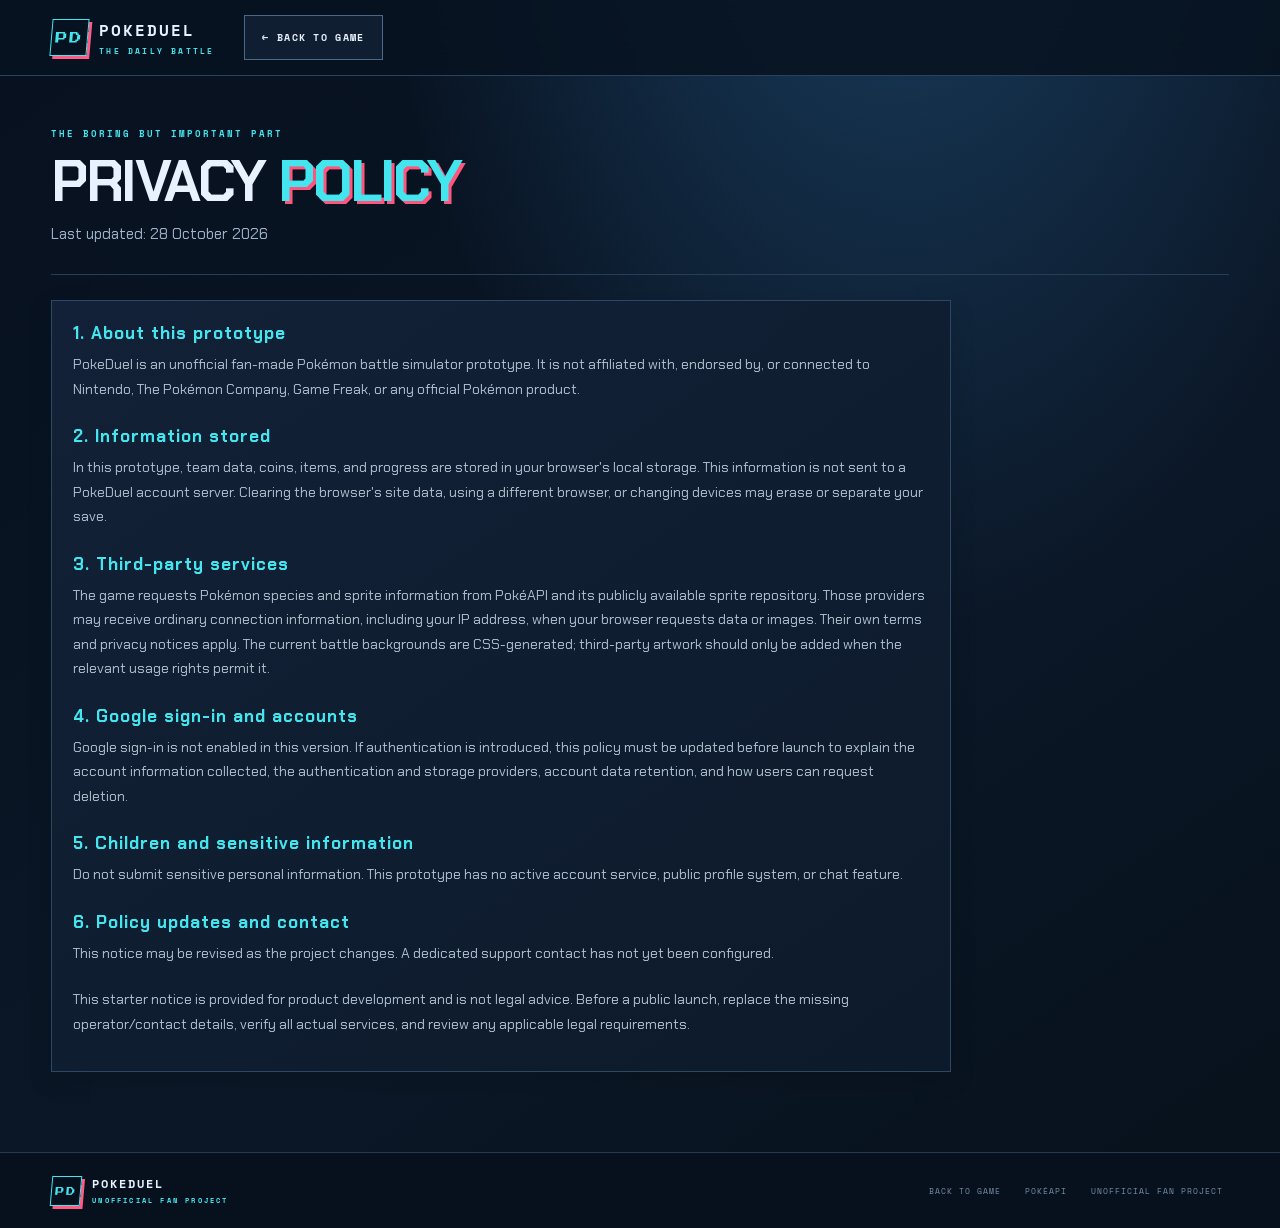
==== privacy.html @ 3103ae04 "Add standalone privacy policy page" ====
<!doctype html>
<html lang="en">
<head>
<meta charset="utf-8"><meta name="viewport" content="width=device-width,initial-scale=1">
<meta name="theme-color" content="#0b1525">
<title>Privacy Policy — PokeDuel</title>
<meta name="description" content="How the PokeDuel prototype handles local save data and third-party game assets.">
<link rel="stylesheet" href="styles.css">
</head>
<body>
<header class="topbar"><a class="brand" href="/"><span class="brand-mark">PD</span><span>POKEDUEL<small>THE DAILY BATTLE</small></span></a><a class="btn ghost" href="/">← BACK TO GAME</a></header>
<main>
<div class="page-title"><div class="eyebrow">THE BORING BUT IMPORTANT PART</div><h1>PRIVACY <em>POLICY</em></h1><p>Last updated: 28 October 2026</p></div>
<article class="panel legal-copy">
<h2>1. About this prototype</h2><p>PokeDuel is an unofficial fan-made Pokémon battle simulator prototype. It is not affiliated with, endorsed by, or connected to Nintendo, The Pokémon Company, Game Freak, or any official Pokémon product.</p>
<h2>2. Information stored</h2><p>In this prototype, team data, coins, items, and progress are stored in your browser's local storage. This information is not sent to a PokeDuel account server. Clearing the browser's site data, using a different browser, or changing devices may erase or separate your save.</p>
<h2>3. Third-party services</h2><p>The game requests Pokémon species and sprite information from PokéAPI and its publicly available sprite repository. Those providers may receive ordinary connection information, including your IP address, when your browser requests data or images. Their own terms and privacy notices apply. The current battle backgrounds are CSS-generated; third-party artwork should only be added when the relevant usage rights permit it.</p>
<h2>4. Google sign-in and accounts</h2><p>Google sign-in is not enabled in this version. If authentication is introduced, this policy must be updated before launch to explain the account information collected, the authentication and storage providers, account data retention, and how users can request deletion.</p>
<h2>5. Children and sensitive information</h2><p>Do not submit sensitive personal information. This prototype has no active account service, public profile system, or chat feature.</p>
<h2>6. Policy updates and contact</h2><p>This notice may be revised as the project changes. A dedicated support contact has not yet been configured.</p>
<p class="fine-print">This starter notice is provided for product development and is not legal advice. Before a public launch, replace the missing operator/contact details, verify all actual services, and review any applicable legal requirements.</p>
</article>
</main>
<footer><a class="brand mini-brand" href="/"><span class="brand-mark">PD</span><span>POKEDUEL<small>UNOFFICIAL FAN PROJECT</small></span></a><div class="footer-links"><a href="/">BACK TO GAME</a><a href="https://pokeapi.co/" target="_blank" rel="noreferrer">POKÉAPI</a><span>UNOFFICIAL FAN PROJECT</span></div></footer>
</body></html>
---- styles.css ----
@import url('https://fonts.googleapis.com/css2?family=Press+Start+2P&family=Space+Mono:wght@400;700&family=Chakra+Petch:wght@400;500;600;700&display=swap');
:root{--bg:#08111f;--panel:#101e32;--panel2:#14243b;--line:#2d4864;--text:#e7f1ff;--muted:#8ca3bb;--cyan:#43e5ef;--pink:#ff5a83;--gold:#ffd56b;--green:#75e6a5;--shadow:0 16px 50px #0006}
*{box-sizing:border-box}html{scroll-behavior:smooth}body{margin:0;min-height:100vh;background:var(--bg);color:var(--text);font-family:'Chakra Petch',sans-serif;font-size:15px;line-height:1.45;background-image:radial-gradient(ellipse at 70% -20%,#1b4265 0,transparent 42%),linear-gradient(145deg,#07111f,#0b1727 60%,#07111b)}
button,input{font:inherit}button{cursor:pointer}button:focus-visible,a:focus-visible,input:focus-visible{outline:2px solid var(--cyan);outline-offset:3px}a{color:inherit;text-decoration:none}.scanlines{pointer-events:none;position:fixed;inset:0;z-index:8;opacity:.06;background:repeating-linear-gradient(0deg,transparent 0 3px,#cceeff 4px,#cceeff 5px);mix-blend-mode:screen}
.topbar{height:76px;display:flex;align-items:center;gap:30px;padding:0 clamp(18px,4vw,64px);border-bottom:1px solid #28435b;background:#081321de;backdrop-filter:blur(16px);position:sticky;top:0;z-index:20}
.brand{display:flex;align-items:center;gap:11px;font:700 16px 'Space Mono',monospace;letter-spacing:2px;white-space:nowrap}.brand small{display:block;color:var(--cyan);font-size:8px;letter-spacing:2.2px;margin-top:3px}.brand-mark{display:grid;place-items:center;width:37px;height:37px;border:1px solid var(--cyan);color:var(--cyan);font:12px 'Press Start 2P';box-shadow:3px 3px 0 var(--pink);transform:skew(-5deg)}
.topbar nav{display:flex;align-items:center;gap:5px;margin:auto}.navlink,.footer-links button,.footer-links a{border:0;background:transparent;color:#9bb0c5;padding:12px 13px;font:700 10px 'Space Mono',monospace;letter-spacing:1.4px}.navlink:hover,.navlink.active{color:var(--cyan);background:#14304a}.navlink.active{box-shadow:inset 0 -2px var(--cyan)}.wallet{display:flex;align-items:center;gap:17px;font:700 13px 'Space Mono';white-space:nowrap}.wallet span{color:var(--gold)}.profile{border:1px solid var(--line);background:var(--panel);color:var(--cyan);width:37px;height:37px;font-size:20px}
main{max-width:1350px;margin:0 auto;padding:30px clamp(18px,4vw,58px) 80px;min-height:calc(100vh - 155px)}.page{display:none;animation:fadein .25s ease}.page.active{display:block}@keyframes fadein{from{opacity:.4;transform:translateY(5px)}to{opacity:1;transform:none}}
.hero{min-height:420px;display:grid;grid-template-columns:1.08fr .92fr;gap:20px;position:relative;overflow:hidden;border:1px solid var(--line);background:linear-gradient(112deg,#101f33ef,#102840bd 58%,#18324c8c);box-shadow:var(--shadow)}.hero-copy{padding:clamp(26px,4.5vw,62px);position:relative;z-index:2;align-self:center}.eyebrow{font:700 9px 'Space Mono',monospace;color:var(--cyan);letter-spacing:2px;display:flex;align-items:center;gap:9px}.eyebrow i{display:inline-block;width:7px;height:7px;background:var(--pink);box-shadow:0 0 12px #ff5a83;border-radius:50%}.hero .eyebrow span{color:#849eb8;font-size:9px;margin-left:3px}h1,h2,h3,p{margin-top:0}h1{font:700 clamp(34px,5.3vw,70px)/.99 'Chakra Petch',sans-serif;letter-spacing:-2.5px;margin:23px 0 18px}h1 em{font-style:normal;color:var(--cyan);text-shadow:3px 3px 0 #ff557c}h2{font:700 22px 'Chakra Petch';letter-spacing:1px;margin:9px 0 0}h3{font:700 19px 'Chakra Petch';letter-spacing:1.2px;margin:9px 0}.hero-copy>p,.page-title>p{color:#9eb3c9;max-width:480px;font-size:15px}.hero-actions{display:flex;flex-wrap:wrap;gap:11px;margin:28px 0 34px}.btn{border:1px solid var(--cyan);color:#061320;background:var(--cyan);font:700 10px 'Space Mono',monospace;letter-spacing:1.3px;padding:14px 17px;transition:transform .15s,box-shadow .15s,background .15s}.btn:hover{transform:translateY(-2px);box-shadow:4px 4px 0 #ff597c}.btn.primary span{margin-left:16px}.btn.ghost{color:var(--text);background:#101e32;border-color:#4b6986}.btn.ghost:hover{border-color:var(--cyan)}.btn.small{padding:10px 12px;font-size:9px}.btn.full{width:100%}.btn.danger{background:#401d31;border-color:var(--pink);color:#ffdce5}.hero-stats{display:flex;gap:clamp(20px,3vw,38px)}.hero-stats>div{display:flex;flex-direction:column;gap:6px}.hero-stats b{font:700 19px 'Space Mono';color:var(--text)}.hero-stats small{font:8px 'Space Mono';color:#859cb5;letter-spacing:1px}
.hero-art{position:relative;min-height:390px;overflow:hidden;background:linear-gradient(160deg,#74cde1 0%,#b6e8ed 36%,#1b6380 36.4%,#0c2944 37%,#08111e 100%);image-rendering:pixelated}.hero-art:before{content:"";position:absolute;inset:0;background:repeating-linear-gradient(0deg,transparent 0 4px,#e3fbff18 5px),linear-gradient(90deg,#0c192500,#05111a60)}.sun-disc{position:absolute;width:180px;height:180px;border-radius:50%;background:#ffd993;top:12%;right:19%;box-shadow:0 0 80px #ffd99377}.hero-art img{position:absolute;width:min(82%,390px);height:90%;object-fit:contain;object-position:center bottom;bottom:-4%;right:9%;filter:drop-shadow(0 14px 3px #06101b80);image-rendering:pixelated;animation:float 4s ease-in-out infinite}.orbit{position:absolute;width:400px;height:145px;border:1px solid #d7f7ff75;border-radius:50%;top:45%;left:50%;transform:translate(-50%,-50%) rotate(-26deg)}.orbit2{width:330px;height:100px;transform:translate(-50%,-50%) rotate(32deg)}.art-label,.art-corner{position:absolute;z-index:2;bottom:20px;left:23px;font:9px 'Space Mono';letter-spacing:2px;color:#d2faff}.art-corner{left:auto;right:20px;color:#72d7e6}@keyframes float{0%,100%{transform:translateY(0)}50%{transform:translateY(-8px)}}
.section-heading{display:flex;justify-content:space-between;align-items:end;margin:42px 0 16px}.section-heading h2{font-size:25px;letter-spacing:1.5px}.muted{color:var(--muted);font:9px 'Space Mono';letter-spacing:1px}.battle-grid{display:grid;grid-template-columns:repeat(3,minmax(0,1fr));gap:14px}.battle-card,.panel,.shop-card{border:1px solid var(--line);background:linear-gradient(145deg,#122137,#0d1a2b);box-shadow:0 8px 25px #0002}.battle-card{padding:19px;position:relative;overflow:hidden;min-width:0}.battle-card:after{content:"";position:absolute;right:-35px;top:35px;width:120px;height:120px;border:1px solid #4be8f02b;transform:rotate(45deg)}.battle-card.easy{border-top:2px solid var(--green)}.battle-card.medium{border-top:2px solid var(--gold)}.battle-card.hard{border-top:2px solid var(--pink)}.card-top,.card-bottom,.panel-head,.shop-buy{display:flex;justify-content:space-between;align-items:center;gap:10px}.difficulty{font:9px 'Space Mono';letter-spacing:1px;color:#b4c7d9}.status{font:8px 'Space Mono';color:var(--green);letter-spacing:1px}.status.done{color:var(--cyan)}.arena-sigil{color:#2c4a64;font:52px 'Press Start 2P';margin:19px 0 10px}.battle-card h3{font-size:22px}.battle-card p,.shop-card p,.practice-panel p{font-size:13px;line-height:1.5;color:#91a8bf;min-height:42px}.card-bottom{border-top:1px solid #263b52;margin-top:18px;padding-top:14px;align-items:end}.card-bottom>span{display:flex;flex-direction:column;gap:5px;font:8px 'Space Mono';color:#7f98b0}.card-bottom b{color:#e7f1ff;font-size:9px}.lower-grid{display:grid;grid-template-columns:1.35fr 1fr;gap:14px;margin-top:16px}.panel{padding:21px}.panel-head{font:700 10px 'Space Mono';letter-spacing:1.3px;padding-bottom:14px;border-bottom:1px solid #263d55}.journey-row{display:flex;gap:17px;align-items:center;padding-top:18px}.journey-row>img{width:76px;height:76px;object-fit:contain;background:#1c3048;border:1px solid #34516a;image-rendering:pixelated}.journey-row>div{flex:1;min-width:100px}.journey-row h3{margin:0 0 2px}.journey-row p{margin:0;color:var(--muted);font-size:12px}.xp-track,.xp-mini{height:5px;background:#253c52;margin-top:10px;overflow:hidden}.xp-track i,.xp-mini i{display:block;height:100%;width:0;background:var(--cyan);transition:width .3s}.text-btn{border:0;background:transparent;color:var(--cyan);font:700 9px 'Space Mono';letter-spacing:1px;padding:7px}.text-btn:hover{color:white}.pill{font:8px 'Space Mono';letter-spacing:1px;color:var(--green);border:1px solid #3b956c;padding:4px 7px}.practice-panel h3{margin-top:16px}.practice-panel p{min-height:unset;margin-bottom:18px}
.page-title{padding:21px 0 28px;border-bottom:1px solid #263e56;margin-bottom:25px}.page-title h1{font-size:clamp(37px,5vw,57px);margin:14px 0}.page-title>p{margin-bottom:0}.starter-prompt{margin-bottom:18px}.starter-prompt h2{margin-top:12px}.starter-prompt>p{color:var(--muted)}.starter-grid{display:grid;grid-template-columns:repeat(3,minmax(0,1fr));gap:12px;margin-top:20px}.starter-card{background:#13253a;border:1px solid #2d4b64;padding:14px;text-align:center;transition:.15s}.starter-card:hover{border-color:var(--cyan);transform:translateY(-3px)}.starter-card img{width:100%;height:130px;object-fit:contain;image-rendering:pixelated}.starter-card h3{font-size:17px}.starter-card span{font:8px 'Space Mono';color:var(--muted)}.starter-card button{display:block;margin:12px auto 0}.roster-grid{display:grid;grid-template-columns:repeat(3,minmax(0,1fr));gap:12px;margin-top:18px}.pokemon-card{background:#13253a;border:1px solid #2b4560;position:relative;padding:14px;min-width:0}.pokemon-card img{width:100%;height:120px;object-fit:contain;image-rendering:pixelated}.pokemon-card h3{font-size:17px;margin:8px 0 0;text-transform:capitalize}.pokemon-card p{font:9px 'Space Mono';color:var(--muted);margin:3px 0 8px}.types{display:flex;flex-wrap:wrap;gap:5px}.type{display:inline-block;padding:3px 7px;color:#081321;background:#92bad6;font:8px 'Space Mono';text-transform:uppercase;letter-spacing:.3px}.type.fire{background:#ff9375}.type.water{background:#7fb5ff}.type.grass{background:#83dca0}.type.electric{background:#ffdb72}.type.psychic{background:#fa91d2}.type.ice{background:#9be9ed}.type.fighting{background:#e7a38e}.type.poison{background:#c6a1fa}.type.ground{background:#d9bd8d}.type.flying{background:#c3c6f7}.type.bug{background:#c7dd83}.type.rock{background:#c2b6a0}.type.ghost{background:#b6a0e8}.type.dragon{background:#9ca7ff}.type.dark{background:#a5a0a0}.type.steel{background:#c7d4e2}.type.fairy{background:#fab6d6}.type.normal{background:#c6c9cf}.mini-bar{height:4px;background:#293f56;margin-top:12px}.mini-bar i{display:block;height:100%;background:var(--green)}.pokemon-card .card-actions{display:flex;gap:6px;margin-top:12px}.pokemon-card .btn{flex:1;padding:8px 6px;font-size:8px}.roster-note{font-size:11px;color:var(--muted);padding-top:14px}
.shop-tabs{display:flex;border-bottom:1px solid var(--line);margin-bottom:18px}.tab{padding:12px 19px;background:transparent;color:var(--muted);border:0;border-bottom:2px solid transparent;font:9px 'Space Mono';letter-spacing:1.4px}.tab.active{color:var(--cyan);border-color:var(--cyan)}.shop-grid{display:grid;grid-template-columns:repeat(3,minmax(0,1fr));gap:14px}.shop-card{padding:19px;position:relative;min-width:0}.item-art,.pack-art{height:115px;display:grid;place-items:center;background:radial-gradient(circle,#1e3c56,#101f32 69%);color:var(--cyan);font:52px 'Press Start 2P';margin-bottom:18px;text-shadow:3px 3px #ff5a83}.shop-card .eyebrow{font-size:8px}.shop-card h3{font-size:20px}.shop-card p{min-height:57px}.shop-buy{border-top:1px solid #2d4359;padding-top:14px;margin-top:17px}.shop-buy b{color:var(--gold);font:12px 'Space Mono'}.pack-ribbon{position:absolute;top:13px;right:12px;font:8px 'Space Mono';background:var(--green);color:#061520;padding:5px 7px}.pack-ribbon.blue{background:var(--cyan)}.pack-ribbon.gold{background:var(--gold)}.pack-art{color:var(--pink)}.fine-print{font-size:10px;color:#728ba4;line-height:1.6;margin-top:22px}.hidden{display:none!important}
.dex-search{display:flex;gap:9px;margin-bottom:22px}.dex-search input{flex:1;min-width:0;background:#0c1a2b;border:1px solid #38536c;color:var(--text);padding:13px 15px}.dex-grid{display:grid;grid-template-columns:repeat(5,minmax(0,1fr));gap:11px}.dex-card{border:1px solid #283f58;background:#102137;padding:12px;min-width:0;cursor:pointer;transition:.15s}.dex-card:hover{border-color:var(--cyan);transform:translateY(-2px)}.dex-card img{width:100%;height:100px;object-fit:contain;image-rendering:pixelated}.dex-card small{font:8px 'Space Mono';color:var(--cyan)}.dex-card h3{font-size:13px;text-transform:capitalize;overflow-wrap:anywhere;margin:6px 0 0}.load-more{text-align:center;margin:24px}
.battle-screen{max-width:1050px;margin:0 auto;border:1px solid #41627e;background:#0b1423;box-shadow:var(--shadow)}.battle-top{height:50px;display:flex;align-items:center;justify-content:space-between;padding:0 16px;border-bottom:1px solid #2a4159;background:#111f31}.battlefield{height:410px;position:relative;overflow:hidden;background:linear-gradient(#95d8e8 0%,#d0eef2 44%,#a9ceae 44.5%,#e0e1b4 45%,#a5c88a 64%,#558260 65%,#1d4a47 100%);image-rendering:pixelated;transition:filter .2s}.battle-bg-grid{position:absolute;inset:0;background:repeating-linear-gradient(0deg,transparent 0 4px,#183a4517 5px),linear-gradient(90deg,#c4e5eb66,transparent 40%,#243e4c22)}.battlefield:before{content:"";position:absolute;right:-4%;top:36%;width:52%;height:21%;background:#74b6a1;clip-path:polygon(0 100%,23% 35%,45% 70%,62% 5%,78% 53%,100% 20%,100% 100%);opacity:.75}.terrain{position:absolute;bottom:-15%;left:-5%;right:-5%;height:58%;background:radial-gradient(ellipse at 25% 8%,#a3d18b 0 25%,transparent 25.5%),radial-gradient(ellipse at 80% 20%,#a7ce8b 0 28%,transparent 28.5%),linear-gradient(180deg,#5d966c,#235958 77%,#122f38);clip-path:ellipse(69% 47% at 50% 53%);border-top:5px solid #8cc481}.terrain:after{content:"";position:absolute;left:0;right:0;top:18%;height:4px;background:#d9eb9b88}.status-box{position:absolute;z-index:3;background:#f4f0d6;border:3px solid #2d4c49;color:#192d36;padding:9px 12px;width:min(42%,320px);box-shadow:4px 4px #173a3780;font-family:'Space Mono',monospace}.enemy-status{left:4%;top:7%}.player-status{right:4%;bottom:6%}.status-name{display:flex;justify-content:space-between;gap:6px;font-size:clamp(9px,1.3vw,12px);font-weight:700;text-transform:uppercase}.status-name span{font-size:10px;white-space:nowrap}.hpbar{height:8px;background:#8a9387;border:1px solid #526b5d;margin-top:7px;padding:1px}.hpbar i{display:block;width:100%;height:100%;background:#5bc77b;transition:width .32s,background .32s}.status-box small{font-size:9px;display:block;text-align:right;margin-top:5px}.xp-mini{height:3px;background:#9dada0;margin-top:5px}.xp-mini i{background:#458ae9}.battle-sprite{position:absolute;z-index:2;object-fit:contain;image-rendering:pixelated;filter:drop-shadow(3px 5px 0 #142e2a55)}.enemy-sprite{height:58%;max-width:40%;top:14%;right:17%;}.player-sprite{height:65%;max-width:45%;bottom:0;left:12%;}.battle-sprite.hit{animation:hit .23s steps(2,end) 2}.battle-sprite.attack{animation:attack .27s ease-in-out}.battle-sprite.faint{animation:faint .7s forwards}.battle-flash{position:absolute;z-index:6;inset:0;pointer-events:none;opacity:0;background:#fff}.battle-flash.active{animation:flash .28s}.battlefield.shake{animation:shake .22s}.battle-log{min-height:60px;padding:18px 19px;color:#e1ebed;font:11px 'Space Mono';line-height:1.7;background:#0e1a2b;border-bottom:1px solid #2d455e}.battle-controls{display:grid;grid-template-columns:repeat(3,minmax(0,1fr));gap:8px;padding:12px}.move-btn{display:grid;grid-template-columns:24px 1fr;grid-template-rows:auto auto;align-items:center;text-align:left;gap:3px 8px;padding:10px;background:#152a40;color:var(--text);border:1px solid #3d5b72;min-width:0}.move-btn:hover:not(:disabled){border-color:var(--cyan);background:#1c3a51}.move-btn:disabled{opacity:.45;cursor:default}.move-btn>span{grid-row:span 2;color:var(--cyan);font:9px 'Space Mono'}.move-btn b{font:700 10px 'Space Mono';text-transform:uppercase;overflow:hidden;text-overflow:ellipsis}.move-btn small{font:8px 'Space Mono';color:var(--muted);text-transform:uppercase}.move-btn:nth-child(2){border-color:#dcae5a}.move-btn:nth-child(3){border-color:#cf7c94}.bag-btn,.switch-btn{border-color:#39506a}.profile-panel{display:flex;align-items:center;gap:20px;margin-bottom:18px}.profile-emblem{width:78px;height:78px;display:grid;place-items:center;border:1px solid var(--cyan);color:var(--cyan);font:15px 'Press Start 2P';box-shadow:4px 4px 0 var(--pink);flex-shrink:0}.profile-panel h2{margin:0 0 7px}.profile-panel p{margin:0 0 5px;color:#9bb1c6}.setting-row{display:flex;justify-content:space-between;align-items:center;padding:14px 0;border-bottom:1px solid #293f55;color:#b9c9d7}.setting-row input{accent-color:var(--cyan);width:17px;height:17px}.legal-copy{max-width:900px}.legal-copy h2{font-size:17px;color:var(--cyan);margin:24px 0 8px}.legal-copy h2:first-child{margin-top:0}.legal-copy p{color:#b0c1d0;line-height:1.75;font-size:14px}
footer{display:flex;justify-content:space-between;align-items:center;gap:20px;padding:22px clamp(18px,4vw,64px);border-top:1px solid #243a50;background:#07111e}.mini-brand{font-size:12px}.mini-brand .brand-mark{width:30px;height:30px;font-size:9px}.mini-brand small{font-size:7px}.footer-links{display:flex;align-items:center;gap:12px;flex-wrap:wrap}.footer-links button,.footer-links a,.footer-links span{font:8px 'Space Mono';color:#7890a7;letter-spacing:1px;padding:6px}.footer-links button:hover,.footer-links a:hover{color:var(--cyan)}
.modal-backdrop{position:fixed;z-index:50;inset:0;display:grid;place-items:center;padding:18px;background:#020711c9;backdrop-filter:blur(7px)}.modal{width:min(570px,100%);max-height:85vh;overflow:auto;position:relative;box-shadow:0 28px 90px #000a}.modal-close{position:absolute;right:13px;top:10px;border:0;background:transparent;color:var(--muted);font-size:27px}.modal h2{margin:8px 30px 15px 0}.modal p{color:#9db2c4;line-height:1.6}.modal-pokemon{display:flex;align-items:center;gap:20px}.modal-pokemon img{width:125px;height:125px;object-fit:contain;image-rendering:pixelated}.modal-buttons{display:flex;gap:8px;flex-wrap:wrap;margin-top:20px}.odds-list{display:grid;gap:10px;margin:18px 0}.odds-row{display:flex;justify-content:space-between;gap:14px;padding-bottom:8px;border-bottom:1px solid #2b4055;font-size:12px}.odds-row b{color:var(--gold);font-family:'Space Mono'}.form-row{display:grid;gap:6px;margin:12px 0}.form-row label{font:9px 'Space Mono';color:var(--cyan)}.form-row input,.form-row select{background:#091625;border:1px solid #36516a;color:var(--text);padding:11px}.empty-state{text-align:center;padding:32px;color:var(--muted);border:1px dashed #30485e}.toast{position:fixed}.unused{display:none}#toast{position:fixed;z-index:70;bottom:22px;left:50%;transform:translate(-50%,20px);opacity:0;pointer-events:none;padding:12px 17px;background:#14283d;border:1px solid var(--cyan);color:var(--text);font:10px 'Space Mono';box-shadow:4px 4px 0 #ff5a83;transition:.2s;max-width:90vw;text-align:center}#toast.show{opacity:1;transform:translate(-50%,0)}
@keyframes hit{0%,100%{transform:translateX(0);opacity:1}25%,75%{transform:translateX(-8px);opacity:.35}50%{transform:translateX(8px);opacity:1}}@keyframes attack{0%,100%{transform:translate(0,0)}45%{transform:translate(38px,-8px)}65%{transform:translate(15px,0)}}@keyframes faint{to{transform:translateY(35px);opacity:0;filter:grayscale(1)}}@keyframes flash{0%,100%{opacity:0}30%{opacity:.55}}@keyframes shake{0%,100%{transform:translateX(0)}30%{transform:translateX(-5px)}60%{transform:translateX(5px)}}body.reduced-effects .scanlines{display:none}body.reduced-effects .hero-art img{animation:none}body.reduced-effects *{scroll-behavior:auto!important;transition:none!important;animation:none!important}
@media(max-width:920px){.topbar{gap:15px}.brand{font-size:13px}.topbar nav{gap:0}.navlink{padding:11px 8px;font-size:8px}.hero{grid-template-columns:1fr .8fr}.hero-copy{padding:28px}.hero-art{min-height:365px}.battle-grid{gap:9px}.battle-card{padding:14px}.card-bottom{align-items:start;flex-direction:column}.dex-grid{grid-template-columns:repeat(4,minmax(0,1fr))}}
@media(max-width:700px){.topbar{height:auto;min-height:65px;padding:12px 15px;flex-wrap:wrap;gap:12px}.topbar nav{order:3;width:100%;overflow-x:auto;justify-content:flex-start}.navlink{white-space:nowrap}.wallet{margin-left:auto}.hero{grid-template-columns:1fr}.hero-copy{padding:28px 24px 13px}.hero-art{min-height:275px;grid-row:1}.hero-art img{width:65%;height:100%;right:12%}.sun-disc{width:120px;height:120px}.orbit{width:300px;height:115px}.hero-stats{gap:20px}.hero-stats b{font-size:16px}.hero-stats small{font-size:7px}.battle-grid,.lower-grid,.shop-grid{grid-template-columns:1fr}.battle-card{padding:18px}.card-bottom{flex-direction:row;align-items:end}.battle-card p{min-height:unset}.lower-grid{gap:12px}.starter-grid{grid-template-columns:1fr}.starter-card{display:grid;grid-template-columns:95px 1fr;grid-template-rows:auto auto;align-items:center;text-align:left;gap:0 12px}.starter-card img{grid-row:span 2;width:95px;height:90px}.starter-card h3{margin:0}.starter-card button{margin:8px 0 0}.roster-grid{grid-template-columns:repeat(2,minmax(0,1fr))}.dex-grid{grid-template-columns:repeat(3,minmax(0,1fr))}.battlefield{height:350px}.status-box{width:49%;padding:7px}.enemy-status{left:2%;top:4%}.player-status{right:2%;bottom:3%}.enemy-sprite{height:48%;right:7%;top:20%}.player-sprite{height:53%;left:3%;bottom:1%}.battle-controls{grid-template-columns:repeat(2,minmax(0,1fr))}.move-btn{padding:11px}.battle-log{font-size:10px}.profile-panel{align-items:flex-start}.footer-links{gap:4px}.footer-links span{display:none}footer{align-items:flex-start;flex-direction:column}.page-title{padding-top:8px}}
@media(max-width:400px){main{padding-left:12px;padding-right:12px}.hero-stats{gap:12px}.hero-stats b{font-size:13px}.hero-stats small{font-size:6px}.dex-grid{grid-template-columns:repeat(2,minmax(0,1fr))}.roster-grid{grid-template-columns:1fr 1fr}.pokemon-card{padding:9px}.pokemon-card img{height:95px}.battlefield{height:320px}.hero-copy h1{font-size:38px}}

.battlefield.theme-fire{background:linear-gradient(#ffb58f 0%,#ffdfae 39%,#d5a16f 39.5%,#bd754e 49%,#6c4846 65%,#26313c 100%)}
.battlefield.theme-fire:before{background:#c9836d;opacity:.85}
.battlefield.theme-water{background:linear-gradient(#91dce7 0%,#d2f0e8 38%,#6aa6a8 38.5%,#b8d7a3 43%,#4b9ea4 64%,#174e65 100%)}
.battlefield.theme-water:before{background:#7dc3c3;opacity:.8}
.battlefield.theme-night{background:linear-gradient(#152c51 0%,#273f6c 37%,#596d83 37.5%,#637b67 43%,#374b4d 65%,#111f30 100%)}
.battlefield.theme-night:after{content:"";position:absolute;top:7%;right:9%;width:43px;height:43px;border-radius:50%;background:#e0f3f9;box-shadow:0 0 22px #b9f7ff75;z-index:1}
.battlefield.theme-night:before{background:#7b91aa;opacity:.55}
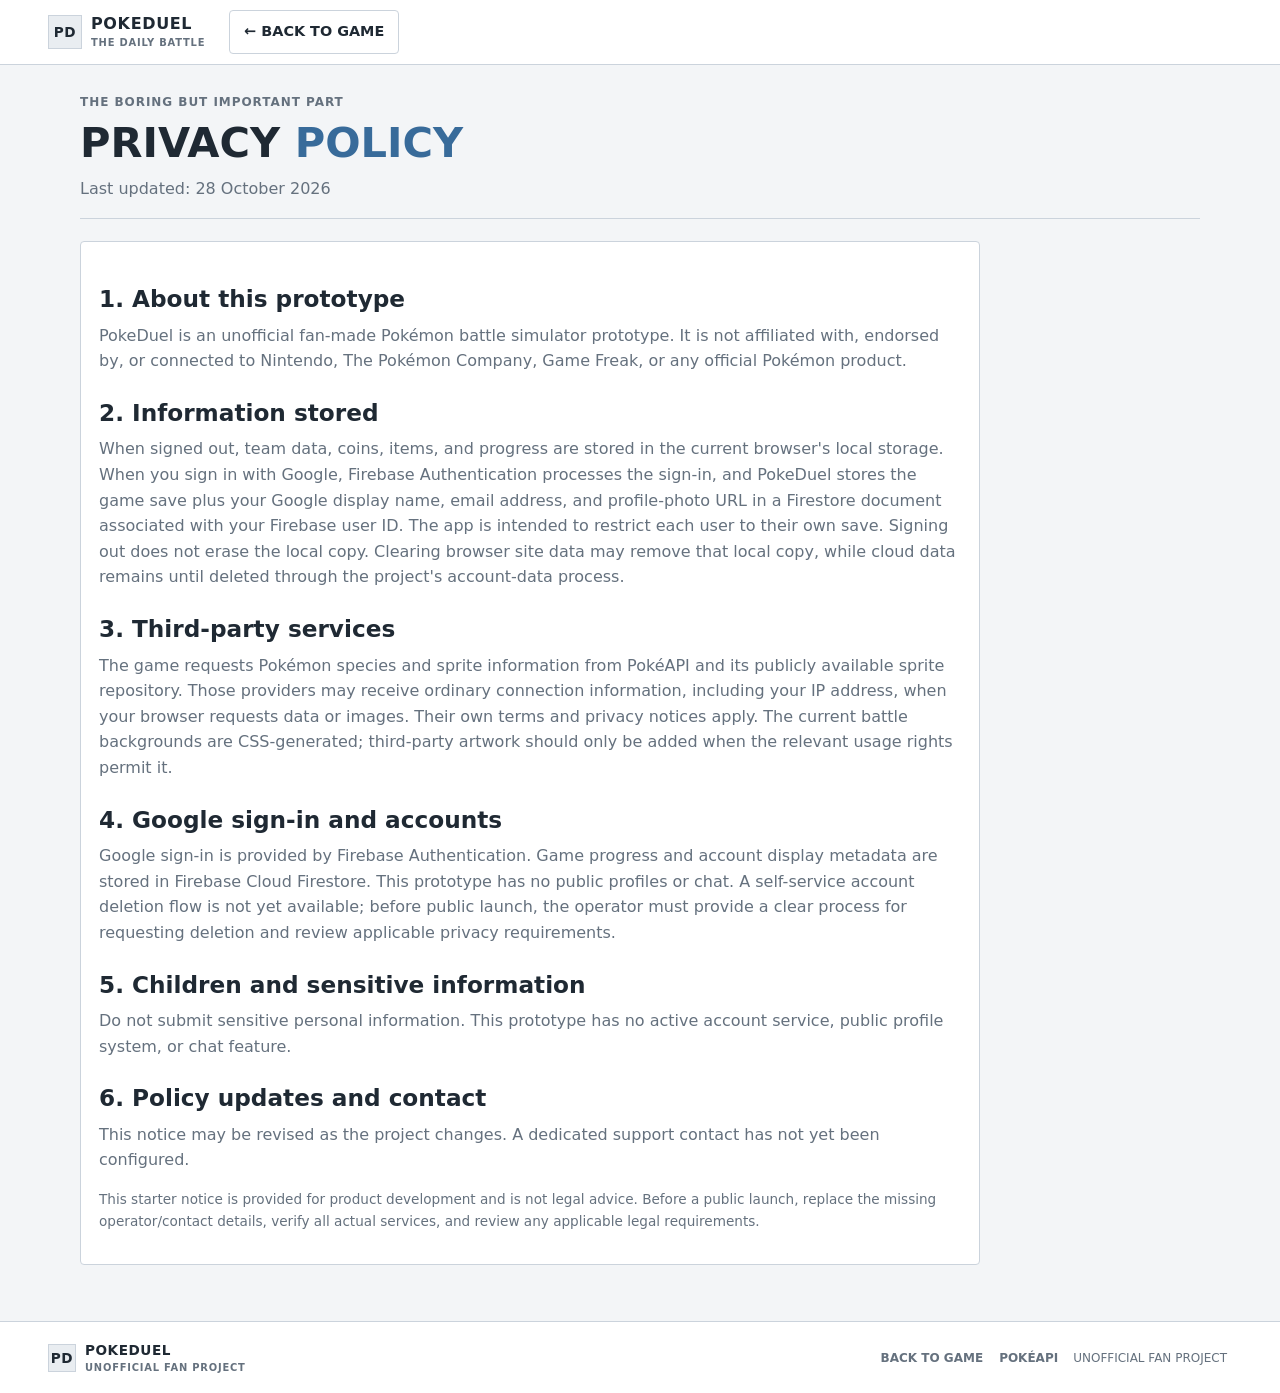
==== commit 08cba507: "Update privacy notice for Firebase accounts" ====
--- a/privacy.html
+++ b/privacy.html
@@ -13,9 +13,9 @@
 <div class="page-title"><div class="eyebrow">THE BORING BUT IMPORTANT PART</div><h1>PRIVACY <em>POLICY</em></h1><p>Last updated: 28 October 2026</p></div>
 <article class="panel legal-copy">
 <h2>1. About this prototype</h2><p>PokeDuel is an unofficial fan-made Pokémon battle simulator prototype. It is not affiliated with, endorsed by, or connected to Nintendo, The Pokémon Company, Game Freak, or any official Pokémon product.</p>
-<h2>2. Information stored</h2><p>In this prototype, team data, coins, items, and progress are stored in your browser's local storage. This information is not sent to a PokeDuel account server. Clearing the browser's site data, using a different browser, or changing devices may erase or separate your save.</p>
+<h2>2. Information stored</h2><p>When signed out, team data, coins, items, and progress are stored in the current browser's local storage. When you sign in with Google, Firebase Authentication processes the sign-in, and PokeDuel stores the game save plus your Google display name, email address, and profile-photo URL in a Firestore document associated with your Firebase user ID. The app is intended to restrict each user to their own save. Signing out does not erase the local copy. Clearing browser site data may remove that local copy, while cloud data remains until deleted through the project's account-data process.</p>
 <h2>3. Third-party services</h2><p>The game requests Pokémon species and sprite information from PokéAPI and its publicly available sprite repository. Those providers may receive ordinary connection information, including your IP address, when your browser requests data or images. Their own terms and privacy notices apply. The current battle backgrounds are CSS-generated; third-party artwork should only be added when the relevant usage rights permit it.</p>
-<h2>4. Google sign-in and accounts</h2><p>Google sign-in is not enabled in this version. If authentication is introduced, this policy must be updated before launch to explain the account information collected, the authentication and storage providers, account data retention, and how users can request deletion.</p>
+<h2>4. Google sign-in and accounts</h2><p>Google sign-in is provided by Firebase Authentication. Game progress and account display metadata are stored in Firebase Cloud Firestore. This prototype has no public profiles or chat. A self-service account deletion flow is not yet available; before public launch, the operator must provide a clear process for requesting deletion and review applicable privacy requirements.</p>
 <h2>5. Children and sensitive information</h2><p>Do not submit sensitive personal information. This prototype has no active account service, public profile system, or chat feature.</p>
 <h2>6. Policy updates and contact</h2><p>This notice may be revised as the project changes. A dedicated support contact has not yet been configured.</p>
 <p class="fine-print">This starter notice is provided for product development and is not legal advice. Before a public launch, replace the missing operator/contact details, verify all actual services, and review any applicable legal requirements.</p>
--- a/styles.css
+++ b/styles.css
@@ -1,29 +1,280 @@
-@import url('https://fonts.googleapis.com/css2?family=Press+Start+2P&family=Space+Mono:wght@400;700&family=Chakra+Petch:wght@400;500;600;700&display=swap');
-:root{--bg:#08111f;--panel:#101e32;--panel2:#14243b;--line:#2d4864;--text:#e7f1ff;--muted:#8ca3bb;--cyan:#43e5ef;--pink:#ff5a83;--gold:#ffd56b;--green:#75e6a5;--shadow:0 16px 50px #0006}
-*{box-sizing:border-box}html{scroll-behavior:smooth}body{margin:0;min-height:100vh;background:var(--bg);color:var(--text);font-family:'Chakra Petch',sans-serif;font-size:15px;line-height:1.45;background-image:radial-gradient(ellipse at 70% -20%,#1b4265 0,transparent 42%),linear-gradient(145deg,#07111f,#0b1727 60%,#07111b)}
-button,input{font:inherit}button{cursor:pointer}button:focus-visible,a:focus-visible,input:focus-visible{outline:2px solid var(--cyan);outline-offset:3px}a{color:inherit;text-decoration:none}.scanlines{pointer-events:none;position:fixed;inset:0;z-index:8;opacity:.06;background:repeating-linear-gradient(0deg,transparent 0 3px,#cceeff 4px,#cceeff 5px);mix-blend-mode:screen}
-.topbar{height:76px;display:flex;align-items:center;gap:30px;padding:0 clamp(18px,4vw,64px);border-bottom:1px solid #28435b;background:#081321de;backdrop-filter:blur(16px);position:sticky;top:0;z-index:20}
-.brand{display:flex;align-items:center;gap:11px;font:700 16px 'Space Mono',monospace;letter-spacing:2px;white-space:nowrap}.brand small{display:block;color:var(--cyan);font-size:8px;letter-spacing:2.2px;margin-top:3px}.brand-mark{display:grid;place-items:center;width:37px;height:37px;border:1px solid var(--cyan);color:var(--cyan);font:12px 'Press Start 2P';box-shadow:3px 3px 0 var(--pink);transform:skew(-5deg)}
-.topbar nav{display:flex;align-items:center;gap:5px;margin:auto}.navlink,.footer-links button,.footer-links a{border:0;background:transparent;color:#9bb0c5;padding:12px 13px;font:700 10px 'Space Mono',monospace;letter-spacing:1.4px}.navlink:hover,.navlink.active{color:var(--cyan);background:#14304a}.navlink.active{box-shadow:inset 0 -2px var(--cyan)}.wallet{display:flex;align-items:center;gap:17px;font:700 13px 'Space Mono';white-space:nowrap}.wallet span{color:var(--gold)}.profile{border:1px solid var(--line);background:var(--panel);color:var(--cyan);width:37px;height:37px;font-size:20px}
-main{max-width:1350px;margin:0 auto;padding:30px clamp(18px,4vw,58px) 80px;min-height:calc(100vh - 155px)}.page{display:none;animation:fadein .25s ease}.page.active{display:block}@keyframes fadein{from{opacity:.4;transform:translateY(5px)}to{opacity:1;transform:none}}
-.hero{min-height:420px;display:grid;grid-template-columns:1.08fr .92fr;gap:20px;position:relative;overflow:hidden;border:1px solid var(--line);background:linear-gradient(112deg,#101f33ef,#102840bd 58%,#18324c8c);box-shadow:var(--shadow)}.hero-copy{padding:clamp(26px,4.5vw,62px);position:relative;z-index:2;align-self:center}.eyebrow{font:700 9px 'Space Mono',monospace;color:var(--cyan);letter-spacing:2px;display:flex;align-items:center;gap:9px}.eyebrow i{display:inline-block;width:7px;height:7px;background:var(--pink);box-shadow:0 0 12px #ff5a83;border-radius:50%}.hero .eyebrow span{color:#849eb8;font-size:9px;margin-left:3px}h1,h2,h3,p{margin-top:0}h1{font:700 clamp(34px,5.3vw,70px)/.99 'Chakra Petch',sans-serif;letter-spacing:-2.5px;margin:23px 0 18px}h1 em{font-style:normal;color:var(--cyan);text-shadow:3px 3px 0 #ff557c}h2{font:700 22px 'Chakra Petch';letter-spacing:1px;margin:9px 0 0}h3{font:700 19px 'Chakra Petch';letter-spacing:1.2px;margin:9px 0}.hero-copy>p,.page-title>p{color:#9eb3c9;max-width:480px;font-size:15px}.hero-actions{display:flex;flex-wrap:wrap;gap:11px;margin:28px 0 34px}.btn{border:1px solid var(--cyan);color:#061320;background:var(--cyan);font:700 10px 'Space Mono',monospace;letter-spacing:1.3px;padding:14px 17px;transition:transform .15s,box-shadow .15s,background .15s}.btn:hover{transform:translateY(-2px);box-shadow:4px 4px 0 #ff597c}.btn.primary span{margin-left:16px}.btn.ghost{color:var(--text);background:#101e32;border-color:#4b6986}.btn.ghost:hover{border-color:var(--cyan)}.btn.small{padding:10px 12px;font-size:9px}.btn.full{width:100%}.btn.danger{background:#401d31;border-color:var(--pink);color:#ffdce5}.hero-stats{display:flex;gap:clamp(20px,3vw,38px)}.hero-stats>div{display:flex;flex-direction:column;gap:6px}.hero-stats b{font:700 19px 'Space Mono';color:var(--text)}.hero-stats small{font:8px 'Space Mono';color:#859cb5;letter-spacing:1px}
-.hero-art{position:relative;min-height:390px;overflow:hidden;background:linear-gradient(160deg,#74cde1 0%,#b6e8ed 36%,#1b6380 36.4%,#0c2944 37%,#08111e 100%);image-rendering:pixelated}.hero-art:before{content:"";position:absolute;inset:0;background:repeating-linear-gradient(0deg,transparent 0 4px,#e3fbff18 5px),linear-gradient(90deg,#0c192500,#05111a60)}.sun-disc{position:absolute;width:180px;height:180px;border-radius:50%;background:#ffd993;top:12%;right:19%;box-shadow:0 0 80px #ffd99377}.hero-art img{position:absolute;width:min(82%,390px);height:90%;object-fit:contain;object-position:center bottom;bottom:-4%;right:9%;filter:drop-shadow(0 14px 3px #06101b80);image-rendering:pixelated;animation:float 4s ease-in-out infinite}.orbit{position:absolute;width:400px;height:145px;border:1px solid #d7f7ff75;border-radius:50%;top:45%;left:50%;transform:translate(-50%,-50%) rotate(-26deg)}.orbit2{width:330px;height:100px;transform:translate(-50%,-50%) rotate(32deg)}.art-label,.art-corner{position:absolute;z-index:2;bottom:20px;left:23px;font:9px 'Space Mono';letter-spacing:2px;color:#d2faff}.art-corner{left:auto;right:20px;color:#72d7e6}@keyframes float{0%,100%{transform:translateY(0)}50%{transform:translateY(-8px)}}
-.section-heading{display:flex;justify-content:space-between;align-items:end;margin:42px 0 16px}.section-heading h2{font-size:25px;letter-spacing:1.5px}.muted{color:var(--muted);font:9px 'Space Mono';letter-spacing:1px}.battle-grid{display:grid;grid-template-columns:repeat(3,minmax(0,1fr));gap:14px}.battle-card,.panel,.shop-card{border:1px solid var(--line);background:linear-gradient(145deg,#122137,#0d1a2b);box-shadow:0 8px 25px #0002}.battle-card{padding:19px;position:relative;overflow:hidden;min-width:0}.battle-card:after{content:"";position:absolute;right:-35px;top:35px;width:120px;height:120px;border:1px solid #4be8f02b;transform:rotate(45deg)}.battle-card.easy{border-top:2px solid var(--green)}.battle-card.medium{border-top:2px solid var(--gold)}.battle-card.hard{border-top:2px solid var(--pink)}.card-top,.card-bottom,.panel-head,.shop-buy{display:flex;justify-content:space-between;align-items:center;gap:10px}.difficulty{font:9px 'Space Mono';letter-spacing:1px;color:#b4c7d9}.status{font:8px 'Space Mono';color:var(--green);letter-spacing:1px}.status.done{color:var(--cyan)}.arena-sigil{color:#2c4a64;font:52px 'Press Start 2P';margin:19px 0 10px}.battle-card h3{font-size:22px}.battle-card p,.shop-card p,.practice-panel p{font-size:13px;line-height:1.5;color:#91a8bf;min-height:42px}.card-bottom{border-top:1px solid #263b52;margin-top:18px;padding-top:14px;align-items:end}.card-bottom>span{display:flex;flex-direction:column;gap:5px;font:8px 'Space Mono';color:#7f98b0}.card-bottom b{color:#e7f1ff;font-size:9px}.lower-grid{display:grid;grid-template-columns:1.35fr 1fr;gap:14px;margin-top:16px}.panel{padding:21px}.panel-head{font:700 10px 'Space Mono';letter-spacing:1.3px;padding-bottom:14px;border-bottom:1px solid #263d55}.journey-row{display:flex;gap:17px;align-items:center;padding-top:18px}.journey-row>img{width:76px;height:76px;object-fit:contain;background:#1c3048;border:1px solid #34516a;image-rendering:pixelated}.journey-row>div{flex:1;min-width:100px}.journey-row h3{margin:0 0 2px}.journey-row p{margin:0;color:var(--muted);font-size:12px}.xp-track,.xp-mini{height:5px;background:#253c52;margin-top:10px;overflow:hidden}.xp-track i,.xp-mini i{display:block;height:100%;width:0;background:var(--cyan);transition:width .3s}.text-btn{border:0;background:transparent;color:var(--cyan);font:700 9px 'Space Mono';letter-spacing:1px;padding:7px}.text-btn:hover{color:white}.pill{font:8px 'Space Mono';letter-spacing:1px;color:var(--green);border:1px solid #3b956c;padding:4px 7px}.practice-panel h3{margin-top:16px}.practice-panel p{min-height:unset;margin-bottom:18px}
-.page-title{padding:21px 0 28px;border-bottom:1px solid #263e56;margin-bottom:25px}.page-title h1{font-size:clamp(37px,5vw,57px);margin:14px 0}.page-title>p{margin-bottom:0}.starter-prompt{margin-bottom:18px}.starter-prompt h2{margin-top:12px}.starter-prompt>p{color:var(--muted)}.starter-grid{display:grid;grid-template-columns:repeat(3,minmax(0,1fr));gap:12px;margin-top:20px}.starter-card{background:#13253a;border:1px solid #2d4b64;padding:14px;text-align:center;transition:.15s}.starter-card:hover{border-color:var(--cyan);transform:translateY(-3px)}.starter-card img{width:100%;height:130px;object-fit:contain;image-rendering:pixelated}.starter-card h3{font-size:17px}.starter-card span{font:8px 'Space Mono';color:var(--muted)}.starter-card button{display:block;margin:12px auto 0}.roster-grid{display:grid;grid-template-columns:repeat(3,minmax(0,1fr));gap:12px;margin-top:18px}.pokemon-card{background:#13253a;border:1px solid #2b4560;position:relative;padding:14px;min-width:0}.pokemon-card img{width:100%;height:120px;object-fit:contain;image-rendering:pixelated}.pokemon-card h3{font-size:17px;margin:8px 0 0;text-transform:capitalize}.pokemon-card p{font:9px 'Space Mono';color:var(--muted);margin:3px 0 8px}.types{display:flex;flex-wrap:wrap;gap:5px}.type{display:inline-block;padding:3px 7px;color:#081321;background:#92bad6;font:8px 'Space Mono';text-transform:uppercase;letter-spacing:.3px}.type.fire{background:#ff9375}.type.water{background:#7fb5ff}.type.grass{background:#83dca0}.type.electric{background:#ffdb72}.type.psychic{background:#fa91d2}.type.ice{background:#9be9ed}.type.fighting{background:#e7a38e}.type.poison{background:#c6a1fa}.type.ground{background:#d9bd8d}.type.flying{background:#c3c6f7}.type.bug{background:#c7dd83}.type.rock{background:#c2b6a0}.type.ghost{background:#b6a0e8}.type.dragon{background:#9ca7ff}.type.dark{background:#a5a0a0}.type.steel{background:#c7d4e2}.type.fairy{background:#fab6d6}.type.normal{background:#c6c9cf}.mini-bar{height:4px;background:#293f56;margin-top:12px}.mini-bar i{display:block;height:100%;background:var(--green)}.pokemon-card .card-actions{display:flex;gap:6px;margin-top:12px}.pokemon-card .btn{flex:1;padding:8px 6px;font-size:8px}.roster-note{font-size:11px;color:var(--muted);padding-top:14px}
-.shop-tabs{display:flex;border-bottom:1px solid var(--line);margin-bottom:18px}.tab{padding:12px 19px;background:transparent;color:var(--muted);border:0;border-bottom:2px solid transparent;font:9px 'Space Mono';letter-spacing:1.4px}.tab.active{color:var(--cyan);border-color:var(--cyan)}.shop-grid{display:grid;grid-template-columns:repeat(3,minmax(0,1fr));gap:14px}.shop-card{padding:19px;position:relative;min-width:0}.item-art,.pack-art{height:115px;display:grid;place-items:center;background:radial-gradient(circle,#1e3c56,#101f32 69%);color:var(--cyan);font:52px 'Press Start 2P';margin-bottom:18px;text-shadow:3px 3px #ff5a83}.shop-card .eyebrow{font-size:8px}.shop-card h3{font-size:20px}.shop-card p{min-height:57px}.shop-buy{border-top:1px solid #2d4359;padding-top:14px;margin-top:17px}.shop-buy b{color:var(--gold);font:12px 'Space Mono'}.pack-ribbon{position:absolute;top:13px;right:12px;font:8px 'Space Mono';background:var(--green);color:#061520;padding:5px 7px}.pack-ribbon.blue{background:var(--cyan)}.pack-ribbon.gold{background:var(--gold)}.pack-art{color:var(--pink)}.fine-print{font-size:10px;color:#728ba4;line-height:1.6;margin-top:22px}.hidden{display:none!important}
-.dex-search{display:flex;gap:9px;margin-bottom:22px}.dex-search input{flex:1;min-width:0;background:#0c1a2b;border:1px solid #38536c;color:var(--text);padding:13px 15px}.dex-grid{display:grid;grid-template-columns:repeat(5,minmax(0,1fr));gap:11px}.dex-card{border:1px solid #283f58;background:#102137;padding:12px;min-width:0;cursor:pointer;transition:.15s}.dex-card:hover{border-color:var(--cyan);transform:translateY(-2px)}.dex-card img{width:100%;height:100px;object-fit:contain;image-rendering:pixelated}.dex-card small{font:8px 'Space Mono';color:var(--cyan)}.dex-card h3{font-size:13px;text-transform:capitalize;overflow-wrap:anywhere;margin:6px 0 0}.load-more{text-align:center;margin:24px}
-.battle-screen{max-width:1050px;margin:0 auto;border:1px solid #41627e;background:#0b1423;box-shadow:var(--shadow)}.battle-top{height:50px;display:flex;align-items:center;justify-content:space-between;padding:0 16px;border-bottom:1px solid #2a4159;background:#111f31}.battlefield{height:410px;position:relative;overflow:hidden;background:linear-gradient(#95d8e8 0%,#d0eef2 44%,#a9ceae 44.5%,#e0e1b4 45%,#a5c88a 64%,#558260 65%,#1d4a47 100%);image-rendering:pixelated;transition:filter .2s}.battle-bg-grid{position:absolute;inset:0;background:repeating-linear-gradient(0deg,transparent 0 4px,#183a4517 5px),linear-gradient(90deg,#c4e5eb66,transparent 40%,#243e4c22)}.battlefield:before{content:"";position:absolute;right:-4%;top:36%;width:52%;height:21%;background:#74b6a1;clip-path:polygon(0 100%,23% 35%,45% 70%,62% 5%,78% 53%,100% 20%,100% 100%);opacity:.75}.terrain{position:absolute;bottom:-15%;left:-5%;right:-5%;height:58%;background:radial-gradient(ellipse at 25% 8%,#a3d18b 0 25%,transparent 25.5%),radial-gradient(ellipse at 80% 20%,#a7ce8b 0 28%,transparent 28.5%),linear-gradient(180deg,#5d966c,#235958 77%,#122f38);clip-path:ellipse(69% 47% at 50% 53%);border-top:5px solid #8cc481}.terrain:after{content:"";position:absolute;left:0;right:0;top:18%;height:4px;background:#d9eb9b88}.status-box{position:absolute;z-index:3;background:#f4f0d6;border:3px solid #2d4c49;color:#192d36;padding:9px 12px;width:min(42%,320px);box-shadow:4px 4px #173a3780;font-family:'Space Mono',monospace}.enemy-status{left:4%;top:7%}.player-status{right:4%;bottom:6%}.status-name{display:flex;justify-content:space-between;gap:6px;font-size:clamp(9px,1.3vw,12px);font-weight:700;text-transform:uppercase}.status-name span{font-size:10px;white-space:nowrap}.hpbar{height:8px;background:#8a9387;border:1px solid #526b5d;margin-top:7px;padding:1px}.hpbar i{display:block;width:100%;height:100%;background:#5bc77b;transition:width .32s,background .32s}.status-box small{font-size:9px;display:block;text-align:right;margin-top:5px}.xp-mini{height:3px;background:#9dada0;margin-top:5px}.xp-mini i{background:#458ae9}.battle-sprite{position:absolute;z-index:2;object-fit:contain;image-rendering:pixelated;filter:drop-shadow(3px 5px 0 #142e2a55)}.enemy-sprite{height:58%;max-width:40%;top:14%;right:17%;}.player-sprite{height:65%;max-width:45%;bottom:0;left:12%;}.battle-sprite.hit{animation:hit .23s steps(2,end) 2}.battle-sprite.attack{animation:attack .27s ease-in-out}.battle-sprite.faint{animation:faint .7s forwards}.battle-flash{position:absolute;z-index:6;inset:0;pointer-events:none;opacity:0;background:#fff}.battle-flash.active{animation:flash .28s}.battlefield.shake{animation:shake .22s}.battle-log{min-height:60px;padding:18px 19px;color:#e1ebed;font:11px 'Space Mono';line-height:1.7;background:#0e1a2b;border-bottom:1px solid #2d455e}.battle-controls{display:grid;grid-template-columns:repeat(3,minmax(0,1fr));gap:8px;padding:12px}.move-btn{display:grid;grid-template-columns:24px 1fr;grid-template-rows:auto auto;align-items:center;text-align:left;gap:3px 8px;padding:10px;background:#152a40;color:var(--text);border:1px solid #3d5b72;min-width:0}.move-btn:hover:not(:disabled){border-color:var(--cyan);background:#1c3a51}.move-btn:disabled{opacity:.45;cursor:default}.move-btn>span{grid-row:span 2;color:var(--cyan);font:9px 'Space Mono'}.move-btn b{font:700 10px 'Space Mono';text-transform:uppercase;overflow:hidden;text-overflow:ellipsis}.move-btn small{font:8px 'Space Mono';color:var(--muted);text-transform:uppercase}.move-btn:nth-child(2){border-color:#dcae5a}.move-btn:nth-child(3){border-color:#cf7c94}.bag-btn,.switch-btn{border-color:#39506a}.profile-panel{display:flex;align-items:center;gap:20px;margin-bottom:18px}.profile-emblem{width:78px;height:78px;display:grid;place-items:center;border:1px solid var(--cyan);color:var(--cyan);font:15px 'Press Start 2P';box-shadow:4px 4px 0 var(--pink);flex-shrink:0}.profile-panel h2{margin:0 0 7px}.profile-panel p{margin:0 0 5px;color:#9bb1c6}.setting-row{display:flex;justify-content:space-between;align-items:center;padding:14px 0;border-bottom:1px solid #293f55;color:#b9c9d7}.setting-row input{accent-color:var(--cyan);width:17px;height:17px}.legal-copy{max-width:900px}.legal-copy h2{font-size:17px;color:var(--cyan);margin:24px 0 8px}.legal-copy h2:first-child{margin-top:0}.legal-copy p{color:#b0c1d0;line-height:1.75;font-size:14px}
-footer{display:flex;justify-content:space-between;align-items:center;gap:20px;padding:22px clamp(18px,4vw,64px);border-top:1px solid #243a50;background:#07111e}.mini-brand{font-size:12px}.mini-brand .brand-mark{width:30px;height:30px;font-size:9px}.mini-brand small{font-size:7px}.footer-links{display:flex;align-items:center;gap:12px;flex-wrap:wrap}.footer-links button,.footer-links a,.footer-links span{font:8px 'Space Mono';color:#7890a7;letter-spacing:1px;padding:6px}.footer-links button:hover,.footer-links a:hover{color:var(--cyan)}
-.modal-backdrop{position:fixed;z-index:50;inset:0;display:grid;place-items:center;padding:18px;background:#020711c9;backdrop-filter:blur(7px)}.modal{width:min(570px,100%);max-height:85vh;overflow:auto;position:relative;box-shadow:0 28px 90px #000a}.modal-close{position:absolute;right:13px;top:10px;border:0;background:transparent;color:var(--muted);font-size:27px}.modal h2{margin:8px 30px 15px 0}.modal p{color:#9db2c4;line-height:1.6}.modal-pokemon{display:flex;align-items:center;gap:20px}.modal-pokemon img{width:125px;height:125px;object-fit:contain;image-rendering:pixelated}.modal-buttons{display:flex;gap:8px;flex-wrap:wrap;margin-top:20px}.odds-list{display:grid;gap:10px;margin:18px 0}.odds-row{display:flex;justify-content:space-between;gap:14px;padding-bottom:8px;border-bottom:1px solid #2b4055;font-size:12px}.odds-row b{color:var(--gold);font-family:'Space Mono'}.form-row{display:grid;gap:6px;margin:12px 0}.form-row label{font:9px 'Space Mono';color:var(--cyan)}.form-row input,.form-row select{background:#091625;border:1px solid #36516a;color:var(--text);padding:11px}.empty-state{text-align:center;padding:32px;color:var(--muted);border:1px dashed #30485e}.toast{position:fixed}.unused{display:none}#toast{position:fixed;z-index:70;bottom:22px;left:50%;transform:translate(-50%,20px);opacity:0;pointer-events:none;padding:12px 17px;background:#14283d;border:1px solid var(--cyan);color:var(--text);font:10px 'Space Mono';box-shadow:4px 4px 0 #ff5a83;transition:.2s;max-width:90vw;text-align:center}#toast.show{opacity:1;transform:translate(-50%,0)}
-@keyframes hit{0%,100%{transform:translateX(0);opacity:1}25%,75%{transform:translateX(-8px);opacity:.35}50%{transform:translateX(8px);opacity:1}}@keyframes attack{0%,100%{transform:translate(0,0)}45%{transform:translate(38px,-8px)}65%{transform:translate(15px,0)}}@keyframes faint{to{transform:translateY(35px);opacity:0;filter:grayscale(1)}}@keyframes flash{0%,100%{opacity:0}30%{opacity:.55}}@keyframes shake{0%,100%{transform:translateX(0)}30%{transform:translateX(-5px)}60%{transform:translateX(5px)}}body.reduced-effects .scanlines{display:none}body.reduced-effects .hero-art img{animation:none}body.reduced-effects *{scroll-behavior:auto!important;transition:none!important;animation:none!important}
-@media(max-width:920px){.topbar{gap:15px}.brand{font-size:13px}.topbar nav{gap:0}.navlink{padding:11px 8px;font-size:8px}.hero{grid-template-columns:1fr .8fr}.hero-copy{padding:28px}.hero-art{min-height:365px}.battle-grid{gap:9px}.battle-card{padding:14px}.card-bottom{align-items:start;flex-direction:column}.dex-grid{grid-template-columns:repeat(4,minmax(0,1fr))}}
-@media(max-width:700px){.topbar{height:auto;min-height:65px;padding:12px 15px;flex-wrap:wrap;gap:12px}.topbar nav{order:3;width:100%;overflow-x:auto;justify-content:flex-start}.navlink{white-space:nowrap}.wallet{margin-left:auto}.hero{grid-template-columns:1fr}.hero-copy{padding:28px 24px 13px}.hero-art{min-height:275px;grid-row:1}.hero-art img{width:65%;height:100%;right:12%}.sun-disc{width:120px;height:120px}.orbit{width:300px;height:115px}.hero-stats{gap:20px}.hero-stats b{font-size:16px}.hero-stats small{font-size:7px}.battle-grid,.lower-grid,.shop-grid{grid-template-columns:1fr}.battle-card{padding:18px}.card-bottom{flex-direction:row;align-items:end}.battle-card p{min-height:unset}.lower-grid{gap:12px}.starter-grid{grid-template-columns:1fr}.starter-card{display:grid;grid-template-columns:95px 1fr;grid-template-rows:auto auto;align-items:center;text-align:left;gap:0 12px}.starter-card img{grid-row:span 2;width:95px;height:90px}.starter-card h3{margin:0}.starter-card button{margin:8px 0 0}.roster-grid{grid-template-columns:repeat(2,minmax(0,1fr))}.dex-grid{grid-template-columns:repeat(3,minmax(0,1fr))}.battlefield{height:350px}.status-box{width:49%;padding:7px}.enemy-status{left:2%;top:4%}.player-status{right:2%;bottom:3%}.enemy-sprite{height:48%;right:7%;top:20%}.player-sprite{height:53%;left:3%;bottom:1%}.battle-controls{grid-template-columns:repeat(2,minmax(0,1fr))}.move-btn{padding:11px}.battle-log{font-size:10px}.profile-panel{align-items:flex-start}.footer-links{gap:4px}.footer-links span{display:none}footer{align-items:flex-start;flex-direction:column}.page-title{padding-top:8px}}
-@media(max-width:400px){main{padding-left:12px;padding-right:12px}.hero-stats{gap:12px}.hero-stats b{font-size:13px}.hero-stats small{font-size:6px}.dex-grid{grid-template-columns:repeat(2,minmax(0,1fr))}.roster-grid{grid-template-columns:1fr 1fr}.pokemon-card{padding:9px}.pokemon-card img{height:95px}.battlefield{height:320px}.hero-copy h1{font-size:38px}}
+/* PokeDuel structural stylesheet.
+   Intentionally neutral: Claude can build a deliberate visual system on top of this
+   skeleton without having to undo bespoke art direction or decorative effects. */
+:root{
+  color-scheme:light;
+  --bg:#f3f5f7;
+  --surface:#ffffff;
+  --surface-muted:#e9edf1;
+  --line:#cbd3dc;
+  --text:#1f2933;
+  --muted:#65717e;
+  --accent:#386b9a;
+  --accent-contrast:#ffffff;
+  --danger:#a33b43;
+  --success:#2d754f;
+  --radius:4px;
+}
+*{box-sizing:border-box}
+html{min-height:100%;scroll-behavior:auto}
+body{margin:0;min-height:100vh;background:var(--bg);color:var(--text);font:16px/1.5 system-ui,-apple-system,BlinkMacSystemFont,"Segoe UI",sans-serif}
+button,input,select,textarea{font:inherit}
+button{cursor:pointer}
+button:disabled{cursor:not-allowed;opacity:.55}
+a{color:var(--accent);text-decoration:none}
+a:hover{text-decoration:underline}
+img{max-width:100%}
+h1,h2,h3,p{margin-top:0}
+h1{font-size:clamp(1.8rem,4vw,2.6rem);line-height:1.15;margin-bottom:1rem}
+h2{font-size:1.45rem;line-height:1.25;margin-bottom:.6rem}
+h3{font-size:1.1rem;line-height:1.3;margin-bottom:.5rem}
+p{line-height:1.6}
+.hidden{display:none!important}
+.topbar{display:flex;align-items:center;gap:1.5rem;min-height:64px;padding:10px clamp(16px,4vw,48px);background:var(--surface);border-bottom:1px solid var(--line)}
+.brand{display:flex;align-items:center;gap:9px;color:var(--text);font-size:1rem;font-weight:750;letter-spacing:.04em;white-space:nowrap}
+.brand:hover{text-decoration:none}
+.brand-mark{display:grid;place-items:center;width:34px;height:34px;border:1px solid var(--line);background:var(--surface-muted);font-size:.85rem;font-weight:800}
+.brand small{display:block;font-size:.62rem;font-weight:600;letter-spacing:.08em;color:var(--muted)}
+.topbar nav{display:flex;flex:1;justify-content:center;gap:4px;flex-wrap:wrap}
+.navlink,.footer-links button,.footer-links a{padding:9px 12px;border:1px solid transparent;border-radius:var(--radius);background:transparent;color:var(--muted);font-size:.85rem;font-weight:600}
+.navlink:hover,.navlink.active{background:var(--surface-muted);border-color:var(--line);color:var(--text)}
+.wallet{display:flex;align-items:center;gap:12px;white-space:nowrap}
+.wallet span{font-weight:700}
+.profile{width:36px;height:36px;border:1px solid var(--line);border-radius:var(--radius);background:var(--surface);color:var(--text)}
+main{width:min(1200px,100%);margin:0 auto;padding:28px clamp(16px,4vw,40px) 56px;min-height:calc(100vh - 140px)}
+.page{display:none}
+.page.active{display:block}
+.eyebrow{color:var(--muted);font-size:.75rem;font-weight:700;letter-spacing:.08em;text-transform:uppercase;margin-bottom:8px}
+.muted,.fine-print{color:var(--muted);font-size:.85rem}
+.btn{display:inline-flex;align-items:center;justify-content:center;gap:8px;padding:10px 14px;border:1px solid var(--accent);border-radius:var(--radius);background:var(--accent);color:var(--accent-contrast);font-size:.9rem;font-weight:650;text-align:center}
+.btn:hover:not(:disabled){filter:brightness(.96)}
+.btn.primary{background:var(--accent);color:var(--accent-contrast)}
+.btn.ghost{background:var(--surface);color:var(--text);border-color:var(--line)}
+.btn.small{padding:7px 10px;font-size:.82rem}
+.btn.full{width:100%}
+.btn.danger{border-color:var(--danger);background:var(--danger);color:#fff}
+.text-btn{padding:6px 0;border:0;background:none;color:var(--accent);font-size:.85rem;font-weight:650}
+.panel,.battle-card,.shop-card{min-width:0;padding:18px;border:1px solid var(--line);border-radius:var(--radius);background:var(--surface)}
+.hero{display:grid;grid-template-columns:1.1fr .9fr;align-items:center;gap:24px;padding:28px;border:1px solid var(--line);border-radius:var(--radius);background:var(--surface)}
+.hero-copy>p,.page-title>p{max-width:650px;color:var(--muted)}
+.hero-copy h1 em,.page-title h1 em{font-style:normal;color:var(--accent)}
+.hero-actions{display:flex;flex-wrap:wrap;gap:10px;margin:20px 0}
+.hero-stats{display:flex;flex-wrap:wrap;gap:24px;margin-top:22px}
+.hero-stats>div{display:flex;flex-direction:column;gap:3px}
+.hero-stats b{font-size:1.25rem}
+.hero-stats small{font-size:.72rem;color:var(--muted)}
+.hero-art{position:relative;display:flex;align-items:center;justify-content:center;min-height:260px;padding:16px;background:var(--surface-muted);border:1px solid var(--line);border-radius:var(--radius)}
+.hero-art img{width:min(100%,300px);height:260px;object-fit:contain}
+.art-label,.art-corner{position:absolute;bottom:8px;left:10px;color:var(--muted);font-size:.7rem}
+.art-corner{left:auto;right:10px}
+.section-heading,.panel-head,.card-top,.card-bottom,.shop-buy,.shop-section-intro{display:flex;align-items:center;justify-content:space-between;gap:12px}
+.section-heading{margin:32px 0 14px}
+.section-heading h2{margin:0}
+.battle-grid{display:grid;grid-template-columns:repeat(3,minmax(0,1fr));gap:14px}
+.battle-card{display:flex;flex-direction:column;gap:10px}
+.battle-card.easy,.battle-card.medium,.battle-card.hard{border-top:3px solid var(--line)}
+.difficulty,.status{color:var(--muted);font-size:.75rem;font-weight:700}
+.status.done{color:var(--success)}
+.arena-sigil{font-size:2rem;font-weight:700;color:var(--muted);padding:6px 0}
+.battle-card p,.shop-card p,.practice-panel p{color:var(--muted);font-size:.9rem}
+.card-bottom{align-items:flex-end;margin-top:auto;padding-top:12px;border-top:1px solid var(--line)}
+.card-bottom>span{display:flex;flex-direction:column;gap:3px;color:var(--muted);font-size:.7rem}
+.card-bottom b{color:var(--text);font-size:.8rem}
+.lower-grid{display:grid;grid-template-columns:1.2fr 1fr;gap:14px;margin-top:14px}
+.panel-head{padding-bottom:12px;border-bottom:1px solid var(--line);font-size:.8rem;font-weight:750}
+.journey-row{display:flex;align-items:center;gap:14px;padding-top:14px}
+.journey-row>img{width:68px;height:68px;object-fit:contain;background:var(--surface-muted);border:1px solid var(--line)}
+.journey-row>div{flex:1;min-width:0}
+.journey-row h3{margin-bottom:3px}
+.journey-row p{margin-bottom:0;color:var(--muted);font-size:.85rem}
+.xp-track,.xp-mini,.mini-bar{height:6px;overflow:hidden;background:var(--surface-muted);border:1px solid var(--line)}
+.xp-track{margin-top:8px}
+.xp-track i,.xp-mini i,.mini-bar i{display:block;width:0;height:100%;background:var(--accent)}
+.practice-panel h3{margin-top:16px}
+.pill{padding:3px 8px;border:1px solid var(--line);border-radius:20px;color:var(--muted);font-size:.7rem}
+.page-title{margin-bottom:22px;padding-bottom:16px;border-bottom:1px solid var(--line)}
+.page-title h1{margin-bottom:10px}
+.page-title>p{margin-bottom:0}
+.starter-prompt{margin-bottom:16px}
+.starter-grid{display:grid;grid-template-columns:repeat(3,minmax(0,1fr));gap:12px}
+.starter-card{padding:12px;border:1px solid var(--line);border-radius:var(--radius);background:var(--surface);text-align:center}
+.starter-card img{display:block;width:100%;height:125px;object-fit:contain}
+.starter-card h3{margin:6px 0}
+.starter-card span{color:var(--muted);font-size:.75rem}
+.starter-card button{display:block;margin:10px auto 0}
+.roster-grid{display:grid;grid-template-columns:repeat(3,minmax(0,1fr));gap:12px;margin-top:16px}
+.pokemon-card{min-width:0;padding:12px;border:1px solid var(--line);border-radius:var(--radius);background:var(--surface)}
+.pokemon-card img{display:block;width:100%;height:115px;object-fit:contain}
+.pokemon-card h3{margin:8px 0 3px;text-transform:capitalize}
+.pokemon-card p{margin:3px 0;color:var(--muted);font-size:.78rem}
+.types{display:flex;flex-wrap:wrap;gap:5px}
+.type{display:inline-block;padding:2px 7px;border:1px solid #c1c9d1;border-radius:3px;background:#edf0f3;color:#26323e;font-size:.72rem;text-transform:uppercase}
+.type.fire{background:#fae8e4}.type.water{background:#e2edfc}.type.grass{background:#e5f2e4}.type.electric{background:#f9f0d2}.type.psychic{background:#f4e6f1}.type.ice{background:#e0f2f4}.type.fighting{background:#f2e5df}.type.poison{background:#eee5f5}.type.ground{background:#f2eadb}.type.flying{background:#e9eafb}.type.bug{background:#eef1dc}.type.rock{background:#eeeae2}.type.ghost{background:#e7e4f5}.type.dragon{background:#e1e7fa}.type.dark{background:#e4e5e7}.type.steel{background:#e6ebef}.type.fairy{background:#fae8f0}.type.normal{background:#eff0f1}
+.pokemon-card .card-actions{display:flex;gap:6px;margin-top:10px}
+.pokemon-card .card-actions .btn{flex:1;padding:7px 6px;font-size:.75rem}
+.roster-note{margin-top:14px;color:var(--muted);font-size:.82rem}
+.shop-balance{margin-bottom:14px;padding:12px;border:1px solid var(--line);background:var(--surface)}
+.shop-tabs{display:flex;gap:6px;margin-bottom:16px;border-bottom:1px solid var(--line)}
+.tab{padding:10px 14px;border:1px solid var(--line);border-bottom:0;border-radius:var(--radius) var(--radius) 0 0;background:var(--surface-muted);color:var(--text);font-weight:650}
+.tab.active{background:var(--surface);border-bottom:2px solid var(--accent);color:var(--accent)}
+.shop-grid{display:grid;grid-template-columns:repeat(3,minmax(0,1fr));gap:14px}
+.shop-card{display:flex;flex-direction:column;gap:8px}
+.shop-card h3{margin:0}
+.shop-card p{margin-bottom:8px}
+.shop-item-icon{display:block;width:64px;height:64px;object-fit:contain}
+.shop-buy{margin-top:auto;padding-top:12px;border-top:1px solid var(--line)}
+.shop-buy b{white-space:nowrap}
+.rarity-pill,.box-edition{display:inline-block;color:var(--muted);font-size:.72rem}
+.pack-ribbon{font-size:.75rem;color:var(--muted)}
+.fine-print{margin-top:16px}
+.dex-search{display:flex;gap:8px;margin-bottom:18px}
+.dex-search input{flex:1;min-width:0;padding:10px 12px;border:1px solid var(--line);border-radius:var(--radius);background:var(--surface)}
+.dex-grid{display:grid;grid-template-columns:repeat(5,minmax(0,1fr));gap:10px}
+.dex-card{min-width:0;padding:10px;border:1px solid var(--line);border-radius:var(--radius);background:var(--surface);cursor:pointer}
+.dex-card img{display:block;width:100%;height:95px;object-fit:contain}
+.dex-card small{color:var(--muted);font-size:.72rem}
+.dex-card h3{margin:4px 0 0;overflow-wrap:anywhere;text-transform:capitalize;font-size:.9rem}
+.load-more{text-align:center;margin:20px}
+.battle-screen{max-width:1000px;margin:0 auto;border:1px solid var(--line);border-radius:var(--radius);background:var(--surface);overflow:hidden}
+.battle-top{display:flex;align-items:center;justify-content:space-between;gap:10px;padding:12px;border-bottom:1px solid var(--line);background:var(--surface)}
+.battlefield{height:400px;position:relative;overflow:hidden;background:#e6eaee;border-bottom:1px solid var(--line)}
+.battle-sprite{position:absolute;object-fit:contain;max-width:42%;height:56%;image-rendering:auto}
+.enemy-sprite{top:13%;right:14%}
+.player-sprite{bottom:0;left:9%;height:62%}
+.status-box{position:absolute;z-index:2;width:min(42%,310px);padding:10px;border:1px solid #8994a0;background:#fff;color:#1f2933}
+.enemy-status{top:5%;left:4%}
+.player-status{right:4%;bottom:5%}
+.status-name{display:flex;justify-content:space-between;gap:8px;font-size:.8rem}
+.status-name span{white-space:nowrap}
+.hpbar{height:7px;margin-top:6px;border:1px solid #aab2b9;background:#e7eaed}
+.hpbar i{display:block;width:100%;height:100%;background:#6caa77}
+.status-box small{display:block;text-align:right;margin-top:4px;font-size:.7rem}
+.xp-mini{height:4px;margin-top:5px;border:1px solid #aab2b9;background:#e7eaed}
+.xp-mini i{background:#5186d4}
+.battle-flash{position:absolute;inset:0;pointer-events:none;opacity:0}
+.battle-console{background:var(--surface)}
+.battle-log{min-height:58px;padding:16px;border-bottom:1px solid var(--line);font-size:.9rem}
+.battle-controls{display:grid;grid-template-columns:repeat(3,minmax(0,1fr));gap:8px;padding:12px}
+.move-btn{display:grid;grid-template-columns:25px 1fr;grid-template-rows:auto auto;gap:3px 8px;align-items:center;min-width:0;padding:10px;border:1px solid var(--line);border-radius:var(--radius);background:var(--surface);text-align:left;color:var(--text)}
+.move-btn:hover:not(:disabled){background:var(--surface-muted)}
+.move-btn>span{grid-row:span 2;color:var(--muted);font-size:.75rem}
+.move-btn b{overflow:hidden;text-overflow:ellipsis;font-size:.82rem;text-transform:uppercase}
+.move-btn small{color:var(--muted);font-size:.7rem;text-transform:uppercase}
+.profile-panel{display:flex;align-items:center;gap:18px;margin-bottom:14px}
+.profile-emblem{display:grid;place-items:center;flex-shrink:0;width:68px;height:68px;border:1px solid var(--line);background:var(--surface-muted);font-weight:800}
+.profile-panel h2{margin-bottom:5px}
+.profile-panel p{margin-bottom:4px;color:var(--muted)}
+.setting-row{display:flex;align-items:center;justify-content:space-between;padding:12px 0;border-bottom:1px solid var(--line)}
+.setting-row input{width:17px;height:17px;accent-color:var(--accent)}
+.legal-copy{max-width:900px}
+.legal-copy h2{margin-top:24px}
+.legal-copy p{color:var(--muted)}
+footer{display:flex;align-items:center;justify-content:space-between;gap:16px;padding:18px clamp(16px,4vw,48px);border-top:1px solid var(--line);background:var(--surface)}
+.mini-brand{font-size:.85rem}
+.mini-brand .brand-mark{width:28px;height:28px}
+.footer-links{display:flex;align-items:center;flex-wrap:wrap;gap:4px}
+.footer-links button,.footer-links a,.footer-links span{padding:5px;color:var(--muted);font-size:.75rem}
+.modal-backdrop{position:fixed;z-index:50;inset:0;display:grid;place-items:center;padding:16px;background:#10182088}
+.modal{position:relative;width:min(560px,100%);max-height:85vh;overflow:auto;border:1px solid var(--line);border-radius:var(--radius);background:var(--surface);box-shadow:0 12px 35px #10182033}
+.modal-close{position:absolute;top:8px;right:8px;width:32px;height:32px;border:1px solid var(--line);border-radius:var(--radius);background:var(--surface);color:var(--text);font-size:1.3rem}
+.modal h2{margin:8px 30px 12px 0}
+.modal p{color:var(--muted)}
+.modal-pokemon{display:flex;align-items:center;gap:16px}
+.modal-pokemon img{width:110px;height:110px;object-fit:contain}
+.modal-buttons{display:flex;flex-wrap:wrap;gap:8px;margin-top:18px}
+.odds-list{display:grid;gap:8px;margin:16px 0}
+.odds-row{display:flex;align-items:center;justify-content:space-between;gap:10px;padding-bottom:8px;border-bottom:1px solid var(--line);font-size:.85rem}
+.odds-row b{white-space:nowrap}
+.form-row{display:grid;gap:6px;margin:12px 0}
+.form-row label{font-size:.8rem;color:var(--muted)}
+.form-row input,.form-row select{padding:10px;border:1px solid var(--line);border-radius:var(--radius);background:var(--surface)}
+.empty-state{padding:24px;border:1px dashed var(--line);color:var(--muted);text-align:center}
+#toast{position:fixed;z-index:70;left:50%;bottom:20px;max-width:90vw;padding:11px 16px;border:1px solid var(--line);border-radius:var(--radius);background:var(--text);color:#fff;font-size:.85rem;opacity:0;pointer-events:none;transform:translate(-50%,8px)}
+#toast.show{opacity:1;transform:translate(-50%,0)}
+/* First-join layout only; no decorative artwork or custom motion. */
+body.is-onboarding{overflow-x:hidden}
+body.is-onboarding .topbar,body.is-onboarding>footer{display:none}
+body.is-onboarding main{width:100%;max-width:none;min-height:100vh;margin:0;padding:20px clamp(16px,4vw,40px)}
+.onboarding-page{min-height:calc(100vh - 40px);padding:0;background:var(--bg)}
+.onboarding-page.active{display:flex;flex-direction:column}
+.onboard-header{display:flex;align-items:center;justify-content:space-between;gap:16px;padding:12px 0;border-bottom:1px solid var(--line)}
+.onboard-step{color:var(--muted);font-size:.75rem}
+.onboard-content{display:grid;grid-template-columns:minmax(220px,.7fr) minmax(0,1.3fr);align-items:start;gap:28px;width:min(1200px,100%);margin:auto;padding:28px 0}
+.onboard-intro{max-width:420px;padding-top:16px}
+.onboard-intro h1{font-size:clamp(1.9rem,4vw,3rem)}
+.onboard-intro p{color:var(--muted)}
+.onboard-note{font-size:.85rem;color:var(--muted)}
+.starter-explorer{min-width:0;padding:16px;border:1px solid var(--line);border-radius:var(--radius);background:var(--surface)}
+.generation-bar{display:grid;grid-template-columns:repeat(9,minmax(0,1fr));gap:4px}
+.generation-tab{min-width:0;padding:8px 3px;border:1px solid var(--line);border-radius:var(--radius);background:var(--surface);color:var(--text);font-size:.75rem}
+.generation-tab b{display:block;font-weight:700}
+.generation-tab small{display:block;color:var(--muted);font-size:.65rem}
+.generation-tab.active{border-color:var(--accent);background:var(--accent);color:#fff}
+.generation-tab.active small{color:#fff}
+.starter-carousel-head{display:flex;align-items:center;justify-content:space-between;gap:12px;margin:20px 0 12px}
+.starter-carousel-head h2{margin:0;font-size:1.2rem}
+.starter-count{color:var(--muted);font-size:.8rem}
+.onboard-starter-grid{display:grid;grid-template-columns:repeat(3,minmax(0,1fr));gap:10px;min-height:220px}
+.onboard-starter-card{position:relative;display:flex;flex-direction:column;align-items:center;min-width:0;padding:10px 8px 0;border:1px solid var(--line);border-radius:var(--radius);background:var(--surface);color:var(--text);text-align:center}
+.onboard-starter-card:hover{border-color:var(--accent)}
+.onboard-starter-card.selected{border:2px solid var(--accent);padding:9px 7px 0;background:#edf4fb}
+.partner-bloom{display:none}
+.partner-number{align-self:flex-start;color:var(--muted);font-size:.65rem}
+.onboard-starter-card img{width:100%;height:clamp(90px,12vw,150px);object-fit:contain}
+.partner-name{font-weight:700;text-transform:capitalize}
+.onboard-starter-card .type{margin:6px 0}
+.partner-choose{width:calc(100% + 16px);margin-top:auto;padding:9px 2px 10px;border-top:1px solid var(--line);color:var(--muted);font-size:.65rem}
+.onboard-starter-card.selected .partner-choose{color:var(--accent);font-weight:700}
+.starter-selection-footer{display:flex;align-items:center;justify-content:space-between;gap:12px;margin-top:14px;padding-top:14px;border-top:1px solid var(--line)}
+.chosen-summary{display:flex;align-items:center;gap:10px;min-width:0}
+.chosen-summary>img{width:44px;height:44px;object-fit:contain}
+.chosen-summary>span:not(.chosen-empty){display:flex;flex-direction:column;gap:3px}
+.chosen-summary b{font-size:.9rem}
+.chosen-summary small{color:var(--muted);font-size:.7rem}
+.chosen-empty{display:grid;place-items:center;width:40px;height:40px;border:1px solid var(--line);color:var(--muted)}
+.confirm-starter{white-space:nowrap}
+.starter-loading{grid-column:1/-1;display:grid;place-items:center;min-height:180px;color:var(--muted)}
+.onboard-footer{display:none}
+@media(max-width:850px){
+ .topbar{flex-wrap:wrap;gap:10px}.topbar nav{order:3;flex-basis:100%;justify-content:flex-start}
+ .hero{grid-template-columns:1fr}.hero-art{min-height:220px}.hero-art img{height:210px}
+ .battle-grid{grid-template-columns:1fr}.lower-grid{grid-template-columns:1fr}
+ .onboard-content{grid-template-columns:1fr;gap:14px;padding:18px 0}
+ .onboard-intro{max-width:none;padding-top:4px}
+ .onboard-intro h1{font-size:2rem;margin-bottom:.5rem}
+ .onboard-intro p{margin-bottom:.5rem}
+ .shop-grid{grid-template-columns:repeat(2,minmax(0,1fr))}
+ .dex-grid{grid-template-columns:repeat(4,minmax(0,1fr))}
+}
+@media(max-width:560px){
+ main{padding:18px 12px 36px}
+ .hero{padding:18px}
+ .hero-stats{gap:14px}
+ .journey-row{flex-wrap:wrap}
+ .journey-row .text-btn{margin-left:auto}
+ .starter-grid,.roster-grid{grid-template-columns:repeat(2,minmax(0,1fr))}
+ .shop-grid{grid-template-columns:1fr}
+ .generation-bar{grid-template-columns:repeat(3,minmax(0,1fr))}
+ .generation-tab{padding:8px}
+ .onboard-starter-grid{gap:6px}
+ .onboard-starter-card{padding:8px 4px 0}
+ .onboard-starter-card.selected{padding:7px 3px 0}
+ .onboard-starter-card img{height:90px}
+ .partner-name{font-size:.85rem}
+ .partner-choose{font-size:.58rem}
+ .starter-selection-footer{align-items:flex-start;flex-direction:column}
+ .confirm-starter{width:100%}
+ .battlefield{height:330px}
+ .status-box{width:47%;padding:7px}
+ .status-name{font-size:.68rem}
+ .enemy-sprite{height:47%;right:3%}
+ .player-sprite{height:52%;left:1%}
+ .battle-controls{grid-template-columns:repeat(2,minmax(0,1fr))}
+ .dex-grid{grid-template-columns:repeat(3,minmax(0,1fr))}
+ .modal-pokemon{align-items:flex-start}
+ footer{align-items:flex-start;flex-direction:column}
+}
 
-.battlefield.theme-fire{background:linear-gradient(#ffb58f 0%,#ffdfae 39%,#d5a16f 39.5%,#bd754e 49%,#6c4846 65%,#26313c 100%)}
-.battlefield.theme-fire:before{background:#c9836d;opacity:.85}
-.battlefield.theme-water{background:linear-gradient(#91dce7 0%,#d2f0e8 38%,#6aa6a8 38.5%,#b8d7a3 43%,#4b9ea4 64%,#174e65 100%)}
-.battlefield.theme-water:before{background:#7dc3c3;opacity:.8}
-.battlefield.theme-night{background:linear-gradient(#152c51 0%,#273f6c 37%,#596d83 37.5%,#637b67 43%,#374b4d 65%,#111f30 100%)}
-.battlefield.theme-night:after{content:"";position:absolute;top:7%;right:9%;width:43px;height:43px;border-radius:50%;background:#e0f3f9;box-shadow:0 0 22px #b9f7ff75;z-index:1}
-.battlefield.theme-night:before{background:#7b91aa;opacity:.55}
+/* Account controls */
+.auth-actions{display:flex;align-items:center;gap:10px;flex-wrap:wrap;margin-top:12px}
+#authStatus{overflow-wrap:anywhere;max-width:760px}
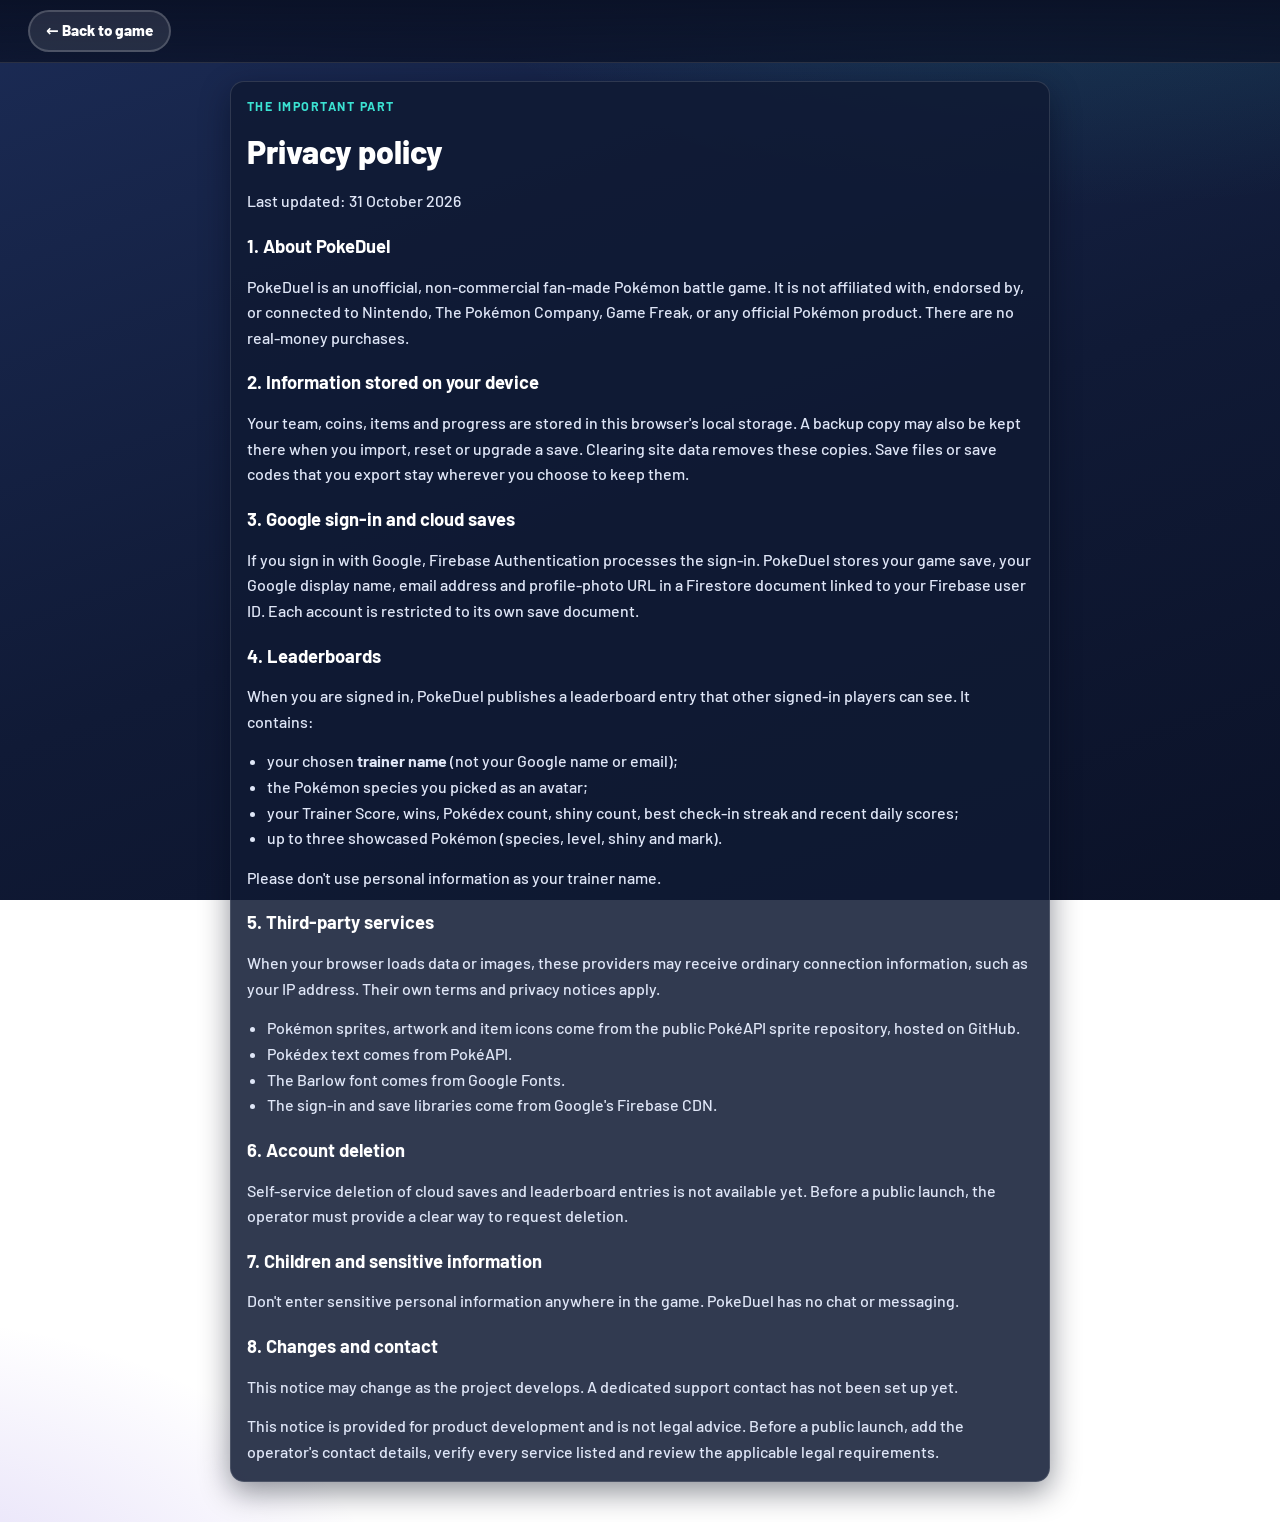
==== commit 5a4b07ad: "Rebuild UI in a modern Pokémon menu style with collection, daily and social systems UI (owner-reques" ====
--- a/privacy.html
+++ b/privacy.html
@@ -2,24 +2,33 @@
 <html lang="en">
 <head>
 <meta charset="utf-8"><meta name="viewport" content="width=device-width,initial-scale=1">
-<meta name="theme-color" content="#0b1525">
+<meta name="theme-color" content="#14203d">
 <title>Privacy Policy — PokeDuel</title>
-<meta name="description" content="How the PokeDuel prototype handles local save data and third-party game assets.">
+<meta name="description" content="How PokeDuel handles save data, accounts, leaderboards and third-party assets.">
+<link rel="preconnect" href="https://fonts.googleapis.com">
+<link rel="preconnect" href="https://fonts.gstatic.com" crossorigin>
+<link href="https://fonts.googleapis.com/css2?family=Barlow:ital,wght@0,500;0,600;0,700;0,800;1,700&display=swap" rel="stylesheet">
 <link rel="stylesheet" href="styles.css">
+<style>.legal{max-width:820px;margin:0 auto;display:grid;gap:14px}.legal h2{font-size:1.15rem;margin-top:6px}.legal p,.legal li{color:#dfe6f7;line-height:1.6}.legal ul{margin:0;padding-left:20px}</style>
 </head>
 <body>
-<header class="topbar"><a class="brand" href="/"><span class="brand-mark">PD</span><span>POKEDUEL<small>THE DAILY BATTLE</small></span></a><a class="btn ghost" href="/">← BACK TO GAME</a></header>
+<header class="hud"><a class="btn ghost" href="/">← Back to game</a></header>
 <main>
-<div class="page-title"><div class="eyebrow">THE BORING BUT IMPORTANT PART</div><h1>PRIVACY <em>POLICY</em></h1><p>Last updated: 28 October 2026</p></div>
-<article class="panel legal-copy">
-<h2>1. About this prototype</h2><p>PokeDuel is an unofficial fan-made Pokémon battle simulator prototype. It is not affiliated with, endorsed by, or connected to Nintendo, The Pokémon Company, Game Freak, or any official Pokémon product.</p>
-<h2>2. Information stored</h2><p>When signed out, team data, coins, items, and progress are stored in the current browser's local storage. When you sign in with Google, Firebase Authentication processes the sign-in, and PokeDuel stores the game save plus your Google display name, email address, and profile-photo URL in a Firestore document associated with your Firebase user ID. The app is intended to restrict each user to their own save. Signing out does not erase the local copy. Clearing browser site data may remove that local copy, while cloud data remains until deleted through the project's account-data process.</p>
-<h2>3. Third-party services</h2><p>The game requests Pokémon species and sprite information from PokéAPI and its publicly available sprite repository. Those providers may receive ordinary connection information, including your IP address, when your browser requests data or images. Their own terms and privacy notices apply. The current battle backgrounds are CSS-generated; third-party artwork should only be added when the relevant usage rights permit it.</p>
-<h2>4. Google sign-in and accounts</h2><p>Google sign-in is provided by Firebase Authentication. Game progress and account display metadata are stored in Firebase Cloud Firestore. This prototype has no public profiles or chat. A self-service account deletion flow is not yet available; before public launch, the operator must provide a clear process for requesting deletion and review applicable privacy requirements.</p>
-<h2>5. Children and sensitive information</h2><p>Do not submit sensitive personal information. This prototype has no active account service, public profile system, or chat feature.</p>
-<h2>6. Policy updates and contact</h2><p>This notice may be revised as the project changes. A dedicated support contact has not yet been configured.</p>
-<p class="fine-print">This starter notice is provided for product development and is not legal advice. Before a public launch, replace the missing operator/contact details, verify all actual services, and review any applicable legal requirements.</p>
+<article class="legal card">
+<div class="eyebrow">The important part</div>
+<h1 style="font-size:2rem;font-weight:800">Privacy policy</h1>
+<p class="muted">Last updated: 31 October 2026</p>
+<h2>1. About PokeDuel</h2><p>PokeDuel is an unofficial, non-commercial fan-made Pokémon battle game. It is not affiliated with, endorsed by, or connected to Nintendo, The Pokémon Company, Game Freak, or any official Pokémon product. There are no real-money purchases.</p>
+<h2>2. Information stored on your device</h2><p>Your team, coins, items and progress are stored in this browser's local storage. A backup copy may also be kept there when you import, reset or upgrade a save. Clearing site data removes these copies. Save files or save codes that you export stay wherever you choose to keep them.</p>
+<h2>3. Google sign-in and cloud saves</h2><p>If you sign in with Google, Firebase Authentication processes the sign-in. PokeDuel stores your game save, your Google display name, email address and profile-photo URL in a Firestore document linked to your Firebase user ID. Each account is restricted to its own save document.</p>
+<h2>4. Leaderboards</h2><p>When you are signed in, PokeDuel publishes a leaderboard entry that other signed-in players can see. It contains:</p>
+<ul><li>your chosen <b>trainer name</b> (not your Google name or email);</li><li>the Pokémon species you picked as an avatar;</li><li>your Trainer Score, wins, Pokédex count, shiny count, best check-in streak and recent daily scores;</li><li>up to three showcased Pokémon (species, level, shiny and mark).</li></ul><p>Please don't use personal information as your trainer name.</p>
+<h2>5. Third-party services</h2><p>When your browser loads data or images, these providers may receive ordinary connection information, such as your IP address. Their own terms and privacy notices apply.</p>
+<ul><li>Pokémon sprites, artwork and item icons come from the public PokéAPI sprite repository, hosted on GitHub.</li><li>Pokédex text comes from PokéAPI.</li><li>The Barlow font comes from Google Fonts.</li><li>The sign-in and save libraries come from Google's Firebase CDN.</li></ul>
+<h2>6. Account deletion</h2><p>Self-service deletion of cloud saves and leaderboard entries is not available yet. Before a public launch, the operator must provide a clear way to request deletion.</p>
+<h2>7. Children and sensitive information</h2><p>Don't enter sensitive personal information anywhere in the game. PokeDuel has no chat or messaging.</p>
+<h2>8. Changes and contact</h2><p>This notice may change as the project develops. A dedicated support contact has not been set up yet.</p>
+<p class="muted">This notice is provided for product development and is not legal advice. Before a public launch, add the operator's contact details, verify every service listed and review the applicable legal requirements.</p>
 </article>
 </main>
-<footer><a class="brand mini-brand" href="/"><span class="brand-mark">PD</span><span>POKEDUEL<small>UNOFFICIAL FAN PROJECT</small></span></a><div class="footer-links"><a href="/">BACK TO GAME</a><a href="https://pokeapi.co/" target="_blank" rel="noreferrer">POKÉAPI</a><span>UNOFFICIAL FAN PROJECT</span></div></footer>
-</body></html>+</body></html>
--- a/styles.css
+++ b/styles.css
@@ -1,280 +1,507 @@
-/* PokeDuel structural stylesheet.
-   Intentionally neutral: Claude can build a deliberate visual system on top of this
-   skeleton without having to undo bespoke art direction or decorative effects. */
+/* PokeDuel — design system inspired by the clarity of modern Pokémon menus
+   (navy translucent panels, yellow selection, lime cursor, teal boxes, orange bag).
+   Original CSS only: no copied UI art. Background images are optional assets
+   (see ASSET_REQUESTS.md) layered over gradient fallbacks. */
 :root{
-  color-scheme:light;
-  --bg:#f3f5f7;
-  --surface:#ffffff;
-  --surface-muted:#e9edf1;
-  --line:#cbd3dc;
-  --text:#1f2933;
-  --muted:#65717e;
-  --accent:#386b9a;
-  --accent-contrast:#ffffff;
-  --danger:#a33b43;
-  --success:#2d754f;
-  --radius:4px;
+  --ink:#0d1530; --ink-2:#14203d; --panel:rgba(16,26,52,.86); --panel-2:rgba(28,42,78,.92); --panel-solid:#1a2747;
+  --line:rgba(255,255,255,.13); --text:#fff; --muted:#b9c4de; --dim:#8090b3;
+  --yellow:#f6d417; --yellow-2:#ffe45c; --yellow-ink:#1d1d0d; --lime:#d8f53a; --cyan:#3be2d2;
+  --orange:#f46c1c; --orange-2:#ff8a2b; --orange-dk:#c84e0c;
+  --teal-1:#38dfcd; --teal-2:#18a7d0; --teal-cell:rgba(16,92,104,.55); --teal-line:rgba(255,255,255,.25);
+  --red:#e8423b; --violet:#6c4bd8; --green:#2bc46a;
+  --hp-hi:#4ee44a; --hp-mid:#f7c600; --hp-lo:#f2463c;
+  --radius:14px; --radius-sm:9px; --shadow:0 10px 30px rgba(3,8,25,.45);
+  --font:"Barlow",system-ui,-apple-system,"Segoe UI",sans-serif;
+  --home-bg:none; --arena-bg:none;
+  --t-normal:#9fa19f; --t-fire:#e62829; --t-water:#2980ef; --t-electric:#fac000; --t-grass:#3fa129; --t-ice:#3dcef3; --t-fighting:#ff8000; --t-poison:#9141cb; --t-ground:#915121;
+  --t-flying:#81b9ef; --t-psychic:#ef4179; --t-bug:#91a119; --t-rock:#afa981; --t-ghost:#704170; --t-dragon:#5060e1; --t-dark:#624d4e; --t-steel:#60a1b8; --t-fairy:#ef70ef; --t-unknown:#68a090;
 }
 *{box-sizing:border-box}
-html{min-height:100%;scroll-behavior:auto}
-body{margin:0;min-height:100vh;background:var(--bg);color:var(--text);font:16px/1.5 system-ui,-apple-system,BlinkMacSystemFont,"Segoe UI",sans-serif}
-button,input,select,textarea{font:inherit}
+html{-webkit-text-size-adjust:100%}
+body{margin:0;min-height:100vh;color:var(--text);font:500 16px/1.4 var(--font);background:
+  radial-gradient(1200px 600px at 85% -10%,rgba(59,226,210,.18),transparent 60%),
+  radial-gradient(900px 600px at -10% 110%,rgba(108,75,216,.25),transparent 60%),
+  var(--home-bg) center/cover no-repeat fixed,
+  linear-gradient(160deg,#1b2b55 0%,#101a36 55%,#0b1228 100%) fixed;overflow-x:hidden}
+button,input,select,textarea{font:inherit;color:inherit}
 button{cursor:pointer}
-button:disabled{cursor:not-allowed;opacity:.55}
-a{color:var(--accent);text-decoration:none}
-a:hover{text-decoration:underline}
+button:disabled{cursor:not-allowed;opacity:.5}
 img{max-width:100%}
-h1,h2,h3,p{margin-top:0}
-h1{font-size:clamp(1.8rem,4vw,2.6rem);line-height:1.15;margin-bottom:1rem}
-h2{font-size:1.45rem;line-height:1.25;margin-bottom:.6rem}
-h3{font-size:1.1rem;line-height:1.3;margin-bottom:.5rem}
-p{line-height:1.6}
-.hidden{display:none!important}
-.topbar{display:flex;align-items:center;gap:1.5rem;min-height:64px;padding:10px clamp(16px,4vw,48px);background:var(--surface);border-bottom:1px solid var(--line)}
-.brand{display:flex;align-items:center;gap:9px;color:var(--text);font-size:1rem;font-weight:750;letter-spacing:.04em;white-space:nowrap}
-.brand:hover{text-decoration:none}
-.brand-mark{display:grid;place-items:center;width:34px;height:34px;border:1px solid var(--line);background:var(--surface-muted);font-size:.85rem;font-weight:800}
-.brand small{display:block;font-size:.62rem;font-weight:600;letter-spacing:.08em;color:var(--muted)}
-.topbar nav{display:flex;flex:1;justify-content:center;gap:4px;flex-wrap:wrap}
-.navlink,.footer-links button,.footer-links a{padding:9px 12px;border:1px solid transparent;border-radius:var(--radius);background:transparent;color:var(--muted);font-size:.85rem;font-weight:600}
-.navlink:hover,.navlink.active{background:var(--surface-muted);border-color:var(--line);color:var(--text)}
-.wallet{display:flex;align-items:center;gap:12px;white-space:nowrap}
-.wallet span{font-weight:700}
-.profile{width:36px;height:36px;border:1px solid var(--line);border-radius:var(--radius);background:var(--surface);color:var(--text)}
-main{width:min(1200px,100%);margin:0 auto;padding:28px clamp(16px,4vw,40px) 56px;min-height:calc(100vh - 140px)}
-.page{display:none}
-.page.active{display:block}
-.eyebrow{color:var(--muted);font-size:.75rem;font-weight:700;letter-spacing:.08em;text-transform:uppercase;margin-bottom:8px}
-.muted,.fine-print{color:var(--muted);font-size:.85rem}
-.btn{display:inline-flex;align-items:center;justify-content:center;gap:8px;padding:10px 14px;border:1px solid var(--accent);border-radius:var(--radius);background:var(--accent);color:var(--accent-contrast);font-size:.9rem;font-weight:650;text-align:center}
-.btn:hover:not(:disabled){filter:brightness(.96)}
-.btn.primary{background:var(--accent);color:var(--accent-contrast)}
-.btn.ghost{background:var(--surface);color:var(--text);border-color:var(--line)}
-.btn.small{padding:7px 10px;font-size:.82rem}
+a{color:var(--yellow-2)}
+h1,h2,h3,p{margin:0}
+kbd{display:inline-grid;place-items:center;min-width:1.5em;height:1.5em;padding:0 .35em;border-radius:50%;background:#fff;color:var(--ink);font:700 .72rem/1 var(--font)}
+:focus-visible{outline:3px solid var(--lime);outline-offset:2px}
+.hidden,[hidden]{display:none!important}
+.muted{color:var(--muted)}
+.eyebrow{font-weight:700;font-size:.78rem;letter-spacing:.12em;text-transform:uppercase;color:var(--cyan)}
+.tag{display:inline-flex;align-items:center;gap:6px;padding:3px 10px;border-radius:99px;background:rgba(255,255,255,.1);font-size:.78rem;font-weight:700;color:var(--muted)}
+
+/* ---------- Boot ---------- */
+.boot-screen{position:fixed;inset:0;display:grid;place-items:center;z-index:50;background:linear-gradient(160deg,#1b2b55,#0b1228)}
+body:not(.booting) .boot-screen{display:none}
+.boot-card{display:grid;justify-items:center;gap:14px;text-align:center;padding:24px}
+.logo-mark{width:72px;height:72px;border-radius:50%;background:linear-gradient(#e8423b 0 46%,#141414 46% 54%,#f4f4f4 54%);position:relative;box-shadow:0 0 0 4px #141414,var(--shadow)}
+.logo-mark span{position:absolute;inset:50% auto auto 50%;width:22px;height:22px;transform:translate(-50%,-50%);border-radius:50%;background:#fff;box-shadow:0 0 0 4px #141414}
+.logo-type{font-size:2.4rem;font-weight:800;font-style:italic;letter-spacing:.02em}
+.boot-bar{width:220px;height:8px;border-radius:9px;background:rgba(255,255,255,.12);overflow:hidden}
+.boot-bar i{display:block;height:100%;width:5%;background:linear-gradient(90deg,var(--lime),var(--cyan));transition:width .3s}
+
+/* ---------- HUD ---------- */
+.hud{position:sticky;top:0;z-index:20;display:flex;align-items:center;gap:14px;padding:10px clamp(12px,3vw,28px);background:linear-gradient(180deg,rgba(10,17,38,.95),rgba(10,17,38,.75));backdrop-filter:blur(8px);border-bottom:1px solid var(--line)}
+.hud[hidden]{display:none}
+.hud-trainer{display:flex;align-items:center;gap:10px;padding:4px 14px 4px 4px;border:0;border-radius:99px;background:var(--panel-2);text-align:left}
+.hud-trainer img{width:40px;height:40px;border-radius:50%;background:rgba(255,255,255,.1);object-fit:contain}
+.hud-trainer b{display:block;font-size:.98rem;line-height:1.1}
+.hud-trainer small{color:var(--muted);font-size:.74rem;font-weight:700}
+.hud-nav{display:flex;flex:1;justify-content:center;gap:4px;flex-wrap:wrap}
+.hud-link{padding:8px 14px;border:0;border-radius:99px;background:transparent;color:var(--muted);font-weight:700;font-size:.92rem}
+.hud-link:hover{color:#fff;background:rgba(255,255,255,.08)}
+.hud-link.active{background:var(--yellow);color:var(--yellow-ink)}
+.hud-wallet{display:flex;gap:8px}
+.pill{display:inline-flex;align-items:center;gap:6px;padding:6px 12px;border-radius:99px;background:var(--panel-2);font-weight:800;font-size:.95rem;white-space:nowrap}
+.ico-coin,.ico-star{display:inline-block;width:18px;height:18px;border-radius:50%;background:radial-gradient(circle at 35% 30%,#fff6b0,#f5c400 45%,#c98a00);box-shadow:inset 0 0 0 2px rgba(0,0,0,.15)}
+.ico-star{border-radius:3px;clip-path:polygon(50% 0,61% 35%,98% 35%,68% 57%,79% 91%,50% 70%,21% 91%,32% 57%,2% 35%,39% 35%);background:linear-gradient(#ffe45c,#f6a417)}
+main{width:min(1320px,100%);margin:0 auto;padding:18px clamp(12px,3vw,28px) 40px}
+.screen{display:none}
+.screen.active{display:block;animation:screenIn .28s ease-out}
+@keyframes screenIn{from{opacity:0;transform:translateY(8px)}to{opacity:1;transform:none}}
+.site-foot{display:flex;flex-wrap:wrap;gap:6px 18px;justify-content:space-between;padding:16px clamp(12px,3vw,28px) 28px;color:var(--dim);font-size:.8rem}
+.site-foot[hidden]{display:none}
+
+/* ---------- Buttons / fields ---------- */
+.btn{display:inline-flex;align-items:center;justify-content:center;gap:8px;min-height:42px;padding:9px 18px;border:0;border-radius:99px;background:rgba(255,255,255,.12);color:#fff;font-weight:800;font-size:.95rem;text-decoration:none;transition:transform .12s,background .12s,box-shadow .12s}
+.btn:hover:not(:disabled){transform:translateY(-1px)}
+.btn.primary{background:var(--yellow);color:var(--yellow-ink);box-shadow:0 4px 0 #b99c00}
+.btn.primary:hover:not(:disabled){background:var(--yellow-2)}
+.btn.ghost{background:rgba(255,255,255,.1);box-shadow:inset 0 0 0 2px rgba(255,255,255,.18)}
+.btn.danger{background:var(--red)}
+.btn.teal{background:linear-gradient(90deg,var(--teal-1),var(--teal-2));color:#06253a}
+.btn.big{min-height:52px;padding:12px 30px;font-size:1.08rem}
+.btn.small{min-height:34px;padding:6px 12px;font-size:.85rem}
 .btn.full{width:100%}
-.btn.danger{border-color:var(--danger);background:var(--danger);color:#fff}
-.text-btn{padding:6px 0;border:0;background:none;color:var(--accent);font-size:.85rem;font-weight:650}
-.panel,.battle-card,.shop-card{min-width:0;padding:18px;border:1px solid var(--line);border-radius:var(--radius);background:var(--surface)}
-.hero{display:grid;grid-template-columns:1.1fr .9fr;align-items:center;gap:24px;padding:28px;border:1px solid var(--line);border-radius:var(--radius);background:var(--surface)}
-.hero-copy>p,.page-title>p{max-width:650px;color:var(--muted)}
-.hero-copy h1 em,.page-title h1 em{font-style:normal;color:var(--accent)}
-.hero-actions{display:flex;flex-wrap:wrap;gap:10px;margin:20px 0}
-.hero-stats{display:flex;flex-wrap:wrap;gap:24px;margin-top:22px}
-.hero-stats>div{display:flex;flex-direction:column;gap:3px}
-.hero-stats b{font-size:1.25rem}
-.hero-stats small{font-size:.72rem;color:var(--muted)}
-.hero-art{position:relative;display:flex;align-items:center;justify-content:center;min-height:260px;padding:16px;background:var(--surface-muted);border:1px solid var(--line);border-radius:var(--radius)}
-.hero-art img{width:min(100%,300px);height:260px;object-fit:contain}
-.art-label,.art-corner{position:absolute;bottom:8px;left:10px;color:var(--muted);font-size:.7rem}
-.art-corner{left:auto;right:10px}
-.section-heading,.panel-head,.card-top,.card-bottom,.shop-buy,.shop-section-intro{display:flex;align-items:center;justify-content:space-between;gap:12px}
-.section-heading{margin:32px 0 14px}
-.section-heading h2{margin:0}
-.battle-grid{display:grid;grid-template-columns:repeat(3,minmax(0,1fr));gap:14px}
-.battle-card{display:flex;flex-direction:column;gap:10px}
-.battle-card.easy,.battle-card.medium,.battle-card.hard{border-top:3px solid var(--line)}
-.difficulty,.status{color:var(--muted);font-size:.75rem;font-weight:700}
-.status.done{color:var(--success)}
-.arena-sigil{font-size:2rem;font-weight:700;color:var(--muted);padding:6px 0}
-.battle-card p,.shop-card p,.practice-panel p{color:var(--muted);font-size:.9rem}
-.card-bottom{align-items:flex-end;margin-top:auto;padding-top:12px;border-top:1px solid var(--line)}
-.card-bottom>span{display:flex;flex-direction:column;gap:3px;color:var(--muted);font-size:.7rem}
-.card-bottom b{color:var(--text);font-size:.8rem}
-.lower-grid{display:grid;grid-template-columns:1.2fr 1fr;gap:14px;margin-top:14px}
-.panel-head{padding-bottom:12px;border-bottom:1px solid var(--line);font-size:.8rem;font-weight:750}
-.journey-row{display:flex;align-items:center;gap:14px;padding-top:14px}
-.journey-row>img{width:68px;height:68px;object-fit:contain;background:var(--surface-muted);border:1px solid var(--line)}
-.journey-row>div{flex:1;min-width:0}
-.journey-row h3{margin-bottom:3px}
-.journey-row p{margin-bottom:0;color:var(--muted);font-size:.85rem}
-.xp-track,.xp-mini,.mini-bar{height:6px;overflow:hidden;background:var(--surface-muted);border:1px solid var(--line)}
-.xp-track{margin-top:8px}
-.xp-track i,.xp-mini i,.mini-bar i{display:block;width:0;height:100%;background:var(--accent)}
-.practice-panel h3{margin-top:16px}
-.pill{padding:3px 8px;border:1px solid var(--line);border-radius:20px;color:var(--muted);font-size:.7rem}
-.page-title{margin-bottom:22px;padding-bottom:16px;border-bottom:1px solid var(--line)}
-.page-title h1{margin-bottom:10px}
-.page-title>p{margin-bottom:0}
-.starter-prompt{margin-bottom:16px}
-.starter-grid{display:grid;grid-template-columns:repeat(3,minmax(0,1fr));gap:12px}
-.starter-card{padding:12px;border:1px solid var(--line);border-radius:var(--radius);background:var(--surface);text-align:center}
-.starter-card img{display:block;width:100%;height:125px;object-fit:contain}
-.starter-card h3{margin:6px 0}
-.starter-card span{color:var(--muted);font-size:.75rem}
-.starter-card button{display:block;margin:10px auto 0}
-.roster-grid{display:grid;grid-template-columns:repeat(3,minmax(0,1fr));gap:12px;margin-top:16px}
-.pokemon-card{min-width:0;padding:12px;border:1px solid var(--line);border-radius:var(--radius);background:var(--surface)}
-.pokemon-card img{display:block;width:100%;height:115px;object-fit:contain}
-.pokemon-card h3{margin:8px 0 3px;text-transform:capitalize}
-.pokemon-card p{margin:3px 0;color:var(--muted);font-size:.78rem}
-.types{display:flex;flex-wrap:wrap;gap:5px}
-.type{display:inline-block;padding:2px 7px;border:1px solid #c1c9d1;border-radius:3px;background:#edf0f3;color:#26323e;font-size:.72rem;text-transform:uppercase}
-.type.fire{background:#fae8e4}.type.water{background:#e2edfc}.type.grass{background:#e5f2e4}.type.electric{background:#f9f0d2}.type.psychic{background:#f4e6f1}.type.ice{background:#e0f2f4}.type.fighting{background:#f2e5df}.type.poison{background:#eee5f5}.type.ground{background:#f2eadb}.type.flying{background:#e9eafb}.type.bug{background:#eef1dc}.type.rock{background:#eeeae2}.type.ghost{background:#e7e4f5}.type.dragon{background:#e1e7fa}.type.dark{background:#e4e5e7}.type.steel{background:#e6ebef}.type.fairy{background:#fae8f0}.type.normal{background:#eff0f1}
-.pokemon-card .card-actions{display:flex;gap:6px;margin-top:10px}
-.pokemon-card .card-actions .btn{flex:1;padding:7px 6px;font-size:.75rem}
-.roster-note{margin-top:14px;color:var(--muted);font-size:.82rem}
-.shop-balance{margin-bottom:14px;padding:12px;border:1px solid var(--line);background:var(--surface)}
-.shop-tabs{display:flex;gap:6px;margin-bottom:16px;border-bottom:1px solid var(--line)}
-.tab{padding:10px 14px;border:1px solid var(--line);border-bottom:0;border-radius:var(--radius) var(--radius) 0 0;background:var(--surface-muted);color:var(--text);font-weight:650}
-.tab.active{background:var(--surface);border-bottom:2px solid var(--accent);color:var(--accent)}
-.shop-grid{display:grid;grid-template-columns:repeat(3,minmax(0,1fr));gap:14px}
-.shop-card{display:flex;flex-direction:column;gap:8px}
-.shop-card h3{margin:0}
-.shop-card p{margin-bottom:8px}
-.shop-item-icon{display:block;width:64px;height:64px;object-fit:contain}
-.shop-buy{margin-top:auto;padding-top:12px;border-top:1px solid var(--line)}
-.shop-buy b{white-space:nowrap}
-.rarity-pill,.box-edition{display:inline-block;color:var(--muted);font-size:.72rem}
-.pack-ribbon{font-size:.75rem;color:var(--muted)}
-.fine-print{margin-top:16px}
-.dex-search{display:flex;gap:8px;margin-bottom:18px}
-.dex-search input{flex:1;min-width:0;padding:10px 12px;border:1px solid var(--line);border-radius:var(--radius);background:var(--surface)}
-.dex-grid{display:grid;grid-template-columns:repeat(5,minmax(0,1fr));gap:10px}
-.dex-card{min-width:0;padding:10px;border:1px solid var(--line);border-radius:var(--radius);background:var(--surface);cursor:pointer}
-.dex-card img{display:block;width:100%;height:95px;object-fit:contain}
-.dex-card small{color:var(--muted);font-size:.72rem}
-.dex-card h3{margin:4px 0 0;overflow-wrap:anywhere;text-transform:capitalize;font-size:.9rem}
-.load-more{text-align:center;margin:20px}
-.battle-screen{max-width:1000px;margin:0 auto;border:1px solid var(--line);border-radius:var(--radius);background:var(--surface);overflow:hidden}
-.battle-top{display:flex;align-items:center;justify-content:space-between;gap:10px;padding:12px;border-bottom:1px solid var(--line);background:var(--surface)}
-.battlefield{height:400px;position:relative;overflow:hidden;background:#e6eaee;border-bottom:1px solid var(--line)}
-.battle-sprite{position:absolute;object-fit:contain;max-width:42%;height:56%;image-rendering:auto}
-.enemy-sprite{top:13%;right:14%}
-.player-sprite{bottom:0;left:9%;height:62%}
-.status-box{position:absolute;z-index:2;width:min(42%,310px);padding:10px;border:1px solid #8994a0;background:#fff;color:#1f2933}
-.enemy-status{top:5%;left:4%}
-.player-status{right:4%;bottom:5%}
-.status-name{display:flex;justify-content:space-between;gap:8px;font-size:.8rem}
-.status-name span{white-space:nowrap}
-.hpbar{height:7px;margin-top:6px;border:1px solid #aab2b9;background:#e7eaed}
-.hpbar i{display:block;width:100%;height:100%;background:#6caa77}
-.status-box small{display:block;text-align:right;margin-top:4px;font-size:.7rem}
-.xp-mini{height:4px;margin-top:5px;border:1px solid #aab2b9;background:#e7eaed}
-.xp-mini i{background:#5186d4}
-.battle-flash{position:absolute;inset:0;pointer-events:none;opacity:0}
-.battle-console{background:var(--surface)}
-.battle-log{min-height:58px;padding:16px;border-bottom:1px solid var(--line);font-size:.9rem}
-.battle-controls{display:grid;grid-template-columns:repeat(3,minmax(0,1fr));gap:8px;padding:12px}
-.move-btn{display:grid;grid-template-columns:25px 1fr;grid-template-rows:auto auto;gap:3px 8px;align-items:center;min-width:0;padding:10px;border:1px solid var(--line);border-radius:var(--radius);background:var(--surface);text-align:left;color:var(--text)}
-.move-btn:hover:not(:disabled){background:var(--surface-muted)}
-.move-btn>span{grid-row:span 2;color:var(--muted);font-size:.75rem}
-.move-btn b{overflow:hidden;text-overflow:ellipsis;font-size:.82rem;text-transform:uppercase}
-.move-btn small{color:var(--muted);font-size:.7rem;text-transform:uppercase}
-.profile-panel{display:flex;align-items:center;gap:18px;margin-bottom:14px}
-.profile-emblem{display:grid;place-items:center;flex-shrink:0;width:68px;height:68px;border:1px solid var(--line);background:var(--surface-muted);font-weight:800}
-.profile-panel h2{margin-bottom:5px}
-.profile-panel p{margin-bottom:4px;color:var(--muted)}
-.setting-row{display:flex;align-items:center;justify-content:space-between;padding:12px 0;border-bottom:1px solid var(--line)}
-.setting-row input{width:17px;height:17px;accent-color:var(--accent)}
-.legal-copy{max-width:900px}
-.legal-copy h2{margin-top:24px}
-.legal-copy p{color:var(--muted)}
-footer{display:flex;align-items:center;justify-content:space-between;gap:16px;padding:18px clamp(16px,4vw,48px);border-top:1px solid var(--line);background:var(--surface)}
-.mini-brand{font-size:.85rem}
-.mini-brand .brand-mark{width:28px;height:28px}
-.footer-links{display:flex;align-items:center;flex-wrap:wrap;gap:4px}
-.footer-links button,.footer-links a,.footer-links span{padding:5px;color:var(--muted);font-size:.75rem}
-.modal-backdrop{position:fixed;z-index:50;inset:0;display:grid;place-items:center;padding:16px;background:#10182088}
-.modal{position:relative;width:min(560px,100%);max-height:85vh;overflow:auto;border:1px solid var(--line);border-radius:var(--radius);background:var(--surface);box-shadow:0 12px 35px #10182033}
-.modal-close{position:absolute;top:8px;right:8px;width:32px;height:32px;border:1px solid var(--line);border-radius:var(--radius);background:var(--surface);color:var(--text);font-size:1.3rem}
-.modal h2{margin:8px 30px 12px 0}
-.modal p{color:var(--muted)}
-.modal-pokemon{display:flex;align-items:center;gap:16px}
-.modal-pokemon img{width:110px;height:110px;object-fit:contain}
-.modal-buttons{display:flex;flex-wrap:wrap;gap:8px;margin-top:18px}
-.odds-list{display:grid;gap:8px;margin:16px 0}
-.odds-row{display:flex;align-items:center;justify-content:space-between;gap:10px;padding-bottom:8px;border-bottom:1px solid var(--line);font-size:.85rem}
-.odds-row b{white-space:nowrap}
-.form-row{display:grid;gap:6px;margin:12px 0}
-.form-row label{font-size:.8rem;color:var(--muted)}
-.form-row input,.form-row select{padding:10px;border:1px solid var(--line);border-radius:var(--radius);background:var(--surface)}
-.empty-state{padding:24px;border:1px dashed var(--line);color:var(--muted);text-align:center}
-#toast{position:fixed;z-index:70;left:50%;bottom:20px;max-width:90vw;padding:11px 16px;border:1px solid var(--line);border-radius:var(--radius);background:var(--text);color:#fff;font-size:.85rem;opacity:0;pointer-events:none;transform:translate(-50%,8px)}
-#toast.show{opacity:1;transform:translate(-50%,0)}
-/* First-join layout only; no decorative artwork or custom motion. */
-body.is-onboarding{overflow-x:hidden}
-body.is-onboarding .topbar,body.is-onboarding>footer{display:none}
-body.is-onboarding main{width:100%;max-width:none;min-height:100vh;margin:0;padding:20px clamp(16px,4vw,40px)}
-.onboarding-page{min-height:calc(100vh - 40px);padding:0;background:var(--bg)}
-.onboarding-page.active{display:flex;flex-direction:column}
-.onboard-header{display:flex;align-items:center;justify-content:space-between;gap:16px;padding:12px 0;border-bottom:1px solid var(--line)}
-.onboard-step{color:var(--muted);font-size:.75rem}
-.onboard-content{display:grid;grid-template-columns:minmax(220px,.7fr) minmax(0,1.3fr);align-items:start;gap:28px;width:min(1200px,100%);margin:auto;padding:28px 0}
-.onboard-intro{max-width:420px;padding-top:16px}
-.onboard-intro h1{font-size:clamp(1.9rem,4vw,3rem)}
-.onboard-intro p{color:var(--muted)}
-.onboard-note{font-size:.85rem;color:var(--muted)}
-.starter-explorer{min-width:0;padding:16px;border:1px solid var(--line);border-radius:var(--radius);background:var(--surface)}
-.generation-bar{display:grid;grid-template-columns:repeat(9,minmax(0,1fr));gap:4px}
-.generation-tab{min-width:0;padding:8px 3px;border:1px solid var(--line);border-radius:var(--radius);background:var(--surface);color:var(--text);font-size:.75rem}
-.generation-tab b{display:block;font-weight:700}
-.generation-tab small{display:block;color:var(--muted);font-size:.65rem}
-.generation-tab.active{border-color:var(--accent);background:var(--accent);color:#fff}
-.generation-tab.active small{color:#fff}
-.starter-carousel-head{display:flex;align-items:center;justify-content:space-between;gap:12px;margin:20px 0 12px}
-.starter-carousel-head h2{margin:0;font-size:1.2rem}
-.starter-count{color:var(--muted);font-size:.8rem}
-.onboard-starter-grid{display:grid;grid-template-columns:repeat(3,minmax(0,1fr));gap:10px;min-height:220px}
-.onboard-starter-card{position:relative;display:flex;flex-direction:column;align-items:center;min-width:0;padding:10px 8px 0;border:1px solid var(--line);border-radius:var(--radius);background:var(--surface);color:var(--text);text-align:center}
-.onboard-starter-card:hover{border-color:var(--accent)}
-.onboard-starter-card.selected{border:2px solid var(--accent);padding:9px 7px 0;background:#edf4fb}
-.partner-bloom{display:none}
-.partner-number{align-self:flex-start;color:var(--muted);font-size:.65rem}
-.onboard-starter-card img{width:100%;height:clamp(90px,12vw,150px);object-fit:contain}
-.partner-name{font-weight:700;text-transform:capitalize}
-.onboard-starter-card .type{margin:6px 0}
-.partner-choose{width:calc(100% + 16px);margin-top:auto;padding:9px 2px 10px;border-top:1px solid var(--line);color:var(--muted);font-size:.65rem}
-.onboard-starter-card.selected .partner-choose{color:var(--accent);font-weight:700}
-.starter-selection-footer{display:flex;align-items:center;justify-content:space-between;gap:12px;margin-top:14px;padding-top:14px;border-top:1px solid var(--line)}
-.chosen-summary{display:flex;align-items:center;gap:10px;min-width:0}
-.chosen-summary>img{width:44px;height:44px;object-fit:contain}
-.chosen-summary>span:not(.chosen-empty){display:flex;flex-direction:column;gap:3px}
-.chosen-summary b{font-size:.9rem}
-.chosen-summary small{color:var(--muted);font-size:.7rem}
-.chosen-empty{display:grid;place-items:center;width:40px;height:40px;border:1px solid var(--line);color:var(--muted)}
-.confirm-starter{white-space:nowrap}
-.starter-loading{grid-column:1/-1;display:grid;place-items:center;min-height:180px;color:var(--muted)}
-.onboard-footer{display:none}
-@media(max-width:850px){
- .topbar{flex-wrap:wrap;gap:10px}.topbar nav{order:3;flex-basis:100%;justify-content:flex-start}
- .hero{grid-template-columns:1fr}.hero-art{min-height:220px}.hero-art img{height:210px}
- .battle-grid{grid-template-columns:1fr}.lower-grid{grid-template-columns:1fr}
- .onboard-content{grid-template-columns:1fr;gap:14px;padding:18px 0}
- .onboard-intro{max-width:none;padding-top:4px}
- .onboard-intro h1{font-size:2rem;margin-bottom:.5rem}
- .onboard-intro p{margin-bottom:.5rem}
- .shop-grid{grid-template-columns:repeat(2,minmax(0,1fr))}
- .dex-grid{grid-template-columns:repeat(4,minmax(0,1fr))}
+.row-btns{display:flex;flex-wrap:wrap;gap:10px;margin-top:12px}
+.file-btn{cursor:pointer}
+.field{display:grid;gap:4px;font-weight:700;font-size:.85rem;color:var(--muted)}
+input,select,textarea{min-height:42px;padding:8px 14px;border:2px solid rgba(255,255,255,.16);border-radius:99px;background:rgba(5,10,28,.55);color:#fff}
+textarea{border-radius:var(--radius-sm);width:100%;min-height:110px;font:500 .8rem/1.4 ui-monospace,monospace}
+input:focus,select:focus,textarea:focus{border-color:var(--lime);outline:0}
+select option{background:var(--ink)}
+.card{padding:16px;border-radius:var(--radius);background:var(--panel);border:1px solid var(--line);box-shadow:var(--shadow)}
+.section-title{display:flex;align-items:center;justify-content:space-between;gap:10px;margin-bottom:12px}
+.section-title h2{font-size:1.2rem;font-weight:800}
+.panel-title{display:flex;align-items:baseline;justify-content:space-between;padding:4px 6px 10px;font-weight:800;font-size:1.15rem;letter-spacing:.02em;text-transform:uppercase}
+.panel-title small{font-size:.8rem;color:var(--muted)}
+
+/* ---------- Type chips ---------- */
+.types{display:flex;gap:6px;flex-wrap:wrap}
+.type{display:inline-flex;align-items:center;gap:5px;padding:2px 10px 2px 3px;border-radius:99px;background:var(--tc,#888);color:#fff;font-weight:800;font-size:.74rem;letter-spacing:.04em;text-transform:uppercase;text-shadow:0 1px 1px rgba(0,0,0,.35)}
+.type::before{content:"";width:16px;height:16px;border-radius:50%;background:rgba(255,255,255,.9);box-shadow:inset 0 0 0 4px var(--tc,#888)}
+.type-img{height:22px;width:auto;vertical-align:middle}
+.t-normal{--tc:var(--t-normal)}.t-fire{--tc:var(--t-fire)}.t-water{--tc:var(--t-water)}.t-electric{--tc:var(--t-electric)}.t-grass{--tc:var(--t-grass)}.t-ice{--tc:var(--t-ice)}.t-fighting{--tc:var(--t-fighting)}.t-poison{--tc:var(--t-poison)}.t-ground{--tc:var(--t-ground)}.t-flying{--tc:var(--t-flying)}.t-psychic{--tc:var(--t-psychic)}.t-bug{--tc:var(--t-bug)}.t-rock{--tc:var(--t-rock)}.t-ghost{--tc:var(--t-ghost)}.t-dragon{--tc:var(--t-dragon)}.t-dark{--tc:var(--t-dark)}.t-steel{--tc:var(--t-steel)}.t-fairy{--tc:var(--t-fairy)}.t-unknown{--tc:var(--t-unknown)}
+
+/* ---------- HP / XP bars ---------- */
+.hp{display:flex;align-items:center;gap:6px}
+.hp-label{font:800 .66rem/1 var(--font);color:var(--yellow);letter-spacing:.06em}
+.hp-bar{position:relative;flex:1;height:10px;border-radius:9px;background:#1b2338;box-shadow:inset 0 0 0 2px rgba(0,0,0,.35);overflow:hidden}
+.hp-bar i{position:absolute;inset:0 auto 0 0;width:100%;border-radius:9px;background:var(--hp-hi);transition:width .6s cubic-bezier(.3,.7,.3,1),background .3s}
+.hp-bar i.mid{background:var(--hp-mid)}.hp-bar i.lo{background:var(--hp-lo)}
+.xp-bar{height:5px;border-radius:9px;background:rgba(255,255,255,.12);overflow:hidden}
+.xp-bar i{display:block;height:100%;background:linear-gradient(90deg,#4fb5ff,#6be3ff);transition:width .8s}
+.status-chip{display:inline-block;padding:1px 7px;border-radius:5px;font:800 .66rem/1.3 var(--font);letter-spacing:.06em;color:#fff}
+.st-brn{background:#e2622b}.st-par{background:#d4b10b}.st-psn,.st-tox{background:#a447c4}.st-slp{background:#8a8f9e}.st-frz{background:#43b7e8}
+
+/* ---------- Starter ---------- */
+.screen-starter{max-width:1100px;margin:0 auto}
+.starter-head{text-align:center;display:grid;gap:8px;margin:10px 0 18px}
+.starter-head h1{font-size:clamp(1.8rem,4.5vw,2.8rem);font-weight:800;font-style:italic}
+.starter-head p{color:var(--muted);max-width:620px;margin:0 auto}
+.gen-tabs{display:flex;gap:6px;overflow-x:auto;padding:4px 2px 10px;scrollbar-width:thin}
+.gen-tab{flex:0 0 auto;display:grid;gap:0;min-width:84px;padding:8px 12px;border:0;border-radius:12px;background:var(--panel-2);text-align:center;font-weight:800}
+.gen-tab small{color:var(--muted);font-size:.72rem;font-weight:700}
+.gen-tab.active{background:var(--yellow);color:var(--yellow-ink)}
+.gen-tab.active small{color:#5d5420}
+.starter-stage{display:grid;grid-template-columns:1fr 320px;gap:18px;align-items:stretch}
+.starter-grid{display:grid;grid-template-columns:repeat(3,minmax(0,1fr));gap:14px;min-height:300px;align-items:start}
+.starter-card{position:relative;display:grid;justify-items:center;align-content:start;gap:6px;padding:14px 10px 16px;border:3px solid transparent;border-radius:20px;background:linear-gradient(180deg,rgba(255,255,255,.1),rgba(255,255,255,.03)),var(--panel);text-align:center;transition:transform .15s,border-color .15s}
+.starter-card:hover{transform:translateY(-3px)}
+.starter-card.selected{border-color:var(--yellow);box-shadow:0 0 0 4px rgba(246,212,23,.25),var(--shadow)}
+.starter-card img{width:100%;max-width:190px;aspect-ratio:1;object-fit:contain;filter:drop-shadow(0 10px 12px rgba(0,0,0,.35))}
+.starter-card .no{position:absolute;top:10px;left:14px;color:var(--muted);font-weight:800;font-size:.8rem}
+.starter-card b{font-size:1.25rem}
+.starter-summary{padding:18px;border-radius:20px;background:var(--panel);border:1px solid var(--line);display:grid;align-content:start;gap:10px}
+.starter-summary img{width:140px;height:140px;object-fit:contain;justify-self:center}
+.starter-footer{display:flex;flex-wrap:wrap;gap:14px;align-items:end;justify-content:center;margin-top:20px}
+.loading,.empty{display:grid;place-items:center;gap:10px;min-height:160px;padding:20px;border-radius:var(--radius);background:rgba(255,255,255,.04);color:var(--muted);text-align:center;grid-column:1/-1}
+.spinner{width:34px;height:34px;border-radius:50%;border:4px solid rgba(255,255,255,.15);border-top-color:var(--lime);animation:spin .8s linear infinite}
+@keyframes spin{to{transform:rotate(360deg)}}
+
+/* ---------- Home ---------- */
+.screen-home.active{display:grid;grid-template-columns:300px minmax(0,1fr) 260px;gap:18px;align-items:start}
+.party-panel,.main-menu{padding:12px;border-radius:var(--radius);background:var(--panel);border:1px solid var(--line);box-shadow:var(--shadow)}
+.party-list{list-style:none;margin:0;padding:0;display:grid;gap:8px}
+.party-row{position:relative;display:grid;grid-template-columns:1fr 64px;align-items:center;min-height:62px;padding:6px 8px 6px 12px;border-radius:12px;background:linear-gradient(90deg,rgba(40,56,94,.95),rgba(28,40,72,.7));border:0;text-align:left;width:100%}
+.party-row:hover{background:linear-gradient(90deg,rgba(54,74,120,.95),rgba(34,48,86,.8))}
+.party-row b{display:block;font-size:1.02rem;white-space:nowrap;overflow:hidden;text-overflow:ellipsis}
+.party-row .lv{position:absolute;top:5px;right:70px;font-size:.74rem;font-weight:800;color:var(--muted)}
+.party-row img{width:64px;height:56px;object-fit:contain}
+.party-row .hp{margin-top:5px}
+.party-row .hpnum{font-size:.72rem;font-weight:800;color:var(--muted)}
+.party-row .held{position:absolute;right:4px;bottom:4px;width:22px;height:22px;border-radius:5px;background:#2a6fd6 center/18px no-repeat;transform:rotate(45deg);box-shadow:0 0 0 2px rgba(255,255,255,.4)}
+.party-row .held img{width:18px;height:18px;transform:rotate(-45deg)}
+.party-row.lead{box-shadow:inset 3px 0 0 var(--yellow)}
+.shiny-star{color:#ffd84a;font-size:.9em;text-shadow:0 0 6px rgba(255,216,74,.7)}
+.party-foot{display:flex;justify-content:space-between;align-items:center;width:100%;margin-top:10px;padding:10px 12px;border:0;border-radius:12px;background:rgba(255,255,255,.06);font-weight:800}
+.main-menu{display:grid;gap:6px;position:sticky;top:84px}
+.menu-item{position:relative;display:flex;align-items:center;gap:12px;padding:10px 12px 10px 16px;border:0;border-radius:10px;background:transparent;font-weight:800;font-size:1.06rem;text-align:left;transition:background .1s}
+.menu-item kbd{margin-left:auto}
+.menu-item:hover,.menu-item:focus-visible,.menu-item.sel{background:var(--yellow);color:var(--yellow-ink);outline:0}
+.menu-item:hover::before,.menu-item:focus-visible::before,.menu-item.sel::before{content:"";position:absolute;left:-14px;top:50%;width:22px;height:26px;transform:translateY(-50%);clip-path:polygon(0 0,100% 50%,0 100%,22% 50%);background:linear-gradient(135deg,var(--lime),var(--cyan));filter:drop-shadow(0 2px 2px rgba(0,0,0,.4))}
+.mi{display:inline-block;width:24px;height:24px;flex:0 0 24px;background:currentColor;-webkit-mask:var(--m) center/contain no-repeat;mask:var(--m) center/contain no-repeat}
+.mi-battle{--m:url("data:image/svg+xml,%3Csvg xmlns='http://www.w3.org/2000/svg' viewBox='0 0 24 24'%3E%3Cpath d='M3 3l7 7-2 2 2 2 2-2 7 7 2-2-7-7 2-2-2-2-2 2-7-7zM21 3l-6 6 2 2 6-6V3zM3 21l6-6-2-2-6 6v2z'/%3E%3C/svg%3E")}
+.mi-box{--m:url("data:image/svg+xml,%3Csvg xmlns='http://www.w3.org/2000/svg' viewBox='0 0 24 24'%3E%3Cpath d='M12 2l9 4.5v11L12 22l-9-4.5v-11zM12 4.3L6 7.3l6 3 6-3zM5 9v7.3l6 3V12zm14 0l-6 3v7.3l6-3z'/%3E%3C/svg%3E")}
+.mi-shop{--m:url("data:image/svg+xml,%3Csvg xmlns='http://www.w3.org/2000/svg' viewBox='0 0 24 24'%3E%3Cpath d='M4 4h16l1 5a3 3 0 01-5 2 3 3 0 01-4 0 3 3 0 01-4 0 3 3 0 01-5-2zm1 9h2v6h10v-6h2v8H5z'/%3E%3C/svg%3E")}
+.mi-bag{--m:url("data:image/svg+xml,%3Csvg xmlns='http://www.w3.org/2000/svg' viewBox='0 0 24 24'%3E%3Cpath d='M9 3h6v3h4a2 2 0 012 2v11a2 2 0 01-2 2H5a2 2 0 01-2-2V8a2 2 0 012-2h4zm2 0v3h2V3zM7 11v2h10v-2z'/%3E%3C/svg%3E")}
+.mi-dex{--m:url("data:image/svg+xml,%3Csvg xmlns='http://www.w3.org/2000/svg' viewBox='0 0 24 24'%3E%3Cpath d='M5 2h11a3 3 0 013 3v15a2 2 0 01-2 2H5zm3 4a3 3 0 100 6 3 3 0 000-6zm4 8H7v2h5z'/%3E%3C/svg%3E")}
+.mi-rank{--m:url("data:image/svg+xml,%3Csvg xmlns='http://www.w3.org/2000/svg' viewBox='0 0 24 24'%3E%3Cpath d='M3 21V12h5v9zm6.5 0V4h5v17zM16 21v-6h5v6z'/%3E%3C/svg%3E")}
+.mi-card{--m:url("data:image/svg+xml,%3Csvg xmlns='http://www.w3.org/2000/svg' viewBox='0 0 24 24'%3E%3Cpath d='M2 5h20v14H2zm5 3a2.5 2.5 0 100 5 2.5 2.5 0 000-5zm-3.5 9h7a3.5 3.5 0 00-7 0zM13 9v2h6V9zm0 4v2h5v-2z'/%3E%3C/svg%3E")}
+.mi-medal{--m:url("data:image/svg+xml,%3Csvg xmlns='http://www.w3.org/2000/svg' viewBox='0 0 24 24'%3E%3Cpath d='M7 2h4l1 5 1-5h4l-3 8a6 6 0 11-4 0zm5 10a4 4 0 100 8 4 4 0 000-8z'/%3E%3C/svg%3E")}
+.home-center{display:grid;gap:16px;min-width:0}
+.today-strip{display:grid;grid-template-columns:repeat(auto-fit,minmax(170px,1fr));gap:10px}
+.today-tile{display:flex;align-items:center;gap:12px;padding:12px 14px;border-radius:var(--radius);background:var(--panel);border:1px solid var(--line)}
+.today-tile .big{font-size:1.6rem;line-height:1}
+.today-tile b{display:block;font-size:1rem}
+.today-tile small{color:var(--muted);font-size:.8rem;font-weight:600}
+.today-tile.checkin{background:linear-gradient(120deg,rgba(246,212,23,.25),rgba(16,26,52,.86) 60%)}
+.today-tile .btn{margin-left:auto}
+.daily-cards{display:grid;grid-template-columns:repeat(3,minmax(0,1fr));gap:12px}
+.daily-card{position:relative;display:grid;gap:8px;padding:14px;border-radius:18px;overflow:hidden;background:var(--panel);border:1px solid var(--line);box-shadow:var(--shadow);isolation:isolate}
+.daily-card::before{content:"";position:absolute;inset:0 0 auto 0;height:5px;background:var(--accent)}
+.daily-card.easy{--accent:#4ee44a}.daily-card.medium{--accent:#f7a600}.daily-card.hard{--accent:#f2463c}
+.daily-card .tier{font-weight:800;font-size:.76rem;letter-spacing:.12em;color:var(--accent);text-transform:uppercase}
+.daily-card h3{font-size:1.25rem;font-weight:800}
+.daily-card .foes{display:flex;gap:2px;min-height:52px;align-items:end}
+.daily-card .foes img{width:52px;height:52px;object-fit:contain;filter:brightness(0) opacity(.55)}
+.daily-card.done .foes img{filter:none}
+.daily-card .reward{font-size:.82rem;color:var(--muted);font-weight:700}
+.daily-card .result{font-weight:800}
+.daily-card .result.win{color:var(--hp-hi)}.daily-card .result.loss{color:#ff8a80}
+.home-grid{display:grid;grid-template-columns:1.2fr 1fr;gap:16px}
+.mission-list{list-style:none;margin:0;padding:0;display:grid;gap:10px}
+.mission{display:grid;grid-template-columns:1fr auto;gap:4px 12px;align-items:center}
+.mission .bar{grid-column:1/2;height:6px;border-radius:9px;background:rgba(255,255,255,.1);overflow:hidden}
+.mission .bar i{display:block;height:100%;background:linear-gradient(90deg,var(--lime),var(--cyan))}
+.mission small{color:var(--muted);font-weight:700}
+.outbreak{display:grid;grid-template-columns:110px 1fr;gap:12px;align-items:center;background:linear-gradient(135deg,rgba(108,75,216,.45),rgba(16,26,52,.9) 65%)}
+.outbreak img{width:110px;height:110px;object-fit:contain;filter:drop-shadow(0 6px 10px rgba(0,0,0,.4))}
+
+/* ---------- Boxes (teal) ---------- */
+.screen-boxes.active,.screen-dex.active,.screen-ranks.active,.screen-profile.active{display:block}
+.tabbar{display:flex;align-items:center;gap:16px;margin:-6px 0 14px;padding:10px 26px 10px 10px;border-radius:0 0 30px 0;font-weight:800;font-size:1.08rem;clip-path:polygon(0 0,100% 0,96% 100%,0 100%);background:rgba(10,30,50,.75)}
+.tabbar .tab-on{border-bottom:3px solid var(--yellow);padding-bottom:2px}
+.close-x{display:grid;place-items:center;width:30px;height:30px;border:0;border-radius:50%;background:#fff;color:var(--ink);font-weight:900}
+.teal-tabs{background:linear-gradient(90deg,#0e5160,#0f6c7c)}
+.red-tabs{background:linear-gradient(90deg,#8c1b22,#c52d2d)}
+.violet-tabs{background:linear-gradient(90deg,#3a2580,#5c3fc4)}
+.screen-boxes.active{padding:14px;border-radius:22px;background:radial-gradient(120% 90% at 100% 100%,rgba(255,255,255,.25),transparent 50%),linear-gradient(160deg,var(--teal-1),var(--teal-2));box-shadow:var(--shadow)}
+.boxes-layout{display:grid;grid-template-columns:220px minmax(0,1fr) 360px;gap:16px;align-items:start}
+.pill-head{padding:8px 14px;margin-bottom:10px;border-radius:99px;background:rgba(8,70,90,.55);font-weight:800;text-align:center}
+.box-party-list{list-style:none;margin:0;padding:0;display:grid;gap:8px}
+.box-party-list button{position:relative;display:grid;grid-template-columns:1fr 54px;align-items:center;width:100%;min-height:58px;padding:6px 8px 6px 10px;border:2px solid transparent;border-radius:10px;background:rgba(8,70,90,.55);text-align:left}
+.box-party-list button.sel{border-color:var(--yellow);background:rgba(246,212,23,.25)}
+.box-party-list .lvpill{display:inline-block;padding:0 8px;border-radius:99px;background:rgba(5,30,45,.75);font-size:.74rem;font-weight:800}
+.box-party-list b{display:block;font-size:.98rem;white-space:nowrap;overflow:hidden;text-overflow:ellipsis}
+.box-party-list img{width:54px;height:50px;object-fit:contain}
+.box-party-list .empty-slot{min-height:58px;border-radius:10px;border:2px dashed rgba(255,255,255,.35);display:grid;place-items:center;font-size:.8rem;color:rgba(255,255,255,.75)}
+.box-nav{display:grid;grid-template-columns:auto 1fr auto;gap:10px;align-items:center;margin-bottom:10px}
+.box-nav button{width:32px;height:28px;border:0;border-radius:6px;background:#fff;color:#0d4a5a;font-weight:900}
+.box-nav span{padding:6px;border-radius:8px;background:rgba(8,70,90,.55);text-align:center;font-weight:800}
+.box-grid{display:grid;grid-template-columns:repeat(6,minmax(0,1fr));gap:6px}
+.cell{position:relative;aspect-ratio:1;border:2px solid var(--teal-line);border-radius:6px;background:var(--teal-cell);display:grid;place-items:center;padding:0}
+.cell img{width:92%;height:92%;object-fit:contain}
+.cell.sel{background:var(--yellow);border-color:#fff8c0}
+.cell.sel::after{content:"";position:absolute;top:-16px;left:50%;width:30px;height:18px;transform:translateX(-50%);clip-path:polygon(0 0,100% 0,50% 100%,50% 70%);background:linear-gradient(90deg,var(--lime),var(--cyan));filter:drop-shadow(0 2px 2px rgba(0,0,0,.35))}
+.cell.in-party::before{content:"";position:absolute;left:3px;top:3px;width:8px;height:8px;border-radius:50%;background:var(--yellow);box-shadow:0 0 0 2px rgba(0,0,0,.35)}
+.cell .cs{position:absolute;right:2px;top:0;font-size:.8rem}
+.cell .cm{position:absolute;right:3px;bottom:2px;width:9px;height:9px;border-radius:2px;transform:rotate(45deg);background:#ff7ad9;box-shadow:0 0 0 1px #fff}
+.cell:empty{cursor:default}
+.box-tools{display:flex;gap:10px;margin-top:12px}
+.box-tools .search{flex:1}
+.box-tools input{width:100%;background:rgba(8,70,90,.55)}
+.box-tools select{background:rgba(8,70,90,.55)}
+.summary{min-height:520px;border-radius:14px;background:rgba(10,72,92,.8);overflow:hidden;box-shadow:var(--shadow)}
+.sum-head{display:flex;align-items:center;gap:10px;padding:10px 14px;background:var(--yellow);color:var(--yellow-ink);font-weight:800;font-size:1.25rem}
+.sum-head .ball{width:22px;height:22px;border-radius:50%;background:linear-gradient(#e8423b 0 45%,#222 45% 55%,#f4f4f4 55%);box-shadow:0 0 0 2px #222}
+.sum-head .lvl{margin-left:auto;padding:2px 10px;border-radius:99px;background:#1e2a44;color:#fff;font-size:.85rem}
+.sum-head .g{font-size:1rem}.g-M{color:#2f8cff}.g-F{color:#ff4f8b}
+.sum-body{padding:12px 14px;display:grid;gap:10px}
+.sum-art{position:relative;display:grid;place-items:center;min-height:150px}
+.sum-art img{width:160px;height:160px;object-fit:contain;filter:drop-shadow(0 8px 10px rgba(0,0,0,.35))}
+.sum-art .mark-banner{position:absolute;left:0;bottom:4px;padding:3px 10px;border-radius:99px;background:linear-gradient(90deg,#ff7ad9,#a67cff);font-size:.75rem;font-weight:800}
+.sum-tabs{display:flex;gap:4px;padding:3px;border-radius:99px;background:rgba(5,30,45,.55)}
+.sum-tabs button{flex:1;padding:6px;border:0;border-radius:99px;background:transparent;font-weight:800;font-size:.85rem;color:rgba(255,255,255,.75)}
+.sum-tabs button.on{background:#fff;color:#0d4a5a}
+.kv{display:grid;grid-template-columns:110px 1fr;gap:6px 10px;font-size:.92rem}
+.kv dt{color:var(--yellow);font-weight:700}
+.kv dd{margin:0;font-weight:700}
+.radar{display:block;width:100%;max-width:300px;margin:0 auto}
+.radar text{fill:#fff;font:700 11px var(--font)}
+.radar .lbl{fill:var(--yellow-2)}
+.stat-table{width:100%;border-collapse:collapse;font-size:.88rem}
+.stat-table th,.stat-table td{padding:4px 6px;text-align:right}
+.stat-table th:first-child,.stat-table td:first-child{text-align:left;color:var(--yellow);font-weight:700}
+.stat-table tr+tr{border-top:1px solid rgba(255,255,255,.12)}
+.stat-table .plus{color:#ff8e8e}.stat-table .minus{color:#8ec8ff}
+.ev-bar{display:inline-block;width:70px;height:6px;border-radius:9px;background:rgba(255,255,255,.15);vertical-align:middle;overflow:hidden}
+.ev-bar i{display:block;height:100%;background:var(--lime)}
+.move-list{display:grid;gap:6px}
+.move-row{display:grid;grid-template-columns:auto 1fr auto;gap:8px;align-items:center;padding:6px 10px;border-radius:10px;background:rgba(5,30,45,.5);font-weight:700;font-size:.9rem}
+.move-row small{color:var(--muted)}
+.sum-actions{display:flex;flex-wrap:wrap;gap:6px;padding:0 14px 14px}
+.mark-list{display:grid;gap:6px}
+.mark-row{display:flex;align-items:center;gap:8px;padding:6px 10px;border-radius:10px;background:rgba(5,30,45,.5);font-weight:700}
+.mark-row i{width:12px;height:12px;border-radius:2px;transform:rotate(45deg);background:#ff7ad9}
+
+/* ---------- Bag / Shop (orange) ---------- */
+.screen-bag.active{display:grid;grid-template-rows:auto auto 1fr auto;min-height:calc(100vh - 140px);border-radius:22px;overflow:hidden;box-shadow:var(--shadow);background:linear-gradient(rgba(12,20,42,.82),rgba(12,20,42,.82)),var(--home-bg) center/cover,linear-gradient(160deg,#28385f,#141e3a)}
+.bag-band{display:flex;align-items:center;justify-content:space-between;gap:10px;padding:10px 18px;background:repeating-linear-gradient(115deg,transparent 0 40px,rgba(255,255,255,.07) 40px 80px),linear-gradient(90deg,var(--orange-dk),var(--orange),var(--orange-dk));font-weight:800}
+.bag-band.bottom{font-size:.85rem;font-weight:700}
+.band-title{display:flex;align-items:center;gap:10px;font-size:1.35rem;text-transform:uppercase}
+.band-wallet{display:flex;align-items:center;gap:8px;padding:4px 14px;border-radius:99px;background:rgba(0,0,0,.25);font-size:1.15rem}
+.hint{display:inline-flex;align-items:center;gap:6px;padding:4px 10px;border:0;border-radius:99px;background:rgba(0,0,0,.2);font-weight:800}
+.bag-cats{display:flex;gap:6px;padding:10px 16px;overflow-x:auto;background:rgba(10,18,40,.6);border-bottom:1px solid var(--line)}
+.bag-cat{flex:0 0 auto;display:flex;align-items:center;gap:8px;padding:7px 14px;border:0;border-radius:99px;background:rgba(255,255,255,.08);font-weight:800;font-size:.9rem;white-space:nowrap}
+.bag-cat img{width:24px;height:24px;object-fit:contain;image-rendering:pixelated}
+.bag-cat.on{background:var(--yellow);color:var(--yellow-ink)}
+.bag-layout{display:grid;grid-template-columns:minmax(0,1.15fr) minmax(0,1fr);gap:0;min-height:0}
+.bag-list{list-style:none;margin:0;padding:12px 16px;display:grid;align-content:start;gap:4px;max-height:calc(100vh - 290px);min-height:360px;overflow:auto;border-right:3px solid rgba(255,255,255,.75)}
+.bag-row{position:relative;display:grid;grid-template-columns:36px 1fr auto;align-items:center;gap:10px;width:100%;padding:6px 14px 6px 10px;border:0;border-radius:8px;background:transparent;text-align:left;font-weight:700;font-size:1.02rem}
+.bag-row img{width:32px;height:32px;object-fit:contain;image-rendering:pixelated}
+.bag-row .qty{color:var(--muted);font-weight:800}
+.bag-row.on,.bag-row:hover{background:var(--yellow);color:var(--yellow-ink)}
+.bag-row.on .qty,.bag-row:hover .qty{color:#5d5420}
+.bag-row.on::before{content:"";position:absolute;left:-12px;top:50%;width:18px;height:22px;transform:translateY(-50%);clip-path:polygon(0 0,100% 50%,0 100%,22% 50%);background:linear-gradient(135deg,var(--lime),var(--cyan))}
+.bag-row .owned{font-size:.75rem;opacity:.75}
+.bag-detail{padding:18px 22px;display:grid;align-content:start;gap:12px}
+.bag-detail .art{display:grid;place-items:center;min-height:150px;border-radius:14px;background:radial-gradient(circle,rgba(255,255,255,.18),rgba(255,255,255,.02) 70%)}
+.bag-detail .art img{width:120px;height:120px;object-fit:contain;image-rendering:pixelated}
+.bag-detail .art img.hd{image-rendering:auto;width:170px;height:170px}
+.bag-detail h3{font-size:1.4rem;font-weight:800;border-left:4px solid var(--yellow);padding-left:10px}
+.bag-detail p{color:#dfe6f7}
+.price-row{display:flex;align-items:center;flex-wrap:wrap;gap:10px}
+.price{display:inline-flex;align-items:center;gap:6px;font-size:1.3rem;font-weight:800}
+.qty-step{display:inline-flex;align-items:center;border-radius:99px;background:rgba(255,255,255,.1)}
+.qty-step button{width:36px;height:36px;border:0;border-radius:50%;background:transparent;font-weight:900;font-size:1.1rem}
+.qty-step span{min-width:30px;text-align:center;font-weight:800}
+.odds{display:grid;gap:6px}
+.odds-row{display:flex;justify-content:space-between;gap:10px;padding:7px 12px;border-radius:9px;background:rgba(255,255,255,.07);font-weight:700;font-size:.9rem}
+.stat-cols{display:grid;grid-template-columns:repeat(3,1fr);text-align:center}
+.stat-cols div+div{border-left:1px solid var(--line)}
+.stat-cols small{display:block;color:var(--muted);font-weight:700}
+.stat-cols b{font-size:1.3rem}
+
+/* ---------- Dex ---------- */
+.dex-tools{display:flex;flex-wrap:wrap;gap:10px;margin-bottom:14px}
+.dex-tools input{flex:1;min-width:200px}
+.dex-grid{display:grid;grid-template-columns:repeat(auto-fill,minmax(130px,1fr));gap:10px}
+.dex-card{position:relative;display:grid;justify-items:center;gap:2px;padding:10px 6px;border:0;border-radius:14px;background:var(--panel);border:1px solid var(--line);text-align:center}
+.dex-card:hover{border-color:var(--yellow)}
+.dex-card img{width:88px;height:88px;object-fit:contain}
+.dex-card.unowned img{filter:brightness(0) opacity(.45)}
+.dex-card small{color:var(--muted);font-weight:800;font-size:.75rem}
+.dex-card b{font-size:.95rem}
+.dex-card .badge{position:absolute;top:6px;right:8px;font-size:.8rem}
+.load-more{display:flex;justify-content:center;margin-top:16px}
+.base-stats{display:grid;gap:5px}
+.base-stats div{display:grid;grid-template-columns:70px 36px 1fr;gap:8px;align-items:center;font-size:.85rem;font-weight:700}
+.base-stats i{height:8px;border-radius:9px;background:linear-gradient(90deg,var(--cyan),var(--lime))}
+.evo-chain{display:flex;flex-wrap:wrap;align-items:center;gap:8px}
+.evo-chain button{display:grid;justify-items:center;padding:4px;border:0;border-radius:10px;background:rgba(255,255,255,.06);font-weight:700;font-size:.8rem}
+.evo-chain img{width:64px;height:64px;object-fit:contain}
+
+/* ---------- Leaderboards / profile ---------- */
+.rank-tabs{display:flex;gap:6px;flex-wrap:wrap;margin-bottom:14px}
+.rank-tabs button{padding:8px 16px;border:0;border-radius:99px;background:var(--panel-2);font-weight:800}
+.rank-tabs button.on{background:var(--yellow);color:var(--yellow-ink)}
+.rank-body{display:grid;gap:8px}
+.rank-row{display:grid;grid-template-columns:52px 1fr auto;gap:12px;align-items:center;padding:10px 14px;border-radius:14px;background:var(--panel);border:1px solid var(--line)}
+.rank-row.me{border-color:var(--yellow);background:linear-gradient(90deg,rgba(246,212,23,.2),var(--panel) 50%)}
+.rank-row .pos{font-size:1.4rem;font-weight:800;text-align:center}
+.rank-row:nth-child(1) .pos{color:#ffd84a}.rank-row:nth-child(2) .pos{color:#d9e2f2}.rank-row:nth-child(3) .pos{color:#e7a36a}
+.rank-row .who{display:flex;align-items:center;gap:10px;min-width:0}
+.rank-row .who img{width:44px;height:44px;object-fit:contain}
+.rank-row .who b{white-space:nowrap;overflow:hidden;text-overflow:ellipsis}
+.rank-row .showcase{display:flex;gap:2px}
+.rank-row .showcase img{width:34px;height:34px}
+.rank-row .val{font-size:1.15rem;font-weight:800}
+.profile-layout{display:grid;grid-template-columns:minmax(0,1.3fr) minmax(0,1fr);gap:16px;align-items:start}
+.profile-side{display:grid;gap:16px}
+.trainer-card{position:relative;padding:20px;border-radius:24px;overflow:hidden;background:radial-gradient(90% 120% at 100% 0,rgba(59,226,210,.35),transparent 55%),linear-gradient(135deg,#3a2580,#1b2b55 60%);box-shadow:var(--shadow);border:1px solid rgba(255,255,255,.18)}
+.tc-head{display:flex;gap:16px;align-items:center}
+.tc-avatar{width:96px;height:96px;border-radius:50%;background:rgba(255,255,255,.12);object-fit:contain;border:3px solid rgba(255,255,255,.5)}
+.tc-head h2{font-size:1.8rem;font-weight:800;font-style:italic}
+.tc-stats{display:grid;grid-template-columns:repeat(auto-fit,minmax(120px,1fr));gap:10px;margin:18px 0}
+.tc-stats div{padding:10px 12px;border-radius:12px;background:rgba(0,0,0,.25)}
+.tc-stats small{display:block;color:var(--muted);font-weight:700;font-size:.75rem;text-transform:uppercase;letter-spacing:.06em}
+.tc-stats b{font-size:1.3rem}
+.showcase-slots{display:grid;grid-template-columns:repeat(3,1fr);gap:10px}
+.showcase-slot{position:relative;display:grid;justify-items:center;gap:2px;padding:10px 6px;border:2px dashed rgba(255,255,255,.3);border-radius:16px;background:rgba(0,0,0,.2);font-weight:700;font-size:.85rem;text-align:center}
+.showcase-slot.filled{border-style:solid;border-color:rgba(255,255,255,.4);background:radial-gradient(circle at 50% 35%,rgba(255,255,255,.18),rgba(0,0,0,.2) 70%)}
+.showcase-slot img{width:100px;height:100px;object-fit:contain}
+.showcase-slot small{color:var(--muted)}
+.setting-row{display:flex;justify-content:space-between;align-items:center;gap:12px;padding:10px 0;border-bottom:1px solid var(--line);font-weight:700}
+.setting-row input[type=checkbox]{width:22px;height:22px;min-height:0;accent-color:var(--yellow)}
+.medal-grid{display:grid;grid-template-columns:repeat(auto-fill,minmax(220px,1fr));gap:12px}
+.medal{display:grid;grid-template-columns:52px 1fr;gap:12px;align-items:center;padding:14px;border-radius:16px;background:var(--panel);border:1px solid var(--line)}
+.medal i{width:52px;height:52px;border-radius:50%;background:radial-gradient(circle at 35% 30%,#fff3a0,#f2b705 50%,#a86f00);box-shadow:inset 0 0 0 4px rgba(0,0,0,.15)}
+.medal.locked i{background:radial-gradient(circle at 35% 30%,#7b86a3,#3b4560);opacity:.7}
+.medal small{display:block;color:var(--muted);font-weight:600}
+
+/* ---------- Battle ---------- */
+.screen-battle.active{display:grid;gap:12px}
+.arena{position:relative;height:min(62vh,520px);min-height:360px;border-radius:22px;overflow:hidden;box-shadow:var(--shadow);background:var(--arena-bg) center/cover no-repeat,linear-gradient(180deg,#8fd3ff 0%,#c9ecff 46%,#9fd48a 46.2%,#6eb85e 100%)}
+.arena.theme-medium{background:var(--arena-bg) center/cover no-repeat,linear-gradient(180deg,#f7b267 0%,#ffd9a0 46%,#c9b98a 46.2%,#9b8a5e 100%)}
+.arena.theme-hard{background:var(--arena-bg) center/cover no-repeat,linear-gradient(180deg,#1b1640 0%,#3b2a6e 46%,#3a3f63 46.2%,#22263f 100%)}
+.arena.theme-practice{background:var(--arena-bg) center/cover no-repeat,linear-gradient(180deg,#7ec6e8 0%,#d3f0ff 46%,#8ccfb8 46.2%,#58a88d 100%)}
+.arena-top{position:absolute;inset:10px 12px auto 12px;display:flex;gap:8px;align-items:center;z-index:3}
+.battle-label,.turn-chip{padding:4px 12px;border-radius:99px;background:rgba(10,17,38,.75);font-weight:800;font-size:.82rem}
+.turn-chip{margin-left:auto}
+.field-chips{display:flex;gap:6px;flex-wrap:wrap}
+.field-chips span{padding:3px 10px;border-radius:99px;background:rgba(10,17,38,.6);font-size:.76rem;font-weight:800}
+.platform{position:absolute;display:grid;place-items:end center}
+.platform::before{content:"";position:absolute;bottom:0;left:50%;width:120%;height:30%;transform:translateX(-50%);border-radius:50%;background:radial-gradient(closest-side,rgba(255,255,255,.55),rgba(255,255,255,.15) 70%,transparent);box-shadow:0 6px 16px rgba(0,0,0,.18)}
+.foe-platform{right:9%;top:22%;width:clamp(150px,22vw,240px);height:clamp(130px,19vw,210px)}
+.player-platform{left:7%;bottom:2%;width:clamp(190px,28vw,330px);height:clamp(170px,25vw,300px)}
+.battle-sprite{position:relative;z-index:1;max-width:100%;max-height:100%;object-fit:contain;image-rendering:auto;filter:drop-shadow(0 6px 6px rgba(0,0,0,.3));transition:opacity .3s,transform .3s}
+.battle-sprite.foe{width:auto;height:72%;margin-bottom:12%}
+.battle-sprite.mine{width:auto;height:76%;margin-bottom:6%}
+.battle-sprite.flip{transform:scaleX(-1)}
+.battle-sprite.gone{opacity:0;transform:translateY(30px) scale(.8)}
+.battle-sprite.hit{animation:hit .45s}
+.battle-sprite.attack.mine{animation:lungeR .4s}
+.battle-sprite.attack.foe{animation:lungeL .4s}
+.battle-sprite.tera{filter:drop-shadow(0 0 10px #8ff) drop-shadow(0 0 22px rgba(160,240,255,.8)) saturate(1.3)}
+.battle-sprite.semi{opacity:.15}
+@keyframes hit{0%,100%{opacity:1}20%,60%{opacity:.2}40%,80%{opacity:1}}
+@keyframes lungeR{50%{transform:translate(28px,-14px)}}
+@keyframes lungeL{50%{transform:translate(-28px,10px)}}
+.battle-fx{position:absolute;inset:0;pointer-events:none;z-index:4}
+.battle-fx.flash{animation:flash .35s}
+@keyframes flash{0%{background:rgba(255,255,255,0)}30%{background:rgba(255,255,255,.55)}100%{background:rgba(255,255,255,0)}}
+.arena.shake{animation:shake .35s}
+@keyframes shake{25%{transform:translateX(-5px)}50%{transform:translateX(5px)}75%{transform:translateX(-3px)}}
+.status-card{position:absolute;z-index:3;width:min(330px,46%);padding:8px 14px 10px;background:linear-gradient(90deg,rgba(14,22,46,.92),rgba(24,36,70,.88));box-shadow:var(--shadow)}
+.foe-info{left:12px;top:48px;border-radius:6px 26px 26px 6px;clip-path:polygon(0 0,100% 0,94% 100%,0 100%)}
+.player-info{right:12px;bottom:14px;border-radius:26px 6px 6px 26px;clip-path:polygon(6% 0,100% 0,100% 100%,0 100%);padding-left:28px}
+.sc-top{display:flex;align-items:baseline;gap:8px;font-weight:800}
+.sc-top b{font-size:1.12rem;white-space:nowrap;overflow:hidden;text-overflow:ellipsis}
+.sc-top .lvl{margin-left:auto;font-size:.86rem;color:var(--muted)}
+.sc-hpnum{display:flex;justify-content:flex-end;font-weight:800;font-size:.95rem;margin-top:2px}
+.sc-tera{display:inline-grid;place-items:center;width:20px;height:20px;border-radius:5px;transform:rotate(45deg);background:linear-gradient(135deg,#bff,#5cf);box-shadow:0 0 8px #8ff}
+.sc-boosts{display:flex;gap:4px;flex-wrap:wrap;margin-top:4px}
+.sc-boosts span{padding:0 6px;border-radius:5px;font-size:.68rem;font-weight:800;background:rgba(255,255,255,.12)}
+.sc-boosts .up{color:#ff9f8a}.sc-boosts .down{color:#8ac8ff}
+.foe-team{position:absolute;z-index:3;left:14px;top:118px;display:flex;gap:4px}
+.foe-team i{width:12px;height:12px;border-radius:50%;background:linear-gradient(#e8423b 0 45%,#222 45% 55%,#f4f4f4 55%);box-shadow:0 0 0 1.5px #222}
+.foe-team i.out{filter:grayscale(1) opacity(.45)}
+.battle-bottom{display:grid;grid-template-columns:minmax(0,1fr) minmax(280px,420px);gap:12px;align-items:stretch}
+.battle-log{display:flex;align-items:center;min-height:132px;padding:16px 22px;border-radius:18px;background:rgba(10,17,38,.88);border:3px solid rgba(255,255,255,.85);font-size:1.15rem;font-weight:700;line-height:1.45;box-shadow:var(--shadow)}
+.battle-cmd{display:grid;gap:8px;align-content:start}
+.cmd-row{display:grid;grid-template-columns:1fr 1fr;gap:8px}
+.cmd{position:relative;display:flex;align-items:center;gap:10px;min-height:52px;padding:8px 16px;border:0;border-radius:99px;background:rgba(14,22,46,.92);font-weight:800;font-size:1.08rem;text-align:left;box-shadow:var(--shadow)}
+.cmd:hover:not(:disabled),.cmd:focus-visible{background:var(--yellow);color:var(--yellow-ink);outline:0}
+.cmd.fight{background:linear-gradient(90deg,#e8423b,#ff7a2e)}
+.cmd.fight:hover:not(:disabled){background:var(--yellow)}
+.move-btn{position:relative;display:grid;grid-template-columns:auto 1fr auto;align-items:center;gap:10px;min-height:54px;padding:6px 18px 6px 8px;border:3px solid transparent;border-radius:99px;background:linear-gradient(90deg,var(--tc),color-mix(in srgb,var(--tc) 70%,#0d1530));color:#fff;font-weight:800;text-align:left;text-shadow:0 1px 2px rgba(0,0,0,.4);box-shadow:var(--shadow)}
+.move-btn:hover:not(:disabled),.move-btn:focus-visible{border-color:var(--yellow);outline:0}
+.move-btn .tball{width:34px;height:34px;border-radius:50%;background:rgba(255,255,255,.92);box-shadow:inset 0 0 0 7px var(--tc)}
+.move-btn b{font-size:1.04rem;white-space:nowrap;overflow:hidden;text-overflow:ellipsis}
+.move-btn small{display:block;font-size:.72rem;font-weight:700;opacity:.92}
+.move-btn .pp{font-size:.9rem;white-space:nowrap}
+.move-btn .eff{position:absolute;right:16px;top:-9px;padding:0 8px;border-radius:99px;background:#fff;color:#1a2747;font-size:.68rem;text-shadow:none}
+.move-btn .eff.se{background:#ffe45c}.move-btn .eff.nve{background:#c9d4ea}.move-btn .eff.no{background:#8a93a8;color:#fff}
+.move-btn .partial{font-size:.66rem;opacity:.85}
+.tera-toggle{display:flex;align-items:center;gap:10px;min-height:46px;padding:6px 16px;border:0;border-radius:99px;background:linear-gradient(90deg,#3d4f8a,#2b3a6a);font-weight:800}
+.tera-toggle .gem{width:22px;height:22px;transform:rotate(45deg);border-radius:5px;background:linear-gradient(135deg,#e6ffff,#5cd9ff 60%,#a07cff);box-shadow:0 0 10px #8ff}
+.tera-toggle.on{background:linear-gradient(90deg,#43d7ff,#a07cff);color:#08142c;box-shadow:0 0 18px rgba(120,230,255,.7)}
+.back-cmd{justify-self:end}
+.party-pick{display:grid;grid-template-columns:repeat(auto-fill,minmax(220px,1fr));gap:8px}
+.party-pick button{display:grid;grid-template-columns:56px 1fr;gap:10px;align-items:center;padding:8px 12px;border:2px solid transparent;border-radius:14px;background:rgba(255,255,255,.07);text-align:left;font-weight:800}
+.party-pick button:hover:not(:disabled){border-color:var(--yellow)}
+.party-pick img{width:56px;height:56px;object-fit:contain}
+
+/* ---------- Modal / toast ---------- */
+.modal-backdrop{position:fixed;inset:0;z-index:40;display:grid;place-items:center;padding:16px;background:rgba(4,8,22,.7);backdrop-filter:blur(4px)}
+.modal{position:relative;width:min(640px,100%);max-height:calc(100vh - 32px);overflow:auto;padding:24px;border-radius:22px;background:linear-gradient(180deg,#22325e,#16213f);border:1px solid rgba(255,255,255,.18);box-shadow:0 24px 70px rgba(0,0,0,.6);animation:pop .22s ease-out}
+.modal.wide{width:min(900px,100%)}
+@keyframes pop{from{transform:scale(.94);opacity:0}to{transform:none;opacity:1}}
+.modal-close{position:absolute;top:12px;right:12px;width:34px;height:34px;border:0;border-radius:50%;background:rgba(255,255,255,.12);font-weight:900}
+.modal h2{font-size:1.6rem;font-weight:800;margin-bottom:8px;padding-right:30px}
+.modal p{color:#dfe6f7;margin-bottom:10px}
+.modal .row-btns{justify-content:flex-end}
+.reveal{display:grid;justify-items:center;gap:8px;text-align:center}
+.reveal .stage{position:relative;display:grid;place-items:center;width:240px;height:240px}
+.reveal .stage::before{content:"";position:absolute;inset:10%;border-radius:50%;background:radial-gradient(circle,rgba(255,255,255,.45),transparent 70%);animation:glow 1.6s ease-in-out infinite}
+.reveal.shiny .stage::before{background:radial-gradient(circle,rgba(255,226,92,.75),transparent 70%)}
+.reveal .stage img{position:relative;width:220px;height:220px;object-fit:contain;animation:revealIn .7s cubic-bezier(.2,1.4,.4,1)}
+.reveal .crate{position:relative;width:120px;height:120px;border-radius:22px;background:linear-gradient(135deg,var(--yellow),var(--orange));box-shadow:inset 0 -10px 0 rgba(0,0,0,.18),var(--shadow);animation:wobble .5s ease-in-out infinite}
+.reveal .crate::after{content:"?";position:absolute;inset:0;display:grid;place-items:center;font-size:3.4rem;font-weight:900;color:rgba(0,0,0,.35)}
+@keyframes wobble{25%{transform:rotate(-6deg)}75%{transform:rotate(6deg)}}
+@keyframes glow{50%{transform:scale(1.12);opacity:.7}}
+@keyframes revealIn{from{transform:scale(.2) rotate(-20deg);opacity:0}to{transform:none;opacity:1}}
+.sparkle{position:absolute;color:#ffe45c;font-size:1.4rem;animation:twinkle 1.2s ease-in-out infinite}
+@keyframes twinkle{50%{opacity:.2;transform:scale(.6)}}
+.badges{display:flex;flex-wrap:wrap;gap:6px;justify-content:center}
+.badge-chip{padding:3px 10px;border-radius:99px;background:rgba(255,255,255,.12);font-size:.8rem;font-weight:800}
+.badge-chip.gold{background:linear-gradient(90deg,#ffe45c,#f6a417);color:#2a1e00}
+.badge-chip.pink{background:linear-gradient(90deg,#ff7ad9,#a67cff)}
+.result-list{display:grid;gap:8px;margin:12px 0}
+.result-mon{display:grid;grid-template-columns:52px 1fr auto;gap:10px;align-items:center;padding:6px 10px;border-radius:12px;background:rgba(255,255,255,.06)}
+.result-mon img{width:52px;height:52px;object-fit:contain}
+.result-mon small{color:var(--muted);font-weight:700}
+.pick-grid{display:grid;grid-template-columns:repeat(auto-fill,minmax(110px,1fr));gap:8px;max-height:52vh;overflow:auto}
+.pick-grid button{display:grid;justify-items:center;padding:8px;border:2px solid transparent;border-radius:12px;background:rgba(255,255,255,.07);font-weight:700;font-size:.82rem}
+.pick-grid button:hover:not(:disabled),.pick-grid button.on{border-color:var(--yellow)}
+.pick-grid img{width:64px;height:64px;object-fit:contain}
+#toast{position:fixed;left:50%;bottom:22px;z-index:60;max-width:min(560px,calc(100% - 32px));padding:12px 20px;border-radius:99px;background:#fff;color:var(--ink);font-weight:800;box-shadow:var(--shadow);transform:translate(-50%,calc(100% + 40px));visibility:hidden;transition:transform .25s,visibility .25s;text-align:center}
+#toast.show{transform:translate(-50%,0);visibility:visible}
+
+/* ---------- Responsive ---------- */
+@media (max-width:1180px){
+  .screen-home.active{grid-template-columns:270px minmax(0,1fr)}
+  .main-menu{grid-column:1/-1;position:static;grid-template-columns:repeat(auto-fill,minmax(180px,1fr))}
+  .main-menu .panel-title{grid-column:1/-1}
+  .boxes-layout{grid-template-columns:200px minmax(0,1fr)}
+  .summary{grid-column:1/-1}
 }
-@media(max-width:560px){
- main{padding:18px 12px 36px}
- .hero{padding:18px}
- .hero-stats{gap:14px}
- .journey-row{flex-wrap:wrap}
- .journey-row .text-btn{margin-left:auto}
- .starter-grid,.roster-grid{grid-template-columns:repeat(2,minmax(0,1fr))}
- .shop-grid{grid-template-columns:1fr}
- .generation-bar{grid-template-columns:repeat(3,minmax(0,1fr))}
- .generation-tab{padding:8px}
- .onboard-starter-grid{gap:6px}
- .onboard-starter-card{padding:8px 4px 0}
- .onboard-starter-card.selected{padding:7px 3px 0}
- .onboard-starter-card img{height:90px}
- .partner-name{font-size:.85rem}
- .partner-choose{font-size:.58rem}
- .starter-selection-footer{align-items:flex-start;flex-direction:column}
- .confirm-starter{width:100%}
- .battlefield{height:330px}
- .status-box{width:47%;padding:7px}
- .status-name{font-size:.68rem}
- .enemy-sprite{height:47%;right:3%}
- .player-sprite{height:52%;left:1%}
- .battle-controls{grid-template-columns:repeat(2,minmax(0,1fr))}
- .dex-grid{grid-template-columns:repeat(3,minmax(0,1fr))}
- .modal-pokemon{align-items:flex-start}
- footer{align-items:flex-start;flex-direction:column}
+@media (max-width:820px){
+  .hud{flex-wrap:wrap}
+  .hud-nav{order:3;flex-basis:100%;justify-content:flex-start;overflow-x:auto;flex-wrap:nowrap}
+  .hud-wallet{margin-left:auto}
+  .screen-home.active{grid-template-columns:1fr}
+  .party-panel{order:2}.home-center{order:1}.main-menu{order:3}
+  .daily-cards{grid-template-columns:1fr}
+  .home-grid{grid-template-columns:1fr}
+  .starter-stage{grid-template-columns:1fr}
+  .starter-grid{grid-template-columns:repeat(3,minmax(0,1fr));gap:8px}
+  .starter-card{padding:10px 4px}
+  .starter-card b{font-size:.95rem}
+  .boxes-layout{grid-template-columns:1fr}
+  .box-party-list{grid-template-columns:repeat(3,minmax(0,1fr))}
+  .box-party-list button{grid-template-columns:1fr;justify-items:center;text-align:center}
+  .bag-layout{grid-template-columns:1fr}
+  .bag-list{border-right:0;border-bottom:3px solid rgba(255,255,255,.6);max-height:44vh;min-height:0}
+  .profile-layout{grid-template-columns:1fr}
+  .battle-bottom{grid-template-columns:1fr}
+  .arena{height:52vh;min-height:300px}
+  .status-card{width:min(270px,62%)}
+  .battle-log{min-height:96px;font-size:1rem}
+  .rank-row{grid-template-columns:40px 1fr auto}
+  .rank-row .showcase{display:none}
 }
-
-/* Account controls */
-.auth-actions{display:flex;align-items:center;gap:10px;flex-wrap:wrap;margin-top:12px}
-#authStatus{overflow-wrap:anywhere;max-width:760px}
+@media (max-width:420px){
+  .hud-trainer span{display:none}
+  .box-grid{gap:4px}
+  .cmd-row{grid-template-columns:1fr 1fr}
+}
+.reduced-effects *,.reduced-effects *::before,.reduced-effects *::after{animation-duration:.001ms!important;animation-iteration-count:1!important;transition-duration:.001ms!important}
+@media (prefers-reduced-motion:reduce){*,*::before,*::after{animation-duration:.001ms!important;animation-iteration-count:1!important;transition-duration:.001ms!important;scroll-behavior:auto!important}}
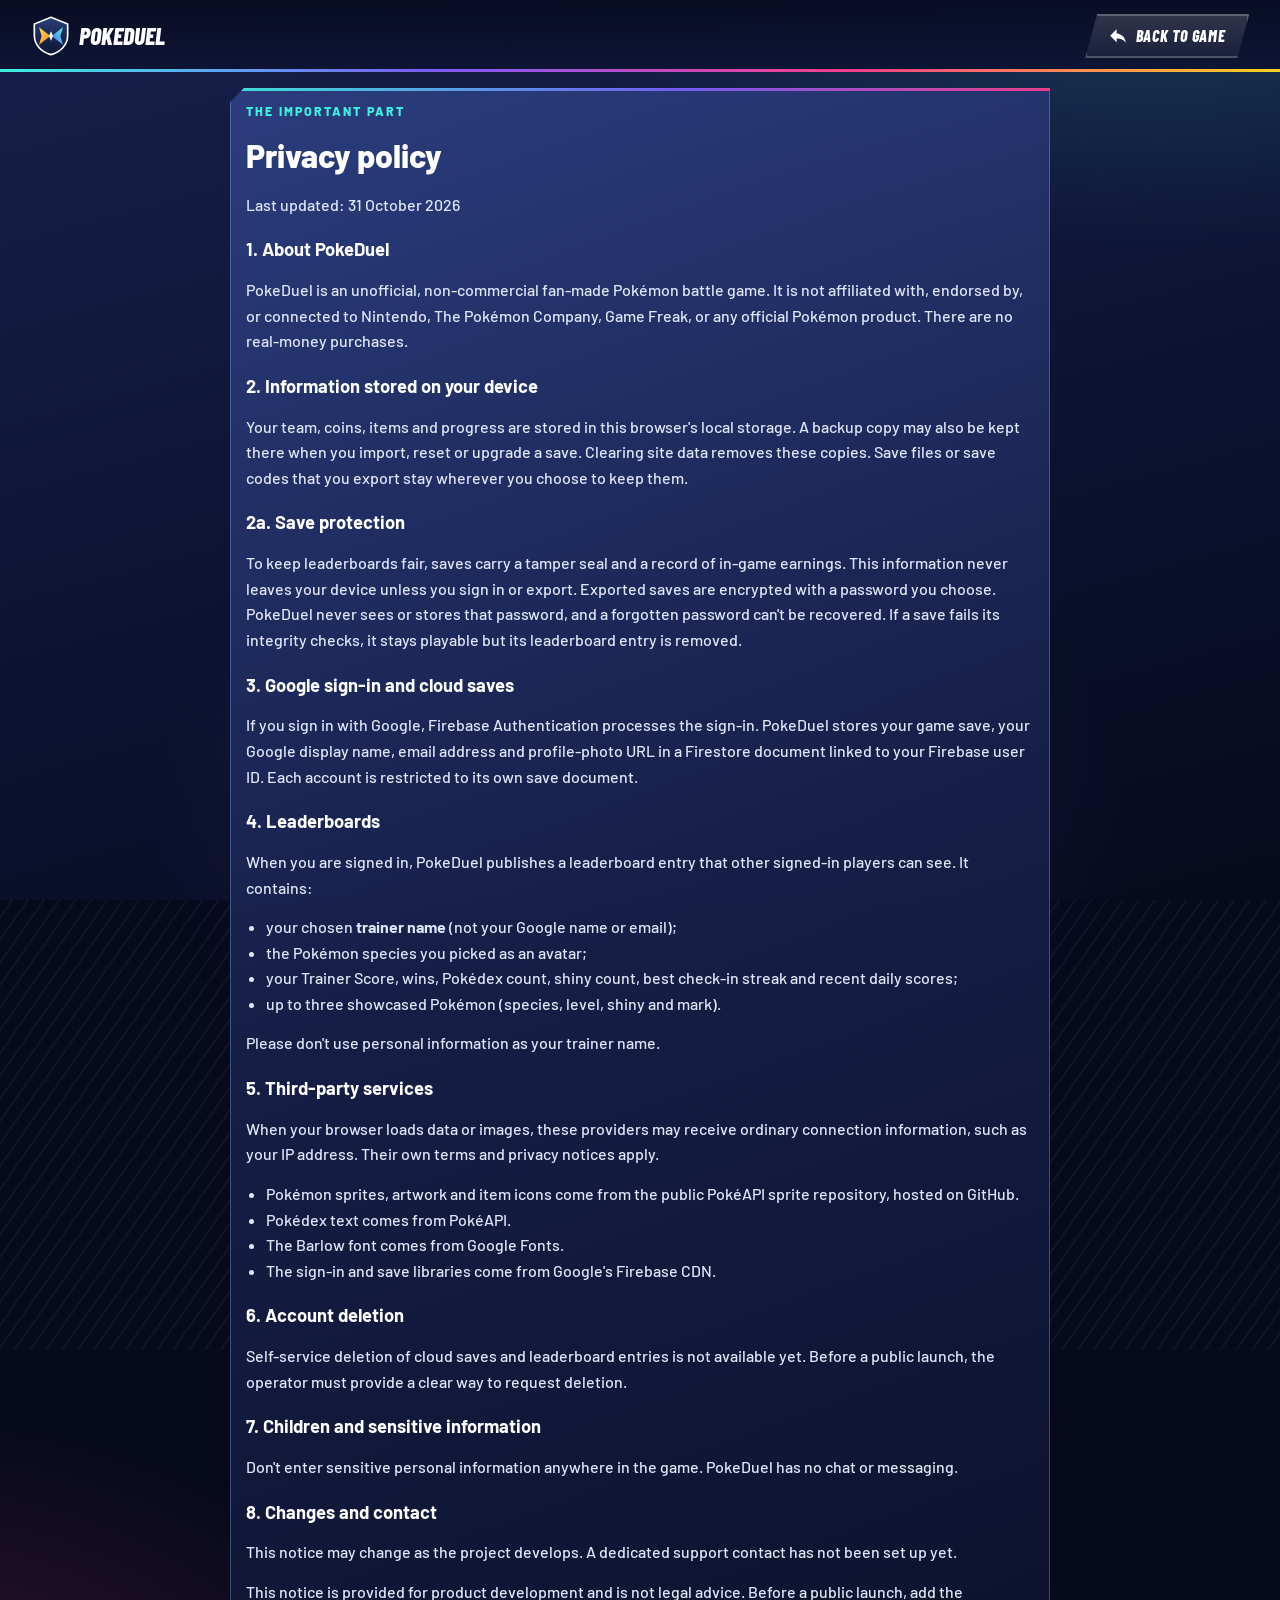
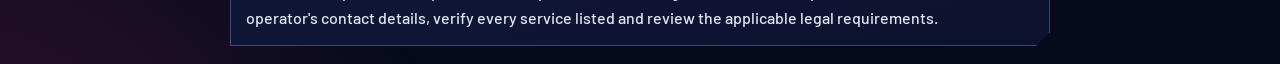
==== commit 58099b2f: "Arcade redesign, daily-game home, save protection and arena art UI - Angular arcade design system: c" ====
--- a/privacy.html
+++ b/privacy.html
@@ -7,12 +7,12 @@
 <meta name="description" content="How PokeDuel handles save data, accounts, leaderboards and third-party assets.">
 <link rel="preconnect" href="https://fonts.googleapis.com">
 <link rel="preconnect" href="https://fonts.gstatic.com" crossorigin>
-<link href="https://fonts.googleapis.com/css2?family=Barlow:ital,wght@0,500;0,600;0,700;0,800;1,700&display=swap" rel="stylesheet">
+<link href="https://fonts.googleapis.com/css2?family=Barlow:wght@500;600;700;800&family=Barlow+Condensed:ital,wght@1,700;1,800&display=swap" rel="stylesheet">
 <link rel="stylesheet" href="styles.css">
 <style>.legal{max-width:820px;margin:0 auto;display:grid;gap:14px}.legal h2{font-size:1.15rem;margin-top:6px}.legal p,.legal li{color:#dfe6f7;line-height:1.6}.legal ul{margin:0;padding-left:20px}</style>
 </head>
 <body>
-<header class="hud"><a class="btn ghost" href="/">← Back to game</a></header>
+<header class="hud"><a class="hud-logo" href="/"><img src="assets/logo.svg" alt=""><span>PokeDuel</span></a><a class="btn ghost" href="/" style="margin-left:auto"><svg class="ic" aria-hidden="true"><use href="assets/icons.svg#i-back"/></svg>Back to game</a></header>
 <main>
 <article class="legal card">
 <div class="eyebrow">The important part</div>
@@ -20,6 +20,7 @@
 <p class="muted">Last updated: 31 October 2026</p>
 <h2>1. About PokeDuel</h2><p>PokeDuel is an unofficial, non-commercial fan-made Pokémon battle game. It is not affiliated with, endorsed by, or connected to Nintendo, The Pokémon Company, Game Freak, or any official Pokémon product. There are no real-money purchases.</p>
 <h2>2. Information stored on your device</h2><p>Your team, coins, items and progress are stored in this browser's local storage. A backup copy may also be kept there when you import, reset or upgrade a save. Clearing site data removes these copies. Save files or save codes that you export stay wherever you choose to keep them.</p>
+<h2>2a. Save protection</h2><p>To keep leaderboards fair, saves carry a tamper seal and a record of in-game earnings. This information never leaves your device unless you sign in or export. Exported saves are encrypted with a password you choose. PokeDuel never sees or stores that password, and a forgotten password can't be recovered. If a save fails its integrity checks, it stays playable but its leaderboard entry is removed.</p>
 <h2>3. Google sign-in and cloud saves</h2><p>If you sign in with Google, Firebase Authentication processes the sign-in. PokeDuel stores your game save, your Google display name, email address and profile-photo URL in a Firestore document linked to your Firebase user ID. Each account is restricted to its own save document.</p>
 <h2>4. Leaderboards</h2><p>When you are signed in, PokeDuel publishes a leaderboard entry that other signed-in players can see. It contains:</p>
 <ul><li>your chosen <b>trainer name</b> (not your Google name or email);</li><li>the Pokémon species you picked as an avatar;</li><li>your Trainer Score, wins, Pokédex count, shiny count, best check-in streak and recent daily scores;</li><li>up to three showcased Pokémon (species, level, shiny and mark).</li></ul><p>Please don't use personal information as your trainer name.</p>
--- a/styles.css
+++ b/styles.css
@@ -1,507 +1,707 @@
-/* PokeDuel — design system inspired by the clarity of modern Pokémon menus
-   (navy translucent panels, yellow selection, lime cursor, teal boxes, orange bag).
-   Original CSS only: no copied UI art. Background images are optional assets
-   (see ASSET_REQUESTS.md) layered over gradient fallbacks. */
+/* PokeDuel — "arcade" design system.
+   Sharp chamfered panels, parallelogram buttons, layered gradients and stripe
+   textures for depth, condensed italic display type. Original CSS + the SVG
+   icon set in assets/icons.svg. Background art is optional (assets/manifest.json). */
 :root{
-  --ink:#0d1530; --ink-2:#14203d; --panel:rgba(16,26,52,.86); --panel-2:rgba(28,42,78,.92); --panel-solid:#1a2747;
-  --line:rgba(255,255,255,.13); --text:#fff; --muted:#b9c4de; --dim:#8090b3;
-  --yellow:#f6d417; --yellow-2:#ffe45c; --yellow-ink:#1d1d0d; --lime:#d8f53a; --cyan:#3be2d2;
-  --orange:#f46c1c; --orange-2:#ff8a2b; --orange-dk:#c84e0c;
-  --teal-1:#38dfcd; --teal-2:#18a7d0; --teal-cell:rgba(16,92,104,.55); --teal-line:rgba(255,255,255,.25);
-  --red:#e8423b; --violet:#6c4bd8; --green:#2bc46a;
-  --hp-hi:#4ee44a; --hp-mid:#f7c600; --hp-lo:#f2463c;
-  --radius:14px; --radius-sm:9px; --shadow:0 10px 30px rgba(3,8,25,.45);
+  --bg-0:#060a1c; --bg-1:#0d1434; --bg-2:#17204a;
+  --panel:linear-gradient(160deg,rgba(44,62,128,.96) 0%,rgba(22,31,72,.97) 52%,rgba(13,18,46,.98) 100%);
+  --panel-2:linear-gradient(160deg,rgba(58,80,156,.9),rgba(30,42,94,.92));
+  --panel-flat:#16204a; --edge:rgba(150,185,255,.32); --edge-hi:rgba(190,215,255,.6);
+  --text:#fff; --muted:#c9d3f0; --dim:#a3b0d6;
+  --hot:#ffd21f; --hot-2:#ff9a1a; --hot-ink:#1d1400;
+  --cyan:#3ef0e0; --blue:#3b7bff; --violet:#7a5cff; --magenta:#ff3d8b; --red:#ff4141; --green:#2fd36b;
+  --lime:#d4ff3a;
+  --hp-hi:#47f05a; --hp-mid:#ffc21a; --hp-lo:#ff3b3b;
+  --c:14px; --c-sm:8px;
+  --shadow:0 14px 34px rgba(0,0,8,.55);
   --font:"Barlow",system-ui,-apple-system,"Segoe UI",sans-serif;
-  --home-bg:none; --arena-bg:none;
+  --display:"Barlow Condensed","Barlow",system-ui,sans-serif;
+  --hud-h:72px; --home-bg:none;
   --t-normal:#9fa19f; --t-fire:#e62829; --t-water:#2980ef; --t-electric:#fac000; --t-grass:#3fa129; --t-ice:#3dcef3; --t-fighting:#ff8000; --t-poison:#9141cb; --t-ground:#915121;
   --t-flying:#81b9ef; --t-psychic:#ef4179; --t-bug:#91a119; --t-rock:#afa981; --t-ghost:#704170; --t-dragon:#5060e1; --t-dark:#624d4e; --t-steel:#60a1b8; --t-fairy:#ef70ef; --t-unknown:#68a090;
+  --stripes:repeating-linear-gradient(-55deg,rgba(255,255,255,.045) 0 2px,transparent 2px 13px);
 }
 *{box-sizing:border-box}
-html{-webkit-text-size-adjust:100%}
-body{margin:0;min-height:100vh;color:var(--text);font:500 16px/1.4 var(--font);background:
-  radial-gradient(1200px 600px at 85% -10%,rgba(59,226,210,.18),transparent 60%),
-  radial-gradient(900px 600px at -10% 110%,rgba(108,75,216,.25),transparent 60%),
+html{-webkit-text-size-adjust:100%;background:var(--bg-0)}
+body{margin:0;min-height:100vh;min-height:100dvh;color:var(--text);font:500 16px/1.4 var(--font);overflow-x:hidden;background:
+  radial-gradient(1100px 620px at 92% -8%,rgba(62,240,224,.20),transparent 62%),
+  radial-gradient(900px 640px at -8% 108%,rgba(255,61,139,.20),transparent 62%),
+  radial-gradient(700px 500px at 50% 50%,rgba(122,92,255,.16),transparent 70%),
   var(--home-bg) center/cover no-repeat fixed,
-  linear-gradient(160deg,#1b2b55 0%,#101a36 55%,#0b1228 100%) fixed;overflow-x:hidden}
+  linear-gradient(165deg,var(--bg-2) 0%,var(--bg-1) 50%,var(--bg-0) 100%) fixed}
+body::before{content:"";position:fixed;inset:-50%;z-index:-1;pointer-events:none;background:var(--stripes);animation:drift 60s linear infinite}
+@keyframes drift{to{transform:translate(260px,-180px)}}
 button,input,select,textarea{font:inherit;color:inherit}
 button{cursor:pointer}
-button:disabled{cursor:not-allowed;opacity:.5}
+button:disabled{cursor:not-allowed;opacity:.5;filter:saturate(.4)}
 img{max-width:100%}
-a{color:var(--yellow-2)}
+a{color:var(--hot)}
 h1,h2,h3,p{margin:0}
-kbd{display:inline-grid;place-items:center;min-width:1.5em;height:1.5em;padding:0 .35em;border-radius:50%;background:#fff;color:var(--ink);font:700 .72rem/1 var(--font)}
-:focus-visible{outline:3px solid var(--lime);outline-offset:2px}
 .hidden,[hidden]{display:none!important}
 .muted{color:var(--muted)}
-.eyebrow{font-weight:700;font-size:.78rem;letter-spacing:.12em;text-transform:uppercase;color:var(--cyan)}
-.tag{display:inline-flex;align-items:center;gap:6px;padding:3px 10px;border-radius:99px;background:rgba(255,255,255,.1);font-size:.78rem;font-weight:700;color:var(--muted)}
+.ic{width:1.15em;height:1.15em;flex:0 0 auto;vertical-align:-.18em;fill:currentColor}
+.display{font-family:var(--display);font-style:italic;font-weight:800;text-transform:uppercase;letter-spacing:.02em}
+.eyebrow{font:800 .78rem/1.2 var(--font);letter-spacing:.16em;text-transform:uppercase;color:var(--cyan)}
+.tag{display:inline-flex;align-items:center;gap:6px;padding:3px 12px;background:rgba(255,255,255,.12);font:800 .78rem/1.3 var(--font);color:#fff;clip-path:polygon(6px 0,100% 0,calc(100% - 6px) 100%,0 100%)}
+.tag.hot{background:linear-gradient(90deg,var(--hot),var(--hot-2));color:var(--hot-ink)}
+.tag.cyan{background:linear-gradient(90deg,#3ef0e0,#2aa7ff);color:#04202a}
+.tag.pink{background:linear-gradient(90deg,#ff7ad9,#a67cff);color:#fff}
+:focus-visible{outline:3px solid var(--lime);outline-offset:2px}
+
+/* ---------- Angular primitives ---------- */
+.cut{clip-path:polygon(var(--c) 0,100% 0,100% calc(100% - var(--c)),calc(100% - var(--c)) 100%,0 100%,0 var(--c))}
+.panel,.card{position:relative;padding:16px;background:var(--panel);box-shadow:inset 0 0 0 1px var(--edge),var(--shadow);clip-path:polygon(var(--c) 0,100% 0,100% calc(100% - var(--c)),calc(100% - var(--c)) 100%,0 100%,0 var(--c))}
+.panel::before,.card::before{content:"";position:absolute;inset:0 0 auto 0;height:3px;background:linear-gradient(90deg,var(--cyan),var(--violet) 55%,var(--magenta));opacity:.9}
+.panel-title,.section-title h2{font-family:var(--display);font-style:italic;font-weight:800;text-transform:uppercase;letter-spacing:.03em}
+.panel-title{display:flex;align-items:baseline;justify-content:space-between;gap:8px;padding:2px 4px 12px;font-size:1.45rem}
+.panel-title small{font:800 .85rem var(--font);font-style:normal;color:var(--muted)}
+.section-title{display:flex;align-items:center;justify-content:space-between;gap:10px;margin-bottom:12px}
+.section-title h2{font-size:1.5rem}
+
+/* ---------- Buttons ---------- */
+.btn{position:relative;display:inline-flex;align-items:center;justify-content:center;gap:8px;min-height:44px;padding:9px 24px;border:0;overflow:hidden;
+  font:800 1rem/1 var(--display);font-style:italic;text-transform:uppercase;letter-spacing:.04em;text-decoration:none;color:#fff;
+  background:linear-gradient(180deg,rgba(255,255,255,.2),rgba(255,255,255,.06));box-shadow:inset 0 0 0 2px rgba(255,255,255,.22);
+  clip-path:polygon(12px 0,100% 0,calc(100% - 12px) 100%,0 100%);transition:transform .12s,filter .12s}
+.btn::after{content:"";position:absolute;inset:0;background:linear-gradient(100deg,transparent 30%,rgba(255,255,255,.45) 48%,transparent 66%);transform:translateX(-120%);transition:transform .5s}
+.btn:hover:not(:disabled)::after{transform:translateX(120%)}
+.btn:hover:not(:disabled){transform:translateY(-1px);filter:brightness(1.08)}
+.btn:active:not(:disabled){transform:translateY(1px)}
+.btn:focus-visible{outline:0;box-shadow:inset 0 0 0 3px var(--lime)}
+.btn.primary{color:var(--hot-ink);background:linear-gradient(180deg,#fff27a 0%,var(--hot) 45%,var(--hot-2) 100%);box-shadow:inset 0 -3px 0 rgba(120,60,0,.35)}
+.btn.primary:focus-visible{box-shadow:inset 0 0 0 3px #0d1434}
+.btn.ghost{background:linear-gradient(180deg,rgba(255,255,255,.16),rgba(255,255,255,.05))}
+.btn.danger{background:linear-gradient(180deg,#ff6a5a,#d4202e)}
+.btn.teal{color:#04202a;background:linear-gradient(180deg,#8ffff3,#3ef0e0 50%,#1bb7d6)}
+.btn.big{min-height:56px;padding:14px 38px;font-size:1.3rem}
+.btn.small{min-height:36px;padding:7px 16px;font-size:.88rem}
+.btn.full{width:100%}
+.row-btns{display:flex;flex-wrap:wrap;gap:10px;margin-top:14px}
+.file-btn{cursor:pointer}
+.icon-btn{display:grid;place-items:center;width:42px;height:42px;border:0;color:#fff;background:linear-gradient(180deg,rgba(255,255,255,.22),rgba(255,255,255,.08));clip-path:polygon(8px 0,100% 0,100% calc(100% - 8px),calc(100% - 8px) 100%,0 100%,0 8px);transition:filter .12s,transform .12s}
+.icon-btn:hover:not(:disabled){filter:brightness(1.25);transform:scale(1.05)}
+.icon-btn .ic{width:22px;height:22px}
+.icon-btn.light{background:#fff;color:#0d1434}
+
+/* ---------- Fields ---------- */
+.field{display:grid;gap:6px;font-weight:800;font-size:.85rem;color:var(--muted);text-transform:uppercase;letter-spacing:.06em}
+input,select,textarea{min-height:44px;padding:9px 16px;border:0;background:rgba(4,8,26,.72);color:#fff;box-shadow:inset 0 0 0 2px rgba(150,185,255,.35);clip-path:polygon(8px 0,100% 0,100% calc(100% - 8px),calc(100% - 8px) 100%,0 100%,0 8px)}
+input::placeholder,textarea::placeholder{color:#97a5cc}
+input:focus,select:focus,textarea:focus{outline:0;box-shadow:inset 0 0 0 2px var(--lime)}
+select{appearance:none;-webkit-appearance:none;padding-right:48px;font-weight:700;cursor:pointer;
+  background:url("data:image/svg+xml,%3Csvg xmlns='http://www.w3.org/2000/svg' viewBox='0 0 24 24'%3E%3Cpath d='M5 8l7 8 7-8z' fill='%23ffd21f'/%3E%3C/svg%3E") right 18px center/14px no-repeat,rgba(4,8,26,.72)}
+select option{background:#0d1434;color:#fff}
+textarea{width:100%;min-height:120px;font:500 .82rem/1.4 ui-monospace,monospace}
+
+/* ---------- Type chips / gender ---------- */
+.types{display:inline-flex;gap:6px;flex-wrap:wrap;align-items:center}
+.type-img{height:24px;width:auto;display:block}
+.type{display:inline-flex;align-items:center;padding:3px 12px;background:var(--tc,#888);color:#fff;font:800 .76rem/1.2 var(--font);letter-spacing:.06em;text-transform:uppercase;text-shadow:0 1px 2px rgba(0,0,0,.5);clip-path:polygon(6px 0,100% 0,calc(100% - 6px) 100%,0 100%)}
+.t-normal{--tc:var(--t-normal)}.t-fire{--tc:var(--t-fire)}.t-water{--tc:var(--t-water)}.t-electric{--tc:var(--t-electric)}.t-grass{--tc:var(--t-grass)}.t-ice{--tc:var(--t-ice)}.t-fighting{--tc:var(--t-fighting)}.t-poison{--tc:var(--t-poison)}.t-ground{--tc:var(--t-ground)}.t-flying{--tc:var(--t-flying)}.t-psychic{--tc:var(--t-psychic)}.t-bug{--tc:var(--t-bug)}.t-rock{--tc:var(--t-rock)}.t-ghost{--tc:var(--t-ghost)}.t-dragon{--tc:var(--t-dragon)}.t-dark{--tc:var(--t-dark)}.t-steel{--tc:var(--t-steel)}.t-fairy{--tc:var(--t-fairy)}.t-unknown{--tc:var(--t-unknown)}
+.gbadge{display:inline-grid;place-items:center;width:20px;height:20px;border-radius:50%;flex:0 0 20px;vertical-align:middle;box-shadow:0 0 0 2px rgba(255,255,255,.85)}
+.gbadge .ic{width:13px;height:13px;color:#fff;vertical-align:0}
+.gbadge.m{background:#2f7bff}.gbadge.f{background:#ff4f8b}
+.shiny-ic{color:#ffd84a;filter:drop-shadow(0 0 4px rgba(255,216,74,.8))}
+
+/* ---------- HP / XP ---------- */
+.hp{display:flex;align-items:center;gap:6px}
+.hp-label{font:800 .7rem/1 var(--display);font-style:italic;padding:2px 6px;background:var(--hot);color:var(--hot-ink);clip-path:polygon(4px 0,100% 0,calc(100% - 4px) 100%,0 100%)}
+.hp-bar{position:relative;flex:1;height:10px;background:#0a0f24;box-shadow:inset 0 0 0 2px rgba(0,0,0,.6);overflow:hidden;clip-path:polygon(4px 0,100% 0,calc(100% - 4px) 100%,0 100%)}
+.hp-bar i{position:absolute;inset:0 auto 0 0;width:100%;background:linear-gradient(180deg,#9dff8f,var(--hp-hi) 55%,#1fb43b);transition:width .6s cubic-bezier(.3,.7,.3,1)}
+.hp-bar i.mid{background:linear-gradient(180deg,#ffe58a,var(--hp-mid) 55%,#d88a00)}.hp-bar i.lo{background:linear-gradient(180deg,#ff9d9d,var(--hp-lo) 55%,#b0101c)}
+.hp-bar::after{content:"";position:absolute;inset:0;background:repeating-linear-gradient(90deg,transparent 0 9.5%,rgba(0,0,0,.35) 9.5% 10%)}
+.xp-bar{height:6px;background:rgba(255,255,255,.14);overflow:hidden}
+.xp-bar i{display:block;height:100%;background:linear-gradient(90deg,#3b7bff,#7ef0ff);transition:width .8s}
+.status-chip{display:inline-block;padding:2px 8px;font:800 .7rem/1.2 var(--font);letter-spacing:.06em;color:#fff;clip-path:polygon(4px 0,100% 0,calc(100% - 4px) 100%,0 100%)}
+.st-brn{background:#e2622b}.st-par{background:#c9a400;color:#1d1400}.st-psn,.st-tox{background:#a447c4}.st-slp{background:#7d8396}.st-frz{background:#2fa8db}
 
 /* ---------- Boot ---------- */
-.boot-screen{position:fixed;inset:0;display:grid;place-items:center;z-index:50;background:linear-gradient(160deg,#1b2b55,#0b1228)}
+.boot-screen{position:fixed;inset:0;display:grid;place-items:center;z-index:50;background:radial-gradient(circle at 50% 40%,#22306a,#060a1c 70%)}
 body:not(.booting) .boot-screen{display:none}
-.boot-card{display:grid;justify-items:center;gap:14px;text-align:center;padding:24px}
-.logo-mark{width:72px;height:72px;border-radius:50%;background:linear-gradient(#e8423b 0 46%,#141414 46% 54%,#f4f4f4 54%);position:relative;box-shadow:0 0 0 4px #141414,var(--shadow)}
-.logo-mark span{position:absolute;inset:50% auto auto 50%;width:22px;height:22px;transform:translate(-50%,-50%);border-radius:50%;background:#fff;box-shadow:0 0 0 4px #141414}
-.logo-type{font-size:2.4rem;font-weight:800;font-style:italic;letter-spacing:.02em}
-.boot-bar{width:220px;height:8px;border-radius:9px;background:rgba(255,255,255,.12);overflow:hidden}
+.boot-card{display:grid;justify-items:center;gap:16px;text-align:center;padding:24px}
+.boot-card img{width:110px;height:110px;animation:pulse 1.6s ease-in-out infinite}
+@keyframes pulse{50%{transform:scale(1.06);filter:drop-shadow(0 0 18px rgba(62,240,224,.6))}}
+.logo-type{font:800 3rem/1 var(--display);font-style:italic;letter-spacing:.02em;text-transform:uppercase;background:linear-gradient(180deg,#fff,#bfe9ff);-webkit-background-clip:text;background-clip:text;color:transparent}
+.boot-bar{width:240px;height:8px;background:rgba(255,255,255,.12);overflow:hidden;clip-path:polygon(4px 0,100% 0,calc(100% - 4px) 100%,0 100%)}
 .boot-bar i{display:block;height:100%;width:5%;background:linear-gradient(90deg,var(--lime),var(--cyan));transition:width .3s}
 
 /* ---------- HUD ---------- */
-.hud{position:sticky;top:0;z-index:20;display:flex;align-items:center;gap:14px;padding:10px clamp(12px,3vw,28px);background:linear-gradient(180deg,rgba(10,17,38,.95),rgba(10,17,38,.75));backdrop-filter:blur(8px);border-bottom:1px solid var(--line)}
-.hud[hidden]{display:none}
-.hud-trainer{display:flex;align-items:center;gap:10px;padding:4px 14px 4px 4px;border:0;border-radius:99px;background:var(--panel-2);text-align:left}
-.hud-trainer img{width:40px;height:40px;border-radius:50%;background:rgba(255,255,255,.1);object-fit:contain}
-.hud-trainer b{display:block;font-size:.98rem;line-height:1.1}
-.hud-trainer small{color:var(--muted);font-size:.74rem;font-weight:700}
-.hud-nav{display:flex;flex:1;justify-content:center;gap:4px;flex-wrap:wrap}
-.hud-link{padding:8px 14px;border:0;border-radius:99px;background:transparent;color:var(--muted);font-weight:700;font-size:.92rem}
-.hud-link:hover{color:#fff;background:rgba(255,255,255,.08)}
-.hud-link.active{background:var(--yellow);color:var(--yellow-ink)}
+.hud{position:sticky;top:0;z-index:20;display:flex;align-items:center;gap:16px;height:var(--hud-h);padding:0 clamp(12px,2.4vw,32px);background:linear-gradient(180deg,rgba(8,12,34,.97),rgba(14,20,52,.92));backdrop-filter:blur(10px)}
+.hud::after{content:"";position:absolute;inset:auto 0 0 0;height:3px;background:linear-gradient(90deg,var(--cyan),var(--violet),var(--magenta),var(--hot))}
+.hud-logo{display:flex;align-items:center;gap:8px;text-decoration:none;color:#fff}
+.hud-logo img{width:40px;height:40px}
+.hud-logo span{font:800 1.5rem/1 var(--display);font-style:italic;text-transform:uppercase}
+.hud-trainer{display:flex;align-items:center;gap:10px;padding:5px 18px 5px 6px;border:0;background:var(--panel-2);text-align:left;clip-path:polygon(0 0,100% 0,calc(100% - 12px) 100%,0 100%)}
+.hud-trainer img{width:40px;height:40px;object-fit:contain;background:rgba(0,0,0,.25);clip-path:polygon(6px 0,100% 0,100% calc(100% - 6px),calc(100% - 6px) 100%,0 100%,0 6px)}
+.hud-trainer b{display:block;font:800 1.05rem/1.1 var(--display);font-style:italic;text-transform:uppercase}
+.hud-trainer small{color:var(--cyan);font-size:.76rem;font-weight:800;text-transform:uppercase;letter-spacing:.08em}
+.hud-nav{display:flex;flex:1;justify-content:center;gap:2px}
+.hud-link{padding:10px 18px;border:0;background:transparent;color:var(--muted);font:800 1.05rem/1 var(--display);font-style:italic;text-transform:uppercase;letter-spacing:.04em;clip-path:polygon(10px 0,100% 0,calc(100% - 10px) 100%,0 100%);transition:background .12s,color .12s}
+.hud-link:hover{color:#fff;background:rgba(255,255,255,.1)}
+.hud-link.active{color:var(--hot-ink);background:linear-gradient(180deg,#fff27a,var(--hot) 50%,var(--hot-2))}
 .hud-wallet{display:flex;gap:8px}
-.pill{display:inline-flex;align-items:center;gap:6px;padding:6px 12px;border-radius:99px;background:var(--panel-2);font-weight:800;font-size:.95rem;white-space:nowrap}
-.ico-coin,.ico-star{display:inline-block;width:18px;height:18px;border-radius:50%;background:radial-gradient(circle at 35% 30%,#fff6b0,#f5c400 45%,#c98a00);box-shadow:inset 0 0 0 2px rgba(0,0,0,.15)}
-.ico-star{border-radius:3px;clip-path:polygon(50% 0,61% 35%,98% 35%,68% 57%,79% 91%,50% 70%,21% 91%,32% 57%,2% 35%,39% 35%);background:linear-gradient(#ffe45c,#f6a417)}
-main{width:min(1320px,100%);margin:0 auto;padding:18px clamp(12px,3vw,28px) 40px}
+.pill{display:inline-flex;align-items:center;gap:8px;padding:8px 18px 8px 14px;background:rgba(0,0,0,.35);box-shadow:inset 0 0 0 1px var(--edge);font:800 1.05rem/1 var(--display);font-style:italic;white-space:nowrap;clip-path:polygon(8px 0,100% 0,calc(100% - 8px) 100%,0 100%)}
+.pill .ic{width:22px;height:22px}
+main{width:100%;max-width:1760px;margin:0 auto;padding:16px clamp(12px,2.4vw,32px) 18px}
 .screen{display:none}
-.screen.active{display:block;animation:screenIn .28s ease-out}
-@keyframes screenIn{from{opacity:0;transform:translateY(8px)}to{opacity:1;transform:none}}
-.site-foot{display:flex;flex-wrap:wrap;gap:6px 18px;justify-content:space-between;padding:16px clamp(12px,3vw,28px) 28px;color:var(--dim);font-size:.8rem}
-.site-foot[hidden]{display:none}
-
-/* ---------- Buttons / fields ---------- */
-.btn{display:inline-flex;align-items:center;justify-content:center;gap:8px;min-height:42px;padding:9px 18px;border:0;border-radius:99px;background:rgba(255,255,255,.12);color:#fff;font-weight:800;font-size:.95rem;text-decoration:none;transition:transform .12s,background .12s,box-shadow .12s}
-.btn:hover:not(:disabled){transform:translateY(-1px)}
-.btn.primary{background:var(--yellow);color:var(--yellow-ink);box-shadow:0 4px 0 #b99c00}
-.btn.primary:hover:not(:disabled){background:var(--yellow-2)}
-.btn.ghost{background:rgba(255,255,255,.1);box-shadow:inset 0 0 0 2px rgba(255,255,255,.18)}
-.btn.danger{background:var(--red)}
-.btn.teal{background:linear-gradient(90deg,var(--teal-1),var(--teal-2));color:#06253a}
-.btn.big{min-height:52px;padding:12px 30px;font-size:1.08rem}
-.btn.small{min-height:34px;padding:6px 12px;font-size:.85rem}
-.btn.full{width:100%}
-.row-btns{display:flex;flex-wrap:wrap;gap:10px;margin-top:12px}
-.file-btn{cursor:pointer}
-.field{display:grid;gap:4px;font-weight:700;font-size:.85rem;color:var(--muted)}
-input,select,textarea{min-height:42px;padding:8px 14px;border:2px solid rgba(255,255,255,.16);border-radius:99px;background:rgba(5,10,28,.55);color:#fff}
-textarea{border-radius:var(--radius-sm);width:100%;min-height:110px;font:500 .8rem/1.4 ui-monospace,monospace}
-input:focus,select:focus,textarea:focus{border-color:var(--lime);outline:0}
-select option{background:var(--ink)}
-.card{padding:16px;border-radius:var(--radius);background:var(--panel);border:1px solid var(--line);box-shadow:var(--shadow)}
-.section-title{display:flex;align-items:center;justify-content:space-between;gap:10px;margin-bottom:12px}
-.section-title h2{font-size:1.2rem;font-weight:800}
-.panel-title{display:flex;align-items:baseline;justify-content:space-between;padding:4px 6px 10px;font-weight:800;font-size:1.15rem;letter-spacing:.02em;text-transform:uppercase}
-.panel-title small{font-size:.8rem;color:var(--muted)}
-
-/* ---------- Type chips ---------- */
-.types{display:flex;gap:6px;flex-wrap:wrap}
-.type{display:inline-flex;align-items:center;gap:5px;padding:2px 10px 2px 3px;border-radius:99px;background:var(--tc,#888);color:#fff;font-weight:800;font-size:.74rem;letter-spacing:.04em;text-transform:uppercase;text-shadow:0 1px 1px rgba(0,0,0,.35)}
-.type::before{content:"";width:16px;height:16px;border-radius:50%;background:rgba(255,255,255,.9);box-shadow:inset 0 0 0 4px var(--tc,#888)}
-.type-img{height:22px;width:auto;vertical-align:middle}
-.t-normal{--tc:var(--t-normal)}.t-fire{--tc:var(--t-fire)}.t-water{--tc:var(--t-water)}.t-electric{--tc:var(--t-electric)}.t-grass{--tc:var(--t-grass)}.t-ice{--tc:var(--t-ice)}.t-fighting{--tc:var(--t-fighting)}.t-poison{--tc:var(--t-poison)}.t-ground{--tc:var(--t-ground)}.t-flying{--tc:var(--t-flying)}.t-psychic{--tc:var(--t-psychic)}.t-bug{--tc:var(--t-bug)}.t-rock{--tc:var(--t-rock)}.t-ghost{--tc:var(--t-ghost)}.t-dragon{--tc:var(--t-dragon)}.t-dark{--tc:var(--t-dark)}.t-steel{--tc:var(--t-steel)}.t-fairy{--tc:var(--t-fairy)}.t-unknown{--tc:var(--t-unknown)}
-
-/* ---------- HP / XP bars ---------- */
-.hp{display:flex;align-items:center;gap:6px}
-.hp-label{font:800 .66rem/1 var(--font);color:var(--yellow);letter-spacing:.06em}
-.hp-bar{position:relative;flex:1;height:10px;border-radius:9px;background:#1b2338;box-shadow:inset 0 0 0 2px rgba(0,0,0,.35);overflow:hidden}
-.hp-bar i{position:absolute;inset:0 auto 0 0;width:100%;border-radius:9px;background:var(--hp-hi);transition:width .6s cubic-bezier(.3,.7,.3,1),background .3s}
-.hp-bar i.mid{background:var(--hp-mid)}.hp-bar i.lo{background:var(--hp-lo)}
-.xp-bar{height:5px;border-radius:9px;background:rgba(255,255,255,.12);overflow:hidden}
-.xp-bar i{display:block;height:100%;background:linear-gradient(90deg,#4fb5ff,#6be3ff);transition:width .8s}
-.status-chip{display:inline-block;padding:1px 7px;border-radius:5px;font:800 .66rem/1.3 var(--font);letter-spacing:.06em;color:#fff}
-.st-brn{background:#e2622b}.st-par{background:#d4b10b}.st-psn,.st-tox{background:#a447c4}.st-slp{background:#8a8f9e}.st-frz{background:#43b7e8}
-
-/* ---------- Starter ---------- */
-.screen-starter{max-width:1100px;margin:0 auto}
-.starter-head{text-align:center;display:grid;gap:8px;margin:10px 0 18px}
-.starter-head h1{font-size:clamp(1.8rem,4.5vw,2.8rem);font-weight:800;font-style:italic}
-.starter-head p{color:var(--muted);max-width:620px;margin:0 auto}
-.gen-tabs{display:flex;gap:6px;overflow-x:auto;padding:4px 2px 10px;scrollbar-width:thin}
-.gen-tab{flex:0 0 auto;display:grid;gap:0;min-width:84px;padding:8px 12px;border:0;border-radius:12px;background:var(--panel-2);text-align:center;font-weight:800}
-.gen-tab small{color:var(--muted);font-size:.72rem;font-weight:700}
-.gen-tab.active{background:var(--yellow);color:var(--yellow-ink)}
-.gen-tab.active small{color:#5d5420}
-.starter-stage{display:grid;grid-template-columns:1fr 320px;gap:18px;align-items:stretch}
-.starter-grid{display:grid;grid-template-columns:repeat(3,minmax(0,1fr));gap:14px;min-height:300px;align-items:start}
-.starter-card{position:relative;display:grid;justify-items:center;align-content:start;gap:6px;padding:14px 10px 16px;border:3px solid transparent;border-radius:20px;background:linear-gradient(180deg,rgba(255,255,255,.1),rgba(255,255,255,.03)),var(--panel);text-align:center;transition:transform .15s,border-color .15s}
-.starter-card:hover{transform:translateY(-3px)}
-.starter-card.selected{border-color:var(--yellow);box-shadow:0 0 0 4px rgba(246,212,23,.25),var(--shadow)}
-.starter-card img{width:100%;max-width:190px;aspect-ratio:1;object-fit:contain;filter:drop-shadow(0 10px 12px rgba(0,0,0,.35))}
-.starter-card .no{position:absolute;top:10px;left:14px;color:var(--muted);font-weight:800;font-size:.8rem}
-.starter-card b{font-size:1.25rem}
-.starter-summary{padding:18px;border-radius:20px;background:var(--panel);border:1px solid var(--line);display:grid;align-content:start;gap:10px}
-.starter-summary img{width:140px;height:140px;object-fit:contain;justify-self:center}
-.starter-footer{display:flex;flex-wrap:wrap;gap:14px;align-items:end;justify-content:center;margin-top:20px}
-.loading,.empty{display:grid;place-items:center;gap:10px;min-height:160px;padding:20px;border-radius:var(--radius);background:rgba(255,255,255,.04);color:var(--muted);text-align:center;grid-column:1/-1}
-.spinner{width:34px;height:34px;border-radius:50%;border:4px solid rgba(255,255,255,.15);border-top-color:var(--lime);animation:spin .8s linear infinite}
+.screen.active{display:block;animation:screenIn .3s ease-out}
+@keyframes screenIn{from{opacity:0;transform:translateY(10px) skewX(-1deg)}to{opacity:1;transform:none}}
+.site-foot{display:flex;flex-wrap:wrap;gap:4px 18px;justify-content:space-between;padding:6px clamp(12px,2.4vw,32px) 14px;color:var(--dim);font-size:.8rem}
+.site-foot a{color:var(--muted)}
+.fill{height:calc(100dvh - var(--hud-h) - 70px);min-height:560px}
+
+/* ---------- Generic screen chrome ---------- */
+.tabbar{position:relative;display:flex;align-items:center;gap:16px;margin-bottom:14px;padding:8px 40px 8px 8px;background:var(--bar,linear-gradient(90deg,#0d3e5c,#14708a));clip-path:polygon(0 0,100% 0,calc(100% - 26px) 100%,0 100%);box-shadow:var(--shadow)}
+.tabbar .tab-on{font:800 1.5rem/1 var(--display);font-style:italic;text-transform:uppercase;letter-spacing:.03em}
+.tabbar .muted{font-weight:700}
+.teal-tabs{--bar:linear-gradient(90deg,#0b3c58,#0f6c86 60%,#18a2b8)}
+.red-tabs{--bar:linear-gradient(90deg,#5a0f1e,#b42234 60%,#ff4d4d)}
+.violet-tabs{--bar:linear-gradient(90deg,#24145e,#4b2fb8 60%,#7a5cff)}
+.loading,.empty{display:grid;place-items:center;gap:10px;min-height:150px;padding:20px;background:rgba(255,255,255,.05);color:var(--muted);text-align:center;grid-column:1/-1}
+.empty b{color:#fff;font-size:1.1rem}
+.spinner{width:36px;height:36px;border:4px solid rgba(255,255,255,.15);border-top-color:var(--lime);border-radius:50%;animation:spin .8s linear infinite}
 @keyframes spin{to{transform:rotate(360deg)}}
 
+/* ---------- Starter stage ---------- */
+.screen-starter.active{position:relative;display:grid;grid-template-rows:auto auto 1fr auto;gap:14px;min-height:calc(100dvh - 34px);isolation:isolate}
+.screen-starter::before{content:"";position:fixed;inset:0;z-index:-1;background:
+  radial-gradient(60% 55% at 50% 52%,color-mix(in srgb,var(--tc,#3b7bff) 55%,transparent),transparent 70%),
+  linear-gradient(180deg,rgba(6,10,28,.2),rgba(6,10,28,.85));transition:background .5s}
+.screen-starter::after{content:"";position:fixed;left:50%;top:52%;width:180vmax;height:180vmax;z-index:-1;transform:translate(-50%,-50%);background:repeating-conic-gradient(from 0deg,rgba(255,255,255,.07) 0 6deg,transparent 6deg 18deg);animation:rays 70s linear infinite;mask:radial-gradient(circle,#000 0,transparent 55%);-webkit-mask:radial-gradient(circle,#000 0,transparent 55%)}
+@keyframes rays{to{transform:translate(-50%,-50%) rotate(360deg)}}
+.st-head{display:flex;align-items:center;justify-content:center;gap:16px;padding-top:6px}
+.st-head img{width:64px;height:64px}
+.st-title{text-align:center}
+.st-title h1{font:800 clamp(2rem,5vw,3.6rem)/1 var(--display);font-style:italic;text-transform:uppercase;letter-spacing:.01em;text-shadow:0 4px 0 rgba(0,0,0,.35)}
+.st-title p{margin-top:6px;color:var(--muted);font-weight:600}
+.gen-bar{display:flex;align-items:center;justify-content:center;gap:10px}
+.gen-tabs{display:flex;gap:4px;overflow-x:auto;padding:4px;scrollbar-width:none}
+.gen-tab{flex:0 0 auto;display:grid;justify-items:center;min-width:86px;padding:8px 14px;border:0;background:rgba(10,16,44,.82);box-shadow:inset 0 0 0 1px var(--edge);clip-path:polygon(10px 0,100% 0,calc(100% - 10px) 100%,0 100%);transition:background .15s}
+.gen-tab b{font:800 1.3rem/1 var(--display);font-style:italic}
+.gen-tab small{color:var(--muted);font-size:.74rem;font-weight:800;text-transform:uppercase;letter-spacing:.06em}
+.gen-tab:hover{background:rgba(40,56,118,.95)}
+.gen-tab.active{background:linear-gradient(180deg,#fff27a,var(--hot) 50%,var(--hot-2));color:var(--hot-ink)}
+.gen-tab.active small{color:#4d3600}
+.st-stage{display:grid;grid-template-columns:repeat(3,minmax(0,1fr));gap:clamp(8px,2vw,28px);align-items:center;max-width:1240px;width:100%;margin:0 auto;min-height:340px}
+.st-mon{position:relative;display:grid;justify-items:center;gap:6px;padding:0 0 10px;border:0;background:none;transition:transform .3s,filter .3s;filter:saturate(.75) brightness(.8)}
+.st-mon:hover{filter:none}
+.st-mon.selected{filter:none;transform:translateY(-10px)}
+.st-mon .art{position:relative;width:min(100%,38vh,380px);aspect-ratio:1;display:grid;place-items:end center}
+.st-mon .art img{position:relative;z-index:1;width:88%;height:88%;object-fit:contain;filter:drop-shadow(0 14px 14px rgba(0,0,0,.45));animation:bob 3.2s ease-in-out infinite}
+.st-mon:nth-child(2) .art img{animation-delay:-1s}.st-mon:nth-child(3) .art img{animation-delay:-2s}
+.st-mon .art::after{content:"";position:absolute;bottom:2%;left:50%;width:86%;height:18%;transform:translateX(-50%);border-radius:50%;background:radial-gradient(closest-side,color-mix(in srgb,var(--tc) 80%,#fff),transparent);opacity:.55}
+.st-mon.selected .art::after{opacity:1;box-shadow:0 0 40px 6px color-mix(in srgb,var(--tc) 60%,transparent)}
+@keyframes bob{50%{transform:translateY(-8px)}}
+.st-plate{display:grid;justify-items:center;gap:6px;min-width:200px;padding:10px 26px 12px;background:rgba(8,12,34,.86);box-shadow:inset 0 0 0 1px var(--edge);clip-path:polygon(14px 0,100% 0,calc(100% - 14px) 100%,0 100%)}
+.st-mon.selected .st-plate{background:linear-gradient(180deg,rgba(255,210,31,.95),rgba(255,154,26,.95));color:var(--hot-ink);box-shadow:none}
+.st-plate small{font-weight:800;font-size:.78rem;letter-spacing:.08em;opacity:.85}
+.st-plate b{font:800 1.6rem/1 var(--display);font-style:italic;text-transform:uppercase}
+.st-info{display:grid;grid-template-columns:minmax(0,1.2fr) minmax(0,1fr) auto;gap:22px;align-items:center;max-width:1180px;width:100%;margin:0 auto}
+.st-info h2{font:800 2.2rem/1 var(--display);font-style:italic;text-transform:uppercase}
+.st-info .meta{display:flex;flex-wrap:wrap;gap:8px;align-items:center;margin-top:8px}
+.st-info p{color:var(--muted);margin-top:8px;font-weight:600}
+.st-cta{display:grid;gap:10px;justify-items:stretch;min-width:260px}
+.stat-bars{display:grid;gap:5px}
+.stat-bars div{display:grid;grid-template-columns:62px 34px 1fr;gap:8px;align-items:center;font-weight:800;font-size:.85rem}
+.stat-bars span{color:var(--muted)}
+.stat-bars i{height:9px;background:linear-gradient(90deg,var(--cyan),var(--lime));clip-path:polygon(0 0,100% 0,calc(100% - 4px) 100%,0 100%)}
+.stat-bars i.hi{background:linear-gradient(90deg,var(--hot),var(--hot-2))}
+.keys-hint{display:flex;gap:14px;justify-content:center;color:var(--dim);font-size:.82rem;font-weight:700}
+kbd{display:inline-grid;place-items:center;min-width:1.7em;height:1.7em;padding:0 .4em;background:#fff;color:#0d1434;font:800 .74rem/1 var(--font);clip-path:polygon(3px 0,100% 0,calc(100% - 3px) 100%,0 100%)}
+
 /* ---------- Home ---------- */
-.screen-home.active{display:grid;grid-template-columns:300px minmax(0,1fr) 260px;gap:18px;align-items:start}
-.party-panel,.main-menu{padding:12px;border-radius:var(--radius);background:var(--panel);border:1px solid var(--line);box-shadow:var(--shadow)}
-.party-list{list-style:none;margin:0;padding:0;display:grid;gap:8px}
-.party-row{position:relative;display:grid;grid-template-columns:1fr 64px;align-items:center;min-height:62px;padding:6px 8px 6px 12px;border-radius:12px;background:linear-gradient(90deg,rgba(40,56,94,.95),rgba(28,40,72,.7));border:0;text-align:left;width:100%}
-.party-row:hover{background:linear-gradient(90deg,rgba(54,74,120,.95),rgba(34,48,86,.8))}
-.party-row b{display:block;font-size:1.02rem;white-space:nowrap;overflow:hidden;text-overflow:ellipsis}
-.party-row .lv{position:absolute;top:5px;right:70px;font-size:.74rem;font-weight:800;color:var(--muted)}
-.party-row img{width:64px;height:56px;object-fit:contain}
-.party-row .hp{margin-top:5px}
-.party-row .hpnum{font-size:.72rem;font-weight:800;color:var(--muted)}
-.party-row .held{position:absolute;right:4px;bottom:4px;width:22px;height:22px;border-radius:5px;background:#2a6fd6 center/18px no-repeat;transform:rotate(45deg);box-shadow:0 0 0 2px rgba(255,255,255,.4)}
-.party-row .held img{width:18px;height:18px;transform:rotate(-45deg)}
-.party-row.lead{box-shadow:inset 3px 0 0 var(--yellow)}
-.shiny-star{color:#ffd84a;font-size:.9em;text-shadow:0 0 6px rgba(255,216,74,.7)}
-.party-foot{display:flex;justify-content:space-between;align-items:center;width:100%;margin-top:10px;padding:10px 12px;border:0;border-radius:12px;background:rgba(255,255,255,.06);font-weight:800}
-.main-menu{display:grid;gap:6px;position:sticky;top:84px}
-.menu-item{position:relative;display:flex;align-items:center;gap:12px;padding:10px 12px 10px 16px;border:0;border-radius:10px;background:transparent;font-weight:800;font-size:1.06rem;text-align:left;transition:background .1s}
-.menu-item kbd{margin-left:auto}
-.menu-item:hover,.menu-item:focus-visible,.menu-item.sel{background:var(--yellow);color:var(--yellow-ink);outline:0}
-.menu-item:hover::before,.menu-item:focus-visible::before,.menu-item.sel::before{content:"";position:absolute;left:-14px;top:50%;width:22px;height:26px;transform:translateY(-50%);clip-path:polygon(0 0,100% 50%,0 100%,22% 50%);background:linear-gradient(135deg,var(--lime),var(--cyan));filter:drop-shadow(0 2px 2px rgba(0,0,0,.4))}
-.mi{display:inline-block;width:24px;height:24px;flex:0 0 24px;background:currentColor;-webkit-mask:var(--m) center/contain no-repeat;mask:var(--m) center/contain no-repeat}
-.mi-battle{--m:url("data:image/svg+xml,%3Csvg xmlns='http://www.w3.org/2000/svg' viewBox='0 0 24 24'%3E%3Cpath d='M3 3l7 7-2 2 2 2 2-2 7 7 2-2-7-7 2-2-2-2-2 2-7-7zM21 3l-6 6 2 2 6-6V3zM3 21l6-6-2-2-6 6v2z'/%3E%3C/svg%3E")}
-.mi-box{--m:url("data:image/svg+xml,%3Csvg xmlns='http://www.w3.org/2000/svg' viewBox='0 0 24 24'%3E%3Cpath d='M12 2l9 4.5v11L12 22l-9-4.5v-11zM12 4.3L6 7.3l6 3 6-3zM5 9v7.3l6 3V12zm14 0l-6 3v7.3l6-3z'/%3E%3C/svg%3E")}
-.mi-shop{--m:url("data:image/svg+xml,%3Csvg xmlns='http://www.w3.org/2000/svg' viewBox='0 0 24 24'%3E%3Cpath d='M4 4h16l1 5a3 3 0 01-5 2 3 3 0 01-4 0 3 3 0 01-4 0 3 3 0 01-5-2zm1 9h2v6h10v-6h2v8H5z'/%3E%3C/svg%3E")}
-.mi-bag{--m:url("data:image/svg+xml,%3Csvg xmlns='http://www.w3.org/2000/svg' viewBox='0 0 24 24'%3E%3Cpath d='M9 3h6v3h4a2 2 0 012 2v11a2 2 0 01-2 2H5a2 2 0 01-2-2V8a2 2 0 012-2h4zm2 0v3h2V3zM7 11v2h10v-2z'/%3E%3C/svg%3E")}
-.mi-dex{--m:url("data:image/svg+xml,%3Csvg xmlns='http://www.w3.org/2000/svg' viewBox='0 0 24 24'%3E%3Cpath d='M5 2h11a3 3 0 013 3v15a2 2 0 01-2 2H5zm3 4a3 3 0 100 6 3 3 0 000-6zm4 8H7v2h5z'/%3E%3C/svg%3E")}
-.mi-rank{--m:url("data:image/svg+xml,%3Csvg xmlns='http://www.w3.org/2000/svg' viewBox='0 0 24 24'%3E%3Cpath d='M3 21V12h5v9zm6.5 0V4h5v17zM16 21v-6h5v6z'/%3E%3C/svg%3E")}
-.mi-card{--m:url("data:image/svg+xml,%3Csvg xmlns='http://www.w3.org/2000/svg' viewBox='0 0 24 24'%3E%3Cpath d='M2 5h20v14H2zm5 3a2.5 2.5 0 100 5 2.5 2.5 0 000-5zm-3.5 9h7a3.5 3.5 0 00-7 0zM13 9v2h6V9zm0 4v2h5v-2z'/%3E%3C/svg%3E")}
-.mi-medal{--m:url("data:image/svg+xml,%3Csvg xmlns='http://www.w3.org/2000/svg' viewBox='0 0 24 24'%3E%3Cpath d='M7 2h4l1 5 1-5h4l-3 8a6 6 0 11-4 0zm5 10a4 4 0 100 8 4 4 0 000-8z'/%3E%3C/svg%3E")}
-.home-center{display:grid;gap:16px;min-width:0}
-.today-strip{display:grid;grid-template-columns:repeat(auto-fit,minmax(170px,1fr));gap:10px}
-.today-tile{display:flex;align-items:center;gap:12px;padding:12px 14px;border-radius:var(--radius);background:var(--panel);border:1px solid var(--line)}
-.today-tile .big{font-size:1.6rem;line-height:1}
-.today-tile b{display:block;font-size:1rem}
-.today-tile small{color:var(--muted);font-size:.8rem;font-weight:600}
-.today-tile.checkin{background:linear-gradient(120deg,rgba(246,212,23,.25),rgba(16,26,52,.86) 60%)}
-.today-tile .btn{margin-left:auto}
-.daily-cards{display:grid;grid-template-columns:repeat(3,minmax(0,1fr));gap:12px}
-.daily-card{position:relative;display:grid;gap:8px;padding:14px;border-radius:18px;overflow:hidden;background:var(--panel);border:1px solid var(--line);box-shadow:var(--shadow);isolation:isolate}
-.daily-card::before{content:"";position:absolute;inset:0 0 auto 0;height:5px;background:var(--accent)}
-.daily-card.easy{--accent:#4ee44a}.daily-card.medium{--accent:#f7a600}.daily-card.hard{--accent:#f2463c}
-.daily-card .tier{font-weight:800;font-size:.76rem;letter-spacing:.12em;color:var(--accent);text-transform:uppercase}
-.daily-card h3{font-size:1.25rem;font-weight:800}
-.daily-card .foes{display:flex;gap:2px;min-height:52px;align-items:end}
-.daily-card .foes img{width:52px;height:52px;object-fit:contain;filter:brightness(0) opacity(.55)}
-.daily-card.done .foes img{filter:none}
-.daily-card .reward{font-size:.82rem;color:var(--muted);font-weight:700}
-.daily-card .result{font-weight:800}
-.daily-card .result.win{color:var(--hp-hi)}.daily-card .result.loss{color:#ff8a80}
-.home-grid{display:grid;grid-template-columns:1.2fr 1fr;gap:16px}
-.mission-list{list-style:none;margin:0;padding:0;display:grid;gap:10px}
-.mission{display:grid;grid-template-columns:1fr auto;gap:4px 12px;align-items:center}
-.mission .bar{grid-column:1/2;height:6px;border-radius:9px;background:rgba(255,255,255,.1);overflow:hidden}
-.mission .bar i{display:block;height:100%;background:linear-gradient(90deg,var(--lime),var(--cyan))}
-.mission small{color:var(--muted);font-weight:700}
-.outbreak{display:grid;grid-template-columns:110px 1fr;gap:12px;align-items:center;background:linear-gradient(135deg,rgba(108,75,216,.45),rgba(16,26,52,.9) 65%)}
-.outbreak img{width:110px;height:110px;object-fit:contain;filter:drop-shadow(0 6px 10px rgba(0,0,0,.4))}
-
-/* ---------- Boxes (teal) ---------- */
-.screen-boxes.active,.screen-dex.active,.screen-ranks.active,.screen-profile.active{display:block}
-.tabbar{display:flex;align-items:center;gap:16px;margin:-6px 0 14px;padding:10px 26px 10px 10px;border-radius:0 0 30px 0;font-weight:800;font-size:1.08rem;clip-path:polygon(0 0,100% 0,96% 100%,0 100%);background:rgba(10,30,50,.75)}
-.tabbar .tab-on{border-bottom:3px solid var(--yellow);padding-bottom:2px}
-.close-x{display:grid;place-items:center;width:30px;height:30px;border:0;border-radius:50%;background:#fff;color:var(--ink);font-weight:900}
-.teal-tabs{background:linear-gradient(90deg,#0e5160,#0f6c7c)}
-.red-tabs{background:linear-gradient(90deg,#8c1b22,#c52d2d)}
-.violet-tabs{background:linear-gradient(90deg,#3a2580,#5c3fc4)}
-.screen-boxes.active{padding:14px;border-radius:22px;background:radial-gradient(120% 90% at 100% 100%,rgba(255,255,255,.25),transparent 50%),linear-gradient(160deg,var(--teal-1),var(--teal-2));box-shadow:var(--shadow)}
-.boxes-layout{display:grid;grid-template-columns:220px minmax(0,1fr) 360px;gap:16px;align-items:start}
-.pill-head{padding:8px 14px;margin-bottom:10px;border-radius:99px;background:rgba(8,70,90,.55);font-weight:800;text-align:center}
-.box-party-list{list-style:none;margin:0;padding:0;display:grid;gap:8px}
-.box-party-list button{position:relative;display:grid;grid-template-columns:1fr 54px;align-items:center;width:100%;min-height:58px;padding:6px 8px 6px 10px;border:2px solid transparent;border-radius:10px;background:rgba(8,70,90,.55);text-align:left}
-.box-party-list button.sel{border-color:var(--yellow);background:rgba(246,212,23,.25)}
-.box-party-list .lvpill{display:inline-block;padding:0 8px;border-radius:99px;background:rgba(5,30,45,.75);font-size:.74rem;font-weight:800}
-.box-party-list b{display:block;font-size:.98rem;white-space:nowrap;overflow:hidden;text-overflow:ellipsis}
-.box-party-list img{width:54px;height:50px;object-fit:contain}
-.box-party-list .empty-slot{min-height:58px;border-radius:10px;border:2px dashed rgba(255,255,255,.35);display:grid;place-items:center;font-size:.8rem;color:rgba(255,255,255,.75)}
-.box-nav{display:grid;grid-template-columns:auto 1fr auto;gap:10px;align-items:center;margin-bottom:10px}
-.box-nav button{width:32px;height:28px;border:0;border-radius:6px;background:#fff;color:#0d4a5a;font-weight:900}
-.box-nav span{padding:6px;border-radius:8px;background:rgba(8,70,90,.55);text-align:center;font-weight:800}
-.box-grid{display:grid;grid-template-columns:repeat(6,minmax(0,1fr));gap:6px}
-.cell{position:relative;aspect-ratio:1;border:2px solid var(--teal-line);border-radius:6px;background:var(--teal-cell);display:grid;place-items:center;padding:0}
-.cell img{width:92%;height:92%;object-fit:contain}
-.cell.sel{background:var(--yellow);border-color:#fff8c0}
-.cell.sel::after{content:"";position:absolute;top:-16px;left:50%;width:30px;height:18px;transform:translateX(-50%);clip-path:polygon(0 0,100% 0,50% 100%,50% 70%);background:linear-gradient(90deg,var(--lime),var(--cyan));filter:drop-shadow(0 2px 2px rgba(0,0,0,.35))}
-.cell.in-party::before{content:"";position:absolute;left:3px;top:3px;width:8px;height:8px;border-radius:50%;background:var(--yellow);box-shadow:0 0 0 2px rgba(0,0,0,.35)}
-.cell .cs{position:absolute;right:2px;top:0;font-size:.8rem}
-.cell .cm{position:absolute;right:3px;bottom:2px;width:9px;height:9px;border-radius:2px;transform:rotate(45deg);background:#ff7ad9;box-shadow:0 0 0 1px #fff}
-.cell:empty{cursor:default}
-.box-tools{display:flex;gap:10px;margin-top:12px}
-.box-tools .search{flex:1}
-.box-tools input{width:100%;background:rgba(8,70,90,.55)}
-.box-tools select{background:rgba(8,70,90,.55)}
-.summary{min-height:520px;border-radius:14px;background:rgba(10,72,92,.8);overflow:hidden;box-shadow:var(--shadow)}
-.sum-head{display:flex;align-items:center;gap:10px;padding:10px 14px;background:var(--yellow);color:var(--yellow-ink);font-weight:800;font-size:1.25rem}
-.sum-head .ball{width:22px;height:22px;border-radius:50%;background:linear-gradient(#e8423b 0 45%,#222 45% 55%,#f4f4f4 55%);box-shadow:0 0 0 2px #222}
-.sum-head .lvl{margin-left:auto;padding:2px 10px;border-radius:99px;background:#1e2a44;color:#fff;font-size:.85rem}
-.sum-head .g{font-size:1rem}.g-M{color:#2f8cff}.g-F{color:#ff4f8b}
-.sum-body{padding:12px 14px;display:grid;gap:10px}
-.sum-art{position:relative;display:grid;place-items:center;min-height:150px}
-.sum-art img{width:160px;height:160px;object-fit:contain;filter:drop-shadow(0 8px 10px rgba(0,0,0,.35))}
-.sum-art .mark-banner{position:absolute;left:0;bottom:4px;padding:3px 10px;border-radius:99px;background:linear-gradient(90deg,#ff7ad9,#a67cff);font-size:.75rem;font-weight:800}
-.sum-tabs{display:flex;gap:4px;padding:3px;border-radius:99px;background:rgba(5,30,45,.55)}
-.sum-tabs button{flex:1;padding:6px;border:0;border-radius:99px;background:transparent;font-weight:800;font-size:.85rem;color:rgba(255,255,255,.75)}
-.sum-tabs button.on{background:#fff;color:#0d4a5a}
-.kv{display:grid;grid-template-columns:110px 1fr;gap:6px 10px;font-size:.92rem}
-.kv dt{color:var(--yellow);font-weight:700}
+.screen-home.active{display:block}
+.daily-wrap{width:min(100%,880px);margin:0 auto;display:grid;gap:16px;padding-bottom:10px}
+.daily-head{display:grid;justify-items:center;gap:10px;text-align:center}
+.dh-bar{display:flex;align-items:center;gap:12px;width:100%;padding-bottom:10px;border-bottom:1px solid var(--edge)}
+.dh-no{padding:5px 14px;background:linear-gradient(90deg,var(--cyan),var(--blue));color:#04202a;font:800 1rem/1 var(--display);font-style:italic;text-transform:uppercase;clip-path:polygon(8px 0,100% 0,calc(100% - 8px) 100%,0 100%)}
+.dh-date{font-weight:800;color:var(--muted)}
+.dh-icons{margin-left:auto;display:flex;gap:6px}
+.dh-icons .icon-btn b{font:800 1.3rem/1 var(--display)}
+.daily-head h1{font:800 clamp(2.4rem,6vw,3.8rem)/1 var(--display);font-style:italic;text-transform:uppercase;letter-spacing:.01em;text-shadow:0 4px 0 rgba(0,0,0,.35)}
+.daily-head p{color:var(--muted);font-weight:600;font-size:1.05rem}
+.dh-progress{display:flex;align-items:center;gap:18px}
+.ptiles{display:flex;gap:8px}
+.ptile{display:grid;place-items:center;width:58px;height:58px;font:800 1.5rem/1 var(--display);font-style:italic;background:rgba(10,16,44,.85);box-shadow:inset 0 0 0 2px var(--edge-hi);clip-path:polygon(8px 0,100% 0,100% calc(100% - 8px),calc(100% - 8px) 100%,0 100%,0 8px)}
+.ptile .ic{width:28px;height:28px}
+.ptile.win{background:linear-gradient(180deg,#4cf08a,#14a24e);box-shadow:none}
+.ptile.loss{background:linear-gradient(180deg,#ff6a6a,#b4182a);box-shadow:none}
+.dh-score{display:grid;justify-items:center;line-height:1}
+.dh-score small{color:var(--muted);font-weight:800;font-size:.75rem;text-transform:uppercase;letter-spacing:.1em}
+.dh-score b{font:800 2.2rem/1 var(--display);font-style:italic;color:var(--hot)}
+.dh-chips{display:flex;flex-wrap:wrap;justify-content:center;gap:8px}
+.chip b{font-variant-numeric:tabular-nums}
+.daily-track{display:grid;gap:10px}
+.drow{position:relative;display:grid;grid-template-columns:84px minmax(0,1fr) auto auto;gap:16px;align-items:center;padding:14px 18px 14px 0;overflow:hidden;isolation:isolate;background:var(--g);box-shadow:var(--shadow);clip-path:polygon(0 0,100% 0,100% calc(100% - 16px),calc(100% - 16px) 100%,0 100%);transition:transform .15s}
+.drow::before{content:"";position:absolute;inset:0;z-index:-1;background:var(--stripes),linear-gradient(90deg,rgba(0,0,0,.15),transparent 60%)}
+.drow:hover{transform:translateX(4px)}
+.drow.easy{--g:linear-gradient(100deg,#13a77e,#0f6f74 55%,#0c3550)}
+.drow.medium{--g:linear-gradient(100deg,#f59a1f,#b9531c 55%,#4a1b38)}
+.drow.hard{--g:linear-gradient(100deg,#f2386a,#8a1f8f 55%,#26145a)}
+.drow.done.loss{filter:saturate(.45) brightness(.85)}
+.dnum{display:grid;place-items:center;align-self:stretch;margin:-14px 0;background:rgba(0,0,0,.28);font:800 2.6rem/1 var(--display);font-style:italic;clip-path:polygon(0 0,100% 0,82% 100%,0 100%)}
+.dtier{font:800 .78rem/1 var(--font);letter-spacing:.18em;text-transform:uppercase;color:rgba(255,255,255,.85)}
+.drow h3{font:800 1.9rem/1.05 var(--display);font-style:italic;text-transform:uppercase;text-shadow:0 2px 0 rgba(0,0,0,.25)}
+.dmeta{display:block;font-weight:700;font-size:.92rem;color:rgba(255,255,255,.92)}
+.dteam{display:flex;gap:0}
+.dteam img{width:62px;height:62px;object-fit:contain;filter:brightness(0) opacity(.55);margin-left:-8px}
+.dteam.shown img{filter:drop-shadow(0 4px 4px rgba(0,0,0,.4))}
+.dact{display:flex;align-items:center;gap:8px;min-width:150px;justify-content:flex-end}
+.res{display:grid;justify-items:end;line-height:1}
+.res b{font:800 2rem/1 var(--display);font-style:italic}
+.res small{font-weight:800;font-size:.78rem;text-transform:uppercase;letter-spacing:.08em;color:rgba(255,255,255,.9)}
+.team-strip{padding:14px 16px;background:var(--panel);box-shadow:inset 0 0 0 1px var(--edge),var(--shadow);clip-path:polygon(14px 0,100% 0,100% calc(100% - 14px),calc(100% - 14px) 100%,0 100%,0 14px)}
+.ts-head{display:flex;align-items:center;gap:10px;margin-bottom:10px}
+.ts-head b{font:800 1.3rem/1 var(--display);font-style:italic;text-transform:uppercase}
+.ts-head small{color:var(--muted);font-weight:700}
+.ts-head .btn{margin-left:auto}
+.ts-slots{display:grid;grid-template-columns:repeat(6,minmax(0,1fr));gap:8px}
+.ts-slot{position:relative;display:grid;justify-items:center;gap:2px;padding:8px 4px;border:0;background:rgba(255,255,255,.07);box-shadow:inset 0 0 0 1px var(--edge);font-weight:800;font-size:.82rem;clip-path:polygon(8px 0,100% 0,100% calc(100% - 8px),calc(100% - 8px) 100%,0 100%,0 8px)}
+.ts-slot:hover{background:rgba(255,255,255,.14)}
+.ts-slot img{width:72px;height:72px;object-fit:contain;filter:drop-shadow(0 4px 4px rgba(0,0,0,.4))}
+.ts-slot span{max-width:100%;overflow:hidden;text-overflow:ellipsis;white-space:nowrap;padding:0 4px}
+.ts-slot.lead{background:linear-gradient(180deg,rgba(255,210,31,.35),rgba(255,255,255,.05));box-shadow:inset 0 0 0 2px var(--hot)}
+.ts-slot .shiny-ic{position:absolute;top:6px;right:6px}
+.ts-slot.vacant{place-items:center;min-height:86px;color:var(--dim);box-shadow:inset 0 0 0 2px rgba(255,255,255,.18)}
+.ts-slot.vacant .ic{width:24px;height:24px}
+.quick-grid{display:grid;grid-template-columns:repeat(7,minmax(0,1fr));gap:8px}
+.qtile{position:relative;display:grid;justify-items:center;gap:6px;padding:14px 4px 12px;border:0;background:linear-gradient(170deg,rgba(64,88,170,.7),rgba(20,28,66,.92));font:800 .98rem/1 var(--display);font-style:italic;text-transform:uppercase;clip-path:polygon(10px 0,100% 0,100% calc(100% - 10px),calc(100% - 10px) 100%,0 100%,0 10px);transition:transform .12s,background .12s}
+.qtile .ic{width:28px;height:28px;color:var(--cyan)}
+.qtile:hover,.qtile:focus-visible{outline:0;transform:translateY(-2px);background:linear-gradient(180deg,#fff27a,var(--hot) 50%,var(--hot-2));color:var(--hot-ink)}
+.qtile:hover .ic,.qtile:focus-visible .ic{color:var(--hot-ink)}
+.qtile .badge{position:absolute;top:6px;right:8px;padding:2px 6px;background:var(--magenta);color:#fff;font:800 .7rem/1.2 var(--font);font-style:normal}
+.howto{list-style:none;margin:0;padding:0;display:grid;gap:10px}
+.howto li{display:grid;grid-template-columns:32px 1fr;gap:12px;align-items:start;padding:12px 14px;background:rgba(255,255,255,.07);line-height:1.45}
+.howto .ic{width:28px;height:28px;color:var(--cyan)}
+.home-center{display:grid;grid-template-rows:auto 1fr;gap:14px;min-width:0}
+.chip{display:inline-flex;align-items:center;gap:8px;padding:8px 18px 8px 14px;border:0;background:rgba(10,16,44,.85);box-shadow:inset 0 0 0 1px var(--edge);font-weight:800;font-size:.92rem;clip-path:polygon(8px 0,100% 0,calc(100% - 8px) 100%,0 100%)}
+.chip .ic{width:20px;height:20px;color:var(--hot)}
+button.chip:hover{filter:brightness(1.25)}
+.chip.alert{background:linear-gradient(90deg,var(--hot),var(--hot-2));color:var(--hot-ink)}
+.chip.alert .ic{color:var(--hot-ink)}
+
+/* ---------- Boxes ---------- */
+.screen-boxes.active{display:grid;grid-template-rows:auto 1fr;height:calc(100dvh - var(--hud-h) - 70px);min-height:600px;padding:14px;background:radial-gradient(120% 90% at 100% 100%,rgba(255,255,255,.28),transparent 50%),var(--stripes),linear-gradient(155deg,#3fe6d4 0%,#1cb6d2 50%,#1785c4 100%);box-shadow:var(--shadow);clip-path:polygon(22px 0,100% 0,100% calc(100% - 22px),calc(100% - 22px) 100%,0 100%,0 22px)}
+.boxes-layout{display:grid;grid-template-columns:minmax(200px,250px) minmax(0,1fr) minmax(320px,400px);gap:16px;min-height:0}
+.pill-head{padding:9px 14px;margin-bottom:10px;background:rgba(5,40,60,.65);font:800 1.1rem/1 var(--display);font-style:italic;text-transform:uppercase;text-align:center;clip-path:polygon(10px 0,100% 0,calc(100% - 10px) 100%,0 100%)}
+.box-party{display:flex;flex-direction:column;min-height:0}
+.box-party-list{list-style:none;margin:0;padding:0;display:grid;grid-auto-rows:minmax(58px,1fr);gap:8px;flex:1}
+.box-party-list button{position:relative;display:grid;grid-template-columns:1fr 56px;align-items:center;width:100%;height:100%;padding:6px 8px 6px 12px;border:0;background:rgba(5,40,60,.6);text-align:left;clip-path:polygon(0 0,100% 0,100% calc(100% - 10px),calc(100% - 10px) 100%,0 100%)}
+.box-party-list button:hover{background:rgba(5,40,60,.8)}
+.box-party-list button.sel{background:linear-gradient(180deg,#fff27a,var(--hot));color:var(--hot-ink)}
+.box-party-list .lvpill{display:inline-block;padding:2px 8px;background:#0b1a2e;color:#fff;font-size:.74rem;font-weight:800;clip-path:polygon(4px 0,100% 0,calc(100% - 4px) 100%,0 100%)}
+.box-party-list .row1{display:flex;align-items:center;gap:6px}
+.box-party-list b{display:block;margin-top:4px;font:800 1.05rem/1.1 var(--display);font-style:italic;text-transform:uppercase;white-space:nowrap;overflow:hidden;text-overflow:ellipsis}
+.box-party-list img{width:56px;height:50px;object-fit:contain}
+.box-party-list .empty-slot{height:100%;border:2px dashed rgba(255,255,255,.5);display:grid;place-items:center;font-weight:800;color:#fff;text-transform:uppercase;font-size:.8rem;letter-spacing:.08em}
+.box-main{display:flex;flex-direction:column;gap:10px;min-height:0}
+.box-nav{display:grid;grid-template-columns:auto 1fr auto;gap:10px;align-items:center}
+.box-nav span{padding:10px;background:rgba(5,40,60,.65);text-align:center;font:800 1.25rem/1 var(--display);font-style:italic;text-transform:uppercase;clip-path:polygon(10px 0,100% 0,calc(100% - 10px) 100%,0 100%)}
+.box-grid-wrap{flex:1;min-height:0;container-type:size;display:grid;place-items:center}
+.box-grid{display:grid;grid-template-columns:repeat(6,1fr);grid-template-rows:repeat(5,1fr);gap:6px;width:min(100cqw,120cqh);aspect-ratio:6/5}
+.cell{position:relative;border:0;background:rgba(5,60,80,.5);box-shadow:inset 0 0 0 2px rgba(255,255,255,.28);display:grid;place-items:center;padding:0;clip-path:polygon(6px 0,100% 0,100% calc(100% - 6px),calc(100% - 6px) 100%,0 100%,0 6px)}
+button.cell:hover{background:rgba(5,60,80,.75)}
+.cell img{width:90%;height:90%;object-fit:contain}
+.cell.sel{background:linear-gradient(180deg,#fff27a,var(--hot));box-shadow:inset 0 0 0 3px #fff}
+.cell.in-party::before{content:"";position:absolute;left:5px;top:5px;width:9px;height:9px;background:var(--hot);transform:rotate(45deg);box-shadow:0 0 0 2px rgba(0,0,0,.4)}
+.cell .cs{position:absolute;right:4px;top:3px;width:16px;height:16px}
+.cell .cm{position:absolute;right:5px;bottom:5px;width:14px;height:14px;color:#ff7ad9}
+.box-tools{display:flex;gap:10px}
+.box-tools .search{flex:1;display:flex}
+.box-tools input{width:100%;background:rgba(5,40,60,.7)}
+.box-tools select{background-color:rgba(5,40,60,.7)}
+.summary{display:flex;flex-direction:column;min-height:0;background:linear-gradient(180deg,rgba(6,40,62,.94),rgba(8,24,46,.96));box-shadow:var(--shadow);clip-path:polygon(0 0,100% 0,100% calc(100% - 18px),calc(100% - 18px) 100%,0 100%)}
+.sum-head{display:flex;align-items:center;gap:10px;padding:12px 16px;background:linear-gradient(180deg,#fff27a,var(--hot) 60%,var(--hot-2));color:var(--hot-ink);font:800 1.5rem/1 var(--display);font-style:italic;text-transform:uppercase}
+.sum-head .ball{width:24px;height:24px;flex:0 0 24px;border-radius:50%;background:linear-gradient(#e8423b 0 45%,#1a1a1a 45% 55%,#f4f4f4 55%);box-shadow:0 0 0 2px #1a1a1a}
+.sum-head .lvl{margin-left:auto;padding:4px 12px;background:#0d1434;color:#fff;font-size:1rem;clip-path:polygon(6px 0,100% 0,calc(100% - 6px) 100%,0 100%)}
+.sum-scroll{flex:1;min-height:0;overflow:auto;scrollbar-width:thin}
+.sum-body{padding:12px 16px;display:grid;gap:12px}
+.sum-art{position:relative;display:grid;place-items:center;min-height:150px;background:radial-gradient(closest-side,rgba(62,240,224,.25),transparent)}
+.sum-art img{width:170px;height:170px;object-fit:contain;filter:drop-shadow(0 10px 12px rgba(0,0,0,.45))}
+.sum-art .mark-banner{position:absolute;left:0;bottom:4px;display:flex;align-items:center;gap:6px;padding:4px 14px;background:linear-gradient(90deg,#ff7ad9,#a67cff);font-weight:800;font-size:.82rem;clip-path:polygon(0 0,100% 0,calc(100% - 8px) 100%,0 100%)}
+.sum-tabs{display:grid;grid-template-columns:repeat(4,1fr);gap:4px}
+.sum-tabs button{padding:8px 4px;border:0;background:rgba(255,255,255,.08);font:800 1rem/1 var(--display);font-style:italic;text-transform:uppercase;color:#fff;clip-path:polygon(6px 0,100% 0,calc(100% - 6px) 100%,0 100%)}
+.sum-tabs button.on{background:#fff;color:#0b3c58}
+.kv{display:grid;grid-template-columns:118px 1fr;gap:8px 12px;font-size:.95rem;margin:0}
+.kv dt{color:var(--hot);font-weight:800}
 .kv dd{margin:0;font-weight:700}
-.radar{display:block;width:100%;max-width:300px;margin:0 auto}
-.radar text{fill:#fff;font:700 11px var(--font)}
-.radar .lbl{fill:var(--yellow-2)}
-.stat-table{width:100%;border-collapse:collapse;font-size:.88rem}
-.stat-table th,.stat-table td{padding:4px 6px;text-align:right}
-.stat-table th:first-child,.stat-table td:first-child{text-align:left;color:var(--yellow);font-weight:700}
+.kv small{color:var(--muted)}
+.radar{display:block;width:100%;max-width:320px;margin:0 auto}
+.radar text{fill:#fff;font:700 12px var(--font)}
+.radar .lbl{fill:var(--hot);font-weight:800}
+.stat-table{width:100%;border-collapse:collapse;font-size:.92rem}
+.stat-table th,.stat-table td{padding:5px 6px;text-align:right}
+.stat-table th{color:var(--muted);font-size:.78rem;text-transform:uppercase;letter-spacing:.08em}
+.stat-table th:first-child,.stat-table td:first-child{text-align:left;color:var(--hot);font-weight:800}
 .stat-table tr+tr{border-top:1px solid rgba(255,255,255,.12)}
-.stat-table .plus{color:#ff8e8e}.stat-table .minus{color:#8ec8ff}
-.ev-bar{display:inline-block;width:70px;height:6px;border-radius:9px;background:rgba(255,255,255,.15);vertical-align:middle;overflow:hidden}
+.stat-table .plus{color:#ff9e9e}.stat-table .minus{color:#9ed2ff}
+.ev-bar{display:inline-block;width:64px;height:7px;background:rgba(255,255,255,.15);vertical-align:middle;overflow:hidden}
 .ev-bar i{display:block;height:100%;background:var(--lime)}
 .move-list{display:grid;gap:6px}
-.move-row{display:grid;grid-template-columns:auto 1fr auto;gap:8px;align-items:center;padding:6px 10px;border-radius:10px;background:rgba(5,30,45,.5);font-weight:700;font-size:.9rem}
+.move-row{display:grid;grid-template-columns:auto 1fr auto;gap:10px;align-items:center;padding:8px 12px;background:rgba(255,255,255,.07);font-weight:700;font-size:.92rem;clip-path:polygon(0 0,100% 0,calc(100% - 8px) 100%,0 100%)}
 .move-row small{color:var(--muted)}
-.sum-actions{display:flex;flex-wrap:wrap;gap:6px;padding:0 14px 14px}
+.sum-actions{display:flex;flex-wrap:wrap;gap:6px;padding:12px 16px 18px;border-top:1px solid rgba(255,255,255,.12)}
 .mark-list{display:grid;gap:6px}
-.mark-row{display:flex;align-items:center;gap:8px;padding:6px 10px;border-radius:10px;background:rgba(5,30,45,.5);font-weight:700}
-.mark-row i{width:12px;height:12px;border-radius:2px;transform:rotate(45deg);background:#ff7ad9}
-
-/* ---------- Bag / Shop (orange) ---------- */
-.screen-bag.active{display:grid;grid-template-rows:auto auto 1fr auto;min-height:calc(100vh - 140px);border-radius:22px;overflow:hidden;box-shadow:var(--shadow);background:linear-gradient(rgba(12,20,42,.82),rgba(12,20,42,.82)),var(--home-bg) center/cover,linear-gradient(160deg,#28385f,#141e3a)}
-.bag-band{display:flex;align-items:center;justify-content:space-between;gap:10px;padding:10px 18px;background:repeating-linear-gradient(115deg,transparent 0 40px,rgba(255,255,255,.07) 40px 80px),linear-gradient(90deg,var(--orange-dk),var(--orange),var(--orange-dk));font-weight:800}
-.bag-band.bottom{font-size:.85rem;font-weight:700}
-.band-title{display:flex;align-items:center;gap:10px;font-size:1.35rem;text-transform:uppercase}
-.band-wallet{display:flex;align-items:center;gap:8px;padding:4px 14px;border-radius:99px;background:rgba(0,0,0,.25);font-size:1.15rem}
-.hint{display:inline-flex;align-items:center;gap:6px;padding:4px 10px;border:0;border-radius:99px;background:rgba(0,0,0,.2);font-weight:800}
-.bag-cats{display:flex;gap:6px;padding:10px 16px;overflow-x:auto;background:rgba(10,18,40,.6);border-bottom:1px solid var(--line)}
-.bag-cat{flex:0 0 auto;display:flex;align-items:center;gap:8px;padding:7px 14px;border:0;border-radius:99px;background:rgba(255,255,255,.08);font-weight:800;font-size:.9rem;white-space:nowrap}
-.bag-cat img{width:24px;height:24px;object-fit:contain;image-rendering:pixelated}
-.bag-cat.on{background:var(--yellow);color:var(--yellow-ink)}
-.bag-layout{display:grid;grid-template-columns:minmax(0,1.15fr) minmax(0,1fr);gap:0;min-height:0}
-.bag-list{list-style:none;margin:0;padding:12px 16px;display:grid;align-content:start;gap:4px;max-height:calc(100vh - 290px);min-height:360px;overflow:auto;border-right:3px solid rgba(255,255,255,.75)}
-.bag-row{position:relative;display:grid;grid-template-columns:36px 1fr auto;align-items:center;gap:10px;width:100%;padding:6px 14px 6px 10px;border:0;border-radius:8px;background:transparent;text-align:left;font-weight:700;font-size:1.02rem}
-.bag-row img{width:32px;height:32px;object-fit:contain;image-rendering:pixelated}
-.bag-row .qty{color:var(--muted);font-weight:800}
-.bag-row.on,.bag-row:hover{background:var(--yellow);color:var(--yellow-ink)}
-.bag-row.on .qty,.bag-row:hover .qty{color:#5d5420}
-.bag-row.on::before{content:"";position:absolute;left:-12px;top:50%;width:18px;height:22px;transform:translateY(-50%);clip-path:polygon(0 0,100% 50%,0 100%,22% 50%);background:linear-gradient(135deg,var(--lime),var(--cyan))}
-.bag-row .owned{font-size:.75rem;opacity:.75}
-.bag-detail{padding:18px 22px;display:grid;align-content:start;gap:12px}
-.bag-detail .art{display:grid;place-items:center;min-height:150px;border-radius:14px;background:radial-gradient(circle,rgba(255,255,255,.18),rgba(255,255,255,.02) 70%)}
-.bag-detail .art img{width:120px;height:120px;object-fit:contain;image-rendering:pixelated}
-.bag-detail .art img.hd{image-rendering:auto;width:170px;height:170px}
-.bag-detail h3{font-size:1.4rem;font-weight:800;border-left:4px solid var(--yellow);padding-left:10px}
-.bag-detail p{color:#dfe6f7}
-.price-row{display:flex;align-items:center;flex-wrap:wrap;gap:10px}
-.price{display:inline-flex;align-items:center;gap:6px;font-size:1.3rem;font-weight:800}
-.qty-step{display:inline-flex;align-items:center;border-radius:99px;background:rgba(255,255,255,.1)}
-.qty-step button{width:36px;height:36px;border:0;border-radius:50%;background:transparent;font-weight:900;font-size:1.1rem}
-.qty-step span{min-width:30px;text-align:center;font-weight:800}
+.mark-row{display:flex;align-items:center;gap:10px;padding:8px 12px;background:rgba(255,255,255,.07);font-weight:700}
+.mark-row .ic{color:#ff7ad9;width:22px;height:22px}
+
+/* ---------- Shop / Bag ---------- */
+.screen-bag.active{display:grid;grid-template-rows:auto 1fr;height:calc(100dvh - var(--hud-h) - 70px);min-height:600px;gap:0;background:linear-gradient(180deg,rgba(14,20,52,.96),rgba(8,12,34,.98));box-shadow:var(--shadow);clip-path:polygon(22px 0,100% 0,100% calc(100% - 22px),calc(100% - 22px) 100%,0 100%,0 22px)}
+.bag-band{position:relative;display:flex;align-items:center;gap:16px;padding:14px 26px;overflow:hidden;background:linear-gradient(100deg,#ff4d1f,#ff8a1a 45%,#ffbf2b);color:#2a0d00}
+.bag-band::before{content:"";position:absolute;inset:0;background:repeating-linear-gradient(-55deg,rgba(255,255,255,.14) 0 14px,transparent 14px 34px);animation:slide 12s linear infinite}
+@keyframes slide{to{background-position:200px 0}}
+.bag-band>*{position:relative}
+.band-title{display:flex;align-items:center;gap:12px;font:800 2.2rem/1 var(--display);font-style:italic;text-transform:uppercase}
+.band-title .ic{width:34px;height:34px}
+.band-sub{font-weight:800;font-size:.95rem;opacity:.85}
+.band-wallet{margin-left:auto;display:flex;align-items:center;gap:8px;padding:8px 20px 8px 14px;background:rgba(20,8,0,.78);color:#fff;font:800 1.4rem/1 var(--display);font-style:italic;clip-path:polygon(10px 0,100% 0,calc(100% - 10px) 100%,0 100%)}
+.band-wallet .ic{width:26px;height:26px}
+.bag-layout{display:grid;grid-template-columns:200px minmax(0,1fr) minmax(300px,380px);min-height:0}
+.bag-cats{display:flex;flex-direction:column;gap:4px;padding:16px 0 16px 14px;overflow:auto;background:rgba(0,0,0,.25)}
+.bag-cat{position:relative;display:flex;align-items:center;gap:10px;padding:12px 14px;border:0;background:transparent;color:var(--muted);font:800 1.05rem/1.1 var(--display);font-style:italic;text-transform:uppercase;text-align:left;clip-path:polygon(0 0,100% 0,calc(100% - 10px) 100%,0 100%)}
+.bag-cat .ic{width:22px;height:22px}
+.bag-cat:hover{color:#fff;background:rgba(255,255,255,.08)}
+.bag-cat.on{color:var(--hot-ink);background:linear-gradient(90deg,var(--hot),var(--hot-2))}
+.bag-cat .n{margin-left:auto;font:800 .8rem var(--font);font-style:normal;opacity:.8}
+.bag-main{display:flex;flex-direction:column;min-height:0;padding:16px;gap:14px;overflow:auto;scrollbar-width:thin}
+.feature-row{display:grid;grid-template-columns:repeat(auto-fit,minmax(260px,1fr));gap:12px}
+.feature{position:relative;display:grid;grid-template-columns:96px 1fr;gap:12px;align-items:center;padding:12px 16px;border:0;text-align:left;overflow:hidden;isolation:isolate;background:var(--fg,linear-gradient(120deg,#5b2bd6,#2a1a6e));clip-path:polygon(14px 0,100% 0,100% calc(100% - 14px),calc(100% - 14px) 100%,0 100%,0 14px)}
+.feature::before{content:"";position:absolute;inset:0;z-index:-1;background:var(--stripes)}
+.feature.deal{--fg:linear-gradient(120deg,#e0215b,#6b1a8a)}
+.feature img{width:96px;height:96px;object-fit:contain;filter:drop-shadow(0 6px 8px rgba(0,0,0,.4))}
+.feature img.px{image-rendering:pixelated;width:72px;height:72px;justify-self:center}
+.feature .k{font:800 .78rem/1 var(--font);letter-spacing:.16em;text-transform:uppercase;color:#ffe07a}
+.feature b{display:block;font:800 1.5rem/1.05 var(--display);font-style:italic;text-transform:uppercase;margin:4px 0}
+.feature small{font-weight:700;color:#f0e9ff}
+.feature:hover{filter:brightness(1.1)}
+.feature.on{box-shadow:inset 0 0 0 3px var(--hot)}
+.item-grid{list-style:none;margin:0;padding:0;display:grid;grid-template-columns:repeat(auto-fill,minmax(150px,1fr));gap:10px}
+.item-card{position:relative;display:grid;justify-items:center;align-content:start;gap:6px;width:100%;height:100%;padding:14px 10px 12px;border:0;text-align:center;background:linear-gradient(170deg,rgba(64,88,170,.55),rgba(20,28,66,.9));box-shadow:inset 0 0 0 1px var(--edge);clip-path:polygon(10px 0,100% 0,100% calc(100% - 10px),calc(100% - 10px) 100%,0 100%,0 10px);transition:transform .12s,background .12s}
+.item-card:hover{transform:translateY(-2px);background:linear-gradient(170deg,rgba(84,112,200,.7),rgba(26,36,80,.95))}
+.item-card .tile{display:grid;place-items:center;width:72px;height:72px;background:radial-gradient(circle,rgba(255,255,255,.22),rgba(255,255,255,.03) 70%);clip-path:polygon(50% 0,100% 25%,100% 75%,50% 100%,0 75%,0 25%)}
+.item-card .tile img{width:52px;height:52px;object-fit:contain;image-rendering:pixelated}
+.item-card .tile img.art{image-rendering:auto;width:68px;height:68px}
+.item-card b{font-weight:800;font-size:.95rem;line-height:1.15}
+.item-card .price{display:inline-flex;align-items:center;gap:5px;padding:3px 12px;background:rgba(0,0,0,.4);font:800 1rem/1.2 var(--display);font-style:italic;clip-path:polygon(5px 0,100% 0,calc(100% - 5px) 100%,0 100%)}
+.item-card .price .ic{width:16px;height:16px}
+.item-card .price s{opacity:.65;font-size:.85em}
+.item-card .own{position:absolute;top:8px;right:8px;padding:2px 7px;background:var(--cyan);color:#04202a;font:800 .74rem/1.2 var(--font);clip-path:polygon(3px 0,100% 0,calc(100% - 3px) 100%,0 100%)}
+.item-card .sale{position:absolute;top:8px;left:8px;padding:2px 7px;background:var(--magenta);color:#fff;font:800 .74rem/1.2 var(--font)}
+.item-card.on{background:linear-gradient(170deg,rgba(255,210,31,.45),rgba(40,30,10,.9));box-shadow:inset 0 0 0 3px var(--hot)}
+.item-card.box-card{padding-top:10px}
+.item-card.box-card .tile{width:96px;height:96px;clip-path:none;border-radius:50%}
+.item-card.box-card .tile img{width:92px;height:92px;image-rendering:auto}
+.box-card.tier-starter{--bg:linear-gradient(170deg,#2bd17e,#0d4a3a)}.box-card.tier-basic{--bg:linear-gradient(170deg,#4d8dff,#13265e)}.box-card.tier-rare{--bg:linear-gradient(170deg,#b56bff,#341866)}.box-card.tier-master{--bg:linear-gradient(170deg,#ffcf3a,#7a3b00)}.box-card.tier-region{--bg:linear-gradient(170deg,#1fc3d6,#0e2f5e)}.box-card.tier-outbreak{--bg:linear-gradient(170deg,#ff5fa2,#511855)}
+.box-card{background:var(--bg)}
+.box-card:hover{background:var(--bg);filter:brightness(1.12)}
+.bag-detail{display:flex;flex-direction:column;gap:12px;padding:18px 20px;min-height:0;overflow:auto;background:linear-gradient(180deg,rgba(40,56,118,.6),rgba(10,14,40,.9));box-shadow:inset 1px 0 0 var(--edge)}
+.bag-detail .art{position:relative;display:grid;place-items:center;min-height:170px;background:radial-gradient(closest-side,rgba(255,210,31,.35),transparent 75%)}
+.bag-detail .art::after{content:"";position:absolute;bottom:12px;width:60%;height:18px;border-radius:50%;background:radial-gradient(closest-side,rgba(0,0,0,.5),transparent)}
+.bag-detail .art img{position:relative;z-index:1;width:110px;height:110px;object-fit:contain;image-rendering:pixelated}
+.bag-detail .art img.hd{image-rendering:auto;width:180px;height:180px}
+.bag-detail h3{font:800 1.9rem/1.05 var(--display);font-style:italic;text-transform:uppercase}
+.bag-detail p{color:#e4ebff;line-height:1.5}
+.bag-detail .kind{display:flex;gap:6px;flex-wrap:wrap}
+.price-row{display:flex;align-items:center;flex-wrap:wrap;gap:10px;margin-top:auto;padding-top:10px}
+.price{display:inline-flex;align-items:center;gap:8px;font:800 1.7rem/1 var(--display);font-style:italic}
+.price .ic{width:26px;height:26px}
+.price s{font-size:.6em;opacity:.6}
+.qty-step{display:inline-flex;align-items:center;background:rgba(0,0,0,.4);clip-path:polygon(8px 0,100% 0,calc(100% - 8px) 100%,0 100%)}
+.qty-step button{display:grid;place-items:center;width:40px;height:40px;border:0;background:transparent;color:#fff}
+.qty-step button:hover{background:rgba(255,255,255,.12)}
+.qty-step span{min-width:34px;text-align:center;font:800 1.2rem var(--display)}
 .odds{display:grid;gap:6px}
-.odds-row{display:flex;justify-content:space-between;gap:10px;padding:7px 12px;border-radius:9px;background:rgba(255,255,255,.07);font-weight:700;font-size:.9rem}
+.odds-row{display:flex;justify-content:space-between;gap:10px;padding:8px 12px;background:rgba(255,255,255,.08);font-weight:700;font-size:.92rem;clip-path:polygon(0 0,100% 0,calc(100% - 6px) 100%,0 100%)}
+.odds-row b{color:var(--hot)}
 .stat-cols{display:grid;grid-template-columns:repeat(3,1fr);text-align:center}
-.stat-cols div+div{border-left:1px solid var(--line)}
+.stat-cols div+div{border-left:1px solid var(--edge)}
 .stat-cols small{display:block;color:var(--muted);font-weight:700}
 .stat-cols b{font-size:1.3rem}
+.bag-empty{display:grid;place-items:center;gap:12px;padding:40px 10px;text-align:center;color:var(--muted)}
+.bag-empty .ic{width:56px;height:56px;color:rgba(255,255,255,.25)}
 
 /* ---------- Dex ---------- */
 .dex-tools{display:flex;flex-wrap:wrap;gap:10px;margin-bottom:14px}
-.dex-tools input{flex:1;min-width:200px}
-.dex-grid{display:grid;grid-template-columns:repeat(auto-fill,minmax(130px,1fr));gap:10px}
-.dex-card{position:relative;display:grid;justify-items:center;gap:2px;padding:10px 6px;border:0;border-radius:14px;background:var(--panel);border:1px solid var(--line);text-align:center}
-.dex-card:hover{border-color:var(--yellow)}
-.dex-card img{width:88px;height:88px;object-fit:contain}
-.dex-card.unowned img{filter:brightness(0) opacity(.45)}
-.dex-card small{color:var(--muted);font-weight:800;font-size:.75rem}
-.dex-card b{font-size:.95rem}
-.dex-card .badge{position:absolute;top:6px;right:8px;font-size:.8rem}
+.dex-tools input{flex:1;min-width:220px}
+.dex-grid{display:grid;grid-template-columns:repeat(auto-fill,minmax(136px,1fr));gap:10px}
+.dex-card{position:relative;display:grid;justify-items:center;gap:2px;padding:12px 6px;border:0;background:linear-gradient(170deg,rgba(64,88,170,.6),rgba(20,28,66,.92));box-shadow:inset 0 0 0 1px var(--edge);text-align:center;clip-path:polygon(10px 0,100% 0,100% calc(100% - 10px),calc(100% - 10px) 100%,0 100%,0 10px);transition:transform .12s}
+.dex-card:hover{transform:translateY(-2px);box-shadow:inset 0 0 0 2px var(--hot)}
+.dex-card img{width:92px;height:92px;object-fit:contain}
+.dex-card.unowned img{filter:brightness(0) opacity(.5)}
+.dex-card small{color:var(--muted);font-weight:800;font-size:.78rem}
+.dex-card b{font:800 1.05rem/1.1 var(--display);font-style:italic;text-transform:uppercase}
+.dex-card .badge{position:absolute;top:8px;right:8px;width:16px;height:16px}
+.dex-card .badge.own{width:10px;height:10px;background:var(--cyan);transform:rotate(45deg);top:10px;right:10px}
 .load-more{display:flex;justify-content:center;margin-top:16px}
 .base-stats{display:grid;gap:5px}
-.base-stats div{display:grid;grid-template-columns:70px 36px 1fr;gap:8px;align-items:center;font-size:.85rem;font-weight:700}
-.base-stats i{height:8px;border-radius:9px;background:linear-gradient(90deg,var(--cyan),var(--lime))}
+.base-stats div{display:grid;grid-template-columns:74px 36px 1fr;gap:8px;align-items:center;font-size:.88rem;font-weight:800}
+.base-stats span{color:var(--muted)}
+.base-stats i{height:9px;background:linear-gradient(90deg,var(--cyan),var(--lime));clip-path:polygon(0 0,100% 0,calc(100% - 4px) 100%,0 100%)}
 .evo-chain{display:flex;flex-wrap:wrap;align-items:center;gap:8px}
-.evo-chain button{display:grid;justify-items:center;padding:4px;border:0;border-radius:10px;background:rgba(255,255,255,.06);font-weight:700;font-size:.8rem}
+.evo-chain button{display:grid;justify-items:center;padding:6px 10px;border:0;background:rgba(255,255,255,.08);font-weight:800;font-size:.82rem;clip-path:polygon(6px 0,100% 0,100% calc(100% - 6px),calc(100% - 6px) 100%,0 100%,0 6px)}
+.evo-chain small{color:var(--muted)}
 .evo-chain img{width:64px;height:64px;object-fit:contain}
 
-/* ---------- Leaderboards / profile ---------- */
+/* ---------- Ranks / profile / medals ---------- */
 .rank-tabs{display:flex;gap:6px;flex-wrap:wrap;margin-bottom:14px}
-.rank-tabs button{padding:8px 16px;border:0;border-radius:99px;background:var(--panel-2);font-weight:800}
-.rank-tabs button.on{background:var(--yellow);color:var(--yellow-ink)}
+.rank-tabs button{padding:10px 20px;border:0;background:rgba(10,16,44,.85);box-shadow:inset 0 0 0 1px var(--edge);font:800 1.05rem/1 var(--display);font-style:italic;text-transform:uppercase;clip-path:polygon(10px 0,100% 0,calc(100% - 10px) 100%,0 100%)}
+.rank-tabs button.on{background:linear-gradient(180deg,#fff27a,var(--hot) 50%,var(--hot-2));color:var(--hot-ink);box-shadow:none}
 .rank-body{display:grid;gap:8px}
-.rank-row{display:grid;grid-template-columns:52px 1fr auto;gap:12px;align-items:center;padding:10px 14px;border-radius:14px;background:var(--panel);border:1px solid var(--line)}
-.rank-row.me{border-color:var(--yellow);background:linear-gradient(90deg,rgba(246,212,23,.2),var(--panel) 50%)}
-.rank-row .pos{font-size:1.4rem;font-weight:800;text-align:center}
-.rank-row:nth-child(1) .pos{color:#ffd84a}.rank-row:nth-child(2) .pos{color:#d9e2f2}.rank-row:nth-child(3) .pos{color:#e7a36a}
+.rank-row{display:grid;grid-template-columns:60px 1fr auto;gap:12px;align-items:center;padding:10px 18px;background:linear-gradient(100deg,rgba(64,88,170,.6),rgba(20,28,66,.92));clip-path:polygon(12px 0,100% 0,calc(100% - 12px) 100%,0 100%)}
+.rank-row.me{background:linear-gradient(100deg,rgba(255,210,31,.45),rgba(20,28,66,.92) 55%)}
+.rank-row .pos{font:800 1.7rem/1 var(--display);font-style:italic;text-align:center}
+.rank-row:nth-child(2) .pos{color:#ffd84a}.rank-row:nth-child(3) .pos{color:#e6eeff}.rank-row:nth-child(4) .pos{color:#ffb27a}
 .rank-row .who{display:flex;align-items:center;gap:10px;min-width:0}
-.rank-row .who img{width:44px;height:44px;object-fit:contain}
-.rank-row .who b{white-space:nowrap;overflow:hidden;text-overflow:ellipsis}
+.rank-row .who img{width:46px;height:46px;object-fit:contain}
+.rank-row .who b{font:800 1.2rem/1.1 var(--display);font-style:italic;text-transform:uppercase;white-space:nowrap;overflow:hidden;text-overflow:ellipsis}
 .rank-row .showcase{display:flex;gap:2px}
-.rank-row .showcase img{width:34px;height:34px}
-.rank-row .val{font-size:1.15rem;font-weight:800}
+.rank-row .showcase img{width:36px;height:36px}
+.rank-row .val{font:800 1.4rem/1 var(--display);font-style:italic}
 .profile-layout{display:grid;grid-template-columns:minmax(0,1.3fr) minmax(0,1fr);gap:16px;align-items:start}
 .profile-side{display:grid;gap:16px}
-.trainer-card{position:relative;padding:20px;border-radius:24px;overflow:hidden;background:radial-gradient(90% 120% at 100% 0,rgba(59,226,210,.35),transparent 55%),linear-gradient(135deg,#3a2580,#1b2b55 60%);box-shadow:var(--shadow);border:1px solid rgba(255,255,255,.18)}
-.tc-head{display:flex;gap:16px;align-items:center}
-.tc-avatar{width:96px;height:96px;border-radius:50%;background:rgba(255,255,255,.12);object-fit:contain;border:3px solid rgba(255,255,255,.5)}
-.tc-head h2{font-size:1.8rem;font-weight:800;font-style:italic}
-.tc-stats{display:grid;grid-template-columns:repeat(auto-fit,minmax(120px,1fr));gap:10px;margin:18px 0}
-.tc-stats div{padding:10px 12px;border-radius:12px;background:rgba(0,0,0,.25)}
-.tc-stats small{display:block;color:var(--muted);font-weight:700;font-size:.75rem;text-transform:uppercase;letter-spacing:.06em}
-.tc-stats b{font-size:1.3rem}
+.trainer-card{position:relative;padding:22px;overflow:hidden;isolation:isolate;background:linear-gradient(135deg,#5b2bd6,#1d2a6e 55%,#0d1434);box-shadow:var(--shadow);clip-path:polygon(24px 0,100% 0,100% calc(100% - 24px),calc(100% - 24px) 100%,0 100%,0 24px)}
+.trainer-card::before{content:"";position:absolute;inset:0;z-index:-1;background:var(--stripes),radial-gradient(70% 90% at 100% 0,rgba(62,240,224,.4),transparent 60%)}
+.tc-head{display:flex;gap:18px;align-items:center}
+.tc-avatar{width:104px;height:104px;object-fit:contain;background:rgba(0,0,0,.3);clip-path:polygon(50% 0,100% 25%,100% 75%,50% 100%,0 75%,0 25%)}
+.tc-head h2{font:800 2.4rem/1 var(--display);font-style:italic;text-transform:uppercase}
+.tc-verify{display:inline-flex;align-items:center;gap:6px;margin-top:6px;font-weight:800;font-size:.88rem}
+.tc-verify.ok{color:#8affb4}.tc-verify.bad{color:#ffb4b4}
+.tc-stats{display:grid;grid-template-columns:repeat(auto-fit,minmax(130px,1fr));gap:8px;margin:18px 0}
+.tc-stats div{padding:10px 14px;background:rgba(0,0,0,.32);clip-path:polygon(8px 0,100% 0,calc(100% - 8px) 100%,0 100%)}
+.tc-stats small{display:block;color:var(--muted);font-weight:800;font-size:.74rem;text-transform:uppercase;letter-spacing:.08em}
+.tc-stats b{font:800 1.6rem/1.1 var(--display);font-style:italic}
 .showcase-slots{display:grid;grid-template-columns:repeat(3,1fr);gap:10px}
-.showcase-slot{position:relative;display:grid;justify-items:center;gap:2px;padding:10px 6px;border:2px dashed rgba(255,255,255,.3);border-radius:16px;background:rgba(0,0,0,.2);font-weight:700;font-size:.85rem;text-align:center}
-.showcase-slot.filled{border-style:solid;border-color:rgba(255,255,255,.4);background:radial-gradient(circle at 50% 35%,rgba(255,255,255,.18),rgba(0,0,0,.2) 70%)}
-.showcase-slot img{width:100px;height:100px;object-fit:contain}
+.showcase-slot{position:relative;display:grid;justify-items:center;gap:2px;padding:12px 6px;border:0;background:rgba(0,0,0,.25);box-shadow:inset 0 0 0 2px rgba(255,255,255,.3);font-weight:800;font-size:.88rem;text-align:center;clip-path:polygon(12px 0,100% 0,100% calc(100% - 12px),calc(100% - 12px) 100%,0 100%,0 12px)}
+.showcase-slot.filled{background:radial-gradient(circle at 50% 35%,rgba(255,255,255,.2),rgba(0,0,0,.25) 70%)}
+.showcase-slot img{width:104px;height:104px;object-fit:contain}
 .showcase-slot small{color:var(--muted)}
-.setting-row{display:flex;justify-content:space-between;align-items:center;gap:12px;padding:10px 0;border-bottom:1px solid var(--line);font-weight:700}
-.setting-row input[type=checkbox]{width:22px;height:22px;min-height:0;accent-color:var(--yellow)}
-.medal-grid{display:grid;grid-template-columns:repeat(auto-fill,minmax(220px,1fr));gap:12px}
-.medal{display:grid;grid-template-columns:52px 1fr;gap:12px;align-items:center;padding:14px;border-radius:16px;background:var(--panel);border:1px solid var(--line)}
-.medal i{width:52px;height:52px;border-radius:50%;background:radial-gradient(circle at 35% 30%,#fff3a0,#f2b705 50%,#a86f00);box-shadow:inset 0 0 0 4px rgba(0,0,0,.15)}
-.medal.locked i{background:radial-gradient(circle at 35% 30%,#7b86a3,#3b4560);opacity:.7}
+.setting-row{display:flex;justify-content:space-between;align-items:center;gap:12px;padding:12px 0;border-bottom:1px solid rgba(255,255,255,.12);font-weight:700}
+.setting-row input[type=checkbox]{width:24px;height:24px;min-height:0;padding:0;accent-color:var(--hot);clip-path:none;box-shadow:none}
+.medal-grid{display:grid;grid-template-columns:repeat(auto-fill,minmax(240px,1fr));gap:12px}
+.medal{display:grid;grid-template-columns:56px 1fr;gap:14px;align-items:center;padding:14px 16px;background:linear-gradient(120deg,rgba(64,88,170,.65),rgba(20,28,66,.92));clip-path:polygon(12px 0,100% 0,100% calc(100% - 12px),calc(100% - 12px) 100%,0 100%,0 12px)}
+.medal .m{display:grid;place-items:center;width:56px;height:56px;background:linear-gradient(135deg,#fff3a0,#f2b705 50%,#a86f00);color:#5a3a00;clip-path:polygon(50% 0,100% 25%,100% 75%,50% 100%,0 75%,0 25%)}
+.medal .m .ic{width:28px;height:28px}
+.medal.locked .m{background:linear-gradient(135deg,#7b86a3,#3b4560);color:#c3cbe0}
+.medal b{font:800 1.15rem/1.1 var(--display);font-style:italic;text-transform:uppercase}
 .medal small{display:block;color:var(--muted);font-weight:600}
 
 /* ---------- Battle ---------- */
-.screen-battle.active{display:grid;gap:12px}
-.arena{position:relative;height:min(62vh,520px);min-height:360px;border-radius:22px;overflow:hidden;box-shadow:var(--shadow);background:var(--arena-bg) center/cover no-repeat,linear-gradient(180deg,#8fd3ff 0%,#c9ecff 46%,#9fd48a 46.2%,#6eb85e 100%)}
-.arena.theme-medium{background:var(--arena-bg) center/cover no-repeat,linear-gradient(180deg,#f7b267 0%,#ffd9a0 46%,#c9b98a 46.2%,#9b8a5e 100%)}
-.arena.theme-hard{background:var(--arena-bg) center/cover no-repeat,linear-gradient(180deg,#1b1640 0%,#3b2a6e 46%,#3a3f63 46.2%,#22263f 100%)}
-.arena.theme-practice{background:var(--arena-bg) center/cover no-repeat,linear-gradient(180deg,#7ec6e8 0%,#d3f0ff 46%,#8ccfb8 46.2%,#58a88d 100%)}
-.arena-top{position:absolute;inset:10px 12px auto 12px;display:flex;gap:8px;align-items:center;z-index:3}
-.battle-label,.turn-chip{padding:4px 12px;border-radius:99px;background:rgba(10,17,38,.75);font-weight:800;font-size:.82rem}
+.screen-battle.active{display:grid;grid-template-rows:auto auto;gap:12px;justify-items:center}
+.arena{position:relative;width:min(100%,calc((100dvh - 330px) * 16 / 9));aspect-ratio:16/9;min-height:300px;overflow:hidden;box-shadow:var(--shadow);
+  background:var(--arena-bg,none) center/100% 100% no-repeat,linear-gradient(180deg,#68b8ff 0%,#bfe6ff 48%,#86cf6a 48.2%,#4b9a43 100%);clip-path:polygon(20px 0,100% 0,100% calc(100% - 20px),calc(100% - 20px) 100%,0 100%,0 20px)}
+.arena::before{content:"";position:absolute;inset:0;z-index:1;pointer-events:none;background:radial-gradient(120% 90% at 50% 40%,transparent 60%,rgba(0,0,20,.35))}
+.arena.light-dusk::before{background:linear-gradient(180deg,rgba(255,110,30,.62),rgba(200,70,110,.42) 55%,rgba(70,20,80,.5)),radial-gradient(120% 90% at 50% 40%,transparent 55%,rgba(30,0,20,.45));mix-blend-mode:multiply}
+.arena.light-night::before{background:linear-gradient(180deg,rgba(4,8,46,.92),rgba(30,26,110,.72) 55%,rgba(6,6,36,.85)),radial-gradient(120% 90% at 50% 40%,transparent 45%,rgba(0,0,12,.7));mix-blend-mode:multiply}
+.arena.light-night::after{content:"";position:absolute;inset:0;z-index:1;pointer-events:none;background:radial-gradient(40% 30% at 78% 55%,rgba(150,180,255,.22),transparent 70%),radial-gradient(45% 30% at 30% 78%,rgba(150,180,255,.2),transparent 70%)}
+.arena.light-dusk::after{content:"";position:absolute;inset:0;z-index:1;pointer-events:none;background:radial-gradient(60% 50% at 85% 10%,rgba(255,190,90,.35),transparent 70%)}
+.arena-top{position:absolute;inset:12px 14px auto 14px;display:flex;gap:8px;align-items:center;z-index:4}
+.battle-label,.turn-chip{padding:6px 16px;background:rgba(6,10,28,.85);font:800 .95rem/1 var(--display);font-style:italic;text-transform:uppercase;clip-path:polygon(8px 0,100% 0,calc(100% - 8px) 100%,0 100%)}
 .turn-chip{margin-left:auto}
 .field-chips{display:flex;gap:6px;flex-wrap:wrap}
-.field-chips span{padding:3px 10px;border-radius:99px;background:rgba(10,17,38,.6);font-size:.76rem;font-weight:800}
-.platform{position:absolute;display:grid;place-items:end center}
-.platform::before{content:"";position:absolute;bottom:0;left:50%;width:120%;height:30%;transform:translateX(-50%);border-radius:50%;background:radial-gradient(closest-side,rgba(255,255,255,.55),rgba(255,255,255,.15) 70%,transparent);box-shadow:0 6px 16px rgba(0,0,0,.18)}
-.foe-platform{right:9%;top:22%;width:clamp(150px,22vw,240px);height:clamp(130px,19vw,210px)}
-.player-platform{left:7%;bottom:2%;width:clamp(190px,28vw,330px);height:clamp(170px,25vw,300px)}
-.battle-sprite{position:relative;z-index:1;max-width:100%;max-height:100%;object-fit:contain;image-rendering:auto;filter:drop-shadow(0 6px 6px rgba(0,0,0,.3));transition:opacity .3s,transform .3s}
-.battle-sprite.foe{width:auto;height:72%;margin-bottom:12%}
-.battle-sprite.mine{width:auto;height:76%;margin-bottom:6%}
-.battle-sprite.flip{transform:scaleX(-1)}
-.battle-sprite.gone{opacity:0;transform:translateY(30px) scale(.8)}
+.field-chips span{padding:4px 12px;background:rgba(6,10,28,.75);font-size:.8rem;font-weight:800;clip-path:polygon(5px 0,100% 0,calc(100% - 5px) 100%,0 100%)}
+.slot{position:absolute;z-index:2;display:grid;place-items:end center;aspect-ratio:1;transform:translateX(-50%)}
+.slot::before{content:"";position:absolute;bottom:-14%;left:50%;width:100%;height:30%;transform:translateX(-50%);border-radius:50%;background:radial-gradient(closest-side,rgba(255,255,255,.6),rgba(255,255,255,.15) 70%,transparent)}
+.arena.has-art .slot::before{background:radial-gradient(closest-side,rgba(0,0,0,.32),transparent);height:16%;bottom:-6%;width:70%}
+.battle-sprite{position:relative;z-index:1;width:100%;height:100%;object-fit:contain;object-position:bottom;transform-origin:50% 100%;filter:drop-shadow(0 10px 8px rgba(0,0,0,.35));transition:opacity .3s,translate .3s;animation:breathe 3.4s ease-in-out infinite}
+.battle-sprite.foe{animation-delay:-1.7s}
+.battle-sprite.flip{scale:-1 1}
+@keyframes breathe{50%{transform:scaleY(1.025) translateY(-1%)}}
+.battle-sprite.gone{opacity:0;translate:0 30px}
 .battle-sprite.hit{animation:hit .45s}
 .battle-sprite.attack.mine{animation:lungeR .4s}
 .battle-sprite.attack.foe{animation:lungeL .4s}
 .battle-sprite.tera{filter:drop-shadow(0 0 10px #8ff) drop-shadow(0 0 22px rgba(160,240,255,.8)) saturate(1.3)}
 .battle-sprite.semi{opacity:.15}
-@keyframes hit{0%,100%{opacity:1}20%,60%{opacity:.2}40%,80%{opacity:1}}
-@keyframes lungeR{50%{transform:translate(28px,-14px)}}
-@keyframes lungeL{50%{transform:translate(-28px,10px)}}
-.battle-fx{position:absolute;inset:0;pointer-events:none;z-index:4}
+@keyframes hit{0%,100%{opacity:1}20%,60%{opacity:.15}40%,80%{opacity:1}}
+@keyframes lungeR{50%{transform:translate(4%,-3%)}}
+@keyframes lungeL{50%{transform:translate(-4%,3%)}}
+.battle-fx{position:absolute;inset:0;pointer-events:none;z-index:5}
 .battle-fx.flash{animation:flash .35s}
 @keyframes flash{0%{background:rgba(255,255,255,0)}30%{background:rgba(255,255,255,.55)}100%{background:rgba(255,255,255,0)}}
 .arena.shake{animation:shake .35s}
-@keyframes shake{25%{transform:translateX(-5px)}50%{transform:translateX(5px)}75%{transform:translateX(-3px)}}
-.status-card{position:absolute;z-index:3;width:min(330px,46%);padding:8px 14px 10px;background:linear-gradient(90deg,rgba(14,22,46,.92),rgba(24,36,70,.88));box-shadow:var(--shadow)}
-.foe-info{left:12px;top:48px;border-radius:6px 26px 26px 6px;clip-path:polygon(0 0,100% 0,94% 100%,0 100%)}
-.player-info{right:12px;bottom:14px;border-radius:26px 6px 6px 26px;clip-path:polygon(6% 0,100% 0,100% 100%,0 100%);padding-left:28px}
-.sc-top{display:flex;align-items:baseline;gap:8px;font-weight:800}
-.sc-top b{font-size:1.12rem;white-space:nowrap;overflow:hidden;text-overflow:ellipsis}
-.sc-top .lvl{margin-left:auto;font-size:.86rem;color:var(--muted)}
-.sc-hpnum{display:flex;justify-content:flex-end;font-weight:800;font-size:.95rem;margin-top:2px}
-.sc-tera{display:inline-grid;place-items:center;width:20px;height:20px;border-radius:5px;transform:rotate(45deg);background:linear-gradient(135deg,#bff,#5cf);box-shadow:0 0 8px #8ff}
-.sc-boosts{display:flex;gap:4px;flex-wrap:wrap;margin-top:4px}
-.sc-boosts span{padding:0 6px;border-radius:5px;font-size:.68rem;font-weight:800;background:rgba(255,255,255,.12)}
-.sc-boosts .up{color:#ff9f8a}.sc-boosts .down{color:#8ac8ff}
-.foe-team{position:absolute;z-index:3;left:14px;top:118px;display:flex;gap:4px}
-.foe-team i{width:12px;height:12px;border-radius:50%;background:linear-gradient(#e8423b 0 45%,#222 45% 55%,#f4f4f4 55%);box-shadow:0 0 0 1.5px #222}
+@keyframes shake{25%{transform:translateX(-6px)}50%{transform:translateX(6px)}75%{transform:translateX(-3px)}}
+.status-card{position:absolute;z-index:4;width:min(360px,40%);padding:10px 16px 12px;background:linear-gradient(110deg,rgba(6,10,28,.94),rgba(24,34,78,.9));box-shadow:var(--shadow)}
+.status-card::before{content:"";position:absolute;inset:0 auto 0 0;width:6px;background:var(--side)}
+.foe-info{--side:linear-gradient(180deg,var(--magenta),var(--violet));left:14px;top:56px;clip-path:polygon(0 0,100% 0,calc(100% - 22px) 100%,0 100%)}
+.player-info{--side:linear-gradient(180deg,var(--cyan),var(--blue));right:14px;bottom:16px;padding-left:30px;clip-path:polygon(22px 0,100% 0,100% 100%,0 100%)}
+.player-info::before{left:auto;right:0}
+.sc-top{display:flex;align-items:center;gap:8px}
+.sc-top b{font:800 1.35rem/1.1 var(--display);font-style:italic;text-transform:uppercase;white-space:nowrap;overflow:hidden;text-overflow:ellipsis}
+.sc-top .lvl{margin-left:auto;padding:2px 10px;background:rgba(255,255,255,.14);font:800 .95rem/1.2 var(--display);font-style:italic;clip-path:polygon(4px 0,100% 0,calc(100% - 4px) 100%,0 100%)}
+.sc-hpnum{display:flex;justify-content:flex-end;font:800 1.2rem/1 var(--display);font-style:italic;margin-top:4px}
+.sc-tera{display:inline-grid;place-items:center;width:22px;height:22px;color:#9ff}
+.sc-boosts{display:flex;gap:4px;flex-wrap:wrap;margin-top:5px}
+.sc-boosts span{padding:1px 7px;font-size:.72rem;font-weight:800;background:rgba(255,255,255,.14)}
+.sc-boosts .up{color:#ffb0a0}.sc-boosts .down{color:#a0d4ff}
+.foe-team{position:absolute;z-index:4;left:18px;top:136px;display:flex;gap:5px}
+.foe-team i{width:13px;height:13px;border-radius:50%;background:linear-gradient(#ff4b4b 0 45%,#1a1a1a 45% 55%,#f4f4f4 55%);box-shadow:0 0 0 1.5px #1a1a1a}
 .foe-team i.out{filter:grayscale(1) opacity(.45)}
-.battle-bottom{display:grid;grid-template-columns:minmax(0,1fr) minmax(280px,420px);gap:12px;align-items:stretch}
-.battle-log{display:flex;align-items:center;min-height:132px;padding:16px 22px;border-radius:18px;background:rgba(10,17,38,.88);border:3px solid rgba(255,255,255,.85);font-size:1.15rem;font-weight:700;line-height:1.45;box-shadow:var(--shadow)}
+.battle-bottom{display:grid;grid-template-columns:minmax(0,1fr) minmax(340px,580px);gap:12px;width:min(100%,calc((100dvh - 330px) * 16 / 9));min-width:min(100%,960px)}
+.battle-log{position:relative;display:flex;align-items:center;min-height:128px;padding:18px 26px;background:linear-gradient(110deg,rgba(6,10,28,.95),rgba(20,28,66,.95));box-shadow:inset 0 0 0 2px rgba(255,255,255,.75),var(--shadow);font-size:1.2rem;font-weight:700;line-height:1.45;clip-path:polygon(0 0,calc(100% - 18px) 0,100% 18px,100% 100%,18px 100%,0 calc(100% - 18px))}
 .battle-cmd{display:grid;gap:8px;align-content:start}
-.cmd-row{display:grid;grid-template-columns:1fr 1fr;gap:8px}
-.cmd{position:relative;display:flex;align-items:center;gap:10px;min-height:52px;padding:8px 16px;border:0;border-radius:99px;background:rgba(14,22,46,.92);font-weight:800;font-size:1.08rem;text-align:left;box-shadow:var(--shadow)}
-.cmd:hover:not(:disabled),.cmd:focus-visible{background:var(--yellow);color:var(--yellow-ink);outline:0}
-.cmd.fight{background:linear-gradient(90deg,#e8423b,#ff7a2e)}
-.cmd.fight:hover:not(:disabled){background:var(--yellow)}
-.move-btn{position:relative;display:grid;grid-template-columns:auto 1fr auto;align-items:center;gap:10px;min-height:54px;padding:6px 18px 6px 8px;border:3px solid transparent;border-radius:99px;background:linear-gradient(90deg,var(--tc),color-mix(in srgb,var(--tc) 70%,#0d1530));color:#fff;font-weight:800;text-align:left;text-shadow:0 1px 2px rgba(0,0,0,.4);box-shadow:var(--shadow)}
-.move-btn:hover:not(:disabled),.move-btn:focus-visible{border-color:var(--yellow);outline:0}
-.move-btn .tball{width:34px;height:34px;border-radius:50%;background:rgba(255,255,255,.92);box-shadow:inset 0 0 0 7px var(--tc)}
-.move-btn b{font-size:1.04rem;white-space:nowrap;overflow:hidden;text-overflow:ellipsis}
-.move-btn small{display:block;font-size:.72rem;font-weight:700;opacity:.92}
-.move-btn .pp{font-size:.9rem;white-space:nowrap}
-.move-btn .eff{position:absolute;right:16px;top:-9px;padding:0 8px;border-radius:99px;background:#fff;color:#1a2747;font-size:.68rem;text-shadow:none}
-.move-btn .eff.se{background:#ffe45c}.move-btn .eff.nve{background:#c9d4ea}.move-btn .eff.no{background:#8a93a8;color:#fff}
-.move-btn .partial{font-size:.66rem;opacity:.85}
-.tera-toggle{display:flex;align-items:center;gap:10px;min-height:46px;padding:6px 16px;border:0;border-radius:99px;background:linear-gradient(90deg,#3d4f8a,#2b3a6a);font-weight:800}
-.tera-toggle .gem{width:22px;height:22px;transform:rotate(45deg);border-radius:5px;background:linear-gradient(135deg,#e6ffff,#5cd9ff 60%,#a07cff);box-shadow:0 0 10px #8ff}
+.cmd-grid{display:grid;grid-template-columns:1fr 1fr;gap:8px}
+.cmd{position:relative;display:flex;align-items:center;gap:12px;min-height:66px;padding:10px 22px;border:0;overflow:hidden;color:#fff;font:800 1.55rem/1 var(--display);font-style:italic;text-transform:uppercase;text-shadow:0 2px 0 rgba(0,0,0,.3);text-align:left;
+  background:var(--cg);clip-path:polygon(14px 0,100% 0,calc(100% - 14px) 100%,0 100%);transition:transform .12s,filter .12s}
+.cmd .ic{width:30px;height:30px}
+.cmd::after{content:"";position:absolute;inset:0;background:repeating-linear-gradient(-55deg,rgba(255,255,255,.1) 0 3px,transparent 3px 14px)}
+.cmd:hover:not(:disabled),.cmd:focus-visible{outline:0;transform:translateY(-2px);filter:brightness(1.15)}
+.cmd:focus-visible{box-shadow:inset 0 0 0 3px var(--lime)}
+.cmd.fight{--cg:linear-gradient(180deg,#ff6a4a,#e0262e)}
+.cmd.party{--cg:linear-gradient(180deg,#45e07e,#159a4c)}
+.cmd.bag{--cg:linear-gradient(180deg,#ffd447,#e08d00);color:#2a1500;text-shadow:none}
+.cmd.run{--cg:linear-gradient(180deg,#5aa0ff,#2a4fd0)}
+.cmd.back{--cg:linear-gradient(180deg,rgba(255,255,255,.22),rgba(255,255,255,.08));min-height:48px;font-size:1.15rem}
+.moves-grid{display:grid;grid-template-columns:1fr 1fr;gap:8px}
+.move-btn{position:relative;display:grid;grid-template-rows:auto 1fr auto;gap:2px;min-height:84px;padding:10px 14px 10px 16px;border:0;overflow:hidden;isolation:isolate;text-align:left;color:#fff;
+  background:linear-gradient(135deg,color-mix(in srgb,var(--tc) 70%,#0a0f28) 0%,color-mix(in srgb,var(--tc) 58%,#0a0f28) 45%,color-mix(in srgb,var(--tc) 38%,#0a0f28) 100%);box-shadow:inset 0 3px 0 var(--tc);
+  clip-path:polygon(12px 0,100% 0,100% calc(100% - 12px),calc(100% - 12px) 100%,0 100%,0 12px);transition:transform .12s,filter .12s}
+.move-btn::before{content:"";position:absolute;inset:0;z-index:-1;background:repeating-linear-gradient(-55deg,rgba(255,255,255,.07) 0 3px,transparent 3px 16px),linear-gradient(180deg,transparent 45%,rgba(0,0,10,.35))}
+.move-btn:hover:not(:disabled),.move-btn:focus-visible{outline:0;transform:translateY(-2px);filter:brightness(1.12)}
+.move-btn:focus-visible{box-shadow:inset 0 0 0 3px #fff}
+.move-btn .mtop{display:flex;align-items:center;gap:8px}
+.move-btn .mtop .type-img{height:20px}
+.move-btn .cat{display:grid;place-items:center;width:24px;height:24px;background:rgba(0,0,0,.4);border-radius:50%}
+.move-btn .cat .ic{width:16px;height:16px}
+.move-btn b{align-self:center;font:800 1.45rem/1.05 var(--display);font-style:italic;text-transform:uppercase;text-shadow:0 2px 0 rgba(0,0,0,.35);white-space:nowrap;overflow:hidden;text-overflow:ellipsis}
+.move-btn .mbot{display:flex;align-items:center;gap:8px;font-weight:800;font-size:.82rem;text-shadow:0 1px 2px rgba(0,0,0,.6)}
+.move-btn .pp{margin-left:auto;font:800 1rem/1 var(--display);font-style:italic;padding:2px 8px;background:rgba(0,0,10,.45)}
+.move-btn .eff{margin-left:auto;padding:2px 9px;font:800 .72rem/1.2 var(--font);text-transform:uppercase;letter-spacing:.05em;text-shadow:none;clip-path:polygon(4px 0,100% 0,calc(100% - 4px) 100%,0 100%)}
+.move-btn .eff.se{background:#fff27a;color:#2a1a00}.move-btn .eff.nve{background:#d9e2f5;color:#14203d}.move-btn .eff.no{background:#202638;color:#fff}
+.move-btn .partial{opacity:.9}
+.move-btn.t-electric,.move-btn.t-ice,.move-btn.t-flying,.move-btn.t-rock,.move-btn.t-normal,.move-btn.t-fairy,.move-btn.t-steel,.move-btn.t-bug{--tc-dark:1}
+.tera-toggle{display:flex;align-items:center;gap:10px;min-height:48px;padding:6px 20px;border:0;color:#fff;font:800 1.1rem/1 var(--display);font-style:italic;text-transform:uppercase;background:linear-gradient(180deg,#4a5ea8,#24305f);clip-path:polygon(12px 0,100% 0,calc(100% - 12px) 100%,0 100%)}
+.tera-toggle .ic{width:24px;height:24px;color:#9ff}
 .tera-toggle.on{background:linear-gradient(90deg,#43d7ff,#a07cff);color:#08142c;box-shadow:0 0 18px rgba(120,230,255,.7)}
-.back-cmd{justify-self:end}
-.party-pick{display:grid;grid-template-columns:repeat(auto-fill,minmax(220px,1fr));gap:8px}
-.party-pick button{display:grid;grid-template-columns:56px 1fr;gap:10px;align-items:center;padding:8px 12px;border:2px solid transparent;border-radius:14px;background:rgba(255,255,255,.07);text-align:left;font-weight:800}
-.party-pick button:hover:not(:disabled){border-color:var(--yellow)}
-.party-pick img{width:56px;height:56px;object-fit:contain}
+.tera-toggle.on .ic{color:#08142c}
+.cmd-foot{display:grid;grid-template-columns:1fr auto;gap:8px}
+.party-pick{display:grid;grid-template-columns:repeat(auto-fill,minmax(230px,1fr));gap:8px}
+.party-pick button{display:grid;grid-template-columns:60px 1fr;gap:10px;align-items:center;padding:10px 14px;border:0;background:linear-gradient(100deg,rgba(64,88,170,.7),rgba(20,28,66,.92));text-align:left;font-weight:800;clip-path:polygon(10px 0,100% 0,calc(100% - 10px) 100%,0 100%)}
+.party-pick button:hover:not(:disabled){box-shadow:inset 0 0 0 3px var(--hot)}
+.party-pick img{width:60px;height:60px;object-fit:contain}
+.party-pick b{font:800 1.1rem/1.1 var(--display);font-style:italic;text-transform:uppercase}
 
 /* ---------- Modal / toast ---------- */
-.modal-backdrop{position:fixed;inset:0;z-index:40;display:grid;place-items:center;padding:16px;background:rgba(4,8,22,.7);backdrop-filter:blur(4px)}
-.modal{position:relative;width:min(640px,100%);max-height:calc(100vh - 32px);overflow:auto;padding:24px;border-radius:22px;background:linear-gradient(180deg,#22325e,#16213f);border:1px solid rgba(255,255,255,.18);box-shadow:0 24px 70px rgba(0,0,0,.6);animation:pop .22s ease-out}
-.modal.wide{width:min(900px,100%)}
-@keyframes pop{from{transform:scale(.94);opacity:0}to{transform:none;opacity:1}}
-.modal-close{position:absolute;top:12px;right:12px;width:34px;height:34px;border:0;border-radius:50%;background:rgba(255,255,255,.12);font-weight:900}
-.modal h2{font-size:1.6rem;font-weight:800;margin-bottom:8px;padding-right:30px}
-.modal p{color:#dfe6f7;margin-bottom:10px}
+.modal-backdrop{position:fixed;inset:0;z-index:40;display:grid;place-items:center;padding:16px;background:rgba(3,6,20,.78);backdrop-filter:blur(5px)}
+.modal{position:relative;width:min(640px,100%);max-height:calc(100dvh - 32px);overflow:auto;padding:26px;background:linear-gradient(165deg,#2a3c82,#16214c 55%,#0d1434);box-shadow:0 24px 70px rgba(0,0,0,.65);clip-path:polygon(22px 0,100% 0,100% calc(100% - 22px),calc(100% - 22px) 100%,0 100%,0 22px);animation:pop .22s ease-out}
+.modal::before{content:"";position:absolute;inset:0 0 auto 0;height:4px;background:linear-gradient(90deg,var(--cyan),var(--violet),var(--magenta),var(--hot))}
+.modal.wide{width:min(940px,100%)}
+@keyframes pop{from{transform:scale(.94) skewX(-2deg);opacity:0}to{transform:none;opacity:1}}
+.modal-close{position:absolute;top:14px;right:14px}
+.modal h2{font:800 2rem/1.05 var(--display);font-style:italic;text-transform:uppercase;margin-bottom:10px;padding-right:44px}
+.modal p{color:#e4ebff;margin-bottom:10px;line-height:1.5}
 .modal .row-btns{justify-content:flex-end}
-.reveal{display:grid;justify-items:center;gap:8px;text-align:center}
-.reveal .stage{position:relative;display:grid;place-items:center;width:240px;height:240px}
-.reveal .stage::before{content:"";position:absolute;inset:10%;border-radius:50%;background:radial-gradient(circle,rgba(255,255,255,.45),transparent 70%);animation:glow 1.6s ease-in-out infinite}
-.reveal.shiny .stage::before{background:radial-gradient(circle,rgba(255,226,92,.75),transparent 70%)}
-.reveal .stage img{position:relative;width:220px;height:220px;object-fit:contain;animation:revealIn .7s cubic-bezier(.2,1.4,.4,1)}
-.reveal .crate{position:relative;width:120px;height:120px;border-radius:22px;background:linear-gradient(135deg,var(--yellow),var(--orange));box-shadow:inset 0 -10px 0 rgba(0,0,0,.18),var(--shadow);animation:wobble .5s ease-in-out infinite}
-.reveal .crate::after{content:"?";position:absolute;inset:0;display:grid;place-items:center;font-size:3.4rem;font-weight:900;color:rgba(0,0,0,.35)}
+.reveal{display:grid;justify-items:center;gap:10px;text-align:center}
+.reveal .stage{position:relative;display:grid;place-items:center;width:260px;height:260px}
+.reveal .stage::before{content:"";position:absolute;inset:6%;background:repeating-conic-gradient(rgba(255,255,255,.18) 0 10deg,transparent 10deg 30deg);border-radius:50%;animation:rays 12s linear infinite;mask:radial-gradient(circle,#000 30%,transparent 70%);-webkit-mask:radial-gradient(circle,#000 30%,transparent 70%)}
+.reveal.shiny .stage::before{background:repeating-conic-gradient(rgba(255,226,92,.5) 0 10deg,transparent 10deg 30deg)}
+.reveal .stage img{position:relative;width:230px;height:230px;object-fit:contain;animation:revealIn .7s cubic-bezier(.2,1.4,.4,1)}
+.reveal .crate{position:relative;width:130px;height:130px;background:linear-gradient(135deg,#fff27a,var(--hot) 40%,var(--hot-2));box-shadow:inset 0 -12px 0 rgba(0,0,0,.18);clip-path:polygon(18px 0,100% 0,100% calc(100% - 18px),calc(100% - 18px) 100%,0 100%,0 18px);animation:wobble .5s ease-in-out infinite}
+.reveal .crate::after{content:"";position:absolute;inset:30%;background:#2a1500;clip-path:polygon(50% 0,100% 50%,50% 100%,0 50%);opacity:.4}
 @keyframes wobble{25%{transform:rotate(-6deg)}75%{transform:rotate(6deg)}}
-@keyframes glow{50%{transform:scale(1.12);opacity:.7}}
 @keyframes revealIn{from{transform:scale(.2) rotate(-20deg);opacity:0}to{transform:none;opacity:1}}
-.sparkle{position:absolute;color:#ffe45c;font-size:1.4rem;animation:twinkle 1.2s ease-in-out infinite}
+.sparkle{position:absolute;width:26px;height:26px;color:#ffe45c;animation:twinkle 1.2s ease-in-out infinite}
 @keyframes twinkle{50%{opacity:.2;transform:scale(.6)}}
 .badges{display:flex;flex-wrap:wrap;gap:6px;justify-content:center}
-.badge-chip{padding:3px 10px;border-radius:99px;background:rgba(255,255,255,.12);font-size:.8rem;font-weight:800}
+.badge-chip{display:inline-flex;align-items:center;gap:6px;padding:4px 12px;background:rgba(255,255,255,.14);font-size:.85rem;font-weight:800;clip-path:polygon(5px 0,100% 0,calc(100% - 5px) 100%,0 100%)}
 .badge-chip.gold{background:linear-gradient(90deg,#ffe45c,#f6a417);color:#2a1e00}
 .badge-chip.pink{background:linear-gradient(90deg,#ff7ad9,#a67cff)}
 .result-list{display:grid;gap:8px;margin:12px 0}
-.result-mon{display:grid;grid-template-columns:52px 1fr auto;gap:10px;align-items:center;padding:6px 10px;border-radius:12px;background:rgba(255,255,255,.06)}
-.result-mon img{width:52px;height:52px;object-fit:contain}
+.result-mon{display:grid;grid-template-columns:56px 1fr;gap:12px;align-items:center;padding:8px 12px;background:rgba(255,255,255,.07);clip-path:polygon(0 0,100% 0,calc(100% - 8px) 100%,0 100%)}
+.result-mon img{width:56px;height:56px;object-fit:contain}
 .result-mon small{color:var(--muted);font-weight:700}
-.pick-grid{display:grid;grid-template-columns:repeat(auto-fill,minmax(110px,1fr));gap:8px;max-height:52vh;overflow:auto}
-.pick-grid button{display:grid;justify-items:center;padding:8px;border:2px solid transparent;border-radius:12px;background:rgba(255,255,255,.07);font-weight:700;font-size:.82rem}
-.pick-grid button:hover:not(:disabled),.pick-grid button.on{border-color:var(--yellow)}
+.pick-grid{display:grid;grid-template-columns:repeat(auto-fill,minmax(120px,1fr));gap:8px;max-height:56dvh;overflow:auto}
+.pick-grid button{display:grid;justify-items:center;gap:2px;padding:10px 6px;border:0;background:linear-gradient(170deg,rgba(64,88,170,.6),rgba(20,28,66,.92));font-weight:800;font-size:.85rem;clip-path:polygon(8px 0,100% 0,100% calc(100% - 8px),calc(100% - 8px) 100%,0 100%,0 8px)}
+.pick-grid button:hover:not(:disabled),.pick-grid button.on{box-shadow:inset 0 0 0 3px var(--hot)}
 .pick-grid img{width:64px;height:64px;object-fit:contain}
-#toast{position:fixed;left:50%;bottom:22px;z-index:60;max-width:min(560px,calc(100% - 32px));padding:12px 20px;border-radius:99px;background:#fff;color:var(--ink);font-weight:800;box-shadow:var(--shadow);transform:translate(-50%,calc(100% + 40px));visibility:hidden;transition:transform .25s,visibility .25s;text-align:center}
+.pick-grid small{color:var(--muted)}
+.checkin-track{display:grid;grid-template-columns:repeat(7,minmax(0,1fr));gap:6px;margin:14px 0}
+.ck-day{display:grid;justify-items:center;gap:4px;padding:10px 4px;background:rgba(255,255,255,.08);text-align:center;font-size:.78rem;font-weight:800;clip-path:polygon(6px 0,100% 0,100% calc(100% - 6px),calc(100% - 6px) 100%,0 100%,0 6px)}
+.ck-day b{font:800 1.2rem/1 var(--display);font-style:italic}
+.ck-day .ic{width:24px;height:24px;color:var(--hot)}
+.ck-day.done{background:rgba(47,211,107,.3)}.ck-day.done .ic{color:#8affb4}
+.ck-day.today{background:linear-gradient(180deg,#fff27a,var(--hot));color:var(--hot-ink)}.ck-day.today .ic{color:var(--hot-ink)}
+.mission{display:grid;grid-template-columns:auto 1fr auto;gap:6px 14px;align-items:center;padding:12px 14px;background:rgba(255,255,255,.07);clip-path:polygon(0 0,100% 0,calc(100% - 10px) 100%,0 100%)}
+.mission .ic{width:26px;height:26px;color:var(--cyan)}
+.mission b{font-size:1rem}
+.mission small{color:var(--muted);font-weight:700}
+.mission .bar{grid-column:2/3;height:7px;background:rgba(255,255,255,.12);overflow:hidden}
+.mission .bar i{display:block;height:100%;background:linear-gradient(90deg,var(--lime),var(--cyan))}
+.mission-list{list-style:none;margin:0;padding:0;display:grid;gap:8px}
+.integrity{display:flex;gap:10px;align-items:flex-start;padding:12px 14px;background:rgba(255,65,65,.16);box-shadow:inset 3px 0 0 var(--red);font-weight:600}
+.integrity.ok{background:rgba(47,211,107,.14);box-shadow:inset 3px 0 0 var(--green)}
+.integrity .ic{width:24px;height:24px;flex:0 0 24px}
+.integrity ul{margin:6px 0 0;padding-left:18px}
+#toast{position:fixed;left:50%;bottom:24px;z-index:60;max-width:min(560px,calc(100% - 32px));padding:12px 26px;background:linear-gradient(180deg,#fff,#dfe7ff);color:#0d1434;font-weight:800;box-shadow:var(--shadow);text-align:center;clip-path:polygon(10px 0,100% 0,calc(100% - 10px) 100%,0 100%);transform:translate(-50%,calc(100% + 40px));visibility:hidden;transition:transform .25s,visibility .25s}
 #toast.show{transform:translate(-50%,0);visibility:visible}
 
 /* ---------- Responsive ---------- */
-@media (max-width:1180px){
-  .screen-home.active{grid-template-columns:270px minmax(0,1fr)}
-  .main-menu{grid-column:1/-1;position:static;grid-template-columns:repeat(auto-fill,minmax(180px,1fr))}
-  .main-menu .panel-title{grid-column:1/-1}
-  .boxes-layout{grid-template-columns:200px minmax(0,1fr)}
-  .summary{grid-column:1/-1}
+@media (max-width:1280px){
+  .screen-home.active{grid-template-columns:minmax(240px,290px) minmax(0,1fr)}
+  .boxes-layout{grid-template-columns:minmax(180px,220px) minmax(0,1fr) minmax(300px,360px)}
+  .bag-layout{grid-template-columns:170px minmax(0,1fr) minmax(280px,340px)}
+}
+@media (max-width:1020px){
+  .screen-boxes.active,.screen-bag.active{height:auto}
+  .boxes-layout{grid-template-columns:1fr}
+  .box-party-list{grid-template-columns:repeat(3,minmax(0,1fr));grid-auto-rows:64px}
+  .box-grid-wrap{container-type:inline-size}
+  .box-grid{width:100%}
+  .summary{max-height:none}
+  .bag-layout{grid-template-columns:1fr}
+  .bag-cats{flex-direction:row;padding:10px}
+  .bag-cat{flex:0 0 auto}
+  .bag-detail{box-shadow:inset 0 1px 0 var(--edge)}
+  .st-info{grid-template-columns:1fr}
 }
 @media (max-width:820px){
-  .hud{flex-wrap:wrap}
-  .hud-nav{order:3;flex-basis:100%;justify-content:flex-start;overflow-x:auto;flex-wrap:nowrap}
+  :root{--hud-h:auto}
+  .hud{flex-wrap:wrap;height:auto;padding-top:10px;padding-bottom:10px}
+  .hud-nav{order:3;flex-basis:100%;justify-content:flex-start;overflow-x:auto;scrollbar-width:none}
   .hud-wallet{margin-left:auto}
-  .screen-home.active{grid-template-columns:1fr}
-  .party-panel{order:2}.home-center{order:1}.main-menu{order:3}
-  .daily-cards{grid-template-columns:1fr}
-  .home-grid{grid-template-columns:1fr}
-  .starter-stage{grid-template-columns:1fr}
-  .starter-grid{grid-template-columns:repeat(3,minmax(0,1fr));gap:8px}
-  .starter-card{padding:10px 4px}
-  .starter-card b{font-size:.95rem}
-  .boxes-layout{grid-template-columns:1fr}
-  .box-party-list{grid-template-columns:repeat(3,minmax(0,1fr))}
-  .box-party-list button{grid-template-columns:1fr;justify-items:center;text-align:center}
-  .bag-layout{grid-template-columns:1fr}
-  .bag-list{border-right:0;border-bottom:3px solid rgba(255,255,255,.6);max-height:44vh;min-height:0}
+  .hud-logo span{display:none}
+  .drow{grid-template-columns:56px minmax(0,1fr) auto;gap:10px;padding-right:12px}
+  .dnum{font-size:1.8rem}
+  .drow h3{font-size:1.4rem}
+  .dteam{grid-column:2/3;grid-row:2}
+  .dteam img{width:44px;height:44px}
+  .dact{grid-column:3;grid-row:1/3;min-width:0}
+  .ptile{width:48px;height:48px}
+  .ts-slots{grid-template-columns:repeat(3,minmax(0,1fr))}
+  .quick-grid{grid-template-columns:repeat(4,minmax(0,1fr))}
+  .dh-date{display:none}
+  .screen-starter.active{grid-template-columns:minmax(0,1fr)}
+  .st-head{flex-direction:column;gap:6px;text-align:center}
+  .st-head img{width:48px;height:48px}
+  .st-title h1{font-size:2rem}
+  .gen-bar .icon-btn{display:none}
+  .st-stage{min-height:0;gap:6px}
+  .st-mon .art{width:100%}
+  .st-plate .type-img{height:18px}
+  .st-info{padding:14px}
+  .st-info h2{font-size:1.7rem}
+  .player-info{padding-left:28px}
+  .st-plate{min-width:0;padding:8px 12px}
+  .st-plate b{font-size:1.05rem}
   .profile-layout{grid-template-columns:1fr}
-  .battle-bottom{grid-template-columns:1fr}
-  .arena{height:52vh;min-height:300px}
-  .status-card{width:min(270px,62%)}
+  .battle-bottom{grid-template-columns:1fr;min-width:0}
+  .arena{width:100%}
+  .status-card{width:min(260px,58%);padding:6px 10px 8px}
+  .sc-top b{font-size:1.05rem}
+  .foe-info{top:44px}.foe-team{top:110px}
   .battle-log{min-height:96px;font-size:1rem}
-  .rank-row{grid-template-columns:40px 1fr auto}
+  .move-btn{min-height:80px}
+  .move-btn b{font-size:1.15rem}
+  .cmd{min-height:56px;font-size:1.25rem}
+  .rank-row{grid-template-columns:44px 1fr auto}
   .rank-row .showcase{display:none}
+  .checkin-track{grid-template-columns:repeat(4,1fr)}
+  .tabbar .tab-on{font-size:1.15rem}
+  .band-title{font-size:1.6rem}
 }
-@media (max-width:420px){
+@media (max-width:440px){
   .hud-trainer span{display:none}
   .box-grid{gap:4px}
-  .cmd-row{grid-template-columns:1fr 1fr}
+  .pill{padding:6px 12px 6px 10px;font-size:.95rem}
 }
 .reduced-effects *,.reduced-effects *::before,.reduced-effects *::after{animation-duration:.001ms!important;animation-iteration-count:1!important;transition-duration:.001ms!important}
-@media (prefers-reduced-motion:reduce){*,*::before,*::after{animation-duration:.001ms!important;animation-iteration-count:1!important;transition-duration:.001ms!important;scroll-behavior:auto!important}}
+@media (prefers-reduced-motion:reduce){*,*::before,*::after{animation-duration:.001ms!important;animation-iteration-count:1!important;transition-duration:.001ms!important}}
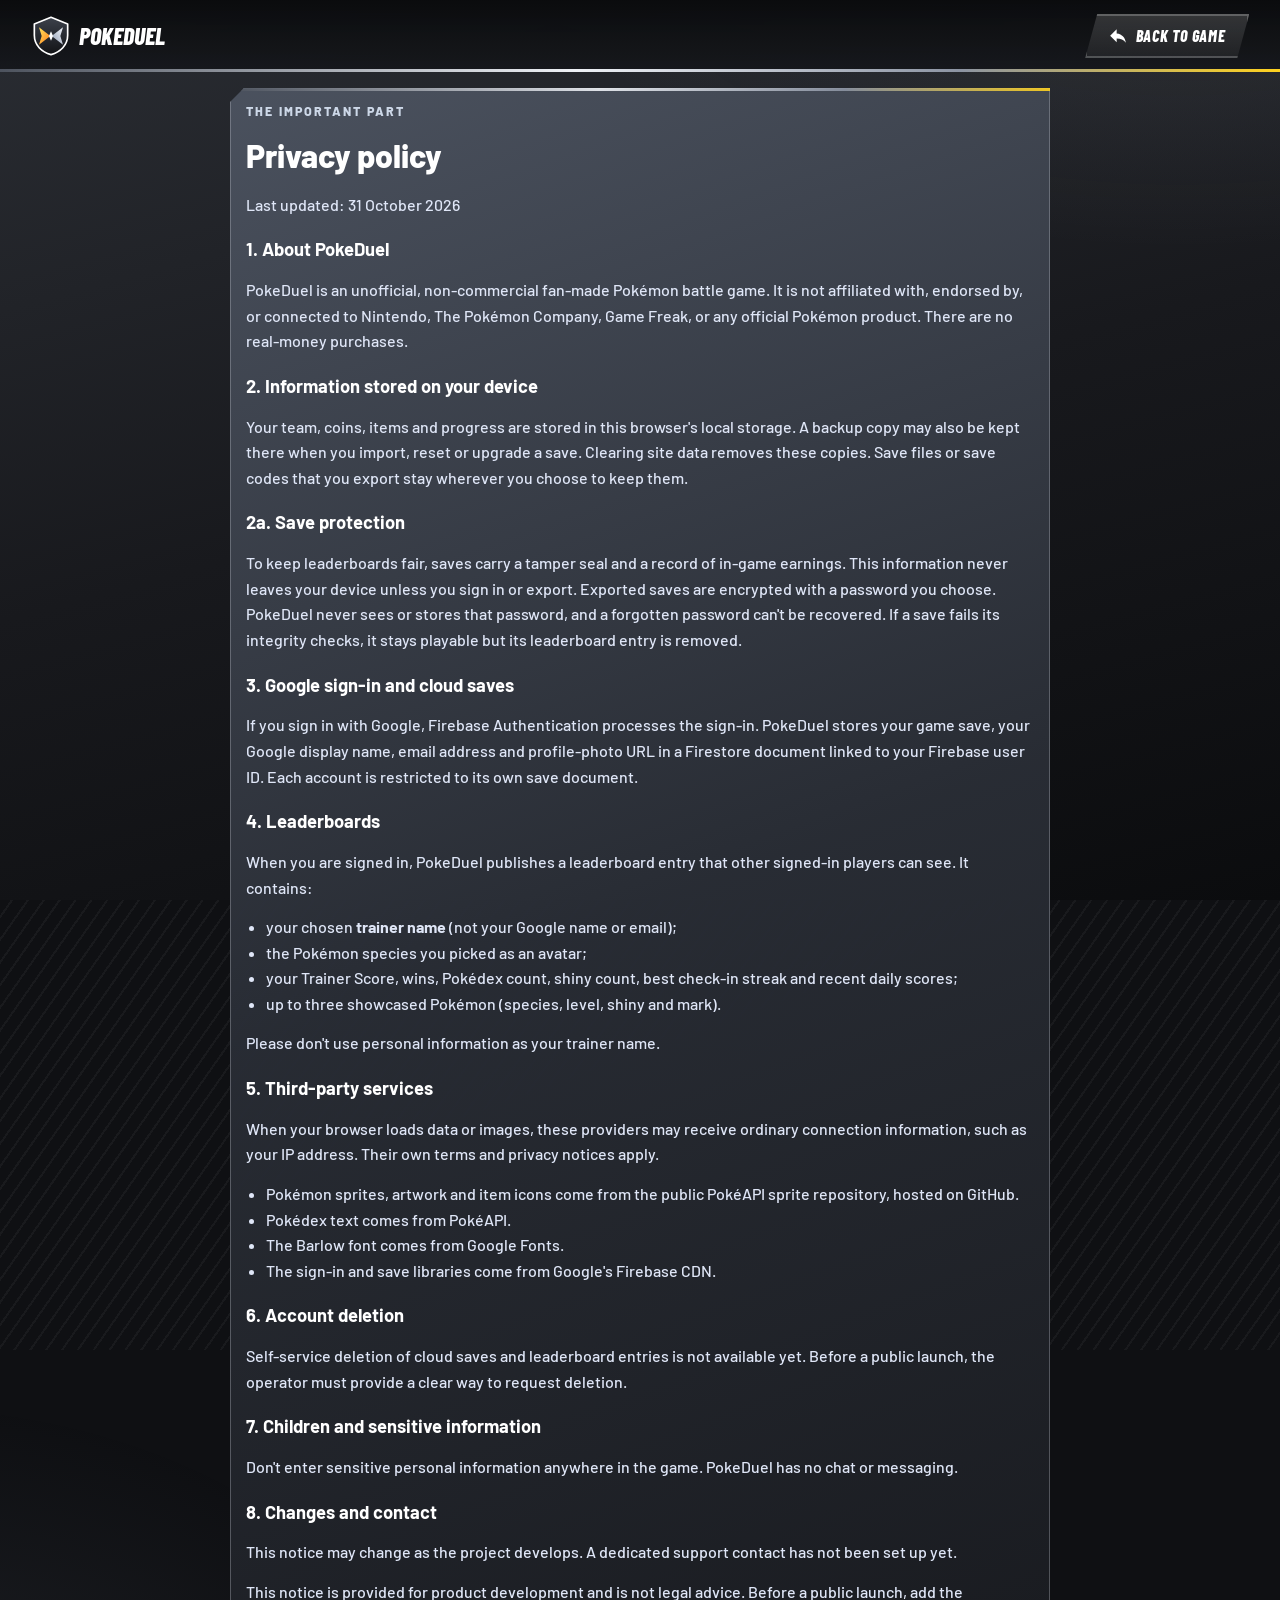
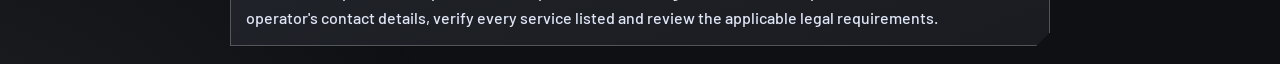
==== commit 5c75e679: "Remove the loading screen and switch to a greyscale theme - No splash: code and data are preloaded f" ====
--- a/privacy.html
+++ b/privacy.html
@@ -2,7 +2,7 @@
 <html lang="en">
 <head>
 <meta charset="utf-8"><meta name="viewport" content="width=device-width,initial-scale=1">
-<meta name="theme-color" content="#14203d">
+<meta name="theme-color" content="#16171a">
 <title>Privacy Policy — PokeDuel</title>
 <meta name="description" content="How PokeDuel handles save data, accounts, leaderboards and third-party assets.">
 <link rel="preconnect" href="https://fonts.googleapis.com">
--- a/styles.css
+++ b/styles.css
@@ -3,17 +3,17 @@
    textures for depth, condensed italic display type. Original CSS + the SVG
    icon set in assets/icons.svg. Background art is optional (assets/manifest.json). */
 :root{
-  --bg-0:#060a1c; --bg-1:#0d1434; --bg-2:#17204a;
-  --panel:linear-gradient(160deg,rgba(44,62,128,.96) 0%,rgba(22,31,72,.97) 52%,rgba(13,18,46,.98) 100%);
-  --panel-2:linear-gradient(160deg,rgba(58,80,156,.9),rgba(30,42,94,.92));
-  --panel-flat:#16204a; --edge:rgba(150,185,255,.32); --edge-hi:rgba(190,215,255,.6);
-  --text:#fff; --muted:#c9d3f0; --dim:#a3b0d6;
+  --bg-0:#0f1013; --bg-1:#1d1f24; --bg-2:#2b2f36;
+  --panel:linear-gradient(160deg,rgba(76,83,96,.96) 0%,rgba(41,45,53,.97) 52%,rgba(26,28,33,.98) 100%);
+  --panel-2:linear-gradient(160deg,rgba(94,103,120,.9),rgba(55,60,69,.92));
+  --panel-flat:#2a2e36; --edge:rgba(196,200,209,.32); --edge-hi:rgba(219,221,226,.6);
+  --text:#ffffff; --muted:#d8dbe1; --dim:#b5bac4;
   --hot:#ffd21f; --hot-2:#ff9a1a; --hot-ink:#1d1400;
-  --cyan:#3ef0e0; --blue:#3b7bff; --violet:#7a5cff; --magenta:#ff3d8b; --red:#ff4141; --green:#2fd36b;
+  --cyan:#8b93a3; --blue:#9199a9; --violet:#a4aab7; --magenta:#ff3d8b; --red:#ff4141; --green:#2fd36b;
   --lime:#d4ff3a;
   --hp-hi:#47f05a; --hp-mid:#ffc21a; --hp-lo:#ff3b3b;
   --c:14px; --c-sm:8px;
-  --shadow:0 14px 34px rgba(0,0,8,.55);
+  --shadow:0 14px 34px rgba(4,4,4,.55);
   --font:"Barlow",system-ui,-apple-system,"Segoe UI",sans-serif;
   --display:"Barlow Condensed","Barlow",system-ui,sans-serif;
   --hud-h:72px; --home-bg:none;
@@ -24,9 +24,9 @@
 *{box-sizing:border-box}
 html{-webkit-text-size-adjust:100%;background:var(--bg-0)}
 body{margin:0;min-height:100vh;min-height:100dvh;color:var(--text);font:500 16px/1.4 var(--font);overflow-x:hidden;background:
-  radial-gradient(1100px 620px at 92% -8%,rgba(62,240,224,.20),transparent 62%),
+  radial-gradient(1100px 620px at 92% -8%,rgba(139,147,163,.20),transparent 62%),
   radial-gradient(900px 640px at -8% 108%,rgba(255,61,139,.20),transparent 62%),
-  radial-gradient(700px 500px at 50% 50%,rgba(122,92,255,.16),transparent 70%),
+  radial-gradient(700px 500px at 50% 50%,rgba(164,170,183,.16),transparent 70%),
   var(--home-bg) center/cover no-repeat fixed,
   linear-gradient(165deg,var(--bg-2) 0%,var(--bg-1) 50%,var(--bg-0) 100%) fixed}
 body::before{content:"";position:fixed;inset:-50%;z-index:-1;pointer-events:none;background:var(--stripes);animation:drift 60s linear infinite}
@@ -42,9 +42,9 @@
 .ic{width:1.15em;height:1.15em;flex:0 0 auto;vertical-align:-.18em;fill:currentColor}
 .display{font-family:var(--display);font-style:italic;font-weight:800;text-transform:uppercase;letter-spacing:.02em}
 .eyebrow{font:800 .78rem/1.2 var(--font);letter-spacing:.16em;text-transform:uppercase;color:var(--cyan)}
-.tag{display:inline-flex;align-items:center;gap:6px;padding:3px 12px;background:rgba(255,255,255,.12);font:800 .78rem/1.3 var(--font);color:#fff;clip-path:polygon(6px 0,100% 0,calc(100% - 6px) 100%,0 100%)}
+.tag{display:inline-flex;align-items:center;gap:6px;padding:3px 12px;background:rgba(255,255,255,.12);font:800 .78rem/1.3 var(--font);color:#ffffff;clip-path:polygon(6px 0,100% 0,calc(100% - 6px) 100%,0 100%)}
 .tag.hot{background:linear-gradient(90deg,var(--hot),var(--hot-2));color:var(--hot-ink)}
-.tag.cyan{background:linear-gradient(90deg,#3ef0e0,#2aa7ff);color:#04202a}
+.tag.cyan{background:linear-gradient(90deg,#8b93a3,#8890a1);color:#14161a}
 .tag.pink{background:linear-gradient(90deg,#ff7ad9,#a67cff);color:#fff}
 :focus-visible{outline:3px solid var(--lime);outline-offset:2px}
 
@@ -60,7 +60,7 @@
 
 /* ---------- Buttons ---------- */
 .btn{position:relative;display:inline-flex;align-items:center;justify-content:center;gap:8px;min-height:44px;padding:9px 24px;border:0;overflow:hidden;
-  font:800 1rem/1 var(--display);font-style:italic;text-transform:uppercase;letter-spacing:.04em;text-decoration:none;color:#fff;
+  font:800 1rem/1 var(--display);font-style:italic;text-transform:uppercase;letter-spacing:.04em;text-decoration:none;color:#ffffff;
   background:linear-gradient(180deg,rgba(255,255,255,.2),rgba(255,255,255,.06));box-shadow:inset 0 0 0 2px rgba(255,255,255,.22);
   clip-path:polygon(12px 0,100% 0,calc(100% - 12px) 100%,0 100%);transition:transform .12s,filter .12s}
 .btn::after{content:"";position:absolute;inset:0;background:linear-gradient(100deg,transparent 30%,rgba(255,255,255,.45) 48%,transparent 66%);transform:translateX(-120%);transition:transform .5s}
@@ -69,28 +69,28 @@
 .btn:active:not(:disabled){transform:translateY(1px)}
 .btn:focus-visible{outline:0;box-shadow:inset 0 0 0 3px var(--lime)}
 .btn.primary{color:var(--hot-ink);background:linear-gradient(180deg,#fff27a 0%,var(--hot) 45%,var(--hot-2) 100%);box-shadow:inset 0 -3px 0 rgba(120,60,0,.35)}
-.btn.primary:focus-visible{box-shadow:inset 0 0 0 3px #0d1434}
+.btn.primary:focus-visible{box-shadow:inset 0 0 0 3px #1d1f24}
 .btn.ghost{background:linear-gradient(180deg,rgba(255,255,255,.16),rgba(255,255,255,.05))}
 .btn.danger{background:linear-gradient(180deg,#ff6a5a,#d4202e)}
-.btn.teal{color:#04202a;background:linear-gradient(180deg,#8ffff3,#3ef0e0 50%,#1bb7d6)}
+.btn.teal{color:#14161a;background:linear-gradient(180deg,#c0c5ce,#8b93a3 50%,#6a7487)}
 .btn.big{min-height:56px;padding:14px 38px;font-size:1.3rem}
 .btn.small{min-height:36px;padding:7px 16px;font-size:.88rem}
 .btn.full{width:100%}
 .row-btns{display:flex;flex-wrap:wrap;gap:10px;margin-top:14px}
 .file-btn{cursor:pointer}
-.icon-btn{display:grid;place-items:center;width:42px;height:42px;border:0;color:#fff;background:linear-gradient(180deg,rgba(255,255,255,.22),rgba(255,255,255,.08));clip-path:polygon(8px 0,100% 0,100% calc(100% - 8px),calc(100% - 8px) 100%,0 100%,0 8px);transition:filter .12s,transform .12s}
+.icon-btn{display:grid;place-items:center;width:42px;height:42px;border:0;color:#ffffff;background:linear-gradient(180deg,rgba(255,255,255,.22),rgba(255,255,255,.08));clip-path:polygon(8px 0,100% 0,100% calc(100% - 8px),calc(100% - 8px) 100%,0 100%,0 8px);transition:filter .12s,transform .12s}
 .icon-btn:hover:not(:disabled){filter:brightness(1.25);transform:scale(1.05)}
 .icon-btn .ic{width:22px;height:22px}
-.icon-btn.light{background:#fff;color:#0d1434}
+.icon-btn.light{background:#ffffff;color:#1d1f24}
 
 /* ---------- Fields ---------- */
 .field{display:grid;gap:6px;font-weight:800;font-size:.85rem;color:var(--muted);text-transform:uppercase;letter-spacing:.06em}
-input,select,textarea{min-height:44px;padding:9px 16px;border:0;background:rgba(4,8,26,.72);color:#fff;box-shadow:inset 0 0 0 2px rgba(150,185,255,.35);clip-path:polygon(8px 0,100% 0,100% calc(100% - 8px),calc(100% - 8px) 100%,0 100%,0 8px)}
-input::placeholder,textarea::placeholder{color:#97a5cc}
+input,select,textarea{min-height:44px;padding:9px 16px;border:0;background:rgba(13,14,17,.72);color:#ffffff;box-shadow:inset 0 0 0 2px rgba(196,200,209,.35);clip-path:polygon(8px 0,100% 0,100% calc(100% - 8px),calc(100% - 8px) 100%,0 100%,0 8px)}
+input::placeholder,textarea::placeholder{color:#a8aebb}
 input:focus,select:focus,textarea:focus{outline:0;box-shadow:inset 0 0 0 2px var(--lime)}
 select{appearance:none;-webkit-appearance:none;padding-right:48px;font-weight:700;cursor:pointer;
   background:url("data:image/svg+xml,%3Csvg xmlns='http://www.w3.org/2000/svg' viewBox='0 0 24 24'%3E%3Cpath d='M5 8l7 8 7-8z' fill='%23ffd21f'/%3E%3C/svg%3E") right 18px center/14px no-repeat,rgba(4,8,26,.72)}
-select option{background:#0d1434;color:#fff}
+select option{background:#1d1f24;color:#ffffff}
 textarea{width:100%;min-height:120px;font:500 .82rem/1.4 ui-monospace,monospace}
 
 /* ---------- Type chips / gender ---------- */
@@ -111,24 +111,18 @@
 .hp-bar i.mid{background:linear-gradient(180deg,#ffe58a,var(--hp-mid) 55%,#d88a00)}.hp-bar i.lo{background:linear-gradient(180deg,#ff9d9d,var(--hp-lo) 55%,#b0101c)}
 .hp-bar::after{content:"";position:absolute;inset:0;background:repeating-linear-gradient(90deg,transparent 0 9.5%,rgba(0,0,0,.35) 9.5% 10%)}
 .xp-bar{height:6px;background:rgba(255,255,255,.14);overflow:hidden}
-.xp-bar i{display:block;height:100%;background:linear-gradient(90deg,#3b7bff,#7ef0ff);transition:width .8s}
+.xp-bar i{display:block;height:100%;background:linear-gradient(90deg,#9199a9,#b7bcc6);transition:width .8s}
 .status-chip{display:inline-block;padding:2px 8px;font:800 .7rem/1.2 var(--font);letter-spacing:.06em;color:#fff;clip-path:polygon(4px 0,100% 0,calc(100% - 4px) 100%,0 100%)}
 .st-brn{background:#e2622b}.st-par{background:#c9a400;color:#1d1400}.st-psn,.st-tox{background:#a447c4}.st-slp{background:#7d8396}.st-frz{background:#2fa8db}
 
-/* ---------- Boot ---------- */
-.boot-screen{position:fixed;inset:0;display:grid;place-items:center;z-index:50;background:radial-gradient(circle at 50% 40%,#22306a,#060a1c 70%)}
-body:not(.booting) .boot-screen{display:none}
-.boot-card{display:grid;justify-items:center;gap:16px;text-align:center;padding:24px}
-.boot-card img{width:110px;height:110px;animation:pulse 1.6s ease-in-out infinite}
-@keyframes pulse{50%{transform:scale(1.06);filter:drop-shadow(0 0 18px rgba(62,240,224,.6))}}
-.logo-type{font:800 3rem/1 var(--display);font-style:italic;letter-spacing:.02em;text-transform:uppercase;background:linear-gradient(180deg,#fff,#bfe9ff);-webkit-background-clip:text;background-clip:text;color:transparent}
-.boot-bar{width:240px;height:8px;background:rgba(255,255,255,.12);overflow:hidden;clip-path:polygon(4px 0,100% 0,calc(100% - 4px) 100%,0 100%)}
-.boot-bar i{display:block;height:100%;width:5%;background:linear-gradient(90deg,var(--lime),var(--cyan));transition:width .3s}
+/* ---------- Boot error (no splash screen) ---------- */
+.boot-error{max-width:520px;margin:40px auto;display:grid;gap:8px;text-align:center;justify-items:center}
+.boot-error h2{font:800 1.8rem/1 var(--display);font-style:italic;text-transform:uppercase}
 
 /* ---------- HUD ---------- */
-.hud{position:sticky;top:0;z-index:20;display:flex;align-items:center;gap:16px;height:var(--hud-h);padding:0 clamp(12px,2.4vw,32px);background:linear-gradient(180deg,rgba(8,12,34,.97),rgba(14,20,52,.92));backdrop-filter:blur(10px)}
+.hud{position:sticky;top:0;z-index:20;display:flex;align-items:center;gap:16px;height:var(--hud-h);padding:0 clamp(12px,2.4vw,32px);background:linear-gradient(180deg,rgba(18,20,24,.97),rgba(29,32,37,.92));backdrop-filter:blur(10px)}
 .hud::after{content:"";position:absolute;inset:auto 0 0 0;height:3px;background:linear-gradient(90deg,var(--cyan),var(--violet),var(--magenta),var(--hot))}
-.hud-logo{display:flex;align-items:center;gap:8px;text-decoration:none;color:#fff}
+.hud-logo{display:flex;align-items:center;gap:8px;text-decoration:none;color:#ffffff}
 .hud-logo img{width:40px;height:40px}
 .hud-logo span{font:800 1.5rem/1 var(--display);font-style:italic;text-transform:uppercase}
 .hud-trainer{display:flex;align-items:center;gap:10px;padding:5px 18px 5px 6px;border:0;background:var(--panel-2);text-align:left;clip-path:polygon(0 0,100% 0,calc(100% - 12px) 100%,0 100%)}
@@ -137,7 +131,7 @@
 .hud-trainer small{color:var(--cyan);font-size:.76rem;font-weight:800;text-transform:uppercase;letter-spacing:.08em}
 .hud-nav{display:flex;flex:1;justify-content:center;gap:2px}
 .hud-link{padding:10px 18px;border:0;background:transparent;color:var(--muted);font:800 1.05rem/1 var(--display);font-style:italic;text-transform:uppercase;letter-spacing:.04em;clip-path:polygon(10px 0,100% 0,calc(100% - 10px) 100%,0 100%);transition:background .12s,color .12s}
-.hud-link:hover{color:#fff;background:rgba(255,255,255,.1)}
+.hud-link:hover{color:#ffffff;background:rgba(255,255,255,.1)}
 .hud-link.active{color:var(--hot-ink);background:linear-gradient(180deg,#fff27a,var(--hot) 50%,var(--hot-2))}
 .hud-wallet{display:flex;gap:8px}
 .pill{display:inline-flex;align-items:center;gap:8px;padding:8px 18px 8px 14px;background:rgba(0,0,0,.35);box-shadow:inset 0 0 0 1px var(--edge);font:800 1.05rem/1 var(--display);font-style:italic;white-space:nowrap;clip-path:polygon(8px 0,100% 0,calc(100% - 8px) 100%,0 100%)}
@@ -151,23 +145,23 @@
 .fill{height:calc(100dvh - var(--hud-h) - 70px);min-height:560px}
 
 /* ---------- Generic screen chrome ---------- */
-.tabbar{position:relative;display:flex;align-items:center;gap:16px;margin-bottom:14px;padding:8px 40px 8px 8px;background:var(--bar,linear-gradient(90deg,#0d3e5c,#14708a));clip-path:polygon(0 0,100% 0,calc(100% - 26px) 100%,0 100%);box-shadow:var(--shadow)}
+.tabbar{position:relative;display:flex;align-items:center;gap:16px;margin-bottom:14px;padding:8px 40px 8px 8px;background:var(--bar,linear-gradient(90deg,#2e323b,#464c58));clip-path:polygon(0 0,100% 0,calc(100% - 26px) 100%,0 100%);box-shadow:var(--shadow)}
 .tabbar .tab-on{font:800 1.5rem/1 var(--display);font-style:italic;text-transform:uppercase;letter-spacing:.03em}
 .tabbar .muted{font-weight:700}
-.teal-tabs{--bar:linear-gradient(90deg,#0b3c58,#0f6c86 60%,#18a2b8)}
+.teal-tabs{--bar:linear-gradient(90deg,#2c3037,#424853 60%,#5c6474)}
 .red-tabs{--bar:linear-gradient(90deg,#5a0f1e,#b42234 60%,#ff4d4d)}
-.violet-tabs{--bar:linear-gradient(90deg,#24145e,#4b2fb8 60%,#7a5cff)}
+.violet-tabs{--bar:linear-gradient(90deg,#323740,#666f81 60%,#a4aab7)}
 .loading,.empty{display:grid;place-items:center;gap:10px;min-height:150px;padding:20px;background:rgba(255,255,255,.05);color:var(--muted);text-align:center;grid-column:1/-1}
-.empty b{color:#fff;font-size:1.1rem}
+.empty b{color:#ffffff;font-size:1.1rem}
 .spinner{width:36px;height:36px;border:4px solid rgba(255,255,255,.15);border-top-color:var(--lime);border-radius:50%;animation:spin .8s linear infinite}
 @keyframes spin{to{transform:rotate(360deg)}}
 
 /* ---------- Starter stage ---------- */
 .screen-starter.active{position:relative;display:grid;grid-template-rows:auto auto 1fr auto;gap:14px;min-height:calc(100dvh - 34px);isolation:isolate}
 .screen-starter::before{content:"";position:fixed;inset:0;z-index:-1;background:
-  radial-gradient(60% 55% at 50% 52%,color-mix(in srgb,var(--tc,#3b7bff) 55%,transparent),transparent 70%),
-  linear-gradient(180deg,rgba(6,10,28,.2),rgba(6,10,28,.85));transition:background .5s}
-.screen-starter::after{content:"";position:fixed;left:50%;top:52%;width:180vmax;height:180vmax;z-index:-1;transform:translate(-50%,-50%);background:repeating-conic-gradient(from 0deg,rgba(255,255,255,.07) 0 6deg,transparent 6deg 18deg);animation:rays 70s linear infinite;mask:radial-gradient(circle,#000 0,transparent 55%);-webkit-mask:radial-gradient(circle,#000 0,transparent 55%)}
+  radial-gradient(60% 55% at 50% 52%,color-mix(in srgb,var(--tc,#9199a9) 55%,transparent),transparent 70%),
+  linear-gradient(180deg,rgba(15,16,19,.2),rgba(15,16,19,.85));transition:background .5s}
+.screen-starter::after{content:"";position:fixed;left:50%;top:52%;width:180vmax;height:180vmax;z-index:-1;transform:translate(-50%,-50%);background:repeating-conic-gradient(from 0deg,rgba(255,255,255,.07) 0 6deg,transparent 6deg 18deg);animation:rays 70s linear infinite;mask:radial-gradient(circle,#000000 0,transparent 55%);-webkit-mask:radial-gradient(circle,#000000 0,transparent 55%)}
 @keyframes rays{to{transform:translate(-50%,-50%) rotate(360deg)}}
 .st-head{display:flex;align-items:center;justify-content:center;gap:16px;padding-top:6px}
 .st-head img{width:64px;height:64px}
@@ -176,10 +170,10 @@
 .st-title p{margin-top:6px;color:var(--muted);font-weight:600}
 .gen-bar{display:flex;align-items:center;justify-content:center;gap:10px}
 .gen-tabs{display:flex;gap:4px;overflow-x:auto;padding:4px;scrollbar-width:none}
-.gen-tab{flex:0 0 auto;display:grid;justify-items:center;min-width:86px;padding:8px 14px;border:0;background:rgba(10,16,44,.82);box-shadow:inset 0 0 0 1px var(--edge);clip-path:polygon(10px 0,100% 0,calc(100% - 10px) 100%,0 100%);transition:background .15s}
+.gen-tab{flex:0 0 auto;display:grid;justify-items:center;min-width:86px;padding:8px 14px;border:0;background:rgba(24,26,30,.82);box-shadow:inset 0 0 0 1px var(--edge);clip-path:polygon(10px 0,100% 0,calc(100% - 10px) 100%,0 100%);transition:background .15s}
 .gen-tab b{font:800 1.3rem/1 var(--display);font-style:italic}
 .gen-tab small{color:var(--muted);font-size:.74rem;font-weight:800;text-transform:uppercase;letter-spacing:.06em}
-.gen-tab:hover{background:rgba(40,56,118,.95)}
+.gen-tab:hover{background:rgba(70,76,88,.95)}
 .gen-tab.active{background:linear-gradient(180deg,#fff27a,var(--hot) 50%,var(--hot-2));color:var(--hot-ink)}
 .gen-tab.active small{color:#4d3600}
 .st-stage{display:grid;grid-template-columns:repeat(3,minmax(0,1fr));gap:clamp(8px,2vw,28px);align-items:center;max-width:1240px;width:100%;margin:0 auto;min-height:340px}
@@ -207,14 +201,14 @@
 .stat-bars i{height:9px;background:linear-gradient(90deg,var(--cyan),var(--lime));clip-path:polygon(0 0,100% 0,calc(100% - 4px) 100%,0 100%)}
 .stat-bars i.hi{background:linear-gradient(90deg,var(--hot),var(--hot-2))}
 .keys-hint{display:flex;gap:14px;justify-content:center;color:var(--dim);font-size:.82rem;font-weight:700}
-kbd{display:inline-grid;place-items:center;min-width:1.7em;height:1.7em;padding:0 .4em;background:#fff;color:#0d1434;font:800 .74rem/1 var(--font);clip-path:polygon(3px 0,100% 0,calc(100% - 3px) 100%,0 100%)}
+kbd{display:inline-grid;place-items:center;min-width:1.7em;height:1.7em;padding:0 .4em;background:#ffffff;color:#1d1f24;font:800 .74rem/1 var(--font);clip-path:polygon(3px 0,100% 0,calc(100% - 3px) 100%,0 100%)}
 
 /* ---------- Home ---------- */
 .screen-home.active{display:block}
 .daily-wrap{width:min(100%,880px);margin:0 auto;display:grid;gap:16px;padding-bottom:10px}
 .daily-head{display:grid;justify-items:center;gap:10px;text-align:center}
 .dh-bar{display:flex;align-items:center;gap:12px;width:100%;padding-bottom:10px;border-bottom:1px solid var(--edge)}
-.dh-no{padding:5px 14px;background:linear-gradient(90deg,var(--cyan),var(--blue));color:#04202a;font:800 1rem/1 var(--display);font-style:italic;text-transform:uppercase;clip-path:polygon(8px 0,100% 0,calc(100% - 8px) 100%,0 100%)}
+.dh-no{padding:5px 14px;background:linear-gradient(90deg,var(--cyan),var(--blue));color:#14161a;font:800 1rem/1 var(--display);font-style:italic;text-transform:uppercase;clip-path:polygon(8px 0,100% 0,calc(100% - 8px) 100%,0 100%)}
 .dh-date{font-weight:800;color:var(--muted)}
 .dh-icons{margin-left:auto;display:flex;gap:6px}
 .dh-icons .icon-btn b{font:800 1.3rem/1 var(--display)}
@@ -222,7 +216,7 @@
 .daily-head p{color:var(--muted);font-weight:600;font-size:1.05rem}
 .dh-progress{display:flex;align-items:center;gap:18px}
 .ptiles{display:flex;gap:8px}
-.ptile{display:grid;place-items:center;width:58px;height:58px;font:800 1.5rem/1 var(--display);font-style:italic;background:rgba(10,16,44,.85);box-shadow:inset 0 0 0 2px var(--edge-hi);clip-path:polygon(8px 0,100% 0,100% calc(100% - 8px),calc(100% - 8px) 100%,0 100%,0 8px)}
+.ptile{display:grid;place-items:center;width:58px;height:58px;font:800 1.5rem/1 var(--display);font-style:italic;background:rgba(24,26,30,.85);box-shadow:inset 0 0 0 2px var(--edge-hi);clip-path:polygon(8px 0,100% 0,100% calc(100% - 8px),calc(100% - 8px) 100%,0 100%,0 8px)}
 .ptile .ic{width:28px;height:28px}
 .ptile.win{background:linear-gradient(180deg,#4cf08a,#14a24e);box-shadow:none}
 .ptile.loss{background:linear-gradient(180deg,#ff6a6a,#b4182a);box-shadow:none}
@@ -235,9 +229,9 @@
 .drow{position:relative;display:grid;grid-template-columns:84px minmax(0,1fr) auto auto;gap:16px;align-items:center;padding:14px 18px 14px 0;overflow:hidden;isolation:isolate;background:var(--g);box-shadow:var(--shadow);clip-path:polygon(0 0,100% 0,100% calc(100% - 16px),calc(100% - 16px) 100%,0 100%);transition:transform .15s}
 .drow::before{content:"";position:absolute;inset:0;z-index:-1;background:var(--stripes),linear-gradient(90deg,rgba(0,0,0,.15),transparent 60%)}
 .drow:hover{transform:translateX(4px)}
-.drow.easy{--g:linear-gradient(100deg,#13a77e,#0f6f74 55%,#0c3550)}
+.drow.easy{--g:linear-gradient(100deg,#525968,#3a3f49 55%,#282c34)}
 .drow.medium{--g:linear-gradient(100deg,#f59a1f,#b9531c 55%,#4a1b38)}
-.drow.hard{--g:linear-gradient(100deg,#f2386a,#8a1f8f 55%,#26145a)}
+.drow.hard{--g:linear-gradient(100deg,#f2386a,#4d5461 55%,#30353e)}
 .drow.done.loss{filter:saturate(.45) brightness(.85)}
 .dnum{display:grid;place-items:center;align-self:stretch;margin:-14px 0;background:rgba(0,0,0,.28);font:800 2.6rem/1 var(--display);font-style:italic;clip-path:polygon(0 0,100% 0,82% 100%,0 100%)}
 .dtier{font:800 .78rem/1 var(--font);letter-spacing:.18em;text-transform:uppercase;color:rgba(255,255,255,.85)}
@@ -265,7 +259,7 @@
 .ts-slot.vacant{place-items:center;min-height:86px;color:var(--dim);box-shadow:inset 0 0 0 2px rgba(255,255,255,.18)}
 .ts-slot.vacant .ic{width:24px;height:24px}
 .quick-grid{display:grid;grid-template-columns:repeat(7,minmax(0,1fr));gap:8px}
-.qtile{position:relative;display:grid;justify-items:center;gap:6px;padding:14px 4px 12px;border:0;background:linear-gradient(170deg,rgba(64,88,170,.7),rgba(20,28,66,.92));font:800 .98rem/1 var(--display);font-style:italic;text-transform:uppercase;clip-path:polygon(10px 0,100% 0,100% calc(100% - 10px),calc(100% - 10px) 100%,0 100%,0 10px);transition:transform .12s,background .12s}
+.qtile{position:relative;display:grid;justify-items:center;gap:6px;padding:14px 4px 12px;border:0;background:linear-gradient(170deg,rgba(103,112,131,.7),rgba(38,41,48,.92));font:800 .98rem/1 var(--display);font-style:italic;text-transform:uppercase;clip-path:polygon(10px 0,100% 0,100% calc(100% - 10px),calc(100% - 10px) 100%,0 100%,0 10px);transition:transform .12s,background .12s}
 .qtile .ic{width:28px;height:28px;color:var(--cyan)}
 .qtile:hover,.qtile:focus-visible{outline:0;transform:translateY(-2px);background:linear-gradient(180deg,#fff27a,var(--hot) 50%,var(--hot-2));color:var(--hot-ink)}
 .qtile:hover .ic,.qtile:focus-visible .ic{color:var(--hot-ink)}
@@ -274,60 +268,60 @@
 .howto li{display:grid;grid-template-columns:32px 1fr;gap:12px;align-items:start;padding:12px 14px;background:rgba(255,255,255,.07);line-height:1.45}
 .howto .ic{width:28px;height:28px;color:var(--cyan)}
 .home-center{display:grid;grid-template-rows:auto 1fr;gap:14px;min-width:0}
-.chip{display:inline-flex;align-items:center;gap:8px;padding:8px 18px 8px 14px;border:0;background:rgba(10,16,44,.85);box-shadow:inset 0 0 0 1px var(--edge);font-weight:800;font-size:.92rem;clip-path:polygon(8px 0,100% 0,calc(100% - 8px) 100%,0 100%)}
+.chip{display:inline-flex;align-items:center;gap:8px;padding:8px 18px 8px 14px;border:0;background:rgba(24,26,30,.85);box-shadow:inset 0 0 0 1px var(--edge);font-weight:800;font-size:.92rem;clip-path:polygon(8px 0,100% 0,calc(100% - 8px) 100%,0 100%)}
 .chip .ic{width:20px;height:20px;color:var(--hot)}
 button.chip:hover{filter:brightness(1.25)}
 .chip.alert{background:linear-gradient(90deg,var(--hot),var(--hot-2));color:var(--hot-ink)}
 .chip.alert .ic{color:var(--hot-ink)}
 
 /* ---------- Boxes ---------- */
-.screen-boxes.active{display:grid;grid-template-rows:auto 1fr;height:calc(100dvh - var(--hud-h) - 70px);min-height:600px;padding:14px;background:radial-gradient(120% 90% at 100% 100%,rgba(255,255,255,.28),transparent 50%),var(--stripes),linear-gradient(155deg,#3fe6d4 0%,#1cb6d2 50%,#1785c4 100%);box-shadow:var(--shadow);clip-path:polygon(22px 0,100% 0,100% calc(100% - 22px),calc(100% - 22px) 100%,0 100%,0 22px)}
+.screen-boxes.active{display:grid;grid-template-rows:auto 1fr;height:calc(100dvh - var(--hud-h) - 70px);min-height:600px;padding:14px;background:radial-gradient(120% 90% at 100% 100%,rgba(255,255,255,.28),transparent 50%),var(--stripes),linear-gradient(155deg,#858ea0 0%,#697285 50%,#60697b 100%);box-shadow:var(--shadow);clip-path:polygon(22px 0,100% 0,100% calc(100% - 22px),calc(100% - 22px) 100%,0 100%,0 22px)}
 .boxes-layout{display:grid;grid-template-columns:minmax(200px,250px) minmax(0,1fr) minmax(320px,400px);gap:16px;min-height:0}
-.pill-head{padding:9px 14px;margin-bottom:10px;background:rgba(5,40,60,.65);font:800 1.1rem/1 var(--display);font-style:italic;text-transform:uppercase;text-align:center;clip-path:polygon(10px 0,100% 0,calc(100% - 10px) 100%,0 100%)}
+.pill-head{padding:9px 14px;margin-bottom:10px;background:rgba(29,31,36,.65);font:800 1.1rem/1 var(--display);font-style:italic;text-transform:uppercase;text-align:center;clip-path:polygon(10px 0,100% 0,calc(100% - 10px) 100%,0 100%)}
 .box-party{display:flex;flex-direction:column;min-height:0}
 .box-party-list{list-style:none;margin:0;padding:0;display:grid;grid-auto-rows:minmax(58px,1fr);gap:8px;flex:1}
-.box-party-list button{position:relative;display:grid;grid-template-columns:1fr 56px;align-items:center;width:100%;height:100%;padding:6px 8px 6px 12px;border:0;background:rgba(5,40,60,.6);text-align:left;clip-path:polygon(0 0,100% 0,100% calc(100% - 10px),calc(100% - 10px) 100%,0 100%)}
-.box-party-list button:hover{background:rgba(5,40,60,.8)}
+.box-party-list button{position:relative;display:grid;grid-template-columns:1fr 56px;align-items:center;width:100%;height:100%;padding:6px 8px 6px 12px;border:0;background:rgba(29,31,36,.6);text-align:left;clip-path:polygon(0 0,100% 0,100% calc(100% - 10px),calc(100% - 10px) 100%,0 100%)}
+.box-party-list button:hover{background:rgba(29,31,36,.8)}
 .box-party-list button.sel{background:linear-gradient(180deg,#fff27a,var(--hot));color:var(--hot-ink)}
-.box-party-list .lvpill{display:inline-block;padding:2px 8px;background:#0b1a2e;color:#fff;font-size:.74rem;font-weight:800;clip-path:polygon(4px 0,100% 0,calc(100% - 4px) 100%,0 100%)}
+.box-party-list .lvpill{display:inline-block;padding:2px 8px;background:#191b20;color:#ffffff;font-size:.74rem;font-weight:800;clip-path:polygon(4px 0,100% 0,calc(100% - 4px) 100%,0 100%)}
 .box-party-list .row1{display:flex;align-items:center;gap:6px}
 .box-party-list b{display:block;margin-top:4px;font:800 1.05rem/1.1 var(--display);font-style:italic;text-transform:uppercase;white-space:nowrap;overflow:hidden;text-overflow:ellipsis}
 .box-party-list img{width:56px;height:50px;object-fit:contain}
-.box-party-list .empty-slot{height:100%;border:2px dashed rgba(255,255,255,.5);display:grid;place-items:center;font-weight:800;color:#fff;text-transform:uppercase;font-size:.8rem;letter-spacing:.08em}
+.box-party-list .empty-slot{height:100%;border:2px dashed rgba(255,255,255,.5);display:grid;place-items:center;font-weight:800;color:#ffffff;text-transform:uppercase;font-size:.8rem;letter-spacing:.08em}
 .box-main{display:flex;flex-direction:column;gap:10px;min-height:0}
 .box-nav{display:grid;grid-template-columns:auto 1fr auto;gap:10px;align-items:center}
-.box-nav span{padding:10px;background:rgba(5,40,60,.65);text-align:center;font:800 1.25rem/1 var(--display);font-style:italic;text-transform:uppercase;clip-path:polygon(10px 0,100% 0,calc(100% - 10px) 100%,0 100%)}
+.box-nav span{padding:10px;background:rgba(29,31,36,.65);text-align:center;font:800 1.25rem/1 var(--display);font-style:italic;text-transform:uppercase;clip-path:polygon(10px 0,100% 0,calc(100% - 10px) 100%,0 100%)}
 .box-grid-wrap{flex:1;min-height:0;container-type:size;display:grid;place-items:center}
 .box-grid{display:grid;grid-template-columns:repeat(6,1fr);grid-template-rows:repeat(5,1fr);gap:6px;width:min(100cqw,120cqh);aspect-ratio:6/5}
-.cell{position:relative;border:0;background:rgba(5,60,80,.5);box-shadow:inset 0 0 0 2px rgba(255,255,255,.28);display:grid;place-items:center;padding:0;clip-path:polygon(6px 0,100% 0,100% calc(100% - 6px),calc(100% - 6px) 100%,0 100%,0 6px)}
-button.cell:hover{background:rgba(5,60,80,.75)}
+.cell{position:relative;border:0;background:rgba(37,41,48,.5);box-shadow:inset 0 0 0 2px rgba(255,255,255,.28);display:grid;place-items:center;padding:0;clip-path:polygon(6px 0,100% 0,100% calc(100% - 6px),calc(100% - 6px) 100%,0 100%,0 6px)}
+button.cell:hover{background:rgba(37,41,48,.75)}
 .cell img{width:90%;height:90%;object-fit:contain}
-.cell.sel{background:linear-gradient(180deg,#fff27a,var(--hot));box-shadow:inset 0 0 0 3px #fff}
+.cell.sel{background:linear-gradient(180deg,#fff27a,var(--hot));box-shadow:inset 0 0 0 3px #ffffff}
 .cell.in-party::before{content:"";position:absolute;left:5px;top:5px;width:9px;height:9px;background:var(--hot);transform:rotate(45deg);box-shadow:0 0 0 2px rgba(0,0,0,.4)}
 .cell .cs{position:absolute;right:4px;top:3px;width:16px;height:16px}
 .cell .cm{position:absolute;right:5px;bottom:5px;width:14px;height:14px;color:#ff7ad9}
 .box-tools{display:flex;gap:10px}
 .box-tools .search{flex:1;display:flex}
-.box-tools input{width:100%;background:rgba(5,40,60,.7)}
-.box-tools select{background-color:rgba(5,40,60,.7)}
-.summary{display:flex;flex-direction:column;min-height:0;background:linear-gradient(180deg,rgba(6,40,62,.94),rgba(8,24,46,.96));box-shadow:var(--shadow);clip-path:polygon(0 0,100% 0,100% calc(100% - 18px),calc(100% - 18px) 100%,0 100%)}
+.box-tools input{width:100%;background:rgba(29,31,36,.7)}
+.box-tools select{background-color:rgba(29,31,36,.7)}
+.summary{display:flex;flex-direction:column;min-height:0;background:linear-gradient(180deg,rgba(30,33,38,.94),rgba(24,26,30,.96));box-shadow:var(--shadow);clip-path:polygon(0 0,100% 0,100% calc(100% - 18px),calc(100% - 18px) 100%,0 100%)}
 .sum-head{display:flex;align-items:center;gap:10px;padding:12px 16px;background:linear-gradient(180deg,#fff27a,var(--hot) 60%,var(--hot-2));color:var(--hot-ink);font:800 1.5rem/1 var(--display);font-style:italic;text-transform:uppercase}
 .sum-head .ball{width:24px;height:24px;flex:0 0 24px;border-radius:50%;background:linear-gradient(#e8423b 0 45%,#1a1a1a 45% 55%,#f4f4f4 55%);box-shadow:0 0 0 2px #1a1a1a}
-.sum-head .lvl{margin-left:auto;padding:4px 12px;background:#0d1434;color:#fff;font-size:1rem;clip-path:polygon(6px 0,100% 0,calc(100% - 6px) 100%,0 100%)}
+.sum-head .lvl{margin-left:auto;padding:4px 12px;background:#1d1f24;color:#ffffff;font-size:1rem;clip-path:polygon(6px 0,100% 0,calc(100% - 6px) 100%,0 100%)}
 .sum-scroll{flex:1;min-height:0;overflow:auto;scrollbar-width:thin}
 .sum-body{padding:12px 16px;display:grid;gap:12px}
-.sum-art{position:relative;display:grid;place-items:center;min-height:150px;background:radial-gradient(closest-side,rgba(62,240,224,.25),transparent)}
+.sum-art{position:relative;display:grid;place-items:center;min-height:150px;background:radial-gradient(closest-side,rgba(139,147,163,.25),transparent)}
 .sum-art img{width:170px;height:170px;object-fit:contain;filter:drop-shadow(0 10px 12px rgba(0,0,0,.45))}
 .sum-art .mark-banner{position:absolute;left:0;bottom:4px;display:flex;align-items:center;gap:6px;padding:4px 14px;background:linear-gradient(90deg,#ff7ad9,#a67cff);font-weight:800;font-size:.82rem;clip-path:polygon(0 0,100% 0,calc(100% - 8px) 100%,0 100%)}
 .sum-tabs{display:grid;grid-template-columns:repeat(4,1fr);gap:4px}
-.sum-tabs button{padding:8px 4px;border:0;background:rgba(255,255,255,.08);font:800 1rem/1 var(--display);font-style:italic;text-transform:uppercase;color:#fff;clip-path:polygon(6px 0,100% 0,calc(100% - 6px) 100%,0 100%)}
-.sum-tabs button.on{background:#fff;color:#0b3c58}
+.sum-tabs button{padding:8px 4px;border:0;background:rgba(255,255,255,.08);font:800 1rem/1 var(--display);font-style:italic;text-transform:uppercase;color:#ffffff;clip-path:polygon(6px 0,100% 0,calc(100% - 6px) 100%,0 100%)}
+.sum-tabs button.on{background:#ffffff;color:#2c3037}
 .kv{display:grid;grid-template-columns:118px 1fr;gap:8px 12px;font-size:.95rem;margin:0}
 .kv dt{color:var(--hot);font-weight:800}
 .kv dd{margin:0;font-weight:700}
 .kv small{color:var(--muted)}
 .radar{display:block;width:100%;max-width:320px;margin:0 auto}
-.radar text{fill:#fff;font:700 12px var(--font)}
+.radar text{fill:#ffffff;font:700 12px var(--font)}
 .radar .lbl{fill:var(--hot);font-weight:800}
 .stat-table{width:100%;border-collapse:collapse;font-size:.92rem}
 .stat-table th,.stat-table td{padding:5px 6px;text-align:right}
@@ -346,7 +340,7 @@
 .mark-row .ic{color:#ff7ad9;width:22px;height:22px}
 
 /* ---------- Shop / Bag ---------- */
-.screen-bag.active{display:grid;grid-template-rows:auto 1fr;height:calc(100dvh - var(--hud-h) - 70px);min-height:600px;gap:0;background:linear-gradient(180deg,rgba(14,20,52,.96),rgba(8,12,34,.98));box-shadow:var(--shadow);clip-path:polygon(22px 0,100% 0,100% calc(100% - 22px),calc(100% - 22px) 100%,0 100%,0 22px)}
+.screen-bag.active{display:grid;grid-template-rows:auto 1fr;height:calc(100dvh - var(--hud-h) - 70px);min-height:600px;gap:0;background:linear-gradient(180deg,rgba(29,32,37,.96),rgba(18,20,24,.98));box-shadow:var(--shadow);clip-path:polygon(22px 0,100% 0,100% calc(100% - 22px),calc(100% - 22px) 100%,0 100%,0 22px)}
 .bag-band{position:relative;display:flex;align-items:center;gap:16px;padding:14px 26px;overflow:hidden;background:linear-gradient(100deg,#ff4d1f,#ff8a1a 45%,#ffbf2b);color:#2a0d00}
 .bag-band::before{content:"";position:absolute;inset:0;background:repeating-linear-gradient(-55deg,rgba(255,255,255,.14) 0 14px,transparent 14px 34px);animation:slide 12s linear infinite}
 @keyframes slide{to{background-position:200px 0}}
@@ -354,30 +348,30 @@
 .band-title{display:flex;align-items:center;gap:12px;font:800 2.2rem/1 var(--display);font-style:italic;text-transform:uppercase}
 .band-title .ic{width:34px;height:34px}
 .band-sub{font-weight:800;font-size:.95rem;opacity:.85}
-.band-wallet{margin-left:auto;display:flex;align-items:center;gap:8px;padding:8px 20px 8px 14px;background:rgba(20,8,0,.78);color:#fff;font:800 1.4rem/1 var(--display);font-style:italic;clip-path:polygon(10px 0,100% 0,calc(100% - 10px) 100%,0 100%)}
+.band-wallet{margin-left:auto;display:flex;align-items:center;gap:8px;padding:8px 20px 8px 14px;background:rgba(20,8,0,.78);color:#ffffff;font:800 1.4rem/1 var(--display);font-style:italic;clip-path:polygon(10px 0,100% 0,calc(100% - 10px) 100%,0 100%)}
 .band-wallet .ic{width:26px;height:26px}
 .bag-layout{display:grid;grid-template-columns:200px minmax(0,1fr) minmax(300px,380px);min-height:0}
 .bag-cats{display:flex;flex-direction:column;gap:4px;padding:16px 0 16px 14px;overflow:auto;background:rgba(0,0,0,.25)}
 .bag-cat{position:relative;display:flex;align-items:center;gap:10px;padding:12px 14px;border:0;background:transparent;color:var(--muted);font:800 1.05rem/1.1 var(--display);font-style:italic;text-transform:uppercase;text-align:left;clip-path:polygon(0 0,100% 0,calc(100% - 10px) 100%,0 100%)}
 .bag-cat .ic{width:22px;height:22px}
-.bag-cat:hover{color:#fff;background:rgba(255,255,255,.08)}
+.bag-cat:hover{color:#ffffff;background:rgba(255,255,255,.08)}
 .bag-cat.on{color:var(--hot-ink);background:linear-gradient(90deg,var(--hot),var(--hot-2))}
 .bag-cat .n{margin-left:auto;font:800 .8rem var(--font);font-style:normal;opacity:.8}
 .bag-main{display:flex;flex-direction:column;min-height:0;padding:16px;gap:14px;overflow:auto;scrollbar-width:thin}
 .feature-row{display:grid;grid-template-columns:repeat(auto-fit,minmax(260px,1fr));gap:12px}
-.feature{position:relative;display:grid;grid-template-columns:96px 1fr;gap:12px;align-items:center;padding:12px 16px;border:0;text-align:left;overflow:hidden;isolation:isolate;background:var(--fg,linear-gradient(120deg,#5b2bd6,#2a1a6e));clip-path:polygon(14px 0,100% 0,100% calc(100% - 14px),calc(100% - 14px) 100%,0 100%,0 14px)}
+.feature{position:relative;display:grid;grid-template-columns:96px 1fr;gap:12px;align-items:center;padding:12px 16px;border:0;text-align:left;overflow:hidden;isolation:isolate;background:var(--fg,linear-gradient(120deg,#717b90,#3c414c));clip-path:polygon(14px 0,100% 0,100% calc(100% - 14px),calc(100% - 14px) 100%,0 100%,0 14px)}
 .feature::before{content:"";position:absolute;inset:0;z-index:-1;background:var(--stripes)}
-.feature.deal{--fg:linear-gradient(120deg,#e0215b,#6b1a8a)}
+.feature.deal{--fg:linear-gradient(120deg,#e0215b,#484f5c)}
 .feature img{width:96px;height:96px;object-fit:contain;filter:drop-shadow(0 6px 8px rgba(0,0,0,.4))}
 .feature img.px{image-rendering:pixelated;width:72px;height:72px;justify-self:center}
 .feature .k{font:800 .78rem/1 var(--font);letter-spacing:.16em;text-transform:uppercase;color:#ffe07a}
 .feature b{display:block;font:800 1.5rem/1.05 var(--display);font-style:italic;text-transform:uppercase;margin:4px 0}
-.feature small{font-weight:700;color:#f0e9ff}
+.feature small{font-weight:700;color:#f3f4f5}
 .feature:hover{filter:brightness(1.1)}
 .feature.on{box-shadow:inset 0 0 0 3px var(--hot)}
 .item-grid{list-style:none;margin:0;padding:0;display:grid;grid-template-columns:repeat(auto-fill,minmax(150px,1fr));gap:10px}
-.item-card{position:relative;display:grid;justify-items:center;align-content:start;gap:6px;width:100%;height:100%;padding:14px 10px 12px;border:0;text-align:center;background:linear-gradient(170deg,rgba(64,88,170,.55),rgba(20,28,66,.9));box-shadow:inset 0 0 0 1px var(--edge);clip-path:polygon(10px 0,100% 0,100% calc(100% - 10px),calc(100% - 10px) 100%,0 100%,0 10px);transition:transform .12s,background .12s}
-.item-card:hover{transform:translateY(-2px);background:linear-gradient(170deg,rgba(84,112,200,.7),rgba(26,36,80,.95))}
+.item-card{position:relative;display:grid;justify-items:center;align-content:start;gap:6px;width:100%;height:100%;padding:14px 10px 12px;border:0;text-align:center;background:linear-gradient(170deg,rgba(103,112,131,.55),rgba(38,41,48,.9));box-shadow:inset 0 0 0 1px var(--edge);clip-path:polygon(10px 0,100% 0,100% calc(100% - 10px),calc(100% - 10px) 100%,0 100%,0 10px);transition:transform .12s,background .12s}
+.item-card:hover{transform:translateY(-2px);background:linear-gradient(170deg,rgba(128,137,156,.7),rgba(47,51,59,.95))}
 .item-card .tile{display:grid;place-items:center;width:72px;height:72px;background:radial-gradient(circle,rgba(255,255,255,.22),rgba(255,255,255,.03) 70%);clip-path:polygon(50% 0,100% 25%,100% 75%,50% 100%,0 75%,0 25%)}
 .item-card .tile img{width:52px;height:52px;object-fit:contain;image-rendering:pixelated}
 .item-card .tile img.art{image-rendering:auto;width:68px;height:68px}
@@ -385,29 +379,29 @@
 .item-card .price{display:inline-flex;align-items:center;gap:5px;padding:3px 12px;background:rgba(0,0,0,.4);font:800 1rem/1.2 var(--display);font-style:italic;clip-path:polygon(5px 0,100% 0,calc(100% - 5px) 100%,0 100%)}
 .item-card .price .ic{width:16px;height:16px}
 .item-card .price s{opacity:.65;font-size:.85em}
-.item-card .own{position:absolute;top:8px;right:8px;padding:2px 7px;background:var(--cyan);color:#04202a;font:800 .74rem/1.2 var(--font);clip-path:polygon(3px 0,100% 0,calc(100% - 3px) 100%,0 100%)}
+.item-card .own{position:absolute;top:8px;right:8px;padding:2px 7px;background:var(--cyan);color:#14161a;font:800 .74rem/1.2 var(--font);clip-path:polygon(3px 0,100% 0,calc(100% - 3px) 100%,0 100%)}
 .item-card .sale{position:absolute;top:8px;left:8px;padding:2px 7px;background:var(--magenta);color:#fff;font:800 .74rem/1.2 var(--font)}
 .item-card.on{background:linear-gradient(170deg,rgba(255,210,31,.45),rgba(40,30,10,.9));box-shadow:inset 0 0 0 3px var(--hot)}
 .item-card.box-card{padding-top:10px}
 .item-card.box-card .tile{width:96px;height:96px;clip-path:none;border-radius:50%}
 .item-card.box-card .tile img{width:92px;height:92px;image-rendering:auto}
-.box-card.tier-starter{--bg:linear-gradient(170deg,#2bd17e,#0d4a3a)}.box-card.tier-basic{--bg:linear-gradient(170deg,#4d8dff,#13265e)}.box-card.tier-rare{--bg:linear-gradient(170deg,#b56bff,#341866)}.box-card.tier-master{--bg:linear-gradient(170deg,#ffcf3a,#7a3b00)}.box-card.tier-region{--bg:linear-gradient(170deg,#1fc3d6,#0e2f5e)}.box-card.tier-outbreak{--bg:linear-gradient(170deg,#ff5fa2,#511855)}
+.box-card.tier-starter{--bg:linear-gradient(170deg,#2bd17e,#262a31)}.box-card.tier-basic{--bg:linear-gradient(170deg,#9ba2b1,#32363f)}.box-card.tier-rare{--bg:linear-gradient(170deg,#acb2be,#373c47)}.box-card.tier-master{--bg:linear-gradient(170deg,#ffcf3a,#7a3b00)}.box-card.tier-region{--bg:linear-gradient(170deg,#6c7689,#30343c)}.box-card.tier-outbreak{--bg:linear-gradient(170deg,#ff5fa2,#30343d)}
 .box-card{background:var(--bg)}
 .box-card:hover{background:var(--bg);filter:brightness(1.12)}
-.bag-detail{display:flex;flex-direction:column;gap:12px;padding:18px 20px;min-height:0;overflow:auto;background:linear-gradient(180deg,rgba(40,56,118,.6),rgba(10,14,40,.9));box-shadow:inset 1px 0 0 var(--edge)}
+.bag-detail{display:flex;flex-direction:column;gap:12px;padding:18px 20px;min-height:0;overflow:auto;background:linear-gradient(180deg,rgba(70,76,88,.6),rgba(22,24,28,.9));box-shadow:inset 1px 0 0 var(--edge)}
 .bag-detail .art{position:relative;display:grid;place-items:center;min-height:170px;background:radial-gradient(closest-side,rgba(255,210,31,.35),transparent 75%)}
 .bag-detail .art::after{content:"";position:absolute;bottom:12px;width:60%;height:18px;border-radius:50%;background:radial-gradient(closest-side,rgba(0,0,0,.5),transparent)}
 .bag-detail .art img{position:relative;z-index:1;width:110px;height:110px;object-fit:contain;image-rendering:pixelated}
 .bag-detail .art img.hd{image-rendering:auto;width:180px;height:180px}
 .bag-detail h3{font:800 1.9rem/1.05 var(--display);font-style:italic;text-transform:uppercase}
-.bag-detail p{color:#e4ebff;line-height:1.5}
+.bag-detail p{color:#f0f1f3;line-height:1.5}
 .bag-detail .kind{display:flex;gap:6px;flex-wrap:wrap}
 .price-row{display:flex;align-items:center;flex-wrap:wrap;gap:10px;margin-top:auto;padding-top:10px}
 .price{display:inline-flex;align-items:center;gap:8px;font:800 1.7rem/1 var(--display);font-style:italic}
 .price .ic{width:26px;height:26px}
 .price s{font-size:.6em;opacity:.6}
 .qty-step{display:inline-flex;align-items:center;background:rgba(0,0,0,.4);clip-path:polygon(8px 0,100% 0,calc(100% - 8px) 100%,0 100%)}
-.qty-step button{display:grid;place-items:center;width:40px;height:40px;border:0;background:transparent;color:#fff}
+.qty-step button{display:grid;place-items:center;width:40px;height:40px;border:0;background:transparent;color:#ffffff}
 .qty-step button:hover{background:rgba(255,255,255,.12)}
 .qty-step span{min-width:34px;text-align:center;font:800 1.2rem var(--display)}
 .odds{display:grid;gap:6px}
@@ -424,7 +418,7 @@
 .dex-tools{display:flex;flex-wrap:wrap;gap:10px;margin-bottom:14px}
 .dex-tools input{flex:1;min-width:220px}
 .dex-grid{display:grid;grid-template-columns:repeat(auto-fill,minmax(136px,1fr));gap:10px}
-.dex-card{position:relative;display:grid;justify-items:center;gap:2px;padding:12px 6px;border:0;background:linear-gradient(170deg,rgba(64,88,170,.6),rgba(20,28,66,.92));box-shadow:inset 0 0 0 1px var(--edge);text-align:center;clip-path:polygon(10px 0,100% 0,100% calc(100% - 10px),calc(100% - 10px) 100%,0 100%,0 10px);transition:transform .12s}
+.dex-card{position:relative;display:grid;justify-items:center;gap:2px;padding:12px 6px;border:0;background:linear-gradient(170deg,rgba(103,112,131,.6),rgba(38,41,48,.92));box-shadow:inset 0 0 0 1px var(--edge);text-align:center;clip-path:polygon(10px 0,100% 0,100% calc(100% - 10px),calc(100% - 10px) 100%,0 100%,0 10px);transition:transform .12s}
 .dex-card:hover{transform:translateY(-2px);box-shadow:inset 0 0 0 2px var(--hot)}
 .dex-card img{width:92px;height:92px;object-fit:contain}
 .dex-card.unowned img{filter:brightness(0) opacity(.5)}
@@ -444,13 +438,13 @@
 
 /* ---------- Ranks / profile / medals ---------- */
 .rank-tabs{display:flex;gap:6px;flex-wrap:wrap;margin-bottom:14px}
-.rank-tabs button{padding:10px 20px;border:0;background:rgba(10,16,44,.85);box-shadow:inset 0 0 0 1px var(--edge);font:800 1.05rem/1 var(--display);font-style:italic;text-transform:uppercase;clip-path:polygon(10px 0,100% 0,calc(100% - 10px) 100%,0 100%)}
+.rank-tabs button{padding:10px 20px;border:0;background:rgba(24,26,30,.85);box-shadow:inset 0 0 0 1px var(--edge);font:800 1.05rem/1 var(--display);font-style:italic;text-transform:uppercase;clip-path:polygon(10px 0,100% 0,calc(100% - 10px) 100%,0 100%)}
 .rank-tabs button.on{background:linear-gradient(180deg,#fff27a,var(--hot) 50%,var(--hot-2));color:var(--hot-ink);box-shadow:none}
 .rank-body{display:grid;gap:8px}
-.rank-row{display:grid;grid-template-columns:60px 1fr auto;gap:12px;align-items:center;padding:10px 18px;background:linear-gradient(100deg,rgba(64,88,170,.6),rgba(20,28,66,.92));clip-path:polygon(12px 0,100% 0,calc(100% - 12px) 100%,0 100%)}
-.rank-row.me{background:linear-gradient(100deg,rgba(255,210,31,.45),rgba(20,28,66,.92) 55%)}
+.rank-row{display:grid;grid-template-columns:60px 1fr auto;gap:12px;align-items:center;padding:10px 18px;background:linear-gradient(100deg,rgba(103,112,131,.6),rgba(38,41,48,.92));clip-path:polygon(12px 0,100% 0,calc(100% - 12px) 100%,0 100%)}
+.rank-row.me{background:linear-gradient(100deg,rgba(255,210,31,.45),rgba(38,41,48,.92) 55%)}
 .rank-row .pos{font:800 1.7rem/1 var(--display);font-style:italic;text-align:center}
-.rank-row:nth-child(2) .pos{color:#ffd84a}.rank-row:nth-child(3) .pos{color:#e6eeff}.rank-row:nth-child(4) .pos{color:#ffb27a}
+.rank-row:nth-child(2) .pos{color:#ffd84a}.rank-row:nth-child(3) .pos{color:#f1f2f4}.rank-row:nth-child(4) .pos{color:#ffb27a}
 .rank-row .who{display:flex;align-items:center;gap:10px;min-width:0}
 .rank-row .who img{width:46px;height:46px;object-fit:contain}
 .rank-row .who b{font:800 1.2rem/1.1 var(--display);font-style:italic;text-transform:uppercase;white-space:nowrap;overflow:hidden;text-overflow:ellipsis}
@@ -459,8 +453,8 @@
 .rank-row .val{font:800 1.4rem/1 var(--display);font-style:italic}
 .profile-layout{display:grid;grid-template-columns:minmax(0,1.3fr) minmax(0,1fr);gap:16px;align-items:start}
 .profile-side{display:grid;gap:16px}
-.trainer-card{position:relative;padding:22px;overflow:hidden;isolation:isolate;background:linear-gradient(135deg,#5b2bd6,#1d2a6e 55%,#0d1434);box-shadow:var(--shadow);clip-path:polygon(24px 0,100% 0,100% calc(100% - 24px),calc(100% - 24px) 100%,0 100%,0 24px)}
-.trainer-card::before{content:"";position:absolute;inset:0;z-index:-1;background:var(--stripes),radial-gradient(70% 90% at 100% 0,rgba(62,240,224,.4),transparent 60%)}
+.trainer-card{position:relative;padding:22px;overflow:hidden;isolation:isolate;background:linear-gradient(135deg,#717b90,#3d434e 55%,#1d1f24);box-shadow:var(--shadow);clip-path:polygon(24px 0,100% 0,100% calc(100% - 24px),calc(100% - 24px) 100%,0 100%,0 24px)}
+.trainer-card::before{content:"";position:absolute;inset:0;z-index:-1;background:var(--stripes),radial-gradient(70% 90% at 100% 0,rgba(139,147,163,.4),transparent 60%)}
 .tc-head{display:flex;gap:18px;align-items:center}
 .tc-avatar{width:104px;height:104px;object-fit:contain;background:rgba(0,0,0,.3);clip-path:polygon(50% 0,100% 25%,100% 75%,50% 100%,0 75%,0 25%)}
 .tc-head h2{font:800 2.4rem/1 var(--display);font-style:italic;text-transform:uppercase}
@@ -478,39 +472,40 @@
 .setting-row{display:flex;justify-content:space-between;align-items:center;gap:12px;padding:12px 0;border-bottom:1px solid rgba(255,255,255,.12);font-weight:700}
 .setting-row input[type=checkbox]{width:24px;height:24px;min-height:0;padding:0;accent-color:var(--hot);clip-path:none;box-shadow:none}
 .medal-grid{display:grid;grid-template-columns:repeat(auto-fill,minmax(240px,1fr));gap:12px}
-.medal{display:grid;grid-template-columns:56px 1fr;gap:14px;align-items:center;padding:14px 16px;background:linear-gradient(120deg,rgba(64,88,170,.65),rgba(20,28,66,.92));clip-path:polygon(12px 0,100% 0,100% calc(100% - 12px),calc(100% - 12px) 100%,0 100%,0 12px)}
+.medal{display:grid;grid-template-columns:56px 1fr;gap:14px;align-items:center;padding:14px 16px;background:linear-gradient(120deg,rgba(103,112,131,.65),rgba(38,41,48,.92));clip-path:polygon(12px 0,100% 0,100% calc(100% - 12px),calc(100% - 12px) 100%,0 100%,0 12px)}
 .medal .m{display:grid;place-items:center;width:56px;height:56px;background:linear-gradient(135deg,#fff3a0,#f2b705 50%,#a86f00);color:#5a3a00;clip-path:polygon(50% 0,100% 25%,100% 75%,50% 100%,0 75%,0 25%)}
 .medal .m .ic{width:28px;height:28px}
-.medal.locked .m{background:linear-gradient(135deg,#7b86a3,#3b4560);color:#c3cbe0}
+.medal.locked .m{background:linear-gradient(135deg,#828b9c,#444a57);color:#ccd0d7}
 .medal b{font:800 1.15rem/1.1 var(--display);font-style:italic;text-transform:uppercase}
 .medal small{display:block;color:var(--muted);font-weight:600}
 
 /* ---------- Battle ---------- */
 .screen-battle.active{display:grid;grid-template-rows:auto auto;gap:12px;justify-items:center}
 .arena{position:relative;width:min(100%,calc((100dvh - 330px) * 16 / 9));aspect-ratio:16/9;min-height:300px;overflow:hidden;box-shadow:var(--shadow);
-  background:var(--arena-bg,none) center/100% 100% no-repeat,linear-gradient(180deg,#68b8ff 0%,#bfe6ff 48%,#86cf6a 48.2%,#4b9a43 100%);clip-path:polygon(20px 0,100% 0,100% calc(100% - 20px),calc(100% - 20px) 100%,0 100%,0 20px)}
-.arena::before{content:"";position:absolute;inset:0;z-index:1;pointer-events:none;background:radial-gradient(120% 90% at 50% 40%,transparent 60%,rgba(0,0,20,.35))}
-.arena.light-dusk::before{background:linear-gradient(180deg,rgba(255,110,30,.62),rgba(200,70,110,.42) 55%,rgba(70,20,80,.5)),radial-gradient(120% 90% at 50% 40%,transparent 55%,rgba(30,0,20,.45));mix-blend-mode:multiply}
-.arena.light-night::before{background:linear-gradient(180deg,rgba(4,8,46,.92),rgba(30,26,110,.72) 55%,rgba(6,6,36,.85)),radial-gradient(120% 90% at 50% 40%,transparent 45%,rgba(0,0,12,.7));mix-blend-mode:multiply}
-.arena.light-night::after{content:"";position:absolute;inset:0;z-index:1;pointer-events:none;background:radial-gradient(40% 30% at 78% 55%,rgba(150,180,255,.22),transparent 70%),radial-gradient(45% 30% at 30% 78%,rgba(150,180,255,.2),transparent 70%)}
+  background:var(--arena-bg,none) center/100% 100% no-repeat,linear-gradient(180deg,#aab0bd 0%,#dbdee3 48%,#86cf6a 48.2%,#4b9a43 100%);clip-path:polygon(20px 0,100% 0,100% calc(100% - 20px),calc(100% - 20px) 100%,0 100%,0 20px)}
+.arena::before{content:"";position:absolute;inset:0;z-index:1;pointer-events:none;background:radial-gradient(120% 90% at 50% 40%,transparent 60%,rgba(9,10,11,.35))}
+.arena.light-dusk::before{background:linear-gradient(180deg,rgba(255,110,30,.62),rgba(200,70,110,.42) 55%,rgba(44,48,56,.5)),radial-gradient(120% 90% at 50% 40%,transparent 55%,rgba(30,0,20,.45));mix-blend-mode:multiply}
+.arena.light-night::before{background:linear-gradient(180deg,rgba(22,24,28,.92),rgba(60,65,76,.72) 55%,rgba(18,20,24,.85)),radial-gradient(120% 90% at 50% 40%,transparent 45%,rgba(5,6,7,.7));mix-blend-mode:multiply}
+.arena.light-night::after{content:"";position:absolute;inset:0;z-index:1;pointer-events:none;background:radial-gradient(40% 30% at 78% 55%,rgba(196,200,209,.22),transparent 70%),radial-gradient(45% 30% at 30% 78%,rgba(196,200,209,.2),transparent 70%)}
 .arena.light-dusk::after{content:"";position:absolute;inset:0;z-index:1;pointer-events:none;background:radial-gradient(60% 50% at 85% 10%,rgba(255,190,90,.35),transparent 70%)}
 .arena-top{position:absolute;inset:12px 14px auto 14px;display:flex;gap:8px;align-items:center;z-index:4}
-.battle-label,.turn-chip{padding:6px 16px;background:rgba(6,10,28,.85);font:800 .95rem/1 var(--display);font-style:italic;text-transform:uppercase;clip-path:polygon(8px 0,100% 0,calc(100% - 8px) 100%,0 100%)}
+.battle-label,.turn-chip{padding:6px 16px;background:rgba(15,16,19,.85);font:800 .95rem/1 var(--display);font-style:italic;text-transform:uppercase;clip-path:polygon(8px 0,100% 0,calc(100% - 8px) 100%,0 100%)}
 .turn-chip{margin-left:auto}
 .field-chips{display:flex;gap:6px;flex-wrap:wrap}
-.field-chips span{padding:4px 12px;background:rgba(6,10,28,.75);font-size:.8rem;font-weight:800;clip-path:polygon(5px 0,100% 0,calc(100% - 5px) 100%,0 100%)}
+.field-chips span{padding:4px 12px;background:rgba(15,16,19,.75);font-size:.8rem;font-weight:800;clip-path:polygon(5px 0,100% 0,calc(100% - 5px) 100%,0 100%)}
 .slot{position:absolute;z-index:2;display:grid;place-items:end center;aspect-ratio:1;transform:translateX(-50%)}
 .slot::before{content:"";position:absolute;bottom:-14%;left:50%;width:100%;height:30%;transform:translateX(-50%);border-radius:50%;background:radial-gradient(closest-side,rgba(255,255,255,.6),rgba(255,255,255,.15) 70%,transparent)}
 .arena.has-art .slot::before{background:radial-gradient(closest-side,rgba(0,0,0,.32),transparent);height:16%;bottom:-6%;width:70%}
 .battle-sprite{position:relative;z-index:1;width:100%;height:100%;object-fit:contain;object-position:bottom;transform-origin:50% 100%;filter:drop-shadow(0 10px 8px rgba(0,0,0,.35));transition:opacity .3s,translate .3s;animation:breathe 3.4s ease-in-out infinite}
 .battle-sprite.foe{animation-delay:-1.7s}
 .battle-sprite.flip{scale:-1 1}
+.battle-sprite.pixel{width:auto;height:auto;max-width:none;max-height:none;image-rendering:pixelated;filter:drop-shadow(0 6px 4px rgba(0,0,0,.35))}
 @keyframes breathe{50%{transform:scaleY(1.025) translateY(-1%)}}
 .battle-sprite.gone{opacity:0;translate:0 30px}
 .battle-sprite.hit{animation:hit .45s}
 .battle-sprite.attack.mine{animation:lungeR .4s}
 .battle-sprite.attack.foe{animation:lungeL .4s}
-.battle-sprite.tera{filter:drop-shadow(0 0 10px #8ff) drop-shadow(0 0 22px rgba(160,240,255,.8)) saturate(1.3)}
+.battle-sprite.tera{filter:drop-shadow(0 0 10px #bcc1cb) drop-shadow(0 0 22px rgba(202,206,213,.8)) saturate(1.3)}
 .battle-sprite.semi{opacity:.15}
 @keyframes hit{0%,100%{opacity:1}20%,60%{opacity:.15}40%,80%{opacity:1}}
 @keyframes lungeR{50%{transform:translate(4%,-3%)}}
@@ -520,7 +515,7 @@
 @keyframes flash{0%{background:rgba(255,255,255,0)}30%{background:rgba(255,255,255,.55)}100%{background:rgba(255,255,255,0)}}
 .arena.shake{animation:shake .35s}
 @keyframes shake{25%{transform:translateX(-6px)}50%{transform:translateX(6px)}75%{transform:translateX(-3px)}}
-.status-card{position:absolute;z-index:4;width:min(360px,40%);padding:10px 16px 12px;background:linear-gradient(110deg,rgba(6,10,28,.94),rgba(24,34,78,.9));box-shadow:var(--shadow)}
+.status-card{position:absolute;z-index:4;width:min(360px,40%);padding:10px 16px 12px;background:linear-gradient(110deg,rgba(15,16,19,.94),rgba(45,49,57,.9));box-shadow:var(--shadow)}
 .status-card::before{content:"";position:absolute;inset:0 auto 0 0;width:6px;background:var(--side)}
 .foe-info{--side:linear-gradient(180deg,var(--magenta),var(--violet));left:14px;top:56px;clip-path:polygon(0 0,100% 0,calc(100% - 22px) 100%,0 100%)}
 .player-info{--side:linear-gradient(180deg,var(--cyan),var(--blue));right:14px;bottom:16px;padding-left:30px;clip-path:polygon(22px 0,100% 0,100% 100%,0 100%)}
@@ -537,10 +532,10 @@
 .foe-team i{width:13px;height:13px;border-radius:50%;background:linear-gradient(#ff4b4b 0 45%,#1a1a1a 45% 55%,#f4f4f4 55%);box-shadow:0 0 0 1.5px #1a1a1a}
 .foe-team i.out{filter:grayscale(1) opacity(.45)}
 .battle-bottom{display:grid;grid-template-columns:minmax(0,1fr) minmax(340px,580px);gap:12px;width:min(100%,calc((100dvh - 330px) * 16 / 9));min-width:min(100%,960px)}
-.battle-log{position:relative;display:flex;align-items:center;min-height:128px;padding:18px 26px;background:linear-gradient(110deg,rgba(6,10,28,.95),rgba(20,28,66,.95));box-shadow:inset 0 0 0 2px rgba(255,255,255,.75),var(--shadow);font-size:1.2rem;font-weight:700;line-height:1.45;clip-path:polygon(0 0,calc(100% - 18px) 0,100% 18px,100% 100%,18px 100%,0 calc(100% - 18px))}
+.battle-log{position:relative;display:flex;align-items:center;min-height:128px;padding:18px 26px;background:linear-gradient(110deg,rgba(15,16,19,.95),rgba(38,41,48,.95));box-shadow:inset 0 0 0 2px rgba(255,255,255,.75),var(--shadow);font-size:1.2rem;font-weight:700;line-height:1.45;clip-path:polygon(0 0,calc(100% - 18px) 0,100% 18px,100% 100%,18px 100%,0 calc(100% - 18px))}
 .battle-cmd{display:grid;gap:8px;align-content:start}
 .cmd-grid{display:grid;grid-template-columns:1fr 1fr;gap:8px}
-.cmd{position:relative;display:flex;align-items:center;gap:12px;min-height:66px;padding:10px 22px;border:0;overflow:hidden;color:#fff;font:800 1.55rem/1 var(--display);font-style:italic;text-transform:uppercase;text-shadow:0 2px 0 rgba(0,0,0,.3);text-align:left;
+.cmd{position:relative;display:flex;align-items:center;gap:12px;min-height:66px;padding:10px 22px;border:0;overflow:hidden;color:#ffffff;font:800 1.55rem/1 var(--display);font-style:italic;text-transform:uppercase;text-shadow:0 2px 0 rgba(0,0,0,.3);text-align:left;
   background:var(--cg);clip-path:polygon(14px 0,100% 0,calc(100% - 14px) 100%,0 100%);transition:transform .12s,filter .12s}
 .cmd .ic{width:30px;height:30px}
 .cmd::after{content:"";position:absolute;inset:0;background:repeating-linear-gradient(-55deg,rgba(255,255,255,.1) 0 3px,transparent 3px 14px)}
@@ -552,19 +547,19 @@
 .cmd.run{--cg:linear-gradient(180deg,#5aa0ff,#2a4fd0)}
 .cmd.back{--cg:linear-gradient(180deg,rgba(255,255,255,.22),rgba(255,255,255,.08));min-height:48px;font-size:1.15rem}
 .moves-grid{display:grid;grid-template-columns:1fr 1fr;gap:8px}
-.move-btn{position:relative;display:grid;grid-template-rows:auto 1fr auto;gap:2px;min-height:84px;padding:10px 14px 10px 16px;border:0;overflow:hidden;isolation:isolate;text-align:left;color:#fff;
-  background:linear-gradient(135deg,color-mix(in srgb,var(--tc) 70%,#0a0f28) 0%,color-mix(in srgb,var(--tc) 58%,#0a0f28) 45%,color-mix(in srgb,var(--tc) 38%,#0a0f28) 100%);box-shadow:inset 0 3px 0 var(--tc);
+.move-btn{position:relative;display:grid;grid-template-rows:auto 1fr auto;gap:2px;min-height:84px;padding:10px 14px 10px 16px;border:0;overflow:hidden;isolation:isolate;text-align:left;color:#ffffff;
+  background:linear-gradient(135deg,color-mix(in srgb,var(--tc) 70%,#16181c) 0%,color-mix(in srgb,var(--tc) 58%,#16181c) 45%,color-mix(in srgb,var(--tc) 38%,#16181c) 100%);box-shadow:inset 0 3px 0 var(--tc);
   clip-path:polygon(12px 0,100% 0,100% calc(100% - 12px),calc(100% - 12px) 100%,0 100%,0 12px);transition:transform .12s,filter .12s}
-.move-btn::before{content:"";position:absolute;inset:0;z-index:-1;background:repeating-linear-gradient(-55deg,rgba(255,255,255,.07) 0 3px,transparent 3px 16px),linear-gradient(180deg,transparent 45%,rgba(0,0,10,.35))}
+.move-btn::before{content:"";position:absolute;inset:0;z-index:-1;background:repeating-linear-gradient(-55deg,rgba(255,255,255,.07) 0 3px,transparent 3px 16px),linear-gradient(180deg,transparent 45%,rgba(4,5,6,.35))}
 .move-btn:hover:not(:disabled),.move-btn:focus-visible{outline:0;transform:translateY(-2px);filter:brightness(1.12)}
-.move-btn:focus-visible{box-shadow:inset 0 0 0 3px #fff}
+.move-btn:focus-visible{box-shadow:inset 0 0 0 3px #ffffff}
 .move-btn .mtop{display:flex;align-items:center;gap:8px}
 .move-btn .mtop .type-img{height:20px}
 .move-btn .cat{display:grid;place-items:center;width:24px;height:24px;background:rgba(0,0,0,.4);border-radius:50%}
 .move-btn .cat .ic{width:16px;height:16px}
 .move-btn b{align-self:center;font:800 1.45rem/1.05 var(--display);font-style:italic;text-transform:uppercase;text-shadow:0 2px 0 rgba(0,0,0,.35);white-space:nowrap;overflow:hidden;text-overflow:ellipsis}
 .move-btn .mbot{display:flex;align-items:center;gap:8px;font-weight:800;font-size:.82rem;text-shadow:0 1px 2px rgba(0,0,0,.6)}
-.move-btn .pp{margin-left:auto;font:800 1rem/1 var(--display);font-style:italic;padding:2px 8px;background:rgba(0,0,10,.45)}
+.move-btn .pp{margin-left:auto;font:800 1rem/1 var(--display);font-style:italic;padding:2px 8px;background:rgba(4,5,6,.45)}
 .move-btn .eff{margin-left:auto;padding:2px 9px;font:800 .72rem/1.2 var(--font);text-transform:uppercase;letter-spacing:.05em;text-shadow:none;clip-path:polygon(4px 0,100% 0,calc(100% - 4px) 100%,0 100%)}
 .move-btn .eff.se{background:#fff27a;color:#2a1a00}.move-btn .eff.nve{background:#d9e2f5;color:#14203d}.move-btn .eff.no{background:#202638;color:#fff}
 .move-btn .partial{opacity:.9}
@@ -575,24 +570,24 @@
 .tera-toggle.on .ic{color:#08142c}
 .cmd-foot{display:grid;grid-template-columns:1fr auto;gap:8px}
 .party-pick{display:grid;grid-template-columns:repeat(auto-fill,minmax(230px,1fr));gap:8px}
-.party-pick button{display:grid;grid-template-columns:60px 1fr;gap:10px;align-items:center;padding:10px 14px;border:0;background:linear-gradient(100deg,rgba(64,88,170,.7),rgba(20,28,66,.92));text-align:left;font-weight:800;clip-path:polygon(10px 0,100% 0,calc(100% - 10px) 100%,0 100%)}
+.party-pick button{display:grid;grid-template-columns:60px 1fr;gap:10px;align-items:center;padding:10px 14px;border:0;background:linear-gradient(100deg,rgba(103,112,131,.7),rgba(38,41,48,.92));text-align:left;font-weight:800;clip-path:polygon(10px 0,100% 0,calc(100% - 10px) 100%,0 100%)}
 .party-pick button:hover:not(:disabled){box-shadow:inset 0 0 0 3px var(--hot)}
 .party-pick img{width:60px;height:60px;object-fit:contain}
 .party-pick b{font:800 1.1rem/1.1 var(--display);font-style:italic;text-transform:uppercase}
 
 /* ---------- Modal / toast ---------- */
-.modal-backdrop{position:fixed;inset:0;z-index:40;display:grid;place-items:center;padding:16px;background:rgba(3,6,20,.78);backdrop-filter:blur(5px)}
-.modal{position:relative;width:min(640px,100%);max-height:calc(100dvh - 32px);overflow:auto;padding:26px;background:linear-gradient(165deg,#2a3c82,#16214c 55%,#0d1434);box-shadow:0 24px 70px rgba(0,0,0,.65);clip-path:polygon(22px 0,100% 0,100% calc(100% - 22px),calc(100% - 22px) 100%,0 100%,0 22px);animation:pop .22s ease-out}
+.modal-backdrop{position:fixed;inset:0;z-index:40;display:grid;place-items:center;padding:16px;background:rgba(10,11,13,.78);backdrop-filter:blur(5px)}
+.modal{position:relative;width:min(640px,100%);max-height:calc(100dvh - 32px);overflow:auto;padding:26px;background:linear-gradient(165deg,#4c5360,#2b2f37 55%,#1d1f24);box-shadow:0 24px 70px rgba(0,0,0,.65);clip-path:polygon(22px 0,100% 0,100% calc(100% - 22px),calc(100% - 22px) 100%,0 100%,0 22px);animation:pop .22s ease-out}
 .modal::before{content:"";position:absolute;inset:0 0 auto 0;height:4px;background:linear-gradient(90deg,var(--cyan),var(--violet),var(--magenta),var(--hot))}
 .modal.wide{width:min(940px,100%)}
 @keyframes pop{from{transform:scale(.94) skewX(-2deg);opacity:0}to{transform:none;opacity:1}}
 .modal-close{position:absolute;top:14px;right:14px}
 .modal h2{font:800 2rem/1.05 var(--display);font-style:italic;text-transform:uppercase;margin-bottom:10px;padding-right:44px}
-.modal p{color:#e4ebff;margin-bottom:10px;line-height:1.5}
+.modal p{color:#f0f1f3;margin-bottom:10px;line-height:1.5}
 .modal .row-btns{justify-content:flex-end}
 .reveal{display:grid;justify-items:center;gap:10px;text-align:center}
 .reveal .stage{position:relative;display:grid;place-items:center;width:260px;height:260px}
-.reveal .stage::before{content:"";position:absolute;inset:6%;background:repeating-conic-gradient(rgba(255,255,255,.18) 0 10deg,transparent 10deg 30deg);border-radius:50%;animation:rays 12s linear infinite;mask:radial-gradient(circle,#000 30%,transparent 70%);-webkit-mask:radial-gradient(circle,#000 30%,transparent 70%)}
+.reveal .stage::before{content:"";position:absolute;inset:6%;background:repeating-conic-gradient(rgba(255,255,255,.18) 0 10deg,transparent 10deg 30deg);border-radius:50%;animation:rays 12s linear infinite;mask:radial-gradient(circle,#000000 30%,transparent 70%);-webkit-mask:radial-gradient(circle,#000000 30%,transparent 70%)}
 .reveal.shiny .stage::before{background:repeating-conic-gradient(rgba(255,226,92,.5) 0 10deg,transparent 10deg 30deg)}
 .reveal .stage img{position:relative;width:230px;height:230px;object-fit:contain;animation:revealIn .7s cubic-bezier(.2,1.4,.4,1)}
 .reveal .crate{position:relative;width:130px;height:130px;background:linear-gradient(135deg,#fff27a,var(--hot) 40%,var(--hot-2));box-shadow:inset 0 -12px 0 rgba(0,0,0,.18);clip-path:polygon(18px 0,100% 0,100% calc(100% - 18px),calc(100% - 18px) 100%,0 100%,0 18px);animation:wobble .5s ease-in-out infinite}
@@ -610,7 +605,7 @@
 .result-mon img{width:56px;height:56px;object-fit:contain}
 .result-mon small{color:var(--muted);font-weight:700}
 .pick-grid{display:grid;grid-template-columns:repeat(auto-fill,minmax(120px,1fr));gap:8px;max-height:56dvh;overflow:auto}
-.pick-grid button{display:grid;justify-items:center;gap:2px;padding:10px 6px;border:0;background:linear-gradient(170deg,rgba(64,88,170,.6),rgba(20,28,66,.92));font-weight:800;font-size:.85rem;clip-path:polygon(8px 0,100% 0,100% calc(100% - 8px),calc(100% - 8px) 100%,0 100%,0 8px)}
+.pick-grid button{display:grid;justify-items:center;gap:2px;padding:10px 6px;border:0;background:linear-gradient(170deg,rgba(103,112,131,.6),rgba(38,41,48,.92));font-weight:800;font-size:.85rem;clip-path:polygon(8px 0,100% 0,100% calc(100% - 8px),calc(100% - 8px) 100%,0 100%,0 8px)}
 .pick-grid button:hover:not(:disabled),.pick-grid button.on{box-shadow:inset 0 0 0 3px var(--hot)}
 .pick-grid img{width:64px;height:64px;object-fit:contain}
 .pick-grid small{color:var(--muted)}
@@ -631,8 +626,48 @@
 .integrity.ok{background:rgba(47,211,107,.14);box-shadow:inset 3px 0 0 var(--green)}
 .integrity .ic{width:24px;height:24px;flex:0 0 24px}
 .integrity ul{margin:6px 0 0;padding-left:18px}
-#toast{position:fixed;left:50%;bottom:24px;z-index:60;max-width:min(560px,calc(100% - 32px));padding:12px 26px;background:linear-gradient(180deg,#fff,#dfe7ff);color:#0d1434;font-weight:800;box-shadow:var(--shadow);text-align:center;clip-path:polygon(10px 0,100% 0,calc(100% - 10px) 100%,0 100%);transform:translate(-50%,calc(100% + 40px));visibility:hidden;transition:transform .25s,visibility .25s}
+#toast{position:fixed;left:50%;bottom:24px;z-index:60;max-width:min(560px,calc(100% - 32px));padding:12px 26px;background:linear-gradient(180deg,#ffffff,#edeef1);color:#1d1f24;font-weight:800;box-shadow:var(--shadow);text-align:center;clip-path:polygon(10px 0,100% 0,calc(100% - 10px) 100%,0 100%);transform:translate(-50%,calc(100% + 40px));visibility:hidden;transition:transform .25s,visibility .25s}
 #toast.show{transform:translate(-50%,0);visibility:visible}
+
+
+/* ---------- Greyscale theme (black to white, with a hint of blue) ----------
+   Surfaces are neutral greys tinted ~220° at low saturation. Colour is kept only
+   where it carries meaning: yellow actions, type colours, HP, status, win/loss. */
+:root{--cyan:#cdd8e8;--blue:#9aa8bf;--violet:#7c8596;--accent-line:linear-gradient(90deg,#4d535e,#eef1f6 45%,#8c94a3 75%,var(--hot))}
+body{background:
+  radial-gradient(1100px 620px at 92% -8%,rgba(210,220,236,.10),transparent 62%),
+  radial-gradient(900px 640px at -8% 108%,rgba(160,172,192,.10),transparent 62%),
+  var(--home-bg) center/cover no-repeat fixed,
+  linear-gradient(165deg,#2a2d33 0%,#18191d 50%,#0b0c0e 100%) fixed}
+.hud{background:linear-gradient(180deg,rgba(10,11,13,.97),rgba(22,24,28,.93))}
+.hud::after,.panel::before,.card::before,.modal::before{background:var(--accent-line)}
+.modal{background:linear-gradient(165deg,#3a3e46,#24262b 55%,#16171a)}
+.modal-backdrop{background:rgba(6,7,9,.8)}
+.tabbar,.teal-tabs,.red-tabs,.violet-tabs{--bar:linear-gradient(90deg,#24272c,#3b3f47 60%,#5a606b)}
+.bag-band{background:linear-gradient(100deg,#202226,#3d4149 55%,#5c626d);color:#fff}
+.bag-band::before{background:repeating-linear-gradient(-55deg,rgba(255,255,255,.06) 0 14px,transparent 14px 34px)}
+.band-title .ic{color:var(--hot)}
+.band-sub{opacity:1;color:var(--muted)}
+.band-wallet{background:rgba(0,0,0,.45)}
+.drow{--g:linear-gradient(100deg,#40454e,#2a2d33 55%,#1b1d21)}
+.drow.easy,.drow.medium,.drow.hard{--g:linear-gradient(100deg,#40454e,#2a2d33 55%,#1b1d21)}
+.drow.easy .dnum{background:linear-gradient(180deg,#26a06a,#17734b)}
+.drow.medium .dnum{background:linear-gradient(180deg,#c47a10,#8f5400)}
+.drow.hard .dnum{background:linear-gradient(180deg,#c9375e,#94203f)}
+.drow.easy{box-shadow:inset 0 -3px 0 #26a06a,var(--shadow)}
+.drow.medium{box-shadow:inset 0 -3px 0 #c47a10,var(--shadow)}
+.drow.hard{box-shadow:inset 0 -3px 0 #c9375e,var(--shadow)}
+.feature,.feature.deal{--fg:linear-gradient(120deg,#4a4f59,#2b2e34 60%,#1d1f23)}
+.feature{box-shadow:inset 4px 0 0 var(--cyan)}
+.feature.deal{box-shadow:inset 4px 0 0 var(--hot)}
+.feature .k{color:var(--hot)}
+.feature.on{box-shadow:inset 0 0 0 3px var(--hot)}
+.box-card,.box-card:hover,.box-card.tier-starter,.box-card.tier-basic,.box-card.tier-rare,.box-card.tier-master,.box-card.tier-region,.box-card.tier-outbreak{--bg:linear-gradient(170deg,#4d525d,#2a2d33 60%,#1d1f23)}
+.box-card.tier-starter{box-shadow:inset 0 3px 0 #2fbf7a}.box-card.tier-rare{box-shadow:inset 0 3px 0 #b48cff}.box-card.tier-master{box-shadow:inset 0 3px 0 var(--hot)}.box-card.tier-outbreak{box-shadow:inset 0 3px 0 #ff7aa8}.box-card.tier-basic,.box-card.tier-region{box-shadow:inset 0 3px 0 var(--cyan)}
+.box-card.on{box-shadow:inset 0 0 0 3px var(--hot)}
+.trainer-card{background:linear-gradient(135deg,#4a4f59,#2a2d33 55%,#16171a)}
+.screen-starter::before{background:radial-gradient(60% 55% at 50% 52%,color-mix(in srgb,var(--tc,#9aa8bf) 45%,transparent),transparent 70%),linear-gradient(180deg,rgba(10,11,13,.2),rgba(10,11,13,.85))}
+.boot-error{margin-top:40px}
 
 /* ---------- Responsive ---------- */
 @media (max-width:1280px){
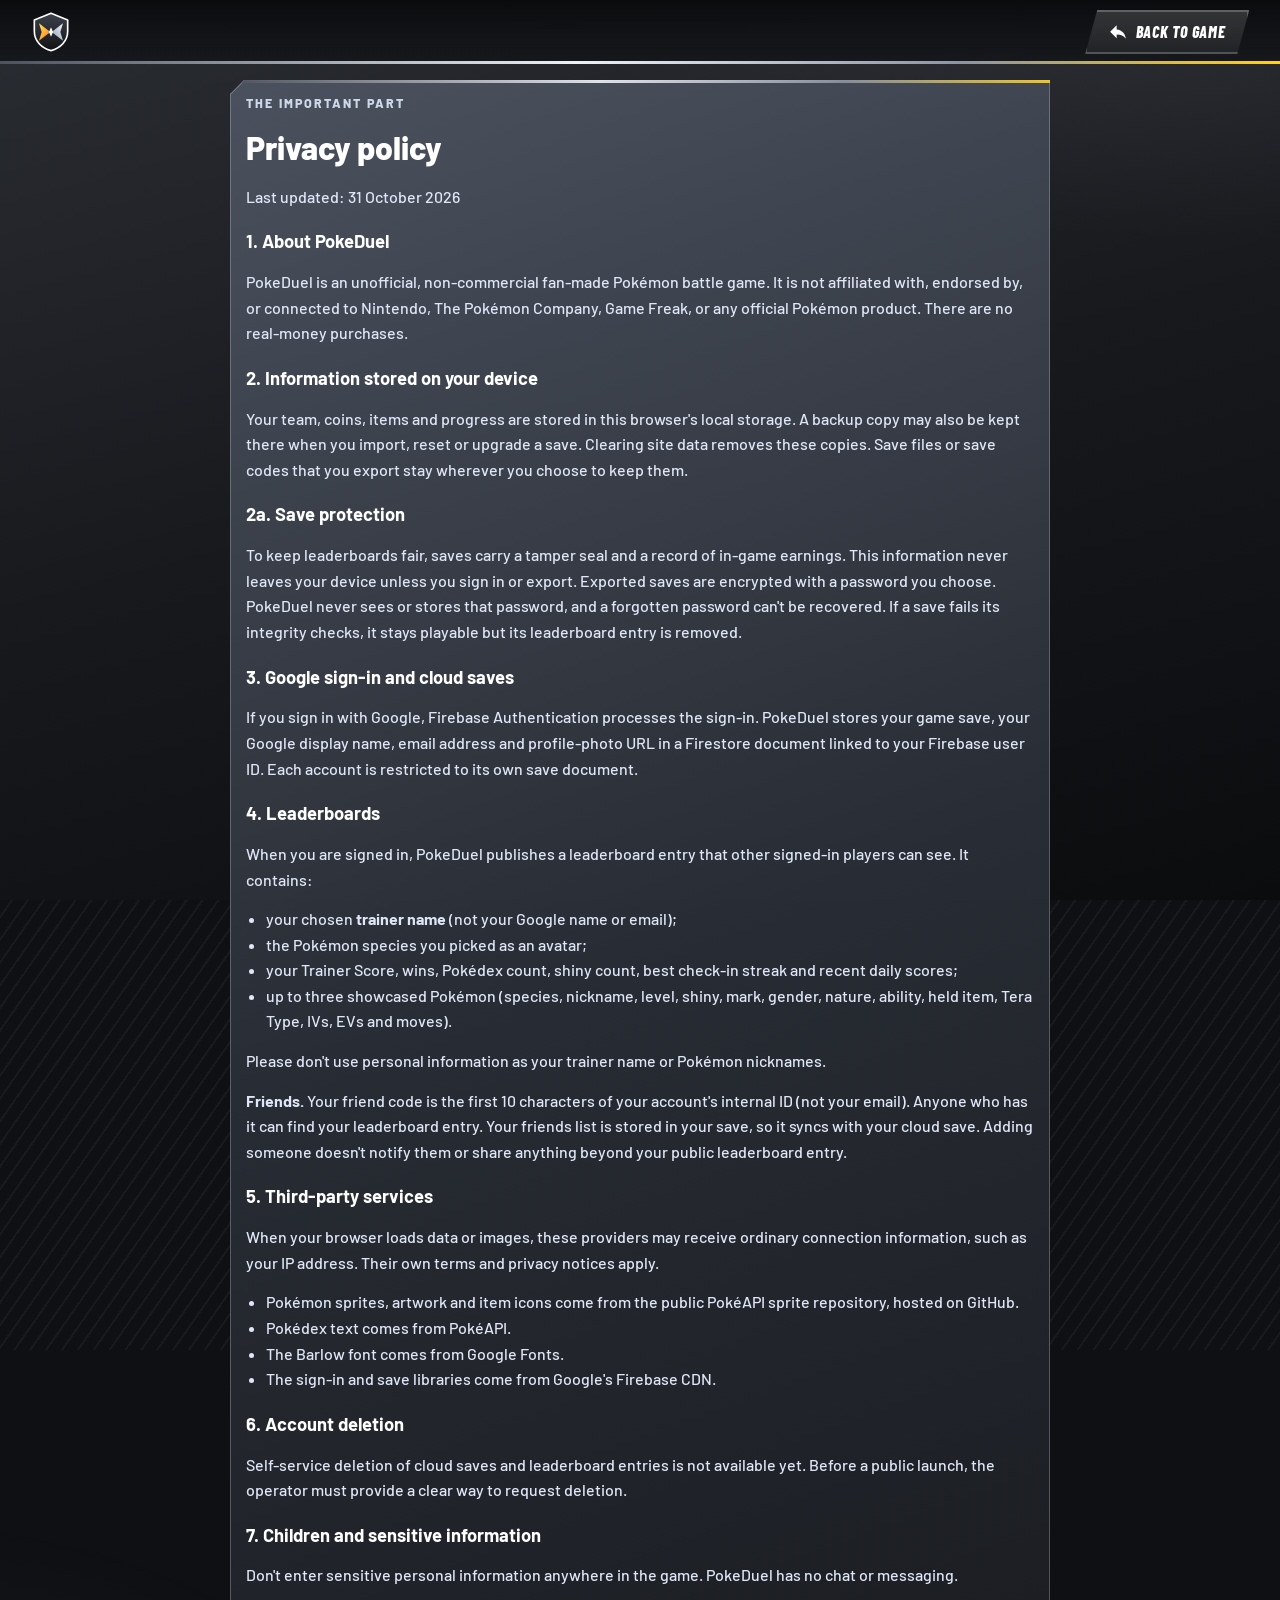
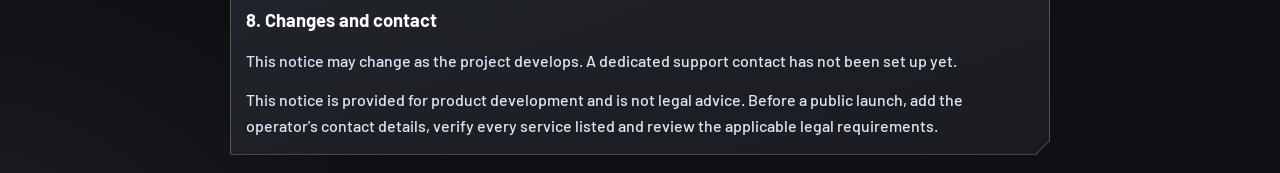
==== commit 1f97cf2e: "Trainer profiles from leaderboards, showcase details, friends list - Selecting a leaderboard row (or" ====
--- a/privacy.html
+++ b/privacy.html
@@ -23,7 +23,7 @@
 <h2>2a. Save protection</h2><p>To keep leaderboards fair, saves carry a tamper seal and a record of in-game earnings. This information never leaves your device unless you sign in or export. Exported saves are encrypted with a password you choose. PokeDuel never sees or stores that password, and a forgotten password can't be recovered. If a save fails its integrity checks, it stays playable but its leaderboard entry is removed.</p>
 <h2>3. Google sign-in and cloud saves</h2><p>If you sign in with Google, Firebase Authentication processes the sign-in. PokeDuel stores your game save, your Google display name, email address and profile-photo URL in a Firestore document linked to your Firebase user ID. Each account is restricted to its own save document.</p>
 <h2>4. Leaderboards</h2><p>When you are signed in, PokeDuel publishes a leaderboard entry that other signed-in players can see. It contains:</p>
-<ul><li>your chosen <b>trainer name</b> (not your Google name or email);</li><li>the Pokémon species you picked as an avatar;</li><li>your Trainer Score, wins, Pokédex count, shiny count, best check-in streak and recent daily scores;</li><li>up to three showcased Pokémon (species, level, shiny and mark).</li></ul><p>Please don't use personal information as your trainer name.</p>
+<ul><li>your chosen <b>trainer name</b> (not your Google name or email);</li><li>the Pokémon species you picked as an avatar;</li><li>your Trainer Score, wins, Pokédex count, shiny count, best check-in streak and recent daily scores;</li><li>up to three showcased Pokémon (species, nickname, level, shiny, mark, gender, nature, ability, held item, Tera Type, IVs, EVs and moves).</li></ul><p>Please don't use personal information as your trainer name or Pokémon nicknames.</p><p><b>Friends.</b> Your friend code is the first 10 characters of your account's internal ID (not your email). Anyone who has it can find your leaderboard entry. Your friends list is stored in your save, so it syncs with your cloud save. Adding someone doesn't notify them or share anything beyond your public leaderboard entry.</p>
 <h2>5. Third-party services</h2><p>When your browser loads data or images, these providers may receive ordinary connection information, such as your IP address. Their own terms and privacy notices apply.</p>
 <ul><li>Pokémon sprites, artwork and item icons come from the public PokéAPI sprite repository, hosted on GitHub.</li><li>Pokédex text comes from PokéAPI.</li><li>The Barlow font comes from Google Fonts.</li><li>The sign-in and save libraries come from Google's Firebase CDN.</li></ul>
 <h2>6. Account deletion</h2><p>Self-service deletion of cloud saves and leaderboard entries is not available yet. Before a public launch, the operator must provide a clear way to request deletion.</p>
--- a/styles.css
+++ b/styles.css
@@ -50,7 +50,7 @@
 
 /* ---------- Angular primitives ---------- */
 .cut{clip-path:polygon(var(--c) 0,100% 0,100% calc(100% - var(--c)),calc(100% - var(--c)) 100%,0 100%,0 var(--c))}
-.panel,.card{position:relative;padding:16px;background:var(--panel);box-shadow:inset 0 0 0 1px var(--edge),var(--shadow);clip-path:polygon(var(--c) 0,100% 0,100% calc(100% - var(--c)),calc(100% - var(--c)) 100%,0 100%,0 var(--c))}
+.panel,.card{position:relative;padding:16px;background:linear-gradient(to bottom right,transparent calc(50% - 0.75px),var(--edge) calc(50% - 0.75px),var(--edge) calc(50% + 0.75px),transparent calc(50% + 0.75px)) top left/var(--c) var(--c) no-repeat,linear-gradient(to bottom right,transparent calc(50% - 0.75px),var(--edge) calc(50% - 0.75px),var(--edge) calc(50% + 0.75px),transparent calc(50% + 0.75px)) bottom right/var(--c) var(--c) no-repeat,var(--panel);box-shadow:inset 0 0 0 1px var(--edge),var(--shadow);clip-path:polygon(var(--c) 0,100% 0,100% calc(100% - var(--c)),calc(100% - var(--c)) 100%,0 100%,0 var(--c))}
 .panel::before,.card::before{content:"";position:absolute;inset:0 0 auto 0;height:3px;background:linear-gradient(90deg,var(--cyan),var(--violet) 55%,var(--magenta));opacity:.9}
 .panel-title,.section-title h2{font-family:var(--display);font-style:italic;font-weight:800;text-transform:uppercase;letter-spacing:.03em}
 .panel-title{display:flex;align-items:baseline;justify-content:space-between;gap:8px;padding:2px 4px 12px;font-size:1.45rem}
@@ -61,7 +61,7 @@
 /* ---------- Buttons ---------- */
 .btn{position:relative;display:inline-flex;align-items:center;justify-content:center;gap:8px;min-height:44px;padding:9px 24px;border:0;overflow:hidden;
   font:800 1rem/1 var(--display);font-style:italic;text-transform:uppercase;letter-spacing:.04em;text-decoration:none;color:#ffffff;
-  background:linear-gradient(180deg,rgba(255,255,255,.2),rgba(255,255,255,.06));box-shadow:inset 0 0 0 2px rgba(255,255,255,.22);
+  background:linear-gradient(to bottom right,transparent calc(50% - 1.5px),rgba(255,255,255,.22) calc(50% - 1.5px),rgba(255,255,255,.22) calc(50% + 1.5px),transparent calc(50% + 1.5px)) left/12px 100% no-repeat,linear-gradient(to bottom right,transparent calc(50% - 1.5px),rgba(255,255,255,.22) calc(50% - 1.5px),rgba(255,255,255,.22) calc(50% + 1.5px),transparent calc(50% + 1.5px)) right/12px 100% no-repeat,linear-gradient(180deg,rgba(255,255,255,.2),rgba(255,255,255,.06));box-shadow:inset 0 0 0 2px rgba(255,255,255,.22);
   clip-path:polygon(12px 0,100% 0,calc(100% - 12px) 100%,0 100%);transition:transform .12s,filter .12s}
 .btn::after{content:"";position:absolute;inset:0;background:linear-gradient(100deg,transparent 30%,rgba(255,255,255,.45) 48%,transparent 66%);transform:translateX(-120%);transition:transform .5s}
 .btn:hover:not(:disabled)::after{transform:translateX(120%)}
@@ -85,31 +85,33 @@
 
 /* ---------- Fields ---------- */
 .field{display:grid;gap:6px;font-weight:800;font-size:.85rem;color:var(--muted);text-transform:uppercase;letter-spacing:.06em}
-input,select,textarea{min-height:44px;padding:9px 16px;border:0;background:rgba(13,14,17,.72);color:#ffffff;box-shadow:inset 0 0 0 2px rgba(196,200,209,.35);clip-path:polygon(8px 0,100% 0,100% calc(100% - 8px),calc(100% - 8px) 100%,0 100%,0 8px)}
+input,select,textarea{min-height:44px;padding:9px 16px;border:0;background:linear-gradient(to bottom right,transparent calc(50% - 1.5px),rgba(196,200,209,.35) calc(50% - 1.5px),rgba(196,200,209,.35) calc(50% + 1.5px),transparent calc(50% + 1.5px)) top left/8px 8px no-repeat,linear-gradient(to bottom right,transparent calc(50% - 1.5px),rgba(196,200,209,.35) calc(50% - 1.5px),rgba(196,200,209,.35) calc(50% + 1.5px),transparent calc(50% + 1.5px)) bottom right/8px 8px no-repeat,rgba(13,14,17,.72);color:#ffffff;box-shadow:inset 0 0 0 2px rgba(196,200,209,.35);clip-path:polygon(8px 0,100% 0,100% calc(100% - 8px),calc(100% - 8px) 100%,0 100%,0 8px)}
 input::placeholder,textarea::placeholder{color:#a8aebb}
-input:focus,select:focus,textarea:focus{outline:0;box-shadow:inset 0 0 0 2px var(--lime)}
+input:focus,select:focus,textarea:focus{outline:0;box-shadow:inset 0 0 0 2px var(--lime);background:linear-gradient(to bottom right,transparent calc(50% - 1.5px),var(--lime) calc(50% - 1.5px),var(--lime) calc(50% + 1.5px),transparent calc(50% + 1.5px)) top left/8px 8px no-repeat,linear-gradient(to bottom right,transparent calc(50% - 1.5px),var(--lime) calc(50% - 1.5px),var(--lime) calc(50% + 1.5px),transparent calc(50% + 1.5px)) bottom right/8px 8px no-repeat,rgba(13,14,17,.72)}
 select{appearance:none;-webkit-appearance:none;padding-right:48px;font-weight:700;cursor:pointer;
-  background:url("data:image/svg+xml,%3Csvg xmlns='http://www.w3.org/2000/svg' viewBox='0 0 24 24'%3E%3Cpath d='M5 8l7 8 7-8z' fill='%23ffd21f'/%3E%3C/svg%3E") right 18px center/14px no-repeat,rgba(4,8,26,.72)}
+  background:linear-gradient(to bottom right,transparent calc(50% - 1.5px),rgba(196,200,209,.35) calc(50% - 1.5px),rgba(196,200,209,.35) calc(50% + 1.5px),transparent calc(50% + 1.5px)) top left/8px 8px no-repeat,linear-gradient(to bottom right,transparent calc(50% - 1.5px),rgba(196,200,209,.35) calc(50% - 1.5px),rgba(196,200,209,.35) calc(50% + 1.5px),transparent calc(50% + 1.5px)) bottom right/8px 8px no-repeat,url("data:image/svg+xml,%3Csvg xmlns='http://www.w3.org/2000/svg' viewBox='0 0 24 24'%3E%3Cpath d='M5 8l7 8 7-8z' fill='%23ffd21f'/%3E%3C/svg%3E") right 18px center/14px no-repeat,rgba(4,8,26,.72)}
 select option{background:#1d1f24;color:#ffffff}
-textarea{width:100%;min-height:120px;font:500 .82rem/1.4 ui-monospace,monospace}
+textarea{width:100%;min-height:120px;font:500 .82rem/1.4 ui-monospace,monospace;background:linear-gradient(to bottom right,transparent calc(50% - 1.5px),rgba(196,200,209,.35) calc(50% - 1.5px),rgba(196,200,209,.35) calc(50% + 1.5px),transparent calc(50% + 1.5px)) top left/8px 8px no-repeat,linear-gradient(to bottom right,transparent calc(50% - 1.5px),rgba(196,200,209,.35) calc(50% - 1.5px),rgba(196,200,209,.35) calc(50% + 1.5px),transparent calc(50% + 1.5px)) bottom right/8px 8px no-repeat,rgba(13,14,17,.72)}
 
 /* ---------- Type chips / gender ---------- */
 .types{display:inline-flex;gap:6px;flex-wrap:wrap;align-items:center}
 .type-img{height:24px;width:auto;display:block}
 .type{display:inline-flex;align-items:center;padding:3px 12px;background:var(--tc,#888);color:#fff;font:800 .76rem/1.2 var(--font);letter-spacing:.06em;text-transform:uppercase;text-shadow:0 1px 2px rgba(0,0,0,.5);clip-path:polygon(6px 0,100% 0,calc(100% - 6px) 100%,0 100%)}
 .t-normal{--tc:var(--t-normal)}.t-fire{--tc:var(--t-fire)}.t-water{--tc:var(--t-water)}.t-electric{--tc:var(--t-electric)}.t-grass{--tc:var(--t-grass)}.t-ice{--tc:var(--t-ice)}.t-fighting{--tc:var(--t-fighting)}.t-poison{--tc:var(--t-poison)}.t-ground{--tc:var(--t-ground)}.t-flying{--tc:var(--t-flying)}.t-psychic{--tc:var(--t-psychic)}.t-bug{--tc:var(--t-bug)}.t-rock{--tc:var(--t-rock)}.t-ghost{--tc:var(--t-ghost)}.t-dragon{--tc:var(--t-dragon)}.t-dark{--tc:var(--t-dark)}.t-steel{--tc:var(--t-steel)}.t-fairy{--tc:var(--t-fairy)}.t-unknown{--tc:var(--t-unknown)}
-.gbadge{display:inline-grid;place-items:center;width:20px;height:20px;border-radius:50%;flex:0 0 20px;vertical-align:middle;box-shadow:0 0 0 2px rgba(255,255,255,.85)}
-.gbadge .ic{width:13px;height:13px;color:#fff;vertical-align:0}
-.gbadge.m{background:#2f7bff}.gbadge.f{background:#ff4f8b}
+.gbadge{display:inline-flex;align-items:center;flex:0 0 auto;margin-left:2px;vertical-align:middle;line-height:1}
+.gbadge .ic{width:1em;height:1em;min-width:15px;min-height:15px;vertical-align:0;filter:drop-shadow(0 1px 1px rgba(0,0,0,.6))}
+.gbadge.m{color:#5aa2ff}.gbadge.f{color:#ff6fa6}
+.sum-head .gbadge.m,.box-party-list .sel .gbadge.m,.st-mon.selected .gbadge.m{color:#0b4fc4}.sum-head .gbadge.f,.box-party-list .sel .gbadge.f{color:#c2185b}
+.sum-head .gbadge .ic,.box-party-list .sel .gbadge .ic{filter:none}
 .shiny-ic{color:#ffd84a;filter:drop-shadow(0 0 4px rgba(255,216,74,.8))}
 
 /* ---------- HP / XP ---------- */
 .hp{display:flex;align-items:center;gap:6px}
 .hp-label{font:800 .7rem/1 var(--display);font-style:italic;padding:2px 6px;background:var(--hot);color:var(--hot-ink);clip-path:polygon(4px 0,100% 0,calc(100% - 4px) 100%,0 100%)}
-.hp-bar{position:relative;flex:1;height:10px;background:#0a0f24;box-shadow:inset 0 0 0 2px rgba(0,0,0,.6);overflow:hidden;clip-path:polygon(4px 0,100% 0,calc(100% - 4px) 100%,0 100%)}
+.hp-bar{position:relative;flex:1;height:10px;background:linear-gradient(to bottom right,transparent calc(50% - 1.5px),rgba(0,0,0,.6) calc(50% - 1.5px),rgba(0,0,0,.6) calc(50% + 1.5px),transparent calc(50% + 1.5px)) left/4px 100% no-repeat,linear-gradient(to bottom right,transparent calc(50% - 1.5px),rgba(0,0,0,.6) calc(50% - 1.5px),rgba(0,0,0,.6) calc(50% + 1.5px),transparent calc(50% + 1.5px)) right/4px 100% no-repeat,#0a0f24;box-shadow:inset 0 0 0 2px rgba(0,0,0,.6);overflow:hidden;clip-path:polygon(4px 0,100% 0,calc(100% - 4px) 100%,0 100%)}
 .hp-bar i{position:absolute;inset:0 auto 0 0;width:100%;background:linear-gradient(180deg,#9dff8f,var(--hp-hi) 55%,#1fb43b);transition:width .6s cubic-bezier(.3,.7,.3,1)}
 .hp-bar i.mid{background:linear-gradient(180deg,#ffe58a,var(--hp-mid) 55%,#d88a00)}.hp-bar i.lo{background:linear-gradient(180deg,#ff9d9d,var(--hp-lo) 55%,#b0101c)}
-.hp-bar::after{content:"";position:absolute;inset:0;background:repeating-linear-gradient(90deg,transparent 0 9.5%,rgba(0,0,0,.35) 9.5% 10%)}
+.hp-bar::after{content:"";position:absolute;inset:0;background:linear-gradient(to bottom right,transparent calc(50% - 1.5px),rgba(0,0,0,.6) calc(50% - 1.5px),rgba(0,0,0,.6) calc(50% + 1.5px),transparent calc(50% + 1.5px)) left/4px 100% no-repeat,linear-gradient(to bottom right,transparent calc(50% - 1.5px),rgba(0,0,0,.6) calc(50% - 1.5px),rgba(0,0,0,.6) calc(50% + 1.5px),transparent calc(50% + 1.5px)) right/4px 100% no-repeat,repeating-linear-gradient(90deg,transparent 0 9.5%,rgba(0,0,0,.35) 9.5% 10%)}
 .xp-bar{height:6px;background:rgba(255,255,255,.14);overflow:hidden}
 .xp-bar i{display:block;height:100%;background:linear-gradient(90deg,#9199a9,#b7bcc6);transition:width .8s}
 .status-chip{display:inline-block;padding:2px 8px;font:800 .7rem/1.2 var(--font);letter-spacing:.06em;color:#fff;clip-path:polygon(4px 0,100% 0,calc(100% - 4px) 100%,0 100%)}
@@ -125,7 +127,7 @@
 .hud-logo{display:flex;align-items:center;gap:8px;text-decoration:none;color:#ffffff}
 .hud-logo img{width:40px;height:40px}
 .hud-logo span{font:800 1.5rem/1 var(--display);font-style:italic;text-transform:uppercase}
-.hud-trainer{display:flex;align-items:center;gap:10px;padding:5px 18px 5px 6px;border:0;background:var(--panel-2);text-align:left;clip-path:polygon(0 0,100% 0,calc(100% - 12px) 100%,0 100%)}
+.hud-trainer{display:flex;flex-direction:row-reverse;align-items:center;gap:10px;padding:5px 6px 5px 22px;border:0;background:var(--panel-2);text-align:right;clip-path:polygon(12px 0,100% 0,100% 100%,0 100%)}
 .hud-trainer img{width:40px;height:40px;object-fit:contain;background:rgba(0,0,0,.25);clip-path:polygon(6px 0,100% 0,100% calc(100% - 6px),calc(100% - 6px) 100%,0 100%,0 6px)}
 .hud-trainer b{display:block;font:800 1.05rem/1.1 var(--display);font-style:italic;text-transform:uppercase}
 .hud-trainer small{color:var(--cyan);font-size:.76rem;font-weight:800;text-transform:uppercase;letter-spacing:.08em}
@@ -134,12 +136,12 @@
 .hud-link:hover{color:#ffffff;background:rgba(255,255,255,.1)}
 .hud-link.active{color:var(--hot-ink);background:linear-gradient(180deg,#fff27a,var(--hot) 50%,var(--hot-2))}
 .hud-wallet{display:flex;gap:8px}
-.pill{display:inline-flex;align-items:center;gap:8px;padding:8px 18px 8px 14px;background:rgba(0,0,0,.35);box-shadow:inset 0 0 0 1px var(--edge);font:800 1.05rem/1 var(--display);font-style:italic;white-space:nowrap;clip-path:polygon(8px 0,100% 0,calc(100% - 8px) 100%,0 100%)}
+.pill{display:inline-flex;align-items:center;gap:8px;padding:8px 18px 8px 14px;background:linear-gradient(to bottom right,transparent calc(50% - 0.75px),var(--edge) calc(50% - 0.75px),var(--edge) calc(50% + 0.75px),transparent calc(50% + 0.75px)) left/8px 100% no-repeat,linear-gradient(to bottom right,transparent calc(50% - 0.75px),var(--edge) calc(50% - 0.75px),var(--edge) calc(50% + 0.75px),transparent calc(50% + 0.75px)) right/8px 100% no-repeat,rgba(0,0,0,.35);box-shadow:inset 0 0 0 1px var(--edge);font:800 1.05rem/1 var(--display);font-style:italic;white-space:nowrap;clip-path:polygon(8px 0,100% 0,calc(100% - 8px) 100%,0 100%)}
 .pill .ic{width:22px;height:22px}
 main{width:100%;max-width:1760px;margin:0 auto;padding:16px clamp(12px,2.4vw,32px) 18px}
 .screen{display:none}
-.screen.active{display:block;animation:screenIn .3s ease-out}
-@keyframes screenIn{from{opacity:0;transform:translateY(10px) skewX(-1deg)}to{opacity:1;transform:none}}
+.screen.active{display:block;animation:screenIn .25s ease-out}
+@keyframes screenIn{from{opacity:0}to{opacity:1}}
 .site-foot{display:flex;flex-wrap:wrap;gap:4px 18px;justify-content:space-between;padding:6px clamp(12px,2.4vw,32px) 14px;color:var(--dim);font-size:.8rem}
 .site-foot a{color:var(--muted)}
 .fill{height:calc(100dvh - var(--hud-h) - 70px);min-height:560px}
@@ -170,11 +172,11 @@
 .st-title p{margin-top:6px;color:var(--muted);font-weight:600}
 .gen-bar{display:flex;align-items:center;justify-content:center;gap:10px}
 .gen-tabs{display:flex;gap:4px;overflow-x:auto;padding:4px;scrollbar-width:none}
-.gen-tab{flex:0 0 auto;display:grid;justify-items:center;min-width:86px;padding:8px 14px;border:0;background:rgba(24,26,30,.82);box-shadow:inset 0 0 0 1px var(--edge);clip-path:polygon(10px 0,100% 0,calc(100% - 10px) 100%,0 100%);transition:background .15s}
+.gen-tab{flex:0 0 auto;display:grid;justify-items:center;min-width:86px;padding:8px 14px;border:0;background:linear-gradient(to bottom right,transparent calc(50% - 0.75px),var(--edge) calc(50% - 0.75px),var(--edge) calc(50% + 0.75px),transparent calc(50% + 0.75px)) left/10px 100% no-repeat,linear-gradient(to bottom right,transparent calc(50% - 0.75px),var(--edge) calc(50% - 0.75px),var(--edge) calc(50% + 0.75px),transparent calc(50% + 0.75px)) right/10px 100% no-repeat,rgba(24,26,30,.82);box-shadow:inset 0 0 0 1px var(--edge);clip-path:polygon(10px 0,100% 0,calc(100% - 10px) 100%,0 100%);transition:background .15s}
 .gen-tab b{font:800 1.3rem/1 var(--display);font-style:italic}
 .gen-tab small{color:var(--muted);font-size:.74rem;font-weight:800;text-transform:uppercase;letter-spacing:.06em}
-.gen-tab:hover{background:rgba(70,76,88,.95)}
-.gen-tab.active{background:linear-gradient(180deg,#fff27a,var(--hot) 50%,var(--hot-2));color:var(--hot-ink)}
+.gen-tab:hover{background:linear-gradient(to bottom right,transparent calc(50% - 0.75px),var(--edge) calc(50% - 0.75px),var(--edge) calc(50% + 0.75px),transparent calc(50% + 0.75px)) left/10px 100% no-repeat,linear-gradient(to bottom right,transparent calc(50% - 0.75px),var(--edge) calc(50% - 0.75px),var(--edge) calc(50% + 0.75px),transparent calc(50% + 0.75px)) right/10px 100% no-repeat,rgba(70,76,88,.95)}
+.gen-tab.active{background:linear-gradient(to bottom right,transparent calc(50% - 0.75px),var(--edge) calc(50% - 0.75px),var(--edge) calc(50% + 0.75px),transparent calc(50% + 0.75px)) left/10px 100% no-repeat,linear-gradient(to bottom right,transparent calc(50% - 0.75px),var(--edge) calc(50% - 0.75px),var(--edge) calc(50% + 0.75px),transparent calc(50% + 0.75px)) right/10px 100% no-repeat,linear-gradient(180deg,#fff27a,var(--hot) 50%,var(--hot-2));color:var(--hot-ink)}
 .gen-tab.active small{color:#4d3600}
 .st-stage{display:grid;grid-template-columns:repeat(3,minmax(0,1fr));gap:clamp(8px,2vw,28px);align-items:center;max-width:1240px;width:100%;margin:0 auto;min-height:340px}
 .st-mon{position:relative;display:grid;justify-items:center;gap:6px;padding:0 0 10px;border:0;background:none;transition:transform .3s,filter .3s;filter:saturate(.75) brightness(.8)}
@@ -186,7 +188,7 @@
 .st-mon .art::after{content:"";position:absolute;bottom:2%;left:50%;width:86%;height:18%;transform:translateX(-50%);border-radius:50%;background:radial-gradient(closest-side,color-mix(in srgb,var(--tc) 80%,#fff),transparent);opacity:.55}
 .st-mon.selected .art::after{opacity:1;box-shadow:0 0 40px 6px color-mix(in srgb,var(--tc) 60%,transparent)}
 @keyframes bob{50%{transform:translateY(-8px)}}
-.st-plate{display:grid;justify-items:center;gap:6px;min-width:200px;padding:10px 26px 12px;background:rgba(8,12,34,.86);box-shadow:inset 0 0 0 1px var(--edge);clip-path:polygon(14px 0,100% 0,calc(100% - 14px) 100%,0 100%)}
+.st-plate{display:grid;justify-items:center;gap:6px;min-width:200px;padding:10px 26px 12px;background:linear-gradient(to bottom right,transparent calc(50% - 0.75px),var(--edge) calc(50% - 0.75px),var(--edge) calc(50% + 0.75px),transparent calc(50% + 0.75px)) left/14px 100% no-repeat,linear-gradient(to bottom right,transparent calc(50% - 0.75px),var(--edge) calc(50% - 0.75px),var(--edge) calc(50% + 0.75px),transparent calc(50% + 0.75px)) right/14px 100% no-repeat,rgba(8,12,34,.86);box-shadow:inset 0 0 0 1px var(--edge);clip-path:polygon(14px 0,100% 0,calc(100% - 14px) 100%,0 100%)}
 .st-mon.selected .st-plate{background:linear-gradient(180deg,rgba(255,210,31,.95),rgba(255,154,26,.95));color:var(--hot-ink);box-shadow:none}
 .st-plate small{font-weight:800;font-size:.78rem;letter-spacing:.08em;opacity:.85}
 .st-plate b{font:800 1.6rem/1 var(--display);font-style:italic;text-transform:uppercase}
@@ -216,7 +218,7 @@
 .daily-head p{color:var(--muted);font-weight:600;font-size:1.05rem}
 .dh-progress{display:flex;align-items:center;gap:18px}
 .ptiles{display:flex;gap:8px}
-.ptile{display:grid;place-items:center;width:58px;height:58px;font:800 1.5rem/1 var(--display);font-style:italic;background:rgba(24,26,30,.85);box-shadow:inset 0 0 0 2px var(--edge-hi);clip-path:polygon(8px 0,100% 0,100% calc(100% - 8px),calc(100% - 8px) 100%,0 100%,0 8px)}
+.ptile{display:grid;place-items:center;width:58px;height:58px;font:800 1.5rem/1 var(--display);font-style:italic;background:linear-gradient(to bottom right,transparent calc(50% - 1.5px),var(--edge-hi) calc(50% - 1.5px),var(--edge-hi) calc(50% + 1.5px),transparent calc(50% + 1.5px)) top left/8px 8px no-repeat,linear-gradient(to bottom right,transparent calc(50% - 1.5px),var(--edge-hi) calc(50% - 1.5px),var(--edge-hi) calc(50% + 1.5px),transparent calc(50% + 1.5px)) bottom right/8px 8px no-repeat,rgba(24,26,30,.85);box-shadow:inset 0 0 0 2px var(--edge-hi);clip-path:polygon(8px 0,100% 0,100% calc(100% - 8px),calc(100% - 8px) 100%,0 100%,0 8px)}
 .ptile .ic{width:28px;height:28px}
 .ptile.win{background:linear-gradient(180deg,#4cf08a,#14a24e);box-shadow:none}
 .ptile.loss{background:linear-gradient(180deg,#ff6a6a,#b4182a);box-shadow:none}
@@ -244,34 +246,28 @@
 .res{display:grid;justify-items:end;line-height:1}
 .res b{font:800 2rem/1 var(--display);font-style:italic}
 .res small{font-weight:800;font-size:.78rem;text-transform:uppercase;letter-spacing:.08em;color:rgba(255,255,255,.9)}
-.team-strip{padding:14px 16px;background:var(--panel);box-shadow:inset 0 0 0 1px var(--edge),var(--shadow);clip-path:polygon(14px 0,100% 0,100% calc(100% - 14px),calc(100% - 14px) 100%,0 100%,0 14px)}
+.team-strip{padding:14px 16px;background:linear-gradient(to bottom right,transparent calc(50% - 0.75px),var(--edge) calc(50% - 0.75px),var(--edge) calc(50% + 0.75px),transparent calc(50% + 0.75px)) top left/14px 14px no-repeat,linear-gradient(to bottom right,transparent calc(50% - 0.75px),var(--edge) calc(50% - 0.75px),var(--edge) calc(50% + 0.75px),transparent calc(50% + 0.75px)) bottom right/14px 14px no-repeat,var(--panel);box-shadow:inset 0 0 0 1px var(--edge),var(--shadow);clip-path:polygon(14px 0,100% 0,100% calc(100% - 14px),calc(100% - 14px) 100%,0 100%,0 14px)}
 .ts-head{display:flex;align-items:center;gap:10px;margin-bottom:10px}
 .ts-head b{font:800 1.3rem/1 var(--display);font-style:italic;text-transform:uppercase}
 .ts-head small{color:var(--muted);font-weight:700}
 .ts-head .btn{margin-left:auto}
 .ts-slots{display:grid;grid-template-columns:repeat(6,minmax(0,1fr));gap:8px}
-.ts-slot{position:relative;display:grid;justify-items:center;gap:2px;padding:8px 4px;border:0;background:rgba(255,255,255,.07);box-shadow:inset 0 0 0 1px var(--edge);font-weight:800;font-size:.82rem;clip-path:polygon(8px 0,100% 0,100% calc(100% - 8px),calc(100% - 8px) 100%,0 100%,0 8px)}
-.ts-slot:hover{background:rgba(255,255,255,.14)}
+.ts-slot{position:relative;display:grid;justify-items:center;gap:2px;padding:8px 4px;border:0;background:linear-gradient(to bottom right,transparent calc(50% - 0.75px),var(--edge) calc(50% - 0.75px),var(--edge) calc(50% + 0.75px),transparent calc(50% + 0.75px)) top left/8px 8px no-repeat,linear-gradient(to bottom right,transparent calc(50% - 0.75px),var(--edge) calc(50% - 0.75px),var(--edge) calc(50% + 0.75px),transparent calc(50% + 0.75px)) bottom right/8px 8px no-repeat,rgba(255,255,255,.07);box-shadow:inset 0 0 0 1px var(--edge);font-weight:800;font-size:.82rem;clip-path:polygon(8px 0,100% 0,100% calc(100% - 8px),calc(100% - 8px) 100%,0 100%,0 8px)}
+.ts-slot:hover{background:linear-gradient(to bottom right,transparent calc(50% - 0.75px),var(--edge) calc(50% - 0.75px),var(--edge) calc(50% + 0.75px),transparent calc(50% + 0.75px)) top left/8px 8px no-repeat,linear-gradient(to bottom right,transparent calc(50% - 0.75px),var(--edge) calc(50% - 0.75px),var(--edge) calc(50% + 0.75px),transparent calc(50% + 0.75px)) bottom right/8px 8px no-repeat,rgba(255,255,255,.14)}
 .ts-slot img{width:72px;height:72px;object-fit:contain;filter:drop-shadow(0 4px 4px rgba(0,0,0,.4))}
 .ts-slot span{max-width:100%;overflow:hidden;text-overflow:ellipsis;white-space:nowrap;padding:0 4px}
-.ts-slot.lead{background:linear-gradient(180deg,rgba(255,210,31,.35),rgba(255,255,255,.05));box-shadow:inset 0 0 0 2px var(--hot)}
+.ts-slot.lead{background:linear-gradient(to bottom right,transparent calc(50% - 1.5px),var(--hot) calc(50% - 1.5px),var(--hot) calc(50% + 1.5px),transparent calc(50% + 1.5px)) top left/8px 8px no-repeat,linear-gradient(to bottom right,transparent calc(50% - 1.5px),var(--hot) calc(50% - 1.5px),var(--hot) calc(50% + 1.5px),transparent calc(50% + 1.5px)) bottom right/8px 8px no-repeat,linear-gradient(180deg,rgba(255,210,31,.35),rgba(255,255,255,.05));box-shadow:inset 0 0 0 2px var(--hot)}
 .ts-slot .shiny-ic{position:absolute;top:6px;right:6px}
-.ts-slot.vacant{place-items:center;min-height:86px;color:var(--dim);box-shadow:inset 0 0 0 2px rgba(255,255,255,.18)}
+.ts-slot.vacant{place-items:center;min-height:86px;color:var(--dim);box-shadow:inset 0 0 0 2px rgba(255,255,255,.18);background:linear-gradient(to bottom right,transparent calc(50% - 1.5px),rgba(255,255,255,.18) calc(50% - 1.5px),rgba(255,255,255,.18) calc(50% + 1.5px),transparent calc(50% + 1.5px)) top left/8px 8px no-repeat,linear-gradient(to bottom right,transparent calc(50% - 1.5px),rgba(255,255,255,.18) calc(50% - 1.5px),rgba(255,255,255,.18) calc(50% + 1.5px),transparent calc(50% + 1.5px)) bottom right/8px 8px no-repeat,rgba(255,255,255,.07)}
 .ts-slot.vacant .ic{width:24px;height:24px}
-.quick-grid{display:grid;grid-template-columns:repeat(7,minmax(0,1fr));gap:8px}
-.qtile{position:relative;display:grid;justify-items:center;gap:6px;padding:14px 4px 12px;border:0;background:linear-gradient(170deg,rgba(103,112,131,.7),rgba(38,41,48,.92));font:800 .98rem/1 var(--display);font-style:italic;text-transform:uppercase;clip-path:polygon(10px 0,100% 0,100% calc(100% - 10px),calc(100% - 10px) 100%,0 100%,0 10px);transition:transform .12s,background .12s}
-.qtile .ic{width:28px;height:28px;color:var(--cyan)}
-.qtile:hover,.qtile:focus-visible{outline:0;transform:translateY(-2px);background:linear-gradient(180deg,#fff27a,var(--hot) 50%,var(--hot-2));color:var(--hot-ink)}
-.qtile:hover .ic,.qtile:focus-visible .ic{color:var(--hot-ink)}
-.qtile .badge{position:absolute;top:6px;right:8px;padding:2px 6px;background:var(--magenta);color:#fff;font:800 .7rem/1.2 var(--font);font-style:normal}
 .howto{list-style:none;margin:0;padding:0;display:grid;gap:10px}
 .howto li{display:grid;grid-template-columns:32px 1fr;gap:12px;align-items:start;padding:12px 14px;background:rgba(255,255,255,.07);line-height:1.45}
 .howto .ic{width:28px;height:28px;color:var(--cyan)}
 .home-center{display:grid;grid-template-rows:auto 1fr;gap:14px;min-width:0}
-.chip{display:inline-flex;align-items:center;gap:8px;padding:8px 18px 8px 14px;border:0;background:rgba(24,26,30,.85);box-shadow:inset 0 0 0 1px var(--edge);font-weight:800;font-size:.92rem;clip-path:polygon(8px 0,100% 0,calc(100% - 8px) 100%,0 100%)}
+.chip{display:inline-flex;align-items:center;gap:8px;padding:8px 18px 8px 14px;border:0;background:linear-gradient(to bottom right,transparent calc(50% - 0.75px),var(--edge) calc(50% - 0.75px),var(--edge) calc(50% + 0.75px),transparent calc(50% + 0.75px)) left/8px 100% no-repeat,linear-gradient(to bottom right,transparent calc(50% - 0.75px),var(--edge) calc(50% - 0.75px),var(--edge) calc(50% + 0.75px),transparent calc(50% + 0.75px)) right/8px 100% no-repeat,rgba(24,26,30,.85);box-shadow:inset 0 0 0 1px var(--edge);font-weight:800;font-size:.92rem;clip-path:polygon(8px 0,100% 0,calc(100% - 8px) 100%,0 100%)}
 .chip .ic{width:20px;height:20px;color:var(--hot)}
 button.chip:hover{filter:brightness(1.25)}
-.chip.alert{background:linear-gradient(90deg,var(--hot),var(--hot-2));color:var(--hot-ink)}
+.chip.alert{background:linear-gradient(to bottom right,transparent calc(50% - 0.75px),var(--edge) calc(50% - 0.75px),var(--edge) calc(50% + 0.75px),transparent calc(50% + 0.75px)) left/8px 100% no-repeat,linear-gradient(to bottom right,transparent calc(50% - 0.75px),var(--edge) calc(50% - 0.75px),var(--edge) calc(50% + 0.75px),transparent calc(50% + 0.75px)) right/8px 100% no-repeat,linear-gradient(90deg,var(--hot),var(--hot-2));color:var(--hot-ink)}
 .chip.alert .ic{color:var(--hot-ink)}
 
 /* ---------- Boxes ---------- */
@@ -293,10 +289,10 @@
 .box-nav span{padding:10px;background:rgba(29,31,36,.65);text-align:center;font:800 1.25rem/1 var(--display);font-style:italic;text-transform:uppercase;clip-path:polygon(10px 0,100% 0,calc(100% - 10px) 100%,0 100%)}
 .box-grid-wrap{flex:1;min-height:0;container-type:size;display:grid;place-items:center}
 .box-grid{display:grid;grid-template-columns:repeat(6,1fr);grid-template-rows:repeat(5,1fr);gap:6px;width:min(100cqw,120cqh);aspect-ratio:6/5}
-.cell{position:relative;border:0;background:rgba(37,41,48,.5);box-shadow:inset 0 0 0 2px rgba(255,255,255,.28);display:grid;place-items:center;padding:0;clip-path:polygon(6px 0,100% 0,100% calc(100% - 6px),calc(100% - 6px) 100%,0 100%,0 6px)}
+.cell{position:relative;border:0;background:linear-gradient(to bottom right,transparent calc(50% - 1.5px),rgba(255,255,255,.28) calc(50% - 1.5px),rgba(255,255,255,.28) calc(50% + 1.5px),transparent calc(50% + 1.5px)) top left/6px 6px no-repeat,linear-gradient(to bottom right,transparent calc(50% - 1.5px),rgba(255,255,255,.28) calc(50% - 1.5px),rgba(255,255,255,.28) calc(50% + 1.5px),transparent calc(50% + 1.5px)) bottom right/6px 6px no-repeat,rgba(37,41,48,.5);box-shadow:inset 0 0 0 2px rgba(255,255,255,.28);display:grid;place-items:center;padding:0;clip-path:polygon(6px 0,100% 0,100% calc(100% - 6px),calc(100% - 6px) 100%,0 100%,0 6px)}
 button.cell:hover{background:rgba(37,41,48,.75)}
 .cell img{width:90%;height:90%;object-fit:contain}
-.cell.sel{background:linear-gradient(180deg,#fff27a,var(--hot));box-shadow:inset 0 0 0 3px #ffffff}
+.cell.sel{background:linear-gradient(to bottom right,transparent calc(50% - 2.25px),#ffffff calc(50% - 2.25px),#ffffff calc(50% + 2.25px),transparent calc(50% + 2.25px)) top left/6px 6px no-repeat,linear-gradient(to bottom right,transparent calc(50% - 2.25px),#ffffff calc(50% - 2.25px),#ffffff calc(50% + 2.25px),transparent calc(50% + 2.25px)) bottom right/6px 6px no-repeat,linear-gradient(180deg,#fff27a,var(--hot));box-shadow:inset 0 0 0 3px #ffffff}
 .cell.in-party::before{content:"";position:absolute;left:5px;top:5px;width:9px;height:9px;background:var(--hot);transform:rotate(45deg);box-shadow:0 0 0 2px rgba(0,0,0,.4)}
 .cell .cs{position:absolute;right:4px;top:3px;width:16px;height:16px}
 .cell .cm{position:absolute;right:5px;bottom:5px;width:14px;height:14px;color:#ff7ad9}
@@ -308,7 +304,7 @@
 .sum-head{display:flex;align-items:center;gap:10px;padding:12px 16px;background:linear-gradient(180deg,#fff27a,var(--hot) 60%,var(--hot-2));color:var(--hot-ink);font:800 1.5rem/1 var(--display);font-style:italic;text-transform:uppercase}
 .sum-head .ball{width:24px;height:24px;flex:0 0 24px;border-radius:50%;background:linear-gradient(#e8423b 0 45%,#1a1a1a 45% 55%,#f4f4f4 55%);box-shadow:0 0 0 2px #1a1a1a}
 .sum-head .lvl{margin-left:auto;padding:4px 12px;background:#1d1f24;color:#ffffff;font-size:1rem;clip-path:polygon(6px 0,100% 0,calc(100% - 6px) 100%,0 100%)}
-.sum-scroll{flex:1;min-height:0;overflow:auto;scrollbar-width:thin}
+.sum-scroll{flex:1;min-height:0;overflow:auto}
 .sum-body{padding:12px 16px;display:grid;gap:12px}
 .sum-art{position:relative;display:grid;place-items:center;min-height:150px;background:radial-gradient(closest-side,rgba(139,147,163,.25),transparent)}
 .sum-art img{width:170px;height:170px;object-fit:contain;filter:drop-shadow(0 10px 12px rgba(0,0,0,.45))}
@@ -357,7 +353,7 @@
 .bag-cat:hover{color:#ffffff;background:rgba(255,255,255,.08)}
 .bag-cat.on{color:var(--hot-ink);background:linear-gradient(90deg,var(--hot),var(--hot-2))}
 .bag-cat .n{margin-left:auto;font:800 .8rem var(--font);font-style:normal;opacity:.8}
-.bag-main{display:flex;flex-direction:column;min-height:0;padding:16px;gap:14px;overflow:auto;scrollbar-width:thin}
+.bag-main{display:flex;flex-direction:column;min-height:0;padding:16px;gap:14px;overflow:auto}
 .feature-row{display:grid;grid-template-columns:repeat(auto-fit,minmax(260px,1fr));gap:12px}
 .feature{position:relative;display:grid;grid-template-columns:96px 1fr;gap:12px;align-items:center;padding:12px 16px;border:0;text-align:left;overflow:hidden;isolation:isolate;background:var(--fg,linear-gradient(120deg,#717b90,#3c414c));clip-path:polygon(14px 0,100% 0,100% calc(100% - 14px),calc(100% - 14px) 100%,0 100%,0 14px)}
 .feature::before{content:"";position:absolute;inset:0;z-index:-1;background:var(--stripes)}
@@ -368,10 +364,10 @@
 .feature b{display:block;font:800 1.5rem/1.05 var(--display);font-style:italic;text-transform:uppercase;margin:4px 0}
 .feature small{font-weight:700;color:#f3f4f5}
 .feature:hover{filter:brightness(1.1)}
-.feature.on{box-shadow:inset 0 0 0 3px var(--hot)}
+.feature.on{box-shadow:inset 0 0 0 3px var(--hot);background:linear-gradient(to bottom right,transparent calc(50% - 2.25px),var(--hot) calc(50% - 2.25px),var(--hot) calc(50% + 2.25px),transparent calc(50% + 2.25px)) top left/14px 14px no-repeat,linear-gradient(to bottom right,transparent calc(50% - 2.25px),var(--hot) calc(50% - 2.25px),var(--hot) calc(50% + 2.25px),transparent calc(50% + 2.25px)) bottom right/14px 14px no-repeat,var(--fg,linear-gradient(120deg,#717b90,#3c414c))}
 .item-grid{list-style:none;margin:0;padding:0;display:grid;grid-template-columns:repeat(auto-fill,minmax(150px,1fr));gap:10px}
-.item-card{position:relative;display:grid;justify-items:center;align-content:start;gap:6px;width:100%;height:100%;padding:14px 10px 12px;border:0;text-align:center;background:linear-gradient(170deg,rgba(103,112,131,.55),rgba(38,41,48,.9));box-shadow:inset 0 0 0 1px var(--edge);clip-path:polygon(10px 0,100% 0,100% calc(100% - 10px),calc(100% - 10px) 100%,0 100%,0 10px);transition:transform .12s,background .12s}
-.item-card:hover{transform:translateY(-2px);background:linear-gradient(170deg,rgba(128,137,156,.7),rgba(47,51,59,.95))}
+.item-card{position:relative;display:grid;justify-items:center;align-content:start;gap:6px;width:100%;height:100%;padding:14px 10px 12px;border:0;text-align:center;background:linear-gradient(to bottom right,transparent calc(50% - 0.75px),var(--edge) calc(50% - 0.75px),var(--edge) calc(50% + 0.75px),transparent calc(50% + 0.75px)) top left/10px 10px no-repeat,linear-gradient(to bottom right,transparent calc(50% - 0.75px),var(--edge) calc(50% - 0.75px),var(--edge) calc(50% + 0.75px),transparent calc(50% + 0.75px)) bottom right/10px 10px no-repeat,linear-gradient(170deg,rgba(103,112,131,.55),rgba(38,41,48,.9));box-shadow:inset 0 0 0 1px var(--edge);clip-path:polygon(10px 0,100% 0,100% calc(100% - 10px),calc(100% - 10px) 100%,0 100%,0 10px);transition:transform .12s,background .12s}
+.item-card:hover{transform:translateY(-2px);background:linear-gradient(to bottom right,transparent calc(50% - 0.75px),var(--edge) calc(50% - 0.75px),var(--edge) calc(50% + 0.75px),transparent calc(50% + 0.75px)) top left/10px 10px no-repeat,linear-gradient(to bottom right,transparent calc(50% - 0.75px),var(--edge) calc(50% - 0.75px),var(--edge) calc(50% + 0.75px),transparent calc(50% + 0.75px)) bottom right/10px 10px no-repeat,linear-gradient(170deg,rgba(128,137,156,.7),rgba(47,51,59,.95))}
 .item-card .tile{display:grid;place-items:center;width:72px;height:72px;background:radial-gradient(circle,rgba(255,255,255,.22),rgba(255,255,255,.03) 70%);clip-path:polygon(50% 0,100% 25%,100% 75%,50% 100%,0 75%,0 25%)}
 .item-card .tile img{width:52px;height:52px;object-fit:contain;image-rendering:pixelated}
 .item-card .tile img.art{image-rendering:auto;width:68px;height:68px}
@@ -381,10 +377,11 @@
 .item-card .price s{opacity:.65;font-size:.85em}
 .item-card .own{position:absolute;top:8px;right:8px;padding:2px 7px;background:var(--cyan);color:#14161a;font:800 .74rem/1.2 var(--font);clip-path:polygon(3px 0,100% 0,calc(100% - 3px) 100%,0 100%)}
 .item-card .sale{position:absolute;top:8px;left:8px;padding:2px 7px;background:var(--magenta);color:#fff;font:800 .74rem/1.2 var(--font)}
-.item-card.on{background:linear-gradient(170deg,rgba(255,210,31,.45),rgba(40,30,10,.9));box-shadow:inset 0 0 0 3px var(--hot)}
-.item-card.box-card{padding-top:10px}
+.item-card.on{background:linear-gradient(to bottom right,transparent calc(50% - 2.25px),var(--hot) calc(50% - 2.25px),var(--hot) calc(50% + 2.25px),transparent calc(50% + 2.25px)) top left/10px 10px no-repeat,linear-gradient(to bottom right,transparent calc(50% - 2.25px),var(--hot) calc(50% - 2.25px),var(--hot) calc(50% + 2.25px),transparent calc(50% + 2.25px)) bottom right/10px 10px no-repeat,linear-gradient(170deg,rgba(255,210,31,.45),rgba(40,30,10,.9));box-shadow:inset 0 0 0 3px var(--hot)}
+.item-card.box-card{padding-top:10px;background:linear-gradient(to bottom right,transparent calc(50% - 0.75px),var(--edge) calc(50% - 0.75px),var(--edge) calc(50% + 0.75px),transparent calc(50% + 0.75px)) top left/10px 10px no-repeat,linear-gradient(to bottom right,transparent calc(50% - 0.75px),var(--edge) calc(50% - 0.75px),var(--edge) calc(50% + 0.75px),transparent calc(50% + 0.75px)) bottom right/10px 10px no-repeat,linear-gradient(170deg,rgba(103,112,131,.55),rgba(38,41,48,.9))}
 .item-card.box-card .tile{width:96px;height:96px;clip-path:none;border-radius:50%}
-.item-card.box-card .tile img{width:92px;height:92px;image-rendering:auto}
+.item-card.box-card .tile img{width:92px;height:92px;image-rendering:auto;transition:opacity .22s,transform .22s}
+.item-card.box-card .tile img.swap{opacity:0;transform:translateY(6px) scale(.92)}
 .box-card.tier-starter{--bg:linear-gradient(170deg,#2bd17e,#262a31)}.box-card.tier-basic{--bg:linear-gradient(170deg,#9ba2b1,#32363f)}.box-card.tier-rare{--bg:linear-gradient(170deg,#acb2be,#373c47)}.box-card.tier-master{--bg:linear-gradient(170deg,#ffcf3a,#7a3b00)}.box-card.tier-region{--bg:linear-gradient(170deg,#6c7689,#30343c)}.box-card.tier-outbreak{--bg:linear-gradient(170deg,#ff5fa2,#30343d)}
 .box-card{background:var(--bg)}
 .box-card:hover{background:var(--bg);filter:brightness(1.12)}
@@ -418,8 +415,8 @@
 .dex-tools{display:flex;flex-wrap:wrap;gap:10px;margin-bottom:14px}
 .dex-tools input{flex:1;min-width:220px}
 .dex-grid{display:grid;grid-template-columns:repeat(auto-fill,minmax(136px,1fr));gap:10px}
-.dex-card{position:relative;display:grid;justify-items:center;gap:2px;padding:12px 6px;border:0;background:linear-gradient(170deg,rgba(103,112,131,.6),rgba(38,41,48,.92));box-shadow:inset 0 0 0 1px var(--edge);text-align:center;clip-path:polygon(10px 0,100% 0,100% calc(100% - 10px),calc(100% - 10px) 100%,0 100%,0 10px);transition:transform .12s}
-.dex-card:hover{transform:translateY(-2px);box-shadow:inset 0 0 0 2px var(--hot)}
+.dex-card{position:relative;display:grid;justify-items:center;gap:2px;padding:12px 6px;border:0;background:linear-gradient(to bottom right,transparent calc(50% - 0.75px),var(--edge) calc(50% - 0.75px),var(--edge) calc(50% + 0.75px),transparent calc(50% + 0.75px)) top left/10px 10px no-repeat,linear-gradient(to bottom right,transparent calc(50% - 0.75px),var(--edge) calc(50% - 0.75px),var(--edge) calc(50% + 0.75px),transparent calc(50% + 0.75px)) bottom right/10px 10px no-repeat,linear-gradient(170deg,rgba(103,112,131,.6),rgba(38,41,48,.92));box-shadow:inset 0 0 0 1px var(--edge);text-align:center;clip-path:polygon(10px 0,100% 0,100% calc(100% - 10px),calc(100% - 10px) 100%,0 100%,0 10px);transition:transform .12s}
+.dex-card:hover{transform:translateY(-2px);box-shadow:inset 0 0 0 2px var(--hot);background:linear-gradient(to bottom right,transparent calc(50% - 1.5px),var(--hot) calc(50% - 1.5px),var(--hot) calc(50% + 1.5px),transparent calc(50% + 1.5px)) top left/10px 10px no-repeat,linear-gradient(to bottom right,transparent calc(50% - 1.5px),var(--hot) calc(50% - 1.5px),var(--hot) calc(50% + 1.5px),transparent calc(50% + 1.5px)) bottom right/10px 10px no-repeat,linear-gradient(170deg,rgba(103,112,131,.6),rgba(38,41,48,.92))}
 .dex-card img{width:92px;height:92px;object-fit:contain}
 .dex-card.unowned img{filter:brightness(0) opacity(.5)}
 .dex-card small{color:var(--muted);font-weight:800;font-size:.78rem}
@@ -438,7 +435,7 @@
 
 /* ---------- Ranks / profile / medals ---------- */
 .rank-tabs{display:flex;gap:6px;flex-wrap:wrap;margin-bottom:14px}
-.rank-tabs button{padding:10px 20px;border:0;background:rgba(24,26,30,.85);box-shadow:inset 0 0 0 1px var(--edge);font:800 1.05rem/1 var(--display);font-style:italic;text-transform:uppercase;clip-path:polygon(10px 0,100% 0,calc(100% - 10px) 100%,0 100%)}
+.rank-tabs button{padding:10px 20px;border:0;background:linear-gradient(to bottom right,transparent calc(50% - 0.75px),var(--edge) calc(50% - 0.75px),var(--edge) calc(50% + 0.75px),transparent calc(50% + 0.75px)) left/10px 100% no-repeat,linear-gradient(to bottom right,transparent calc(50% - 0.75px),var(--edge) calc(50% - 0.75px),var(--edge) calc(50% + 0.75px),transparent calc(50% + 0.75px)) right/10px 100% no-repeat,rgba(24,26,30,.85);box-shadow:inset 0 0 0 1px var(--edge);font:800 1.05rem/1 var(--display);font-style:italic;text-transform:uppercase;clip-path:polygon(10px 0,100% 0,calc(100% - 10px) 100%,0 100%)}
 .rank-tabs button.on{background:linear-gradient(180deg,#fff27a,var(--hot) 50%,var(--hot-2));color:var(--hot-ink);box-shadow:none}
 .rank-body{display:grid;gap:8px}
 .rank-row{display:grid;grid-template-columns:60px 1fr auto;gap:12px;align-items:center;padding:10px 18px;background:linear-gradient(100deg,rgba(103,112,131,.6),rgba(38,41,48,.92));clip-path:polygon(12px 0,100% 0,calc(100% - 12px) 100%,0 100%)}
@@ -465,8 +462,8 @@
 .tc-stats small{display:block;color:var(--muted);font-weight:800;font-size:.74rem;text-transform:uppercase;letter-spacing:.08em}
 .tc-stats b{font:800 1.6rem/1.1 var(--display);font-style:italic}
 .showcase-slots{display:grid;grid-template-columns:repeat(3,1fr);gap:10px}
-.showcase-slot{position:relative;display:grid;justify-items:center;gap:2px;padding:12px 6px;border:0;background:rgba(0,0,0,.25);box-shadow:inset 0 0 0 2px rgba(255,255,255,.3);font-weight:800;font-size:.88rem;text-align:center;clip-path:polygon(12px 0,100% 0,100% calc(100% - 12px),calc(100% - 12px) 100%,0 100%,0 12px)}
-.showcase-slot.filled{background:radial-gradient(circle at 50% 35%,rgba(255,255,255,.2),rgba(0,0,0,.25) 70%)}
+.showcase-slot{position:relative;display:grid;justify-items:center;gap:2px;padding:12px 6px;border:0;background:linear-gradient(to bottom right,transparent calc(50% - 1.5px),rgba(255,255,255,.3) calc(50% - 1.5px),rgba(255,255,255,.3) calc(50% + 1.5px),transparent calc(50% + 1.5px)) top left/12px 12px no-repeat,linear-gradient(to bottom right,transparent calc(50% - 1.5px),rgba(255,255,255,.3) calc(50% - 1.5px),rgba(255,255,255,.3) calc(50% + 1.5px),transparent calc(50% + 1.5px)) bottom right/12px 12px no-repeat,rgba(0,0,0,.25);box-shadow:inset 0 0 0 2px rgba(255,255,255,.3);font-weight:800;font-size:.88rem;text-align:center;clip-path:polygon(12px 0,100% 0,100% calc(100% - 12px),calc(100% - 12px) 100%,0 100%,0 12px)}
+.showcase-slot.filled{background:linear-gradient(to bottom right,transparent calc(50% - 1.5px),rgba(255,255,255,.3) calc(50% - 1.5px),rgba(255,255,255,.3) calc(50% + 1.5px),transparent calc(50% + 1.5px)) top left/12px 12px no-repeat,linear-gradient(to bottom right,transparent calc(50% - 1.5px),rgba(255,255,255,.3) calc(50% - 1.5px),rgba(255,255,255,.3) calc(50% + 1.5px),transparent calc(50% + 1.5px)) bottom right/12px 12px no-repeat,radial-gradient(circle at 50% 35%,rgba(255,255,255,.2),rgba(0,0,0,.25) 70%)}
 .showcase-slot img{width:104px;height:104px;object-fit:contain}
 .showcase-slot small{color:var(--muted)}
 .setting-row{display:flex;justify-content:space-between;align-items:center;gap:12px;padding:12px 0;border-bottom:1px solid rgba(255,255,255,.12);font-weight:700}
@@ -517,8 +514,8 @@
 @keyframes shake{25%{transform:translateX(-6px)}50%{transform:translateX(6px)}75%{transform:translateX(-3px)}}
 .status-card{position:absolute;z-index:4;width:min(360px,40%);padding:10px 16px 12px;background:linear-gradient(110deg,rgba(15,16,19,.94),rgba(45,49,57,.9));box-shadow:var(--shadow)}
 .status-card::before{content:"";position:absolute;inset:0 auto 0 0;width:6px;background:var(--side)}
-.foe-info{--side:linear-gradient(180deg,var(--magenta),var(--violet));left:14px;top:56px;clip-path:polygon(0 0,100% 0,calc(100% - 22px) 100%,0 100%)}
-.player-info{--side:linear-gradient(180deg,var(--cyan),var(--blue));right:14px;bottom:16px;padding-left:30px;clip-path:polygon(22px 0,100% 0,100% 100%,0 100%)}
+.foe-info{--side:linear-gradient(180deg,var(--magenta),var(--violet));left:14px;top:56px;padding-right:40px;clip-path:polygon(0 0,100% 0,calc(100% - 22px) 100%,0 100%)}
+.player-info{--side:linear-gradient(180deg,var(--cyan),var(--blue));right:14px;bottom:16px;padding-left:34px;padding-right:24px;clip-path:polygon(22px 0,100% 0,100% 100%,0 100%)}
 .player-info::before{left:auto;right:0}
 .sc-top{display:flex;align-items:center;gap:8px}
 .sc-top b{font:800 1.35rem/1.1 var(--display);font-style:italic;text-transform:uppercase;white-space:nowrap;overflow:hidden;text-overflow:ellipsis}
@@ -538,9 +535,8 @@
 .cmd{position:relative;display:flex;align-items:center;gap:12px;min-height:66px;padding:10px 22px;border:0;overflow:hidden;color:#ffffff;font:800 1.55rem/1 var(--display);font-style:italic;text-transform:uppercase;text-shadow:0 2px 0 rgba(0,0,0,.3);text-align:left;
   background:var(--cg);clip-path:polygon(14px 0,100% 0,calc(100% - 14px) 100%,0 100%);transition:transform .12s,filter .12s}
 .cmd .ic{width:30px;height:30px}
-.cmd::after{content:"";position:absolute;inset:0;background:repeating-linear-gradient(-55deg,rgba(255,255,255,.1) 0 3px,transparent 3px 14px)}
 .cmd:hover:not(:disabled),.cmd:focus-visible{outline:0;transform:translateY(-2px);filter:brightness(1.15)}
-.cmd:focus-visible{box-shadow:inset 0 0 0 3px var(--lime)}
+.cmd:focus-visible{box-shadow:inset 0 0 0 3px var(--lime);background:linear-gradient(to bottom right,transparent calc(50% - 2.25px),var(--lime) calc(50% - 2.25px),var(--lime) calc(50% + 2.25px),transparent calc(50% + 2.25px)) left/14px 100% no-repeat,linear-gradient(to bottom right,transparent calc(50% - 2.25px),var(--lime) calc(50% - 2.25px),var(--lime) calc(50% + 2.25px),transparent calc(50% + 2.25px)) right/14px 100% no-repeat,var(--cg)}
 .cmd.fight{--cg:linear-gradient(180deg,#ff6a4a,#e0262e)}
 .cmd.party{--cg:linear-gradient(180deg,#45e07e,#159a4c)}
 .cmd.bag{--cg:linear-gradient(180deg,#ffd447,#e08d00);color:#2a1500;text-shadow:none}
@@ -552,7 +548,7 @@
   clip-path:polygon(12px 0,100% 0,100% calc(100% - 12px),calc(100% - 12px) 100%,0 100%,0 12px);transition:transform .12s,filter .12s}
 .move-btn::before{content:"";position:absolute;inset:0;z-index:-1;background:repeating-linear-gradient(-55deg,rgba(255,255,255,.07) 0 3px,transparent 3px 16px),linear-gradient(180deg,transparent 45%,rgba(4,5,6,.35))}
 .move-btn:hover:not(:disabled),.move-btn:focus-visible{outline:0;transform:translateY(-2px);filter:brightness(1.12)}
-.move-btn:focus-visible{box-shadow:inset 0 0 0 3px #ffffff}
+.move-btn:focus-visible{box-shadow:inset 0 0 0 3px #ffffff;background:linear-gradient(to bottom right,transparent calc(50% - 2.25px),#ffffff calc(50% - 2.25px),#ffffff calc(50% + 2.25px),transparent calc(50% + 2.25px)) top left/12px 12px no-repeat,linear-gradient(to bottom right,transparent calc(50% - 2.25px),#ffffff calc(50% - 2.25px),#ffffff calc(50% + 2.25px),transparent calc(50% + 2.25px)) bottom right/12px 12px no-repeat,linear-gradient}
 .move-btn .mtop{display:flex;align-items:center;gap:8px}
 .move-btn .mtop .type-img{height:20px}
 .move-btn .cat{display:grid;place-items:center;width:24px;height:24px;background:rgba(0,0,0,.4);border-radius:50%}
@@ -571,7 +567,7 @@
 .cmd-foot{display:grid;grid-template-columns:1fr auto;gap:8px}
 .party-pick{display:grid;grid-template-columns:repeat(auto-fill,minmax(230px,1fr));gap:8px}
 .party-pick button{display:grid;grid-template-columns:60px 1fr;gap:10px;align-items:center;padding:10px 14px;border:0;background:linear-gradient(100deg,rgba(103,112,131,.7),rgba(38,41,48,.92));text-align:left;font-weight:800;clip-path:polygon(10px 0,100% 0,calc(100% - 10px) 100%,0 100%)}
-.party-pick button:hover:not(:disabled){box-shadow:inset 0 0 0 3px var(--hot)}
+.party-pick button:hover:not(:disabled){box-shadow:inset 0 0 0 3px var(--hot);background:linear-gradient(to bottom right,transparent calc(50% - 2.25px),var(--hot) calc(50% - 2.25px),var(--hot) calc(50% + 2.25px),transparent calc(50% + 2.25px)) left/10px 100% no-repeat,linear-gradient(to bottom right,transparent calc(50% - 2.25px),var(--hot) calc(50% - 2.25px),var(--hot) calc(50% + 2.25px),transparent calc(50% + 2.25px)) right/10px 100% no-repeat,linear-gradient(100deg,rgba(103,112,131,.7),rgba(38,41,48,.92))}
 .party-pick img{width:60px;height:60px;object-fit:contain}
 .party-pick b{font:800 1.1rem/1.1 var(--display);font-style:italic;text-transform:uppercase}
 
@@ -580,7 +576,7 @@
 .modal{position:relative;width:min(640px,100%);max-height:calc(100dvh - 32px);overflow:auto;padding:26px;background:linear-gradient(165deg,#4c5360,#2b2f37 55%,#1d1f24);box-shadow:0 24px 70px rgba(0,0,0,.65);clip-path:polygon(22px 0,100% 0,100% calc(100% - 22px),calc(100% - 22px) 100%,0 100%,0 22px);animation:pop .22s ease-out}
 .modal::before{content:"";position:absolute;inset:0 0 auto 0;height:4px;background:linear-gradient(90deg,var(--cyan),var(--violet),var(--magenta),var(--hot))}
 .modal.wide{width:min(940px,100%)}
-@keyframes pop{from{transform:scale(.94) skewX(-2deg);opacity:0}to{transform:none;opacity:1}}
+@keyframes pop{from{opacity:0}to{opacity:1}}
 .modal-close{position:absolute;top:14px;right:14px}
 .modal h2{font:800 2rem/1.05 var(--display);font-style:italic;text-transform:uppercase;margin-bottom:10px;padding-right:44px}
 .modal p{color:#f0f1f3;margin-bottom:10px;line-height:1.5}
@@ -599,14 +595,14 @@
 .badges{display:flex;flex-wrap:wrap;gap:6px;justify-content:center}
 .badge-chip{display:inline-flex;align-items:center;gap:6px;padding:4px 12px;background:rgba(255,255,255,.14);font-size:.85rem;font-weight:800;clip-path:polygon(5px 0,100% 0,calc(100% - 5px) 100%,0 100%)}
 .badge-chip.gold{background:linear-gradient(90deg,#ffe45c,#f6a417);color:#2a1e00}
-.badge-chip.pink{background:linear-gradient(90deg,#ff7ad9,#a67cff)}
+.badge-chip.pink{background:linear-gradient(90deg,#b8357f,#6a3fb8)}
 .result-list{display:grid;gap:8px;margin:12px 0}
 .result-mon{display:grid;grid-template-columns:56px 1fr;gap:12px;align-items:center;padding:8px 12px;background:rgba(255,255,255,.07);clip-path:polygon(0 0,100% 0,calc(100% - 8px) 100%,0 100%)}
 .result-mon img{width:56px;height:56px;object-fit:contain}
 .result-mon small{color:var(--muted);font-weight:700}
 .pick-grid{display:grid;grid-template-columns:repeat(auto-fill,minmax(120px,1fr));gap:8px;max-height:56dvh;overflow:auto}
 .pick-grid button{display:grid;justify-items:center;gap:2px;padding:10px 6px;border:0;background:linear-gradient(170deg,rgba(103,112,131,.6),rgba(38,41,48,.92));font-weight:800;font-size:.85rem;clip-path:polygon(8px 0,100% 0,100% calc(100% - 8px),calc(100% - 8px) 100%,0 100%,0 8px)}
-.pick-grid button:hover:not(:disabled),.pick-grid button.on{box-shadow:inset 0 0 0 3px var(--hot)}
+.pick-grid button:hover:not(:disabled),.pick-grid button.on{box-shadow:inset 0 0 0 3px var(--hot);background:linear-gradient(to bottom right,transparent calc(50% - 2.25px),var(--hot) calc(50% - 2.25px),var(--hot) calc(50% + 2.25px),transparent calc(50% + 2.25px)) top left/8px 8px no-repeat,linear-gradient(to bottom right,transparent calc(50% - 2.25px),var(--hot) calc(50% - 2.25px),var(--hot) calc(50% + 2.25px),transparent calc(50% + 2.25px)) bottom right/8px 8px no-repeat,linear-gradient(170deg,rgba(103,112,131,.6),rgba(38,41,48,.92))}
 .pick-grid img{width:64px;height:64px;object-fit:contain}
 .pick-grid small{color:var(--muted)}
 .checkin-track{display:grid;grid-template-columns:repeat(7,minmax(0,1fr));gap:6px;margin:14px 0}
@@ -661,13 +657,298 @@
 .feature{box-shadow:inset 4px 0 0 var(--cyan)}
 .feature.deal{box-shadow:inset 4px 0 0 var(--hot)}
 .feature .k{color:var(--hot)}
-.feature.on{box-shadow:inset 0 0 0 3px var(--hot)}
+.feature.on{box-shadow:inset 0 0 0 3px var(--hot);background:linear-gradient(to bottom right,transparent calc(50% - 2.25px),var(--hot) calc(50% - 2.25px),var(--hot) calc(50% + 2.25px),transparent calc(50% + 2.25px)) top left/14px 14px no-repeat,linear-gradient(to bottom right,transparent calc(50% - 2.25px),var(--hot) calc(50% - 2.25px),var(--hot) calc(50% + 2.25px),transparent calc(50% + 2.25px)) bottom right/14px 14px no-repeat,var(--fg,linear-gradient(120deg,#717b90,#3c414c))}
 .box-card,.box-card:hover,.box-card.tier-starter,.box-card.tier-basic,.box-card.tier-rare,.box-card.tier-master,.box-card.tier-region,.box-card.tier-outbreak{--bg:linear-gradient(170deg,#4d525d,#2a2d33 60%,#1d1f23)}
 .box-card.tier-starter{box-shadow:inset 0 3px 0 #2fbf7a}.box-card.tier-rare{box-shadow:inset 0 3px 0 #b48cff}.box-card.tier-master{box-shadow:inset 0 3px 0 var(--hot)}.box-card.tier-outbreak{box-shadow:inset 0 3px 0 #ff7aa8}.box-card.tier-basic,.box-card.tier-region{box-shadow:inset 0 3px 0 var(--cyan)}
 .box-card.on{box-shadow:inset 0 0 0 3px var(--hot)}
 .trainer-card{background:linear-gradient(135deg,#4a4f59,#2a2d33 55%,#16171a)}
 .screen-starter::before{background:radial-gradient(60% 55% at 50% 52%,color-mix(in srgb,var(--tc,#9aa8bf) 45%,transparent),transparent 70%),linear-gradient(180deg,rgba(10,11,13,.2),rgba(10,11,13,.85))}
 .boot-error{margin-top:40px}
+
+
+/* ---------- Gacha reel ---------- */
+.reel{position:relative;width:min(340px,100%);padding:18px;margin:6px auto 2px;background:linear-gradient(180deg,#5b606b,#2b2e34 40%,#1a1b1f);box-shadow:inset 0 0 0 3px var(--hot),0 0 30px rgba(255,210,31,.25);clip-path:polygon(18px 0,100% 0,100% calc(100% - 18px),calc(100% - 18px) 100%,0 100%,0 18px)}
+.reel-lights{position:absolute;inset:6px;pointer-events:none;display:flex;justify-content:space-between}
+.reel-lights i{width:8px;height:8px;border-radius:50%;background:#fff3a0;box-shadow:0 0 8px #ffd21f;animation:bulb .5s steps(2) infinite;animation-delay:calc(var(--i) * -.07s)}
+@keyframes bulb{50%{opacity:.25}}
+.reel-window{position:relative;height:336px;overflow:hidden;background:linear-gradient(180deg,#0c0d10,#22252b 50%,#0c0d10);box-shadow:inset 0 0 0 2px rgba(255,255,255,.25)}
+.reel-window::before,.reel-window::after{content:"";position:absolute;left:0;right:0;height:112px;z-index:2;pointer-events:none}
+.reel-window::before{top:0;background:linear-gradient(180deg,rgba(12,13,16,.95),rgba(12,13,16,.35))}
+.reel-window::after{bottom:0;background:linear-gradient(0deg,rgba(12,13,16,.95),rgba(12,13,16,.35))}
+.reel-strip{list-style:none;margin:0;padding:0;transform:translateY(0);will-change:transform}
+.reel-strip li{display:grid;place-items:center;height:112px}
+.reel-strip img{width:96px;height:96px;object-fit:contain;image-rendering:pixelated;filter:drop-shadow(0 4px 4px rgba(0,0,0,.5))}
+.reel.spin .reel-strip{transform:translateY(var(--stop));transition:transform 3.1s cubic-bezier(.12,.62,.08,1)}
+.reel.spin .reel-strip img{animation:blur 3.1s ease-out}
+@keyframes blur{0%,55%{filter:blur(2px) drop-shadow(0 4px 4px rgba(0,0,0,.5))}100%{filter:drop-shadow(0 4px 4px rgba(0,0,0,.5))}}
+.reel-pointer{position:absolute;top:50%;z-index:3;width:22px;height:30px;transform:translateY(-50%);background:linear-gradient(135deg,#fff27a,var(--hot-2))}
+.reel-pointer.l{left:-2px;clip-path:polygon(0 0,100% 50%,0 100%)}
+.reel-pointer.r{right:-2px;clip-path:polygon(100% 0,0 50%,100% 100%)}
+.reel-window .prize{position:relative}
+.reel.spin .prize::before{content:"";position:absolute;inset:6px 18px;border:3px solid var(--hot);opacity:0;animation:land .6s 3.1s forwards}
+.reel.shiny.spin .prize::before{border-color:#fff27a;box-shadow:0 0 24px #ffd21f}
+@keyframes land{to{opacity:1}}
+
+/* ---------- Missions ---------- */
+.mhead{display:flex;align-items:flex-end;justify-content:space-between;gap:16px;margin-bottom:14px;padding-right:44px}
+.mhead h2{margin:0}
+.mtotal{display:grid;justify-items:end;line-height:1}
+.mtotal small{color:var(--muted);font-weight:800;font-size:.75rem;text-transform:uppercase;letter-spacing:.1em}
+.mtotal b{font:800 2.6rem/1 var(--display);font-style:italic;color:var(--hot)}
+.mtotal b span{font-size:1.4rem;color:var(--muted)}
+.mgrid{list-style:none;margin:0;padding:0;display:grid;grid-template-columns:repeat(3,minmax(0,1fr));gap:10px}
+.mcard{position:relative;display:grid;grid-template-rows:auto auto 1fr auto auto;gap:10px;padding:16px;overflow:hidden;isolation:isolate;background:linear-gradient(170deg,#4a4f59,#2a2d33 60%,#1d1f23);box-shadow:inset 0 0 0 1px var(--edge);clip-path:polygon(14px 0,100% 0,100% calc(100% - 14px),calc(100% - 14px) 100%,0 100%,0 14px)}
+.mcard::before{content:"";position:absolute;inset:0;z-index:-1;background:var(--stripes)}
+.mcard.ready{box-shadow:inset 0 0 0 3px var(--hot),0 0 22px rgba(255,210,31,.25)}
+.mcard.done{opacity:.8}
+.mnum{position:absolute;top:8px;right:14px;font:800 2.6rem/1 var(--display);font-style:italic;color:rgba(255,255,255,.1)}
+.micon{display:grid;place-items:center;width:52px;height:52px;background:rgba(0,0,0,.35);color:var(--cyan);clip-path:polygon(50% 0,100% 25%,100% 75%,50% 100%,0 75%,0 25%)}
+.mcard.ready .micon{background:linear-gradient(135deg,#fff27a,var(--hot-2));color:var(--hot-ink)}
+.micon .ic{width:28px;height:28px}
+.mtitle{font:800 1.3rem/1.1 var(--display);font-style:italic;text-transform:uppercase}
+.mprog{display:grid;gap:4px}
+.mbar{height:10px;background:rgba(0,0,0,.45);overflow:hidden;clip-path:polygon(4px 0,100% 0,calc(100% - 4px) 100%,0 100%)}
+.mbar i{display:block;height:100%;background:linear-gradient(90deg,#cdd8e8,#fff);transition:width .6s}
+.mcard.ready .mbar i,.mcard.done .mbar i{background:linear-gradient(90deg,var(--hot),var(--hot-2))}
+.mcount{font-weight:800;font-size:.9rem;color:var(--muted)}
+.mfoot{display:flex;align-items:center;justify-content:space-between;gap:8px}
+.mreward{display:inline-flex;align-items:center;gap:6px;font:800 1.3rem/1 var(--display);font-style:italic}
+.mreward .ic{width:22px;height:22px}
+.mleft{font-weight:800;font-size:.85rem;color:var(--muted)}
+.mstamp{display:inline-flex;align-items:center;gap:6px;padding:4px 12px;background:rgba(47,211,107,.2);color:#9dffc2;font-weight:800;font-size:.85rem}
+.mbonus{display:grid;grid-template-columns:64px 1fr auto;gap:14px;align-items:center;margin-top:12px;padding:14px 16px;background:linear-gradient(100deg,#3b3f47,#24262b);box-shadow:inset 0 0 0 1px var(--edge);clip-path:polygon(12px 0,100% 0,100% calc(100% - 12px),calc(100% - 12px) 100%,0 100%,0 12px)}
+.mbonus.ready{box-shadow:inset 0 0 0 3px var(--hot)}
+.mbonus img{width:64px;height:64px;image-rendering:pixelated}
+.mbonus b{display:block;font:800 1.3rem/1.1 var(--display);font-style:italic;text-transform:uppercase}
+.mbonus small{color:var(--muted);font-weight:700}
+.mpips{display:flex;gap:6px;margin-top:6px}
+.mpips i{width:26px;height:8px;background:rgba(255,255,255,.18);clip-path:polygon(4px 0,100% 0,calc(100% - 4px) 100%,0 100%)}
+.mpips i.on{background:var(--hot)}
+@media (max-width:820px){.mgrid{grid-template-columns:1fr}.mhead{flex-direction:column;align-items:flex-start}.mtotal{justify-items:start}.mbonus{grid-template-columns:48px 1fr}.mbonus img{width:48px;height:48px}.mbonus .btn,.mbonus .mstamp,.mbonus .mleft{grid-column:1/-1}}
+
+/* ---------- Journey ---------- */
+/* Slanted shapes get their outline from an edge-coloured base with the fill inset 1.5px on ::before. */
+.screen-journey{width:min(100%,980px);margin:0 auto}
+.j-regions{display:grid;grid-template-columns:repeat(9,minmax(0,1fr));gap:6px;margin-bottom:16px}
+.j-region{position:relative;isolation:isolate;display:grid;gap:2px;justify-items:center;padding:9px 6px 10px;border:0;background:var(--edge);color:var(--text);clip-path:polygon(8px 0,100% 0,calc(100% - 8px) 100%,0 100%);font:inherit;cursor:pointer;transition:transform .12s}
+.j-region::before{content:"";position:absolute;inset:1.5px;z-index:-1;background:linear-gradient(180deg,#3d424b,#25282e);clip-path:polygon(7px 0,100% 0,calc(100% - 7px) 100%,0 100%)}
+.j-region small{font:800 .72rem/1 var(--display);color:var(--dim)}
+.j-region b{font:800 1rem/1.05 var(--display);font-style:italic;text-transform:uppercase;letter-spacing:.02em}
+.j-region i{font:700 .78rem/1 var(--font);font-style:normal;color:var(--muted)}
+.j-region .ic{width:15px;height:15px}
+.j-region:hover:not(:disabled){transform:translateY(-2px)}
+.j-region:disabled{cursor:not-allowed;color:var(--dim)}
+.j-region:disabled::before{background:linear-gradient(180deg,#2a2d33,#1d1f23)}
+.j-region.clear i{color:var(--hot)}
+.j-region.active{background:var(--hot)}
+.j-region.active::before{background:linear-gradient(180deg,#fff27a,var(--hot) 50%,var(--hot-2))}
+.j-region.active,.j-region.active small,.j-region.active i{color:var(--hot-ink)}
+.j-head{position:relative;isolation:isolate;display:flex;align-items:flex-end;justify-content:space-between;gap:18px;flex-wrap:wrap;margin-bottom:14px;padding:20px 24px;background:var(--edge);clip-path:polygon(0 0,calc(100% - 22px) 0,100% 22px,100% 100%,22px 100%,0 calc(100% - 22px))}
+.j-head::before{content:"";position:absolute;inset:1.5px;z-index:-1;background:var(--stripes),linear-gradient(120deg,#4a4f59,#2a2d33 60%,#1d1f23);clip-path:polygon(0 0,calc(100% - 21px) 0,100% 21px,100% 100%,21px 100%,0 calc(100% - 21px))}
+.j-head h1{margin:4px 0 6px;font:800 2.8rem/1 var(--display);font-style:italic;text-transform:uppercase;letter-spacing:.02em}
+.j-head p{margin:0;color:var(--muted)}
+.j-head p b{color:var(--text)}
+.j-badges{display:flex;flex-wrap:wrap;gap:6px}
+.j-badge{display:grid;place-items:center;width:38px;height:42px;color:rgba(255,255,255,.18)}
+.j-badge .ic{width:38px;height:42px}
+.j-badge.got{color:var(--tc);filter:drop-shadow(0 0 1px #fff) drop-shadow(0 2px 4px rgba(0,0,0,.5))}
+.j-path{display:grid;gap:8px}
+.jrow{position:relative;isolation:isolate;display:grid;grid-template-columns:64px minmax(0,1fr) auto auto;gap:14px;align-items:center;padding:10px 16px 10px 0;background:var(--edge);clip-path:polygon(0 0,100% 0,100% calc(100% - 14px),calc(100% - 14px) 100%,0 100%)}
+.jrow::before{content:"";position:absolute;inset:1.5px;z-index:-1;background:var(--stripes),linear-gradient(100deg,#40454e,#2a2d33 55%,#1b1d21);clip-path:polygon(0 0,100% 0,100% calc(100% - 13px),calc(100% - 13px) 100%,0 100%)}
+.jrow.route{margin-left:28px;padding-top:6px;padding-bottom:6px}
+.jrow.gym::before{background:var(--stripes),linear-gradient(100deg,#4a505b,#30343b 55%,#1f2126)}
+.jrow.elite::before,.jrow.champion::before{background:var(--stripes),linear-gradient(100deg,#565c68,#353941 55%,#202227)}
+.jrow.next{background:var(--hot)}
+.jrow.locked{opacity:.62}
+.jnum{display:grid;place-items:center;align-self:stretch;margin:-10px 0;background:rgba(0,0,0,.3);font:800 1.6rem/1 var(--display);font-style:italic;clip-path:polygon(0 0,100% 0,82% 100%,0 100%)}
+.jrow.route .jnum{margin:-6px 0;font-size:1.25rem;color:var(--muted)}
+.jnum .ic{width:28px;height:28px}
+.jrow.cleared .jnum{background:linear-gradient(180deg,#26a06a,#17734b);color:#fff}
+.jrow.next .jnum{background:linear-gradient(180deg,#fff27a,var(--hot) 50%,var(--hot-2));color:var(--hot-ink)}
+.jrow.champion .jnum .ic{color:var(--hot)}
+.jrow.champion.next .jnum .ic,.jrow.champion.cleared .jnum .ic{color:inherit}
+.jkind{display:flex;align-items:center;gap:8px;font:800 .78rem/1 var(--display);letter-spacing:.08em;text-transform:uppercase;color:var(--muted)}
+.jkind .type{font-size:.66rem;padding:2px 9px}
+.jinfo h3{margin:4px 0 2px;font:800 1.55rem/1.05 var(--display);font-style:italic;text-transform:uppercase}
+.jrow.route h3{font-size:1.12rem}
+.jmeta{font-size:.86rem;color:var(--muted)}
+.jteam{display:flex;flex-wrap:wrap;justify-content:flex-end;max-width:240px}
+.jteam img{width:40px;height:40px;image-rendering:pixelated}
+.jact{display:flex;align-items:center;gap:10px}
+.j-reward,.j-done,.j-locked{display:inline-flex;align-items:center;gap:5px;font:800 .9rem/1 var(--display);white-space:nowrap}
+.j-reward{color:var(--hot)}
+.j-done{color:#7ce3a8}
+.j-locked{color:var(--dim)}
+.j-reward .ic,.j-done .ic,.j-locked .ic{width:16px;height:16px}
+@media (max-width:820px){
+  .j-regions{grid-template-columns:repeat(9,minmax(86px,1fr));overflow-x:auto;padding-bottom:4px}
+  .j-head h1{font-size:2.1rem}
+  .jrow{grid-template-columns:52px minmax(0,1fr);row-gap:8px;padding-right:14px}
+  .jrow.route{margin-left:14px}
+  .jnum{grid-row:span 2}
+  .jteam{justify-content:flex-start;max-width:none}
+  .jteam:empty{display:none}
+  .jact{justify-content:space-between}
+}
+
+/* ---------- Round 6: centred HUD, straight buttons, square reel ---------- */
+/* Equal side columns keep the nav centred on the screen, whatever the wallet and trainer widths. */
+.hud{display:grid;grid-template-columns:minmax(0,1fr) auto minmax(0,1fr)}
+.hud-left{display:flex;align-items:center;gap:16px;min-width:0}
+.hud-trainer{justify-self:end}
+/* Profile cards and the Pokémon summary use plain rectangular buttons. */
+.card .btn,.sum-actions .btn{clip-path:none}
+.card .btn:not(.primary):not(.danger),.sum-actions .btn:not(.primary):not(.danger){background:linear-gradient(180deg,#4b505a,#30343b);box-shadow:inset 0 0 0 1px var(--edge-hi)}
+.card .btn.primary,.sum-actions .btn.primary{background:linear-gradient(180deg,#fff27a 0%,var(--hot) 45%,var(--hot-2) 100%)}
+.card .btn.danger,.sum-actions .btn.danger{background:linear-gradient(180deg,#ff6a5a,#d4202e)}
+.reel{clip-path:none}
+
+/* Wandering Pokémon lane along the bottom of the screen (never blocks clicks). */
+/* The lane is its own strip below the page content (never behind or over the UI).
+   The body is a column so the strip sits at the bottom of short pages. */
+body{display:flex;flex-direction:column}
+main{flex:1 0 auto}
+#parade{position:relative;flex:none;width:100%;height:130px;overflow:hidden;pointer-events:none}
+body.in-battle #parade{display:none}
+.wanderer{position:absolute;left:0;bottom:0;will-change:transform}
+.wanderer img{display:block;image-rendering:pixelated;filter:drop-shadow(0 3px 2px rgba(0,0,0,.45))}
+#siteFoot{position:relative;z-index:1}
+
+/* Outlined boxes draw their outline along cut corners too (--ol colour, --ow half-width). */
+.battle-log{--ol:rgba(255,255,255,.75);--ow:1.5px;background:linear-gradient(to bottom left,transparent calc(50% - var(--ow)),var(--ol) calc(50% - var(--ow)),var(--ol) calc(50% + var(--ow)),transparent calc(50% + var(--ow))) top right/18px 18px no-repeat,linear-gradient(to bottom left,transparent calc(50% - var(--ow)),var(--ol) calc(50% - var(--ow)),var(--ol) calc(50% + var(--ow)),transparent calc(50% + var(--ow))) bottom left/18px 18px no-repeat,linear-gradient(110deg,rgba(15,16,19,.95),rgba(38,41,48,.95))}
+.mcard{--ol:var(--edge);--ow:.75px;background:linear-gradient(to bottom right,transparent calc(50% - var(--ow)),var(--ol) calc(50% - var(--ow)),var(--ol) calc(50% + var(--ow)),transparent calc(50% + var(--ow))) top left/14px 14px no-repeat,linear-gradient(to bottom right,transparent calc(50% - var(--ow)),var(--ol) calc(50% - var(--ow)),var(--ol) calc(50% + var(--ow)),transparent calc(50% + var(--ow))) bottom right/14px 14px no-repeat,linear-gradient(170deg,#4a4f59,#2a2d33 60%,#1d1f23)}
+.mcard.ready{--ol:var(--hot);--ow:2.25px}
+.mbonus{--ol:var(--edge);--ow:.75px;background:linear-gradient(to bottom right,transparent calc(50% - var(--ow)),var(--ol) calc(50% - var(--ow)),var(--ol) calc(50% + var(--ow)),transparent calc(50% + var(--ow))) top left/12px 12px no-repeat,linear-gradient(to bottom right,transparent calc(50% - var(--ow)),var(--ol) calc(50% - var(--ow)),var(--ol) calc(50% + var(--ow)),transparent calc(50% + var(--ow))) bottom right/12px 12px no-repeat,linear-gradient(100deg,#3b3f47,#24262b)}
+.mbonus.ready{--ol:var(--hot);--ow:2.25px}
+
+.tc-avatar-btn{position:relative;flex:none;padding:0;border:0;background:none;cursor:pointer}
+.tc-avatar-btn span{position:absolute;left:50%;bottom:4px;translate:-50% 0;padding:2px 10px;background:rgba(10,11,13,.85);color:#fff;font:800 .72rem/1.3 var(--display);letter-spacing:.06em;text-transform:uppercase;opacity:0;transition:opacity .15s}
+.tc-avatar-btn:hover span,.tc-avatar-btn:focus-visible span{opacity:1}
+.tc-avatar-btn:focus-visible{outline:3px solid var(--lime);outline-offset:2px}
+.avatar-grid{grid-template-columns:repeat(auto-fill,minmax(104px,1fr))}
+
+/* Custom tick boxes (replaces the browser's checkbox). */
+input.tick{appearance:none;-webkit-appearance:none;flex:none;display:inline-grid;width:26px;height:26px;min-height:0;margin:0;padding:0;border:2px solid var(--edge-hi);background:rgba(0,0,0,.35);clip-path:none;box-shadow:none;cursor:pointer;transition:background .12s,border-color .12s}
+input.tick:hover{border-color:#fff}
+input.tick:checked{border-color:var(--hot);background:url("data:image/svg+xml,%3Csvg xmlns='http://www.w3.org/2000/svg' viewBox='0 0 24 24'%3E%3Cpath d='M4 12.5l5 5L20 6.5' fill='none' stroke='%231d1400' stroke-width='3.6' stroke-linecap='square'/%3E%3C/svg%3E") center/18px 18px no-repeat,linear-gradient(180deg,#fff27a,var(--hot) 50%,var(--hot-2))}
+input.tick:focus,input.tick:focus-visible{outline:3px solid var(--lime);outline-offset:2px;box-shadow:none}
+input.tick:not(:checked):focus{background:rgba(0,0,0,.35)}
+input.tick:checked:focus{background:url("data:image/svg+xml,%3Csvg xmlns='http://www.w3.org/2000/svg' viewBox='0 0 24 24'%3E%3Cpath d='M4 12.5l5 5L20 6.5' fill='none' stroke='%231d1400' stroke-width='3.6' stroke-linecap='square'/%3E%3C/svg%3E") center/18px 18px no-repeat,linear-gradient(180deg,#fff27a,var(--hot) 50%,var(--hot-2))}
+input.tick:disabled{opacity:.45;cursor:not-allowed}
+/* Move picker rows: tick, type, name/description, numbers. */
+.move-row.pick{grid-template-columns:auto auto minmax(0,1fr) auto;cursor:pointer}
+.move-row.pick:has(input:checked){background:rgba(255,210,31,.12)}
+@media (max-width:560px){.move-row.pick{grid-template-columns:auto auto minmax(0,1fr)}.move-row.pick>small:last-child{grid-column:2/-1}}
+/* Battle command buttons: straight sides. */
+.cmd{clip-path:none}
+.cmd:focus-visible{background:var(--cg)}
+
+/* Move effects (see moveFx in app.js). */
+.battle-fx{pointer-events:none}
+.fx{position:absolute;z-index:4;pointer-events:none}
+.fx-orb{width:52px;height:52px;border-radius:50%;background:radial-gradient(circle at 40% 38%,#fff 0 18%,var(--c) 48%,transparent 72%);box-shadow:0 0 18px 6px var(--c)}
+.fx-orb.trail{width:34px;height:34px;opacity:.55;box-shadow:0 0 10px 2px var(--c)}
+.fx-burst{width:var(--s,110px);height:var(--s,110px);translate:-50% -50%}
+.fx-burst b{position:absolute;inset:0;border-radius:50%;border:10px solid var(--c);box-shadow:0 0 14px var(--c),inset 0 0 14px var(--c);animation:fxRing .5s ease-out forwards}
+.fx-burst b+b{border-width:3px;border-color:#fff;animation-delay:.07s;opacity:0}
+.fx-burst i{position:absolute;left:50%;top:50%;width:14px;height:42%;margin-left:-7px;background:linear-gradient(180deg,#fff,var(--c));clip-path:polygon(50% 0,100% 30%,50% 100%,0 30%);transform-origin:50% 0;rotate:var(--a);animation:fxShard .5s ease-out forwards}
+.fx-burst.big b{border-width:14px}
+/* Type-coloured impact star in the centre of the hit. */
+.fx-burst s{position:absolute;inset:22%;background:radial-gradient(circle,#fff 0 12%,var(--c) 40%,transparent 70%);clip-path:polygon(50% 0,61% 35%,98% 35%,68% 57%,79% 91%,50% 70%,21% 91%,32% 57%,2% 35%,39% 35%);animation:fxStar .45s ease-out forwards}
+@keyframes fxStar{0%{scale:.3;rotate:0deg;opacity:1}60%{opacity:1}100%{scale:1.3;rotate:25deg;opacity:0}}
+@keyframes fxRing{from{scale:.15;opacity:1}to{scale:1.15;opacity:0}}
+@keyframes fxShard{from{translate:0 0;scale:1 .4;opacity:1}to{translate:calc(sin(var(--a)) * var(--s,110px) * -.5 * var(--d)) calc(cos(var(--a)) * var(--s,110px) * .5 * var(--d));scale:.6 1;opacity:0}}
+.fx-aura{width:var(--s,120px);height:calc(var(--s,120px) * .32);translate:-50% -50%}
+.fx-aura b{position:absolute;inset:0;border-radius:50%;border:6px solid var(--c);box-shadow:0 0 16px var(--c);opacity:0;animation:fxAura .9s ease-out forwards}
+.fx-aura b:nth-child(2){animation-delay:.15s}
+.fx-aura b:nth-child(3){animation-delay:.3s}
+.fx-aura.crystal b{border-color:#e9eef7;box-shadow:0 0 20px var(--c),0 0 6px #fff}
+@keyframes fxAura{0%{translate:0 0;scale:.6;opacity:0}25%{opacity:1}100%{translate:0 calc(var(--s,120px) * -1);scale:1.1;opacity:0}}
+
+/* ---------- Sliders: custom scrollbars and range inputs ----------
+   Angular steel thumb in a recessed track; it turns yellow on hover and drag,
+   like the rest of the selection system. Firefox gets the matching colours. */
+::-webkit-scrollbar{width:14px;height:14px}
+::-webkit-scrollbar-track{background:linear-gradient(90deg,rgba(0,0,0,.42),rgba(0,0,0,.28));box-shadow:inset 0 0 0 1px rgba(255,255,255,.08)}
+::-webkit-scrollbar:horizontal{height:12px}
+::-webkit-scrollbar-track:horizontal{background:linear-gradient(180deg,rgba(0,0,0,.42),rgba(0,0,0,.28))}
+::-webkit-scrollbar-thumb{min-height:44px;border:3px solid transparent;background:linear-gradient(90deg,#9aa1ae,#6c7381 55%,#545a66) padding-box;box-shadow:inset 1px 0 0 rgba(255,255,255,.35),inset -1px 0 0 rgba(0,0,0,.35)}
+::-webkit-scrollbar-thumb:horizontal{min-width:44px;background:linear-gradient(180deg,#9aa1ae,#6c7381 55%,#545a66) padding-box}
+::-webkit-scrollbar-thumb:hover{background:linear-gradient(90deg,#fff27a,var(--hot) 50%,var(--hot-2)) padding-box}
+::-webkit-scrollbar-thumb:horizontal:hover{background:linear-gradient(180deg,#fff27a,var(--hot) 50%,var(--hot-2)) padding-box}
+::-webkit-scrollbar-thumb:active{background:linear-gradient(90deg,#fff9b8,#ffe04d 50%,var(--hot)) padding-box}
+::-webkit-scrollbar-corner{background:transparent}
+::-webkit-scrollbar-button{display:none}
+/* Inner panels (modals, lists, summaries) use a slimmer slider. */
+.modal::-webkit-scrollbar,.sum-scroll::-webkit-scrollbar,.bag-main::-webkit-scrollbar,.pick-grid::-webkit-scrollbar,.box-grid-wrap::-webkit-scrollbar,.j-regions::-webkit-scrollbar,.result-list::-webkit-scrollbar,.move-list::-webkit-scrollbar{width:10px;height:10px}
+.modal::-webkit-scrollbar-thumb,.sum-scroll::-webkit-scrollbar-thumb,.bag-main::-webkit-scrollbar-thumb,.pick-grid::-webkit-scrollbar-thumb,.box-grid-wrap::-webkit-scrollbar-thumb,.j-regions::-webkit-scrollbar-thumb,.result-list::-webkit-scrollbar-thumb,.move-list::-webkit-scrollbar-thumb{border-width:2px}
+@supports not selector(::-webkit-scrollbar){*{scrollbar-color:#7c8391 rgba(0,0,0,.35)}}
+
+/* Range inputs share the same look: recessed track, filled part in yellow
+   (set --fill as a percentage from script), angular steel handle. */
+input[type=range]{-webkit-appearance:none;appearance:none;width:100%;min-height:0;height:28px;padding:0;margin:0;background:transparent;box-shadow:none;clip-path:none;cursor:pointer}
+input[type=range]:focus{outline:0;background:transparent;box-shadow:none}
+input[type=range]::-webkit-slider-runnable-track{height:10px;background:linear-gradient(90deg,var(--hot-2),var(--hot) var(--fill,0%),rgba(0,0,0,.45) var(--fill,0%));box-shadow:inset 0 0 0 1px rgba(255,255,255,.14)}
+input[type=range]::-moz-range-track{height:10px;background:rgba(0,0,0,.45);box-shadow:inset 0 0 0 1px rgba(255,255,255,.14)}
+input[type=range]::-moz-range-progress{height:10px;background:linear-gradient(90deg,var(--hot-2),var(--hot))}
+input[type=range]::-webkit-slider-thumb{-webkit-appearance:none;width:22px;height:28px;margin-top:-9px;border:0;background:linear-gradient(180deg,#ffffff,#c9ced8 55%,#9aa1ae);box-shadow:0 2px 6px rgba(0,0,0,.5),inset 0 -3px 0 rgba(0,0,0,.18);clip-path:polygon(25% 0,100% 0,75% 100%,0 100%)}
+input[type=range]::-moz-range-thumb{width:22px;height:28px;border:0;border-radius:0;background:linear-gradient(180deg,#ffffff,#c9ced8 55%,#9aa1ae);box-shadow:0 2px 6px rgba(0,0,0,.5)}
+input[type=range]:hover::-webkit-slider-thumb,input[type=range]:active::-webkit-slider-thumb{background:linear-gradient(180deg,#fff27a,var(--hot) 50%,var(--hot-2))}
+input[type=range]:hover::-moz-range-thumb,input[type=range]:active::-moz-range-thumb{background:linear-gradient(180deg,#fff27a,var(--hot) 50%,var(--hot-2))}
+input[type=range]:focus-visible::-webkit-slider-thumb{outline:3px solid var(--lime)}
+input[type=range]:focus-visible::-moz-range-thumb{outline:3px solid var(--lime)}
+input[type=range]:disabled{opacity:.45;cursor:not-allowed}
+
+/* ---------- HUD wallet ---------- */
+.hud-wallet{display:flex;gap:0;background:linear-gradient(180deg,#2d3138,#1a1c20);box-shadow:inset 0 0 0 1px var(--edge),0 4px 14px rgba(0,0,0,.35)}
+.wal{display:flex;align-items:center;gap:10px;padding:6px 16px 6px 8px;transform-origin:50% 50%}
+.wal+.wal{box-shadow:inset 1px 0 0 var(--edge)}
+.wal-ic{display:grid;place-items:center;width:36px;height:36px;background:radial-gradient(circle at 50% 35%,rgba(255,255,255,.16),rgba(0,0,0,.35) 70%);box-shadow:inset 0 0 0 1px rgba(255,255,255,.14)}
+.wal.tp .wal-ic{box-shadow:inset 0 0 0 1px rgba(126,240,255,.45),0 0 12px rgba(126,240,255,.18)}
+.wal.coin .wal-ic{box-shadow:inset 0 0 0 1px rgba(255,216,74,.5),0 0 12px rgba(255,216,74,.18)}
+.wal-ic .ic{width:24px;height:24px}
+.wal-txt{display:grid;line-height:1}
+.wal-txt b{font:800 1.3rem/1 var(--display);font-style:italic;letter-spacing:.02em;font-variant-numeric:tabular-nums;color:#fff}
+.wal-txt small{white-space:nowrap;margin-top:3px;font:800 .62rem/1 var(--font);letter-spacing:.12em;text-transform:uppercase;color:var(--muted)}
+.wal.coin .wal-txt b{color:#ffe27a}
+/* Badges on top tabs. */
+.hud-link{position:relative}
+.nav-badge{display:inline-block;margin-left:6px;vertical-align:2px;min-width:18px;padding:2px 5px;background:#e8336d;color:#fff;font:800 .64rem/1.1 var(--font);font-style:normal;letter-spacing:.04em;text-align:center;text-transform:uppercase}
+.hud-link.active .nav-badge{background:#1d1400;color:#ffe27a}
+@media (max-width:1600px){.hud-link{padding:10px 11px;font-size:.98rem}}
+@media (max-width:440px){.wal{padding:5px 10px 5px 5px;gap:6px}.wal-ic{width:28px;height:28px}.wal-ic .ic{width:19px;height:19px}.wal-txt b{font-size:1.05rem}.wal-txt small{display:none}}
+
+/* ---------- Trainer profiles and friends ---------- */
+.rank-row[data-trainer],.friend-row{cursor:pointer;transition:transform .12s,filter .12s}
+.rank-row[data-trainer]:hover,.friend-row:hover{transform:translateX(4px);filter:brightness(1.12)}
+.profile-main{display:grid;gap:16px;min-width:0}
+.friends-card .friend-tools{display:grid;gap:10px;margin-bottom:14px}
+.friend-code{display:flex;align-items:center;gap:12px;flex-wrap:wrap;padding:10px 14px;background:rgba(0,0,0,.3);box-shadow:inset 0 0 0 1px var(--edge)}
+.friend-code small{font:800 .7rem/1 var(--font);letter-spacing:.1em;text-transform:uppercase;color:var(--muted)}
+.friend-code b{font:800 1.3rem/1 var(--display);font-style:italic;letter-spacing:.08em;font-variant-numeric:tabular-nums}
+.friend-code .btn{margin-left:auto}
+.friend-add{display:flex;gap:8px}
+.friend-add input{flex:1;min-width:0}
+.friend-msg{min-height:1.2em;margin:0;font-size:.9rem}
+.friend-list{display:grid;gap:6px;max-height:420px;overflow:auto}
+.friend-row{display:grid;grid-template-columns:48px minmax(0,1fr) auto auto;gap:12px;align-items:center;padding:8px 14px 8px 8px;background:linear-gradient(100deg,rgba(103,112,131,.45),rgba(38,41,48,.9));box-shadow:inset 0 0 0 1px var(--edge)}
+.friend-row img{width:48px;height:48px;object-fit:contain}
+.fr-name{display:grid;min-width:0}
+.fr-name b{font:800 1.15rem/1.1 var(--display);font-style:italic;text-transform:uppercase;white-space:nowrap;overflow:hidden;text-overflow:ellipsis}
+.fr-name small,.fr-today small{color:var(--muted);font-size:.78rem}
+.fr-today{display:grid;justify-items:end}
+.fr-today b{font:800 1.2rem/1 var(--display);font-style:italic}
+.fr-show{display:flex}
+.fr-show img{width:34px;height:34px}
+.tp-head{display:flex;gap:16px;align-items:center;margin-bottom:14px;padding-right:44px}
+.tp-head h2{font:800 2.2rem/1 var(--display);font-style:italic;text-transform:uppercase}
+.tp-stats{grid-template-columns:repeat(3,minmax(0,1fr))}
+.showcase-slot.vacant{display:grid;place-items:center;min-height:150px;box-shadow:inset 0 0 0 1px var(--edge);background:rgba(0,0,0,.2)}
+.tp-mon{display:grid;grid-template-columns:180px 1fr;gap:18px;align-items:center;margin:12px 0 14px}
+.tp-art{display:grid;place-items:center;height:180px;background:radial-gradient(circle,rgba(255,255,255,.14),transparent 70%)}
+.tp-art img{width:170px;height:170px;object-fit:contain}
+.tp-mon h2{display:flex;align-items:center;gap:8px;font:800 2rem/1 var(--display);font-style:italic;text-transform:uppercase}
+@media (max-width:560px){.friend-row{grid-template-columns:44px minmax(0,1fr) auto}.fr-show{display:none}.tp-stats{grid-template-columns:repeat(2,minmax(0,1fr))}.tp-mon{grid-template-columns:1fr;justify-items:center;text-align:center}.tp-mon .types{justify-content:center}}
 
 /* ---------- Responsive ---------- */
 @media (max-width:1280px){
@@ -688,11 +969,19 @@
   .bag-detail{box-shadow:inset 0 1px 0 var(--edge)}
   .st-info{grid-template-columns:1fr}
 }
+@media (max-width:1560px){.hud-logo span{display:none}}
+@media (max-width:1320px){.hud-link{padding:10px 12px}}
+@media (max-width:1380px){
+  :root{--hud-h:auto}
+  .hud{display:flex;flex-wrap:wrap;height:auto;padding-top:10px;padding-bottom:10px}
+  .hud-nav{order:3;flex-basis:100%;justify-content:center;overflow-x:auto;scrollbar-width:none}
+  .hud-trainer{margin-left:auto}
+}
 @media (max-width:820px){
   :root{--hud-h:auto}
-  .hud{flex-wrap:wrap;height:auto;padding-top:10px;padding-bottom:10px}
+  .hud{display:flex;flex-wrap:wrap;height:auto;padding-top:10px;padding-bottom:10px}
   .hud-nav{order:3;flex-basis:100%;justify-content:flex-start;overflow-x:auto;scrollbar-width:none}
-  .hud-wallet{margin-left:auto}
+  .hud-trainer{margin-left:auto}
   .hud-logo span{display:none}
   .drow{grid-template-columns:56px minmax(0,1fr) auto;gap:10px;padding-right:12px}
   .dnum{font-size:1.8rem}
@@ -700,9 +989,8 @@
   .dteam{grid-column:2/3;grid-row:2}
   .dteam img{width:44px;height:44px}
   .dact{grid-column:3;grid-row:1/3;min-width:0}
-  .ptile{width:48px;height:48px}
+  .ptile{width:48px;height:48px;background:linear-gradient(to bottom right,transparent calc(50% - 1.5px),var(--edge-hi) calc(50% - 1.5px),var(--edge-hi) calc(50% + 1.5px),transparent calc(50% + 1.5px)) top left/8px 8px no-repeat,linear-gradient(to bottom right,transparent calc(50% - 1.5px),var(--edge-hi) calc(50% - 1.5px),var(--edge-hi) calc(50% + 1.5px),transparent calc(50% + 1.5px)) bottom right/8px 8px no-repeat,rgba(24,26,30,.85)}
   .ts-slots{grid-template-columns:repeat(3,minmax(0,1fr))}
-  .quick-grid{grid-template-columns:repeat(4,minmax(0,1fr))}
   .dh-date{display:none}
   .screen-starter.active{grid-template-columns:minmax(0,1fr)}
   .st-head{flex-direction:column;gap:6px;text-align:center}
@@ -715,7 +1003,7 @@
   .st-info{padding:14px}
   .st-info h2{font-size:1.7rem}
   .player-info{padding-left:28px}
-  .st-plate{min-width:0;padding:8px 12px}
+  .st-plate{min-width:0;padding:8px 12px;background:linear-gradient(to bottom right,transparent calc(50% - 0.75px),var(--edge) calc(50% - 0.75px),var(--edge) calc(50% + 0.75px),transparent calc(50% + 0.75px)) left/14px 100% no-repeat,linear-gradient(to bottom right,transparent calc(50% - 0.75px),var(--edge) calc(50% - 0.75px),var(--edge) calc(50% + 0.75px),transparent calc(50% + 0.75px)) right/14px 100% no-repeat,rgba(8,12,34,.86)}
   .st-plate b{font-size:1.05rem}
   .profile-layout{grid-template-columns:1fr}
   .battle-bottom{grid-template-columns:1fr;min-width:0}
@@ -736,7 +1024,7 @@
 @media (max-width:440px){
   .hud-trainer span{display:none}
   .box-grid{gap:4px}
-  .pill{padding:6px 12px 6px 10px;font-size:.95rem}
+  .pill{padding:6px 12px 6px 10px;font-size:.95rem;background:linear-gradient(to bottom right,transparent calc(50% - 0.75px),var(--edge) calc(50% - 0.75px),var(--edge) calc(50% + 0.75px),transparent calc(50% + 0.75px)) left/8px 100% no-repeat,linear-gradient(to bottom right,transparent calc(50% - 0.75px),var(--edge) calc(50% - 0.75px),var(--edge) calc(50% + 0.75px),transparent calc(50% + 0.75px)) right/8px 100% no-repeat,rgba(0,0,0,.35)}
 }
 .reduced-effects *,.reduced-effects *::before,.reduced-effects *::after{animation-duration:.001ms!important;animation-iteration-count:1!important;transition-duration:.001ms!important}
 @media (prefers-reduced-motion:reduce){*,*::before,*::after{animation-duration:.001ms!important;animation-iteration-count:1!important;transition-duration:.001ms!important}}
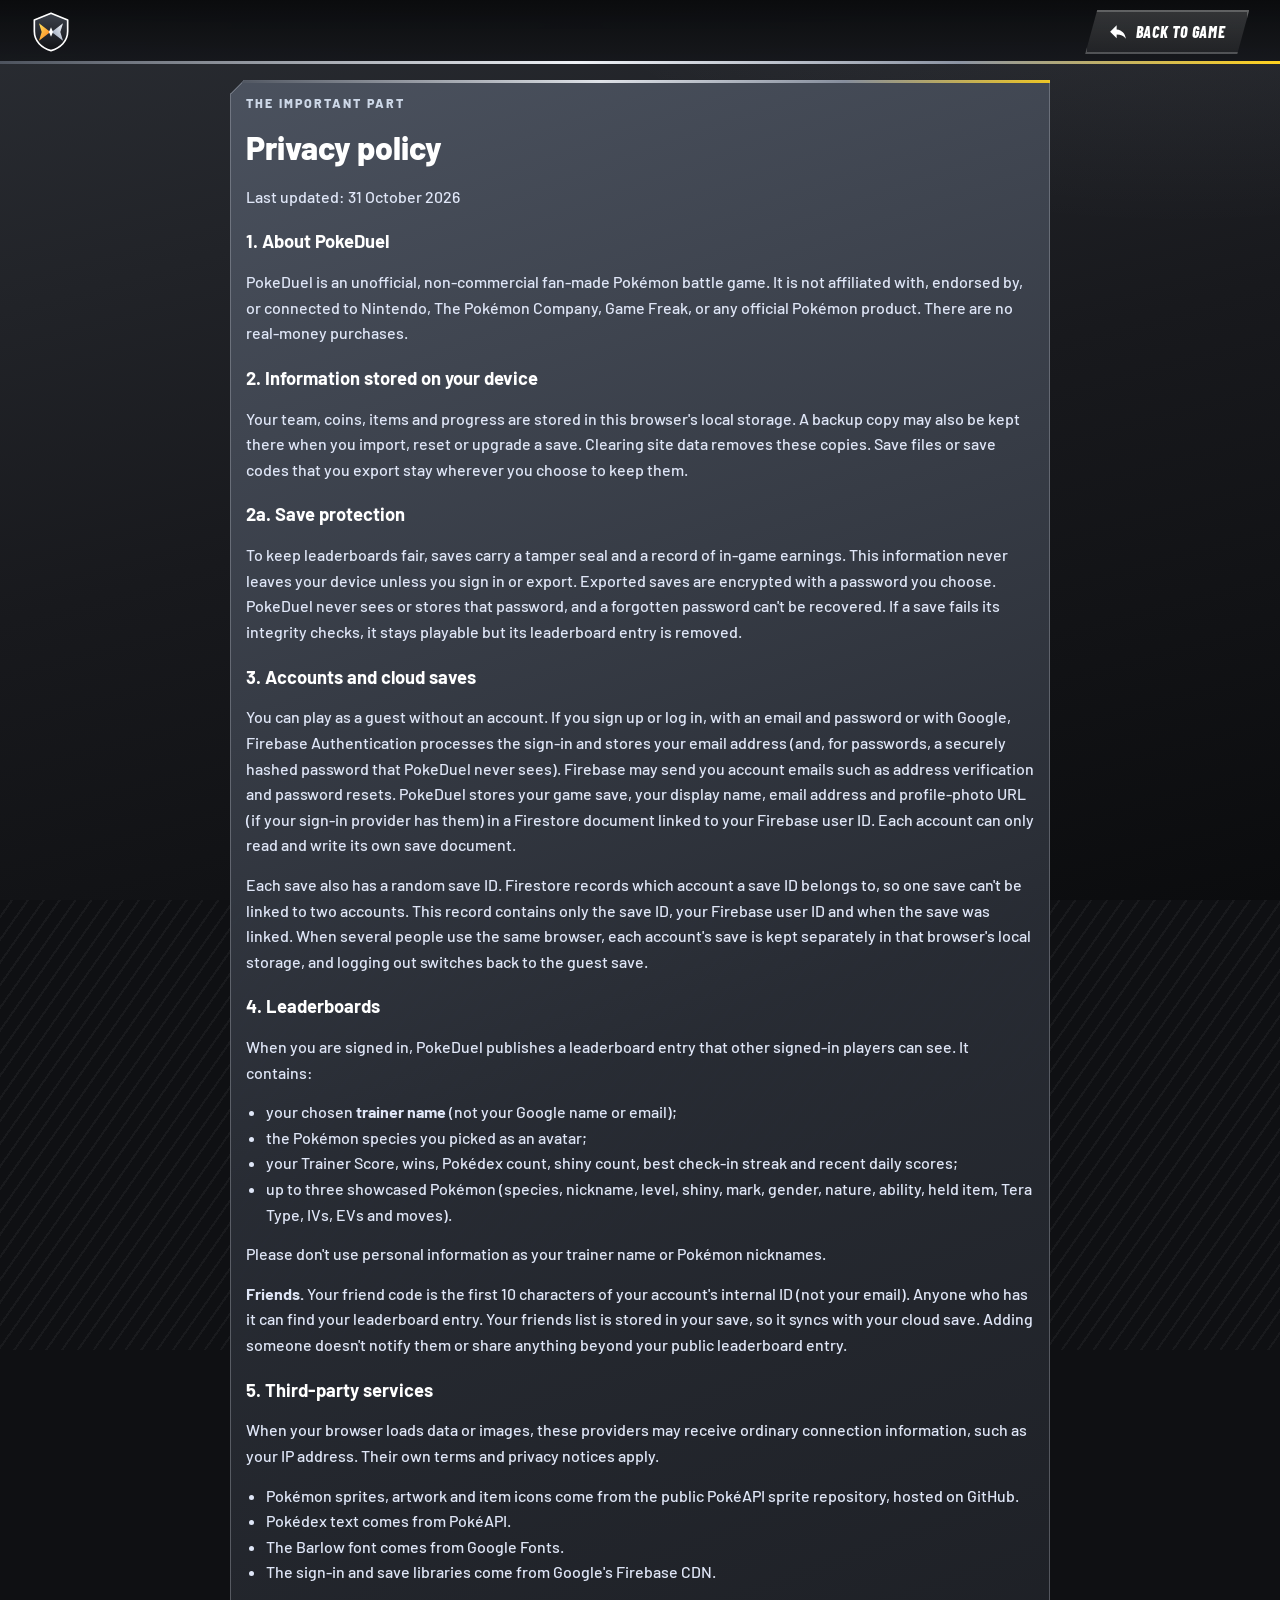
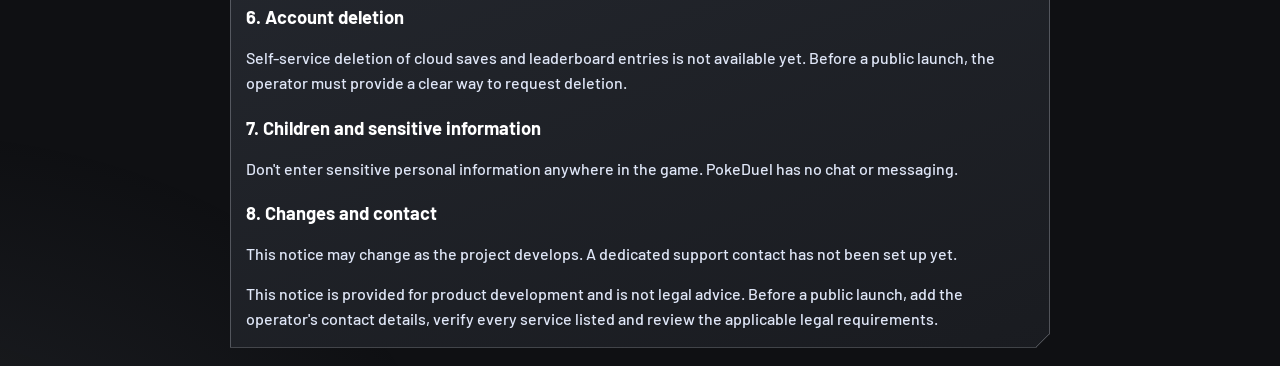
==== commit 038d495a: "Log in / Sign up accounts with one save per account - Account card (and a dialog on the starter scre" ====
--- a/privacy.html
+++ b/privacy.html
@@ -21,7 +21,7 @@
 <h2>1. About PokeDuel</h2><p>PokeDuel is an unofficial, non-commercial fan-made Pokémon battle game. It is not affiliated with, endorsed by, or connected to Nintendo, The Pokémon Company, Game Freak, or any official Pokémon product. There are no real-money purchases.</p>
 <h2>2. Information stored on your device</h2><p>Your team, coins, items and progress are stored in this browser's local storage. A backup copy may also be kept there when you import, reset or upgrade a save. Clearing site data removes these copies. Save files or save codes that you export stay wherever you choose to keep them.</p>
 <h2>2a. Save protection</h2><p>To keep leaderboards fair, saves carry a tamper seal and a record of in-game earnings. This information never leaves your device unless you sign in or export. Exported saves are encrypted with a password you choose. PokeDuel never sees or stores that password, and a forgotten password can't be recovered. If a save fails its integrity checks, it stays playable but its leaderboard entry is removed.</p>
-<h2>3. Google sign-in and cloud saves</h2><p>If you sign in with Google, Firebase Authentication processes the sign-in. PokeDuel stores your game save, your Google display name, email address and profile-photo URL in a Firestore document linked to your Firebase user ID. Each account is restricted to its own save document.</p>
+<h2>3. Accounts and cloud saves</h2><p>You can play as a guest without an account. If you sign up or log in, with an email and password or with Google, Firebase Authentication processes the sign-in and stores your email address (and, for passwords, a securely hashed password that PokeDuel never sees). Firebase may send you account emails such as address verification and password resets. PokeDuel stores your game save, your display name, email address and profile-photo URL (if your sign-in provider has them) in a Firestore document linked to your Firebase user ID. Each account can only read and write its own save document.</p><p>Each save also has a random save ID. Firestore records which account a save ID belongs to, so one save can't be linked to two accounts. This record contains only the save ID, your Firebase user ID and when the save was linked. When several people use the same browser, each account's save is kept separately in that browser's local storage, and logging out switches back to the guest save.</p>
 <h2>4. Leaderboards</h2><p>When you are signed in, PokeDuel publishes a leaderboard entry that other signed-in players can see. It contains:</p>
 <ul><li>your chosen <b>trainer name</b> (not your Google name or email);</li><li>the Pokémon species you picked as an avatar;</li><li>your Trainer Score, wins, Pokédex count, shiny count, best check-in streak and recent daily scores;</li><li>up to three showcased Pokémon (species, nickname, level, shiny, mark, gender, nature, ability, held item, Tera Type, IVs, EVs and moves).</li></ul><p>Please don't use personal information as your trainer name or Pokémon nicknames.</p><p><b>Friends.</b> Your friend code is the first 10 characters of your account's internal ID (not your email). Anyone who has it can find your leaderboard entry. Your friends list is stored in your save, so it syncs with your cloud save. Adding someone doesn't notify them or share anything beyond your public leaderboard entry.</p>
 <h2>5. Third-party services</h2><p>When your browser loads data or images, these providers may receive ordinary connection information, such as your IP address. Their own terms and privacy notices apply.</p>
--- a/styles.css
+++ b/styles.css
@@ -3,6 +3,7 @@
    textures for depth, condensed italic display type. Original CSS + the SVG
    icon set in assets/icons.svg. Background art is optional (assets/manifest.json). */
 :root{
+  --z:1; --vh:calc(1dvh / var(--z));
   --bg-0:#0f1013; --bg-1:#1d1f24; --bg-2:#2b2f36;
   --panel:linear-gradient(160deg,rgba(76,83,96,.96) 0%,rgba(41,45,53,.97) 52%,rgba(26,28,33,.98) 100%);
   --panel-2:linear-gradient(160deg,rgba(94,103,120,.9),rgba(55,60,69,.92));
@@ -23,7 +24,7 @@
 }
 *{box-sizing:border-box}
 html{-webkit-text-size-adjust:100%;background:var(--bg-0)}
-body{margin:0;min-height:100vh;min-height:100dvh;color:var(--text);font:500 16px/1.4 var(--font);overflow-x:hidden;background:
+body{margin:0;min-height:100vh;min-height:calc(100 * var(--vh));color:var(--text);font:500 16px/1.4 var(--font);overflow-x:hidden;background:
   radial-gradient(1100px 620px at 92% -8%,rgba(139,147,163,.20),transparent 62%),
   radial-gradient(900px 640px at -8% 108%,rgba(255,61,139,.20),transparent 62%),
   radial-gradient(700px 500px at 50% 50%,rgba(164,170,183,.16),transparent 70%),
@@ -144,7 +145,7 @@
 @keyframes screenIn{from{opacity:0}to{opacity:1}}
 .site-foot{display:flex;flex-wrap:wrap;gap:4px 18px;justify-content:space-between;padding:6px clamp(12px,2.4vw,32px) 14px;color:var(--dim);font-size:.8rem}
 .site-foot a{color:var(--muted)}
-.fill{height:calc(100dvh - var(--hud-h) - 70px);min-height:560px}
+.fill{height:calc(100 * var(--vh) - var(--hud-h) - 70px);min-height:560px}
 
 /* ---------- Generic screen chrome ---------- */
 .tabbar{position:relative;display:flex;align-items:center;gap:16px;margin-bottom:14px;padding:8px 40px 8px 8px;background:var(--bar,linear-gradient(90deg,#2e323b,#464c58));clip-path:polygon(0 0,100% 0,calc(100% - 26px) 100%,0 100%);box-shadow:var(--shadow)}
@@ -159,7 +160,7 @@
 @keyframes spin{to{transform:rotate(360deg)}}
 
 /* ---------- Starter stage ---------- */
-.screen-starter.active{position:relative;display:grid;grid-template-rows:auto auto 1fr auto;gap:14px;min-height:calc(100dvh - 34px);isolation:isolate}
+.screen-starter.active{position:relative;display:grid;grid-template-rows:auto auto 1fr auto;gap:14px;min-height:calc(100 * var(--vh) - 34px);isolation:isolate}
 .screen-starter::before{content:"";position:fixed;inset:0;z-index:-1;background:
   radial-gradient(60% 55% at 50% 52%,color-mix(in srgb,var(--tc,#9199a9) 55%,transparent),transparent 70%),
   linear-gradient(180deg,rgba(15,16,19,.2),rgba(15,16,19,.85));transition:background .5s}
@@ -182,7 +183,7 @@
 .st-mon{position:relative;display:grid;justify-items:center;gap:6px;padding:0 0 10px;border:0;background:none;transition:transform .3s,filter .3s;filter:saturate(.75) brightness(.8)}
 .st-mon:hover{filter:none}
 .st-mon.selected{filter:none;transform:translateY(-10px)}
-.st-mon .art{position:relative;width:min(100%,38vh,380px);aspect-ratio:1;display:grid;place-items:end center}
+.st-mon .art{position:relative;width:min(100%,calc(38 * var(--vh)),380px);aspect-ratio:1;display:grid;place-items:end center}
 .st-mon .art img{position:relative;z-index:1;width:88%;height:88%;object-fit:contain;filter:drop-shadow(0 14px 14px rgba(0,0,0,.45));animation:bob 3.2s ease-in-out infinite}
 .st-mon:nth-child(2) .art img{animation-delay:-1s}.st-mon:nth-child(3) .art img{animation-delay:-2s}
 .st-mon .art::after{content:"";position:absolute;bottom:2%;left:50%;width:86%;height:18%;transform:translateX(-50%);border-radius:50%;background:radial-gradient(closest-side,color-mix(in srgb,var(--tc) 80%,#fff),transparent);opacity:.55}
@@ -271,7 +272,7 @@
 .chip.alert .ic{color:var(--hot-ink)}
 
 /* ---------- Boxes ---------- */
-.screen-boxes.active{display:grid;grid-template-rows:auto 1fr;height:calc(100dvh - var(--hud-h) - 70px);min-height:600px;padding:14px;background:radial-gradient(120% 90% at 100% 100%,rgba(255,255,255,.28),transparent 50%),var(--stripes),linear-gradient(155deg,#858ea0 0%,#697285 50%,#60697b 100%);box-shadow:var(--shadow);clip-path:polygon(22px 0,100% 0,100% calc(100% - 22px),calc(100% - 22px) 100%,0 100%,0 22px)}
+.screen-boxes.active{display:grid;grid-template-rows:auto 1fr;height:calc(100 * var(--vh) - var(--hud-h) - 70px);min-height:600px;padding:14px;background:radial-gradient(120% 90% at 100% 100%,rgba(255,255,255,.28),transparent 50%),var(--stripes),linear-gradient(155deg,#858ea0 0%,#697285 50%,#60697b 100%);box-shadow:var(--shadow);clip-path:polygon(22px 0,100% 0,100% calc(100% - 22px),calc(100% - 22px) 100%,0 100%,0 22px)}
 .boxes-layout{display:grid;grid-template-columns:minmax(200px,250px) minmax(0,1fr) minmax(320px,400px);gap:16px;min-height:0}
 .pill-head{padding:9px 14px;margin-bottom:10px;background:rgba(29,31,36,.65);font:800 1.1rem/1 var(--display);font-style:italic;text-transform:uppercase;text-align:center;clip-path:polygon(10px 0,100% 0,calc(100% - 10px) 100%,0 100%)}
 .box-party{display:flex;flex-direction:column;min-height:0}
@@ -336,7 +337,7 @@
 .mark-row .ic{color:#ff7ad9;width:22px;height:22px}
 
 /* ---------- Shop / Bag ---------- */
-.screen-bag.active{display:grid;grid-template-rows:auto 1fr;height:calc(100dvh - var(--hud-h) - 70px);min-height:600px;gap:0;background:linear-gradient(180deg,rgba(29,32,37,.96),rgba(18,20,24,.98));box-shadow:var(--shadow);clip-path:polygon(22px 0,100% 0,100% calc(100% - 22px),calc(100% - 22px) 100%,0 100%,0 22px)}
+.screen-bag.active{display:grid;grid-template-rows:auto 1fr;height:calc(100 * var(--vh) - var(--hud-h) - 70px);min-height:600px;gap:0;background:linear-gradient(180deg,rgba(29,32,37,.96),rgba(18,20,24,.98));box-shadow:var(--shadow);clip-path:polygon(22px 0,100% 0,100% calc(100% - 22px),calc(100% - 22px) 100%,0 100%,0 22px)}
 .bag-band{position:relative;display:flex;align-items:center;gap:16px;padding:14px 26px;overflow:hidden;background:linear-gradient(100deg,#ff4d1f,#ff8a1a 45%,#ffbf2b);color:#2a0d00}
 .bag-band::before{content:"";position:absolute;inset:0;background:repeating-linear-gradient(-55deg,rgba(255,255,255,.14) 0 14px,transparent 14px 34px);animation:slide 12s linear infinite}
 @keyframes slide{to{background-position:200px 0}}
@@ -478,7 +479,7 @@
 
 /* ---------- Battle ---------- */
 .screen-battle.active{display:grid;grid-template-rows:auto auto;gap:12px;justify-items:center}
-.arena{position:relative;width:min(100%,calc((100dvh - 330px) * 16 / 9));aspect-ratio:16/9;min-height:300px;overflow:hidden;box-shadow:var(--shadow);
+.arena{position:relative;width:min(100%,calc((100 * var(--vh) - 330px) * 16 / 9));aspect-ratio:16/9;min-height:300px;overflow:hidden;box-shadow:var(--shadow);
   background:var(--arena-bg,none) center/100% 100% no-repeat,linear-gradient(180deg,#aab0bd 0%,#dbdee3 48%,#86cf6a 48.2%,#4b9a43 100%);clip-path:polygon(20px 0,100% 0,100% calc(100% - 20px),calc(100% - 20px) 100%,0 100%,0 20px)}
 .arena::before{content:"";position:absolute;inset:0;z-index:1;pointer-events:none;background:radial-gradient(120% 90% at 50% 40%,transparent 60%,rgba(9,10,11,.35))}
 .arena.light-dusk::before{background:linear-gradient(180deg,rgba(255,110,30,.62),rgba(200,70,110,.42) 55%,rgba(44,48,56,.5)),radial-gradient(120% 90% at 50% 40%,transparent 55%,rgba(30,0,20,.45));mix-blend-mode:multiply}
@@ -528,7 +529,7 @@
 .foe-team{position:absolute;z-index:4;left:18px;top:136px;display:flex;gap:5px}
 .foe-team i{width:13px;height:13px;border-radius:50%;background:linear-gradient(#ff4b4b 0 45%,#1a1a1a 45% 55%,#f4f4f4 55%);box-shadow:0 0 0 1.5px #1a1a1a}
 .foe-team i.out{filter:grayscale(1) opacity(.45)}
-.battle-bottom{display:grid;grid-template-columns:minmax(0,1fr) minmax(340px,580px);gap:12px;width:min(100%,calc((100dvh - 330px) * 16 / 9));min-width:min(100%,960px)}
+.battle-bottom{display:grid;grid-template-columns:minmax(0,1fr) minmax(340px,580px);gap:12px;width:min(100%,calc((100 * var(--vh) - 330px) * 16 / 9));min-width:min(100%,960px)}
 .battle-log{position:relative;display:flex;align-items:center;min-height:128px;padding:18px 26px;background:linear-gradient(110deg,rgba(15,16,19,.95),rgba(38,41,48,.95));box-shadow:inset 0 0 0 2px rgba(255,255,255,.75),var(--shadow);font-size:1.2rem;font-weight:700;line-height:1.45;clip-path:polygon(0 0,calc(100% - 18px) 0,100% 18px,100% 100%,18px 100%,0 calc(100% - 18px))}
 .battle-cmd{display:grid;gap:8px;align-content:start}
 .cmd-grid{display:grid;grid-template-columns:1fr 1fr;gap:8px}
@@ -573,7 +574,7 @@
 
 /* ---------- Modal / toast ---------- */
 .modal-backdrop{position:fixed;inset:0;z-index:40;display:grid;place-items:center;padding:16px;background:rgba(10,11,13,.78);backdrop-filter:blur(5px)}
-.modal{position:relative;width:min(640px,100%);max-height:calc(100dvh - 32px);overflow:auto;padding:26px;background:linear-gradient(165deg,#4c5360,#2b2f37 55%,#1d1f24);box-shadow:0 24px 70px rgba(0,0,0,.65);clip-path:polygon(22px 0,100% 0,100% calc(100% - 22px),calc(100% - 22px) 100%,0 100%,0 22px);animation:pop .22s ease-out}
+.modal{position:relative;width:min(640px,100%);max-height:calc(100 * var(--vh) - 32px);overflow:auto;padding:26px;background:linear-gradient(165deg,#4c5360,#2b2f37 55%,#1d1f24);box-shadow:0 24px 70px rgba(0,0,0,.65);clip-path:polygon(22px 0,100% 0,100% calc(100% - 22px),calc(100% - 22px) 100%,0 100%,0 22px);animation:pop .22s ease-out}
 .modal::before{content:"";position:absolute;inset:0 0 auto 0;height:4px;background:linear-gradient(90deg,var(--cyan),var(--violet),var(--magenta),var(--hot))}
 .modal.wide{width:min(940px,100%)}
 @keyframes pop{from{opacity:0}to{opacity:1}}
@@ -600,7 +601,7 @@
 .result-mon{display:grid;grid-template-columns:56px 1fr;gap:12px;align-items:center;padding:8px 12px;background:rgba(255,255,255,.07);clip-path:polygon(0 0,100% 0,calc(100% - 8px) 100%,0 100%)}
 .result-mon img{width:56px;height:56px;object-fit:contain}
 .result-mon small{color:var(--muted);font-weight:700}
-.pick-grid{display:grid;grid-template-columns:repeat(auto-fill,minmax(120px,1fr));gap:8px;max-height:56dvh;overflow:auto}
+.pick-grid{display:grid;grid-template-columns:repeat(auto-fill,minmax(120px,1fr));gap:8px;max-height:calc(56 * var(--vh));overflow:auto}
 .pick-grid button{display:grid;justify-items:center;gap:2px;padding:10px 6px;border:0;background:linear-gradient(170deg,rgba(103,112,131,.6),rgba(38,41,48,.92));font-weight:800;font-size:.85rem;clip-path:polygon(8px 0,100% 0,100% calc(100% - 8px),calc(100% - 8px) 100%,0 100%,0 8px)}
 .pick-grid button:hover:not(:disabled),.pick-grid button.on{box-shadow:inset 0 0 0 3px var(--hot);background:linear-gradient(to bottom right,transparent calc(50% - 2.25px),var(--hot) calc(50% - 2.25px),var(--hot) calc(50% + 2.25px),transparent calc(50% + 2.25px)) top left/8px 8px no-repeat,linear-gradient(to bottom right,transparent calc(50% - 2.25px),var(--hot) calc(50% - 2.25px),var(--hot) calc(50% + 2.25px),transparent calc(50% + 2.25px)) bottom right/8px 8px no-repeat,linear-gradient(170deg,rgba(103,112,131,.6),rgba(38,41,48,.92))}
 .pick-grid img{width:64px;height:64px;object-fit:contain}
@@ -795,7 +796,7 @@
 /* Equal side columns keep the nav centred on the screen, whatever the wallet and trainer widths. */
 .hud{display:grid;grid-template-columns:minmax(0,1fr) auto minmax(0,1fr)}
 .hud-left{display:flex;align-items:center;gap:16px;min-width:0}
-.hud-trainer{justify-self:end}
+
 /* Profile cards and the Pokémon summary use plain rectangular buttons. */
 .card .btn,.sum-actions .btn{clip-path:none}
 .card .btn:not(.primary):not(.danger),.sum-actions .btn:not(.primary):not(.danger){background:linear-gradient(180deg,#4b505a,#30343b);box-shadow:inset 0 0 0 1px var(--edge-hi)}
@@ -808,7 +809,7 @@
    The body is a column so the strip sits at the bottom of short pages. */
 body{display:flex;flex-direction:column}
 main{flex:1 0 auto}
-#parade{position:relative;flex:none;width:100%;height:130px;overflow:hidden;pointer-events:none}
+#parade{position:relative;flex:none;width:100%;height:92px;overflow:hidden;pointer-events:none}
 body.in-battle #parade{display:none}
 .wanderer{position:absolute;left:0;bottom:0;will-change:transform}
 .wanderer img{display:block;image-rendering:pixelated;filter:drop-shadow(0 3px 2px rgba(0,0,0,.45))}
@@ -899,18 +900,23 @@
 input[type=range]:focus-visible::-moz-range-thumb{outline:3px solid var(--lime)}
 input[type=range]:disabled{opacity:.45;cursor:not-allowed}
 
-/* ---------- HUD wallet ---------- */
-.hud-wallet{display:flex;gap:0;background:linear-gradient(180deg,#2d3138,#1a1c20);box-shadow:inset 0 0 0 1px var(--edge),0 4px 14px rgba(0,0,0,.35)}
-.wal{display:flex;align-items:center;gap:10px;padding:6px 16px 6px 8px;transform-origin:50% 50%}
-.wal+.wal{box-shadow:inset 1px 0 0 var(--edge)}
-.wal-ic{display:grid;place-items:center;width:36px;height:36px;background:radial-gradient(circle at 50% 35%,rgba(255,255,255,.16),rgba(0,0,0,.35) 70%);box-shadow:inset 0 0 0 1px rgba(255,255,255,.14)}
-.wal.tp .wal-ic{box-shadow:inset 0 0 0 1px rgba(126,240,255,.45),0 0 12px rgba(126,240,255,.18)}
-.wal.coin .wal-ic{box-shadow:inset 0 0 0 1px rgba(255,216,74,.5),0 0 12px rgba(255,216,74,.18)}
-.wal-ic .ic{width:24px;height:24px}
+/* ---------- HUD wallet ----------
+   Sits beside the profile as a chain of separate plates that share the
+   profile's "/" slant: TP (straight left, slanted right), coins (slanted both
+   sides), then the profile (slanted left). Small gaps keep them apart. */
+.hud-right{display:flex;align-items:center;gap:6px;justify-self:end}
+.hud-wallet{display:flex;gap:6px}
+.wal{display:flex;align-items:center;gap:9px;height:50px;padding:0 24px 0 10px;background:var(--panel-2);transform-origin:50% 50%}
+.wal.tp{clip-path:polygon(0 0,100% 0,calc(100% - 12px) 100%,0 100%)}
+.wal.coin{padding-left:22px;clip-path:polygon(12px 0,100% 0,calc(100% - 12px) 100%,0 100%)}
+.wal-ic{display:grid;place-items:center;width:32px;height:32px;background:rgba(0,0,0,.28)}
+.wal-ic .ic{width:22px;height:22px}
 .wal-txt{display:grid;line-height:1}
-.wal-txt b{font:800 1.3rem/1 var(--display);font-style:italic;letter-spacing:.02em;font-variant-numeric:tabular-nums;color:#fff}
-.wal-txt small{white-space:nowrap;margin-top:3px;font:800 .62rem/1 var(--font);letter-spacing:.12em;text-transform:uppercase;color:var(--muted)}
+.wal-txt b{font:800 1.2rem/1 var(--display);font-style:italic;letter-spacing:.02em;font-variant-numeric:tabular-nums;color:#fff}
+.wal-txt small{white-space:nowrap;margin-top:3px;font:800 .6rem/1 var(--font);letter-spacing:.12em;text-transform:uppercase;color:var(--muted)}
 .wal.coin .wal-txt b{color:#ffe27a}
+@media (max-width:1799px){.hud{grid-template-columns:auto minmax(0,1fr) auto}}
+@media (max-width:440px){.wal{height:42px;padding:0 18px 0 6px;gap:6px}.wal.coin{padding-left:16px}.wal-ic{width:26px;height:26px}.wal-ic .ic{width:18px;height:18px}.wal-txt b{font-size:1rem}.wal-txt small{display:none}.hud-right{gap:4px}.hud-wallet{gap:4px}}
 /* Badges on top tabs. */
 .hud-link{position:relative}
 .nav-badge{display:inline-block;margin-left:6px;vertical-align:2px;min-width:18px;padding:2px 5px;background:#e8336d;color:#fff;font:800 .64rem/1.1 var(--font);font-style:normal;letter-spacing:.04em;text-align:center;text-transform:uppercase}
@@ -921,7 +927,15 @@
 /* ---------- Trainer profiles and friends ---------- */
 .rank-row[data-trainer],.friend-row{cursor:pointer;transition:transform .12s,filter .12s}
 .rank-row[data-trainer]:hover,.friend-row:hover{transform:translateX(4px);filter:brightness(1.12)}
-.profile-main{display:grid;gap:16px;min-width:0}
+.profile-layout{align-items:stretch}
+/* Both columns end on the same line: the friends card and the last settings card grow to fill. */
+.profile-main{display:flex;flex-direction:column;gap:16px;min-width:0}
+.profile-main .friends-card{flex:1;display:flex;flex-direction:column}
+.friends-card .friend-list{flex:1;align-content:start}
+.friends-card>.empty{flex:1;display:grid;place-content:center;padding:18px}
+.profile-side{display:flex;flex-direction:column}
+.profile-side>.card:last-child{flex:1}
+
 .friends-card .friend-tools{display:grid;gap:10px;margin-bottom:14px}
 .friend-code{display:flex;align-items:center;gap:12px;flex-wrap:wrap;padding:10px 14px;background:rgba(0,0,0,.3);box-shadow:inset 0 0 0 1px var(--edge)}
 .friend-code small{font:800 .7rem/1 var(--font);letter-spacing:.1em;text-transform:uppercase;color:var(--muted)}
@@ -972,13 +986,11 @@
 @media (max-width:1560px){.hud-logo span{display:none}}
 @media (max-width:1320px){.hud-link{padding:10px 12px}}
 @media (max-width:1380px){
-  :root{--hud-h:auto}
   .hud{display:flex;flex-wrap:wrap;height:auto;padding-top:10px;padding-bottom:10px}
   .hud-nav{order:3;flex-basis:100%;justify-content:center;overflow-x:auto;scrollbar-width:none}
-  .hud-trainer{margin-left:auto}
+  .hud-right{margin-left:auto}
 }
 @media (max-width:820px){
-  :root{--hud-h:auto}
   .hud{display:flex;flex-wrap:wrap;height:auto;padding-top:10px;padding-bottom:10px}
   .hud-nav{order:3;flex-basis:100%;justify-content:flex-start;overflow-x:auto;scrollbar-width:none}
   .hud-trainer{margin-left:auto}
@@ -1028,3 +1040,113 @@
 }
 .reduced-effects *,.reduced-effects *::before,.reduced-effects *::after{animation-duration:.001ms!important;animation-iteration-count:1!important;transition-duration:.001ms!important}
 @media (prefers-reduced-motion:reduce){*,*::before,*::after{animation-duration:.001ms!important;animation-iteration-count:1!important;transition-duration:.001ms!important}}
+
+/* ---------- Device scaling ----------
+   The UI is sized in px, so large monitors scale the whole page with zoom
+   (keeping ~1600 CSS px of layout width) instead of leaving a small island in
+   the middle. Viewport units go through --vh, which divides out the zoom. */
+@media (min-width:1900px) and (min-height:980px){
+  :root{--z:1.18}
+  html{zoom:var(--z)}
+  /* Media queries see the real screen, so repeat the rules the ~1600 px layout needs. */
+  .hud{grid-template-columns:auto minmax(0,1fr) auto}
+}
+@media (min-width:2200px) and (min-height:1150px){:root{--z:1.36}}
+@media (min-width:2500px) and (min-height:1300px){:root{--z:1.55}}
+@media (min-width:3200px) and (min-height:1700px){:root{--z:2}}
+
+/* Scrollable tab strips fade at the edges so it's clear more tabs exist. */
+@media (max-width:1380px){
+  .hud-nav{scroll-snap-type:x proximity;-webkit-mask-image:linear-gradient(90deg,transparent 0,#000 18px,#000 calc(100% - 18px),transparent);mask-image:linear-gradient(90deg,transparent 0,#000 18px,#000 calc(100% - 18px),transparent);padding:0 14px}
+  .hud-link{flex:0 0 auto;scroll-snap-align:center;white-space:nowrap}
+}
+@media (max-width:1020px){
+  .bag-cats{overflow-x:auto;scrollbar-width:none}
+  .bag-cats::-webkit-scrollbar{display:none}
+}
+
+/* Phones: a compact header so content gets the screen. */
+@media (max-width:820px){
+  .hud{gap:6px 8px;padding:8px 12px 6px}
+  .hud-logo img{width:34px;height:34px}
+  .hud-link{padding:8px 11px;font-size:.92rem}
+  main{padding-top:12px}
+  .tabbar{flex-wrap:wrap;row-gap:2px;padding-right:34px}
+  .tabbar .tab-on{white-space:nowrap}
+  .tabbar .muted{flex:1 1 120px;min-width:0;font-size:.88rem}
+}
+@media (max-width:560px){
+  .bag-band{flex-wrap:wrap;row-gap:6px;padding:12px 16px}
+  .band-sub{order:3;flex-basis:100%;font-size:.85rem}
+  .band-wallet{padding:6px 16px 6px 12px;font-size:1.15rem}
+  .band-title .ic{width:28px;height:28px}
+  .modal{padding:20px 16px}
+  .modal h2{font-size:1.6rem}
+}
+@media (max-width:360px){
+  .hud-link{padding:8px 9px;font-size:.86rem}
+  .wal{padding:0 12px 0 5px}
+  .wal.coin{padding-left:12px}
+}
+
+/* Landscape phones: one header row, and it scrolls away with the page. */
+@media (max-height:520px) and (orientation:landscape){
+  .hud{position:relative;flex-wrap:nowrap;padding-top:6px;padding-bottom:6px}
+  .hud-nav{order:0;flex:1 1 auto;flex-basis:auto;min-width:0;justify-content:flex-start}
+  .hud-logo span,.wal-txt small,.hud-trainer span{display:none}
+  .hud-right{margin-left:0}
+  .wal{height:38px}
+  .hud-link{padding:8px 10px;font-size:.9rem}
+  .fill,.screen-boxes.active,.screen-bag.active{height:auto;min-height:0}
+  .st-head{flex-direction:row;text-align:left}
+}
+
+/* Battle on phones: a taller arena so status cards don't cover the Pokémon,
+   and the player card keeps room for its slanted edge. */
+@media (max-width:820px){
+  .battle-screen .player-info,.player-info{padding-left:30px}
+}
+@media (max-width:820px) and (orientation:portrait){
+  .arena{min-height:min(400px,calc(48 * var(--vh)))}
+}
+@media (max-width:440px){
+  .status-card{width:min(230px,62%)}
+  .sc-top b{font-size:.95rem}
+}
+/* Landscape phones: arena and controls side by side, both on screen. */
+@media (max-height:520px) and (orientation:landscape){
+  .screen-battle.active{grid-template-columns:minmax(0,1.25fr) minmax(0,1fr);grid-template-rows:auto;align-items:start;justify-items:stretch}
+  .arena{width:100%;min-height:0;max-height:calc(100 * var(--vh) - 24px)}
+  .battle-bottom{grid-template-columns:1fr;width:100%;min-width:0;max-height:calc(100 * var(--vh) - 24px);overflow:auto}
+  .status-card{width:min(240px,56%);padding:6px 10px 8px}
+  .player-info{padding-left:30px}
+  .foe-info{top:40px}.foe-team{top:100px}
+  .battle-log{min-height:72px;font-size:.95rem}
+  .move-btn{min-height:64px}
+  .cmd{min-height:46px;font-size:1.1rem}
+}
+
+/* ---------- Account: log in / sign up ---------- */
+.auth-tabs{display:flex;gap:6px;margin:4px 0 10px}
+.auth-tabs button{flex:1;padding:10px 16px;border:0;background:rgba(24,26,30,.85);box-shadow:inset 0 0 0 1px var(--edge);color:var(--text);font:800 1.05rem/1 var(--display);font-style:italic;text-transform:uppercase;clip-path:polygon(10px 0,100% 0,calc(100% - 10px) 100%,0 100%);cursor:pointer}
+.auth-tabs button.on{background:linear-gradient(180deg,#fff27a,var(--hot) 50%,var(--hot-2));color:var(--hot-ink);box-shadow:none}
+.auth-tabs button:focus-visible,.link-btn:focus-visible{outline:3px solid var(--lime);outline-offset:2px}
+.auth-hint{margin-bottom:10px}
+.auth-form{display:grid;gap:10px}
+.auth-field{display:grid;gap:5px;font-weight:800;font-size:.8rem;color:var(--muted);text-transform:uppercase;letter-spacing:.06em}
+.auth-field input{width:100%;font:600 1rem var(--font);text-transform:none;letter-spacing:0}
+.auth-msg{min-height:0;margin:0;font-size:.92rem;line-height:1.4}
+.auth-msg:empty{display:none}
+.auth-msg.bad{color:#ff9a9a}
+.auth-msg.warn{color:#ffe27a}
+.auth-msg.good{color:#9ff0b4}
+.auth-actions{justify-content:space-between;align-items:center;flex-wrap:wrap}
+.link-btn{padding:6px 0;border:0;background:none;color:var(--cyan);font:700 .92rem var(--font);text-decoration:underline;text-underline-offset:3px;cursor:pointer}
+.auth-or{display:flex;align-items:center;gap:10px;margin:12px 0;color:var(--muted);font-weight:800;font-size:.8rem;text-transform:uppercase;letter-spacing:.1em}
+.auth-or::before,.auth-or::after{content:"";flex:1;height:1px;background:var(--edge)}
+.auth-google{width:100%}
+.auth-signed-in p{display:grid;gap:2px;margin:6px 0 4px}
+.auth-signed-in small{color:var(--muted);font-size:.88rem;overflow-wrap:anywhere}
+.st-login{margin-left:auto;align-self:center}
+@media (max-width:820px){.st-login{margin:4px auto 0}}
+#authSubmit{margin-left:auto}
